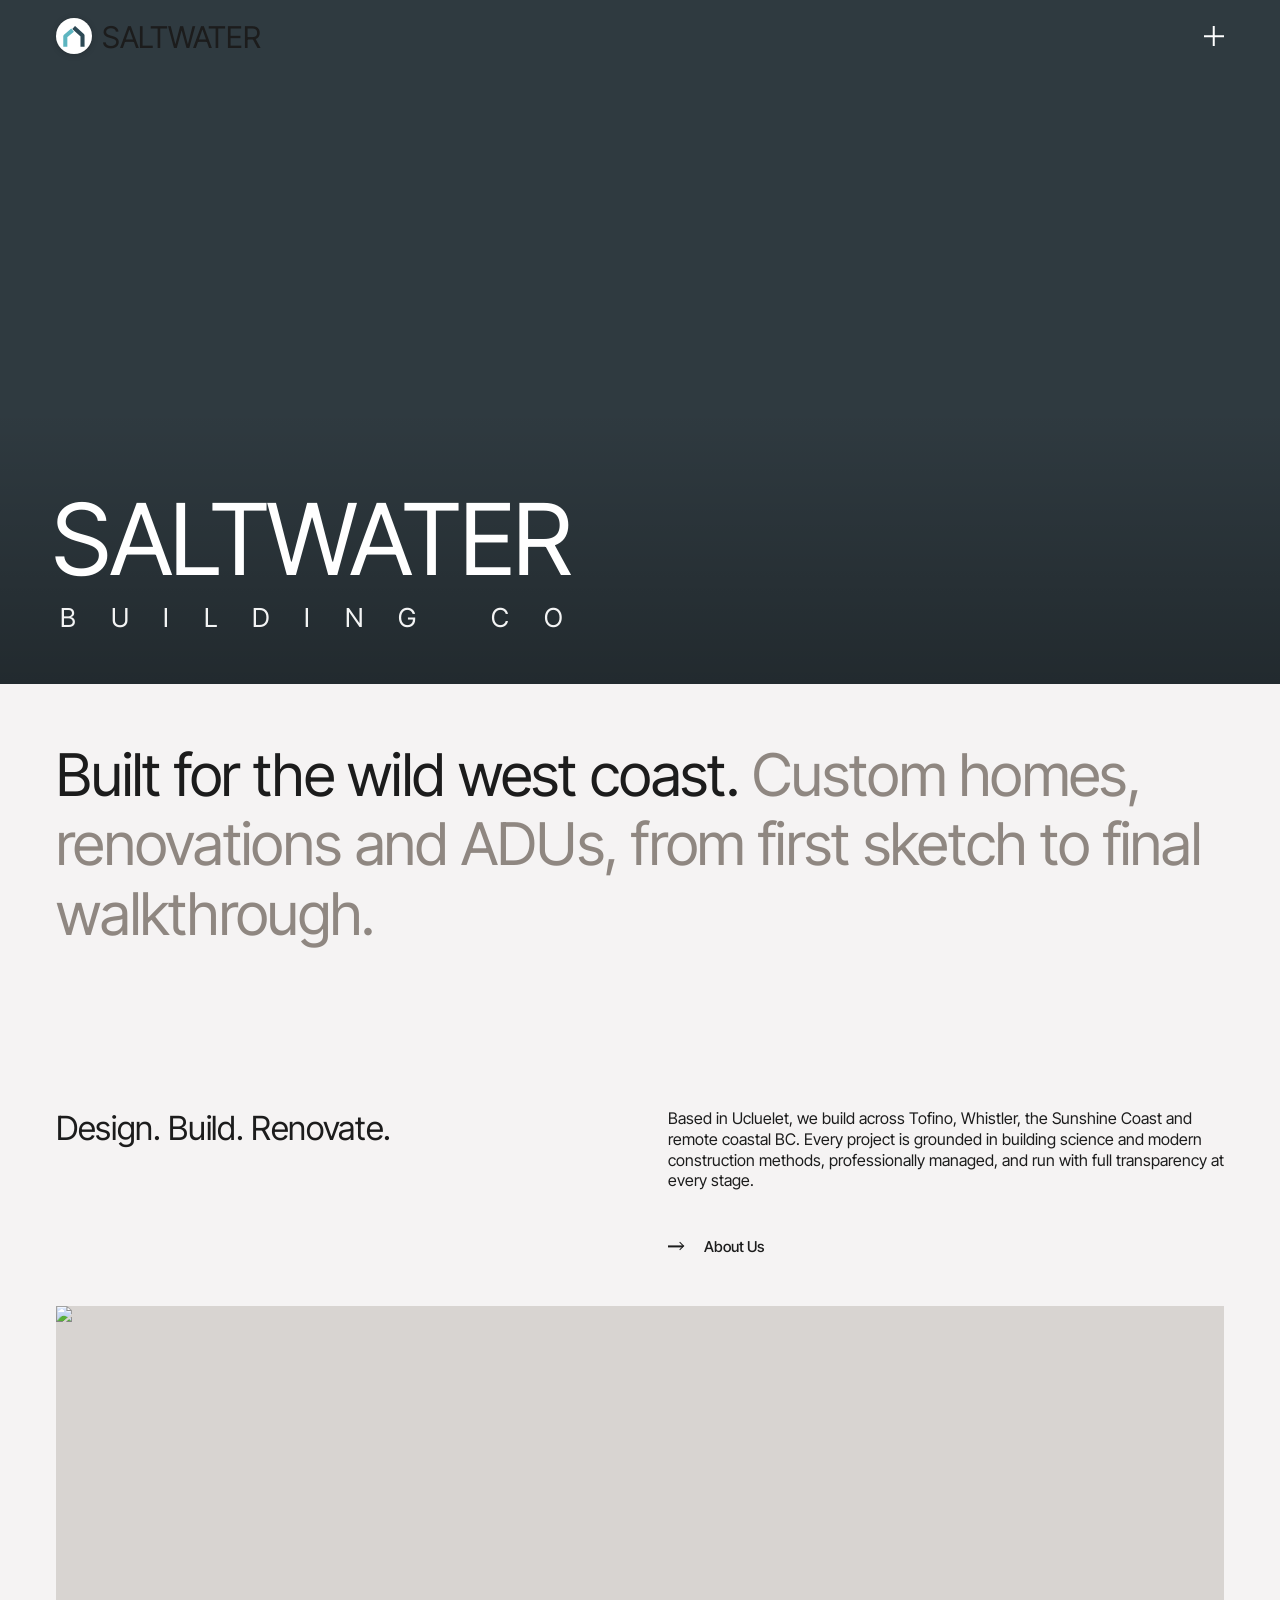
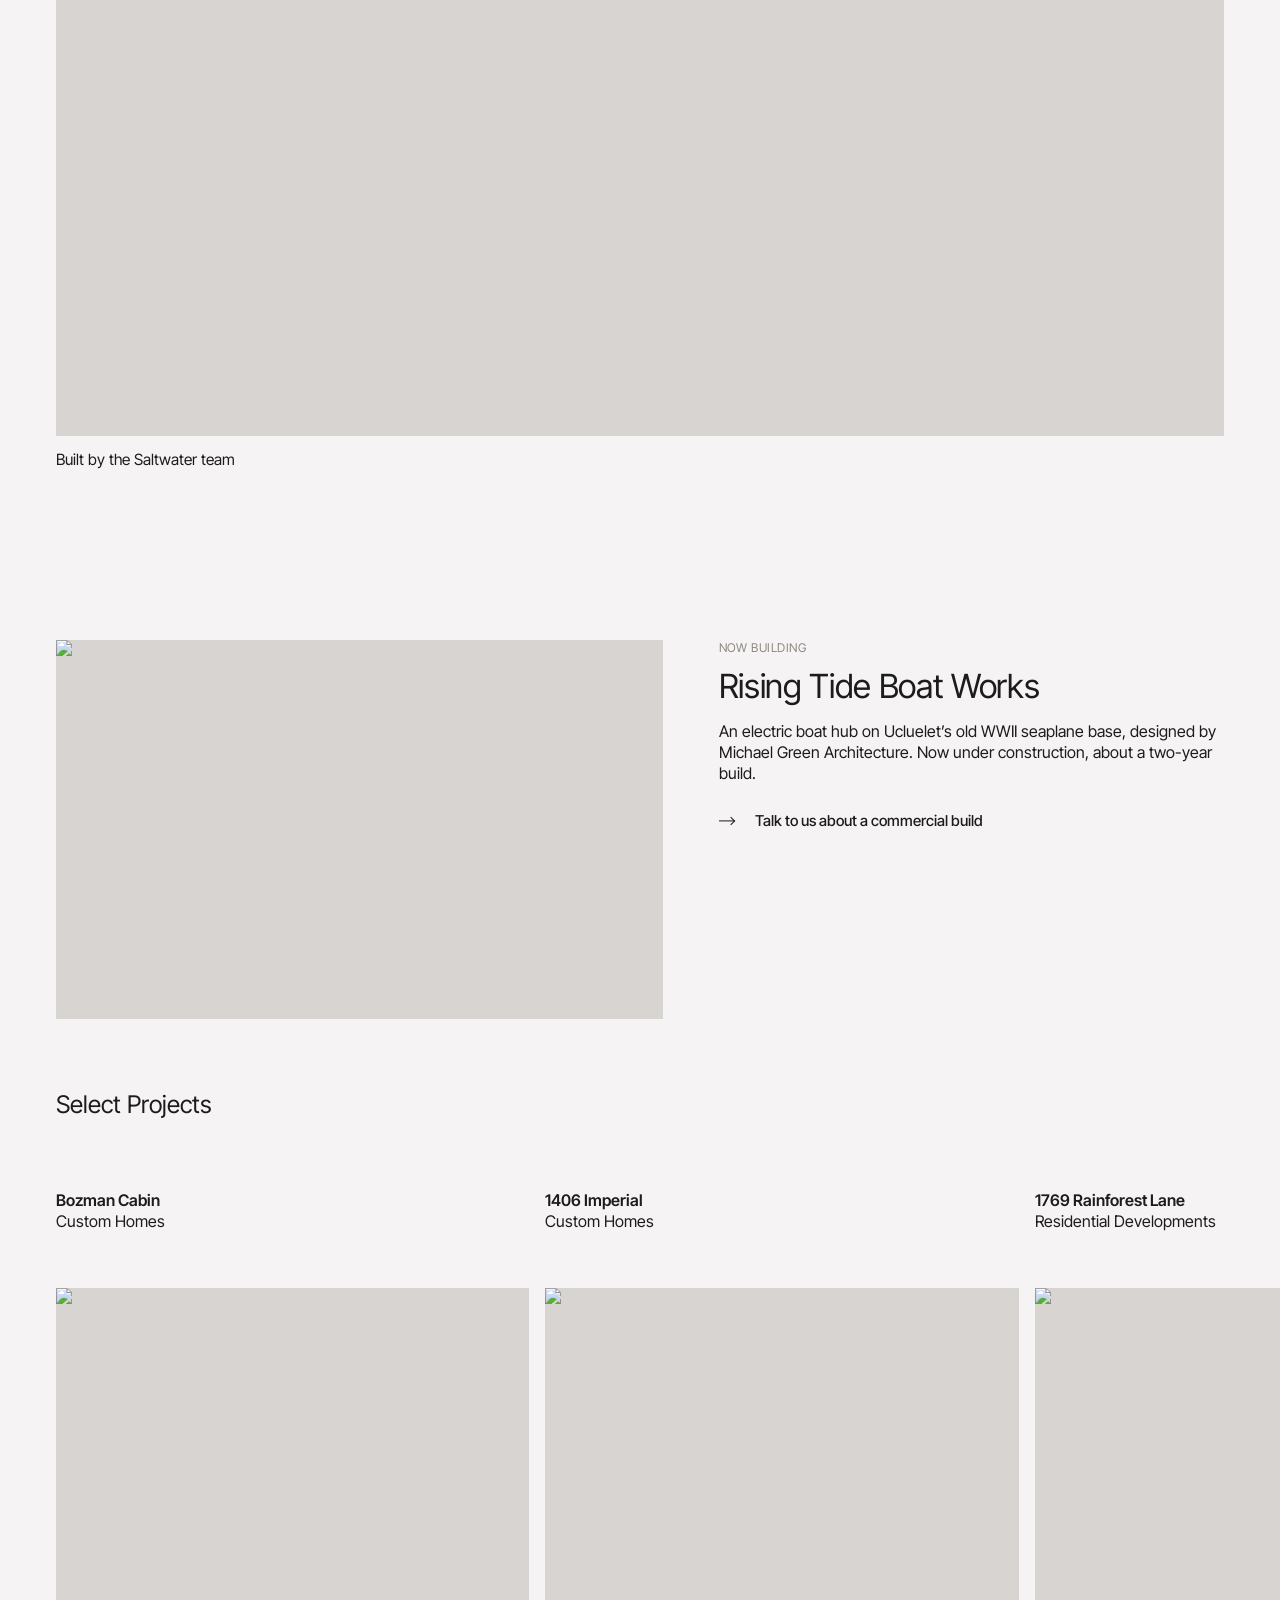
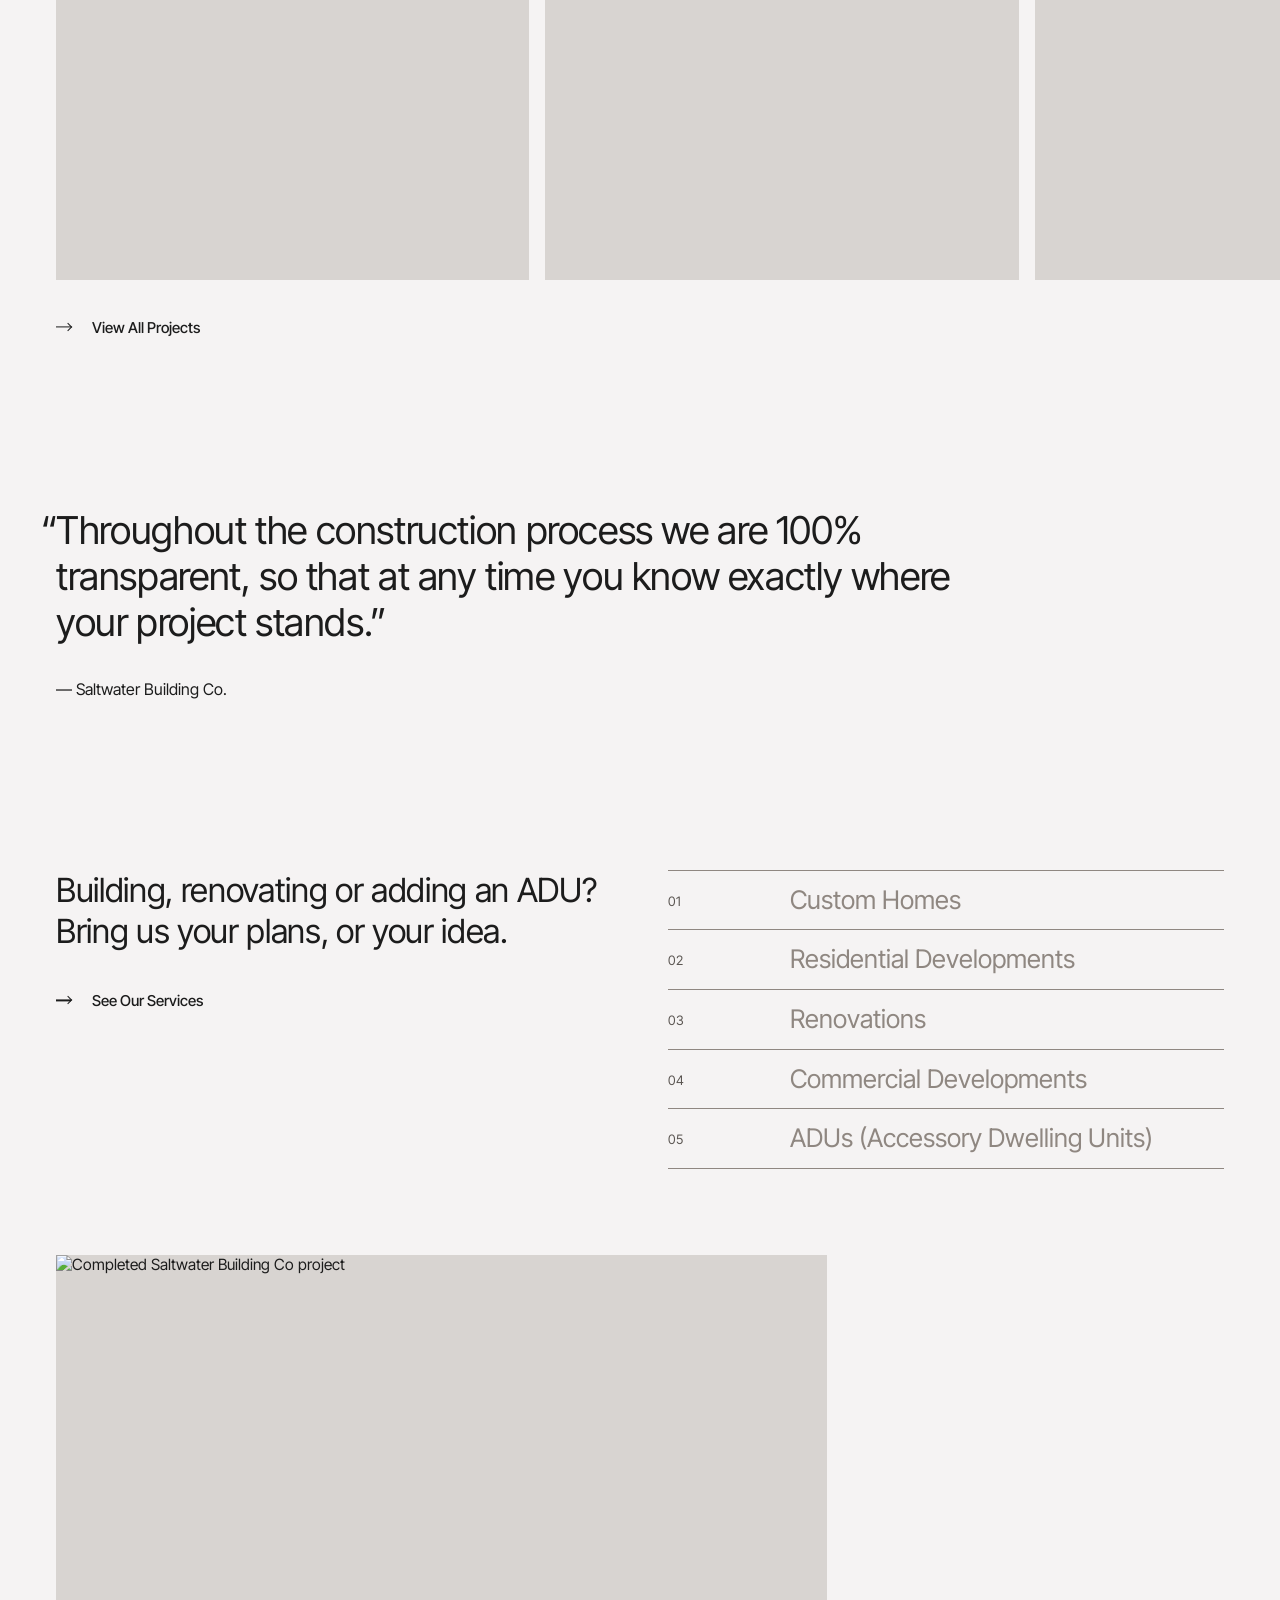
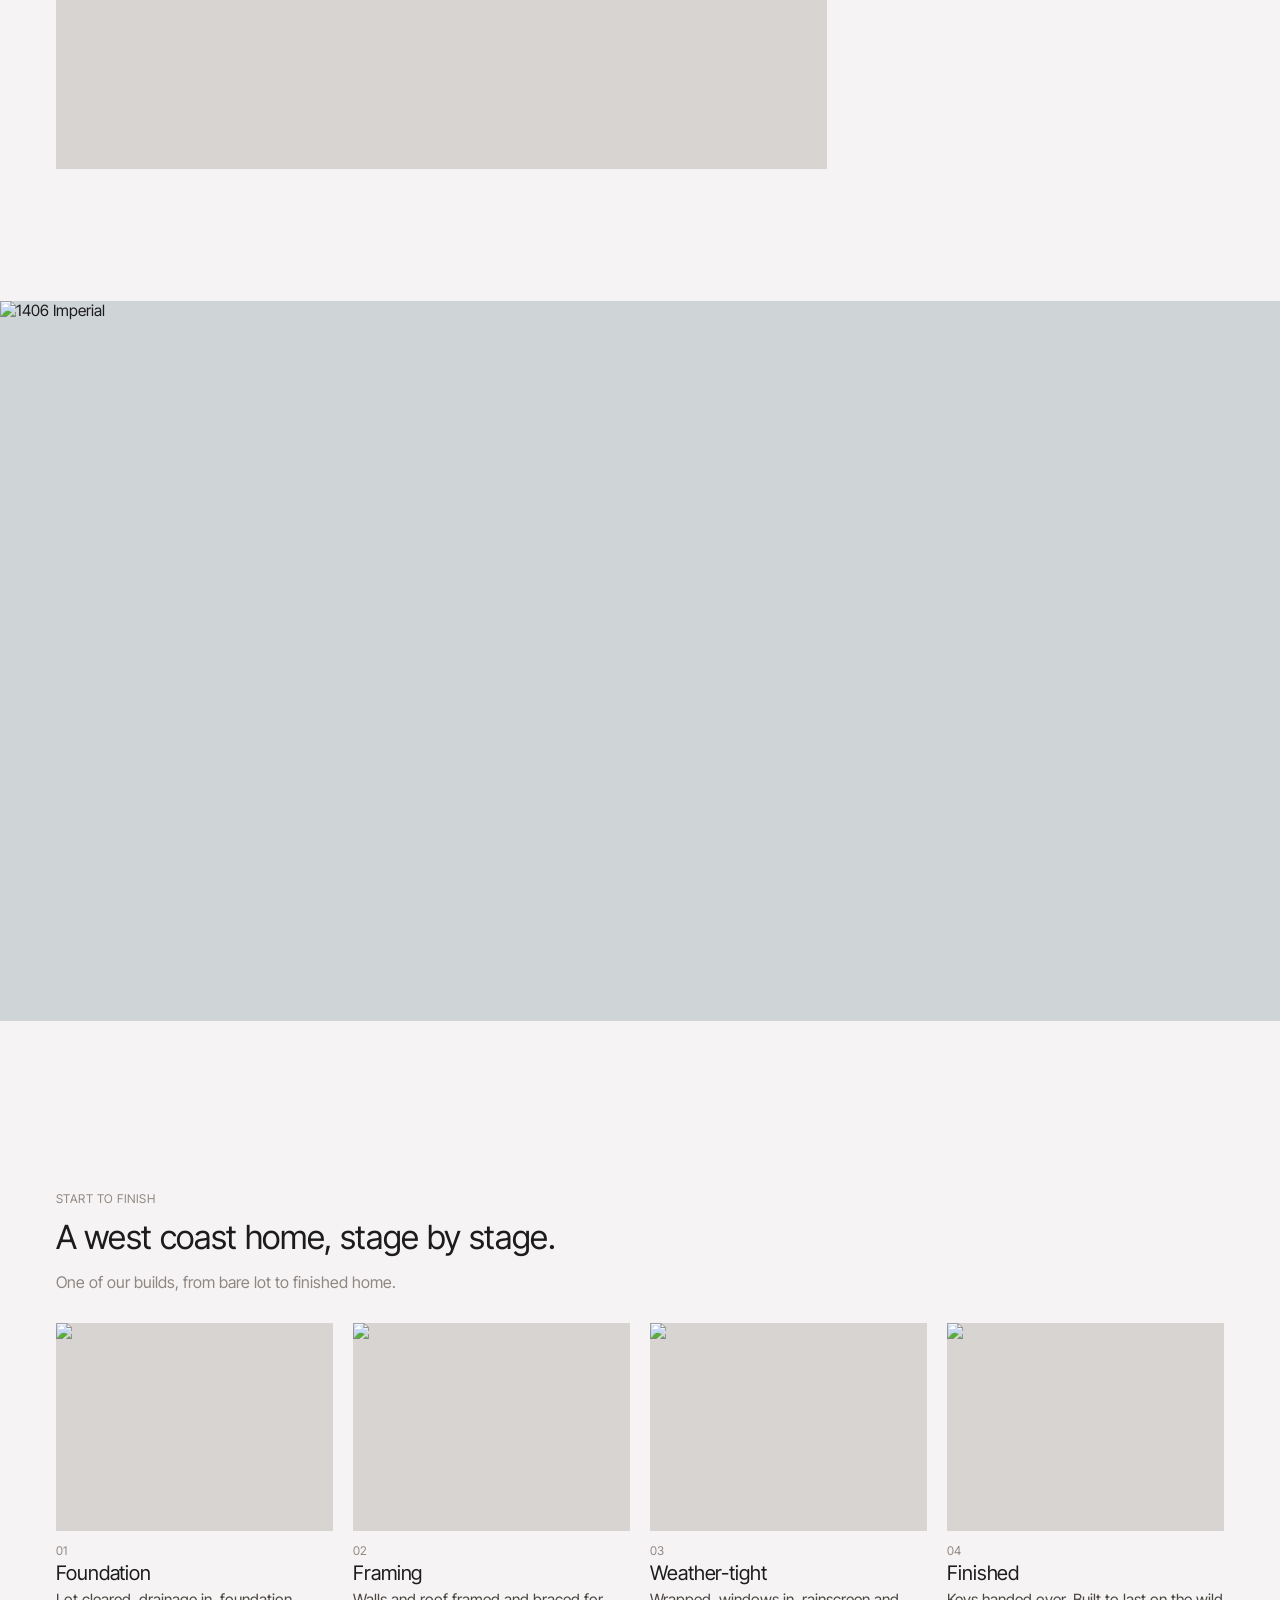
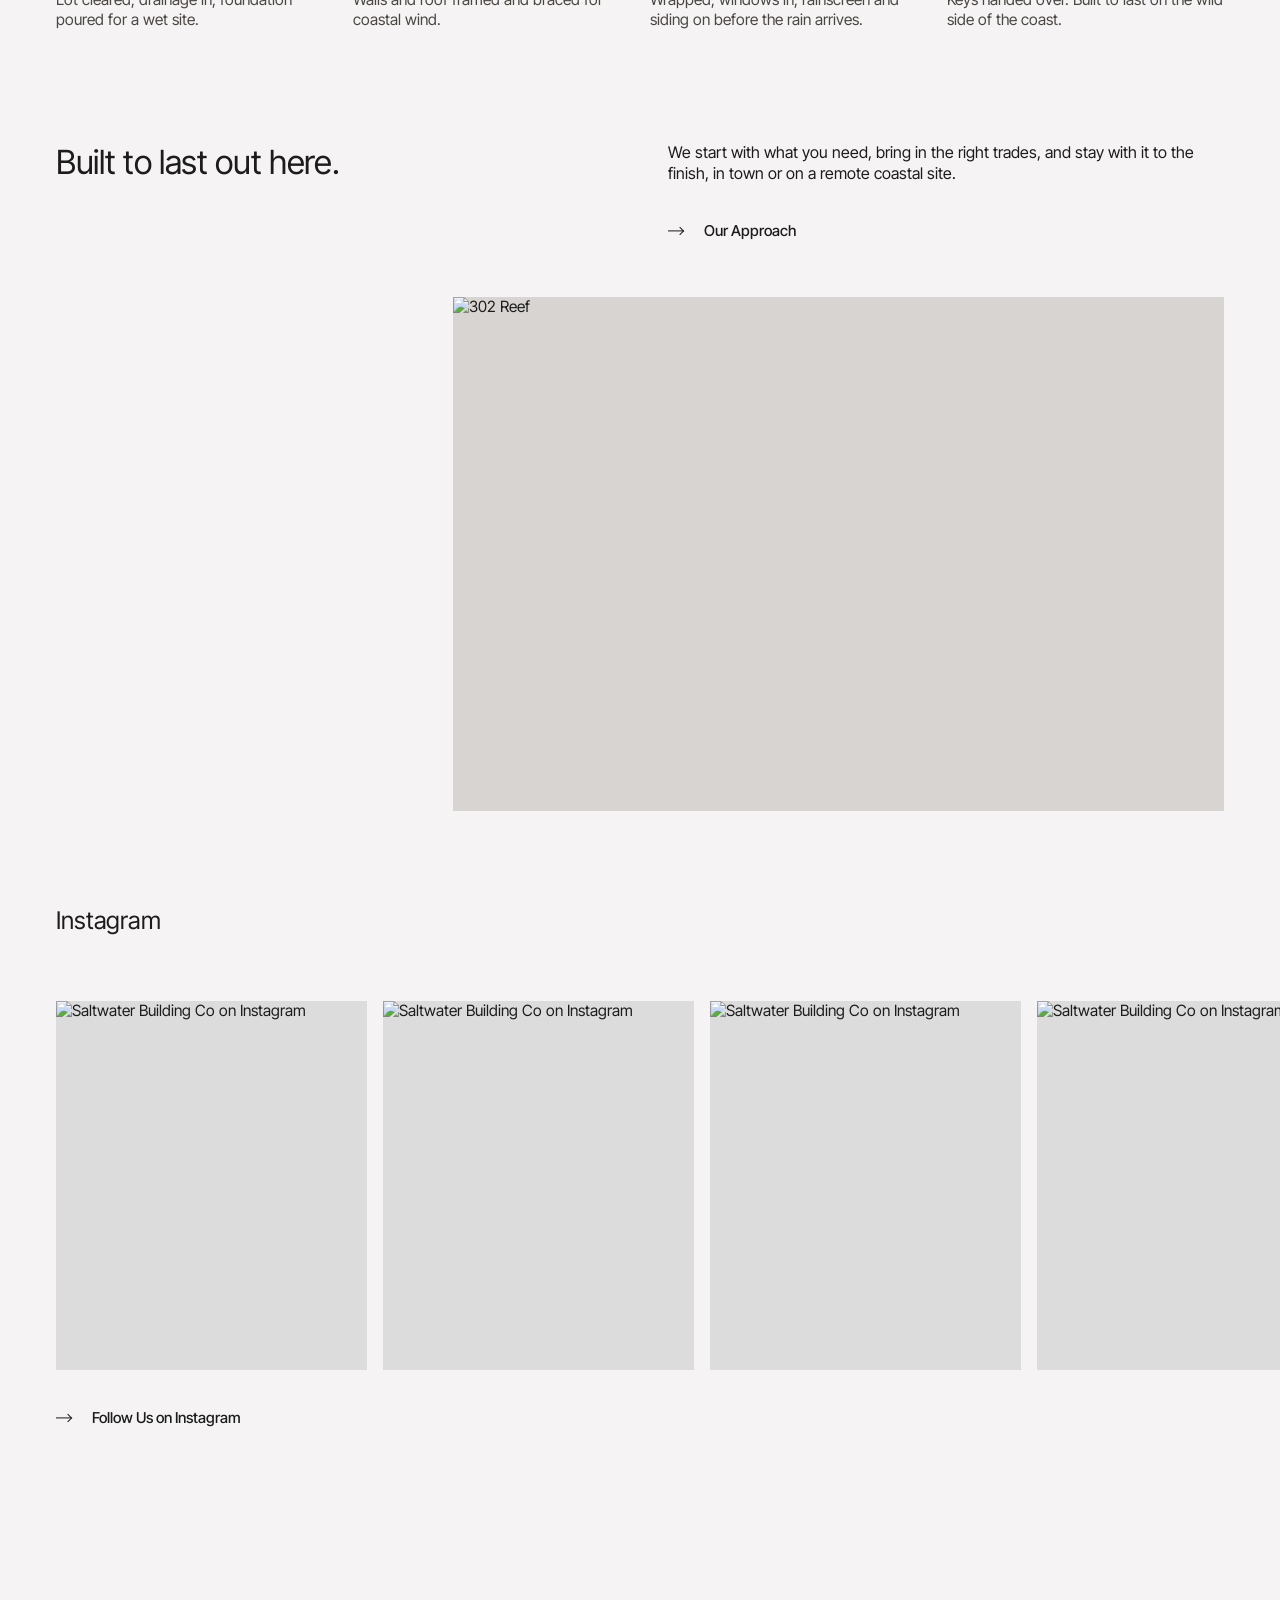
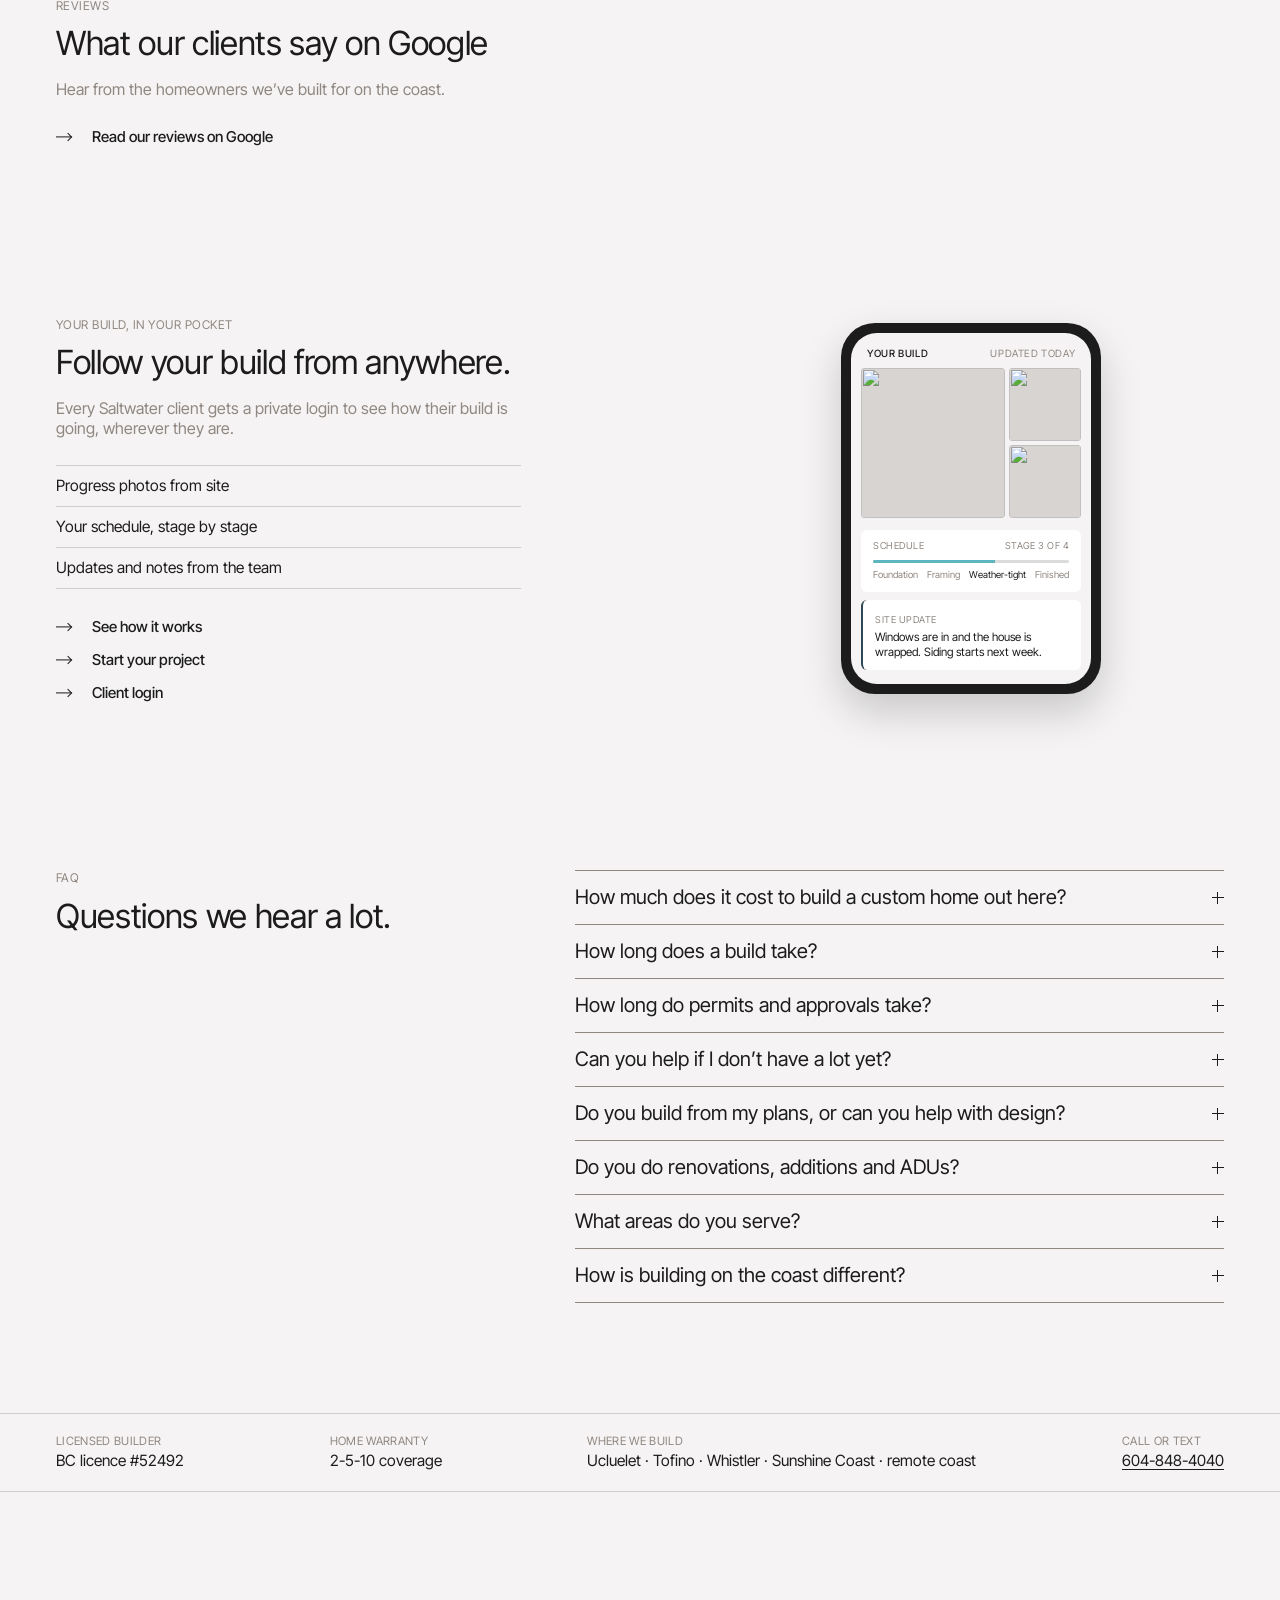
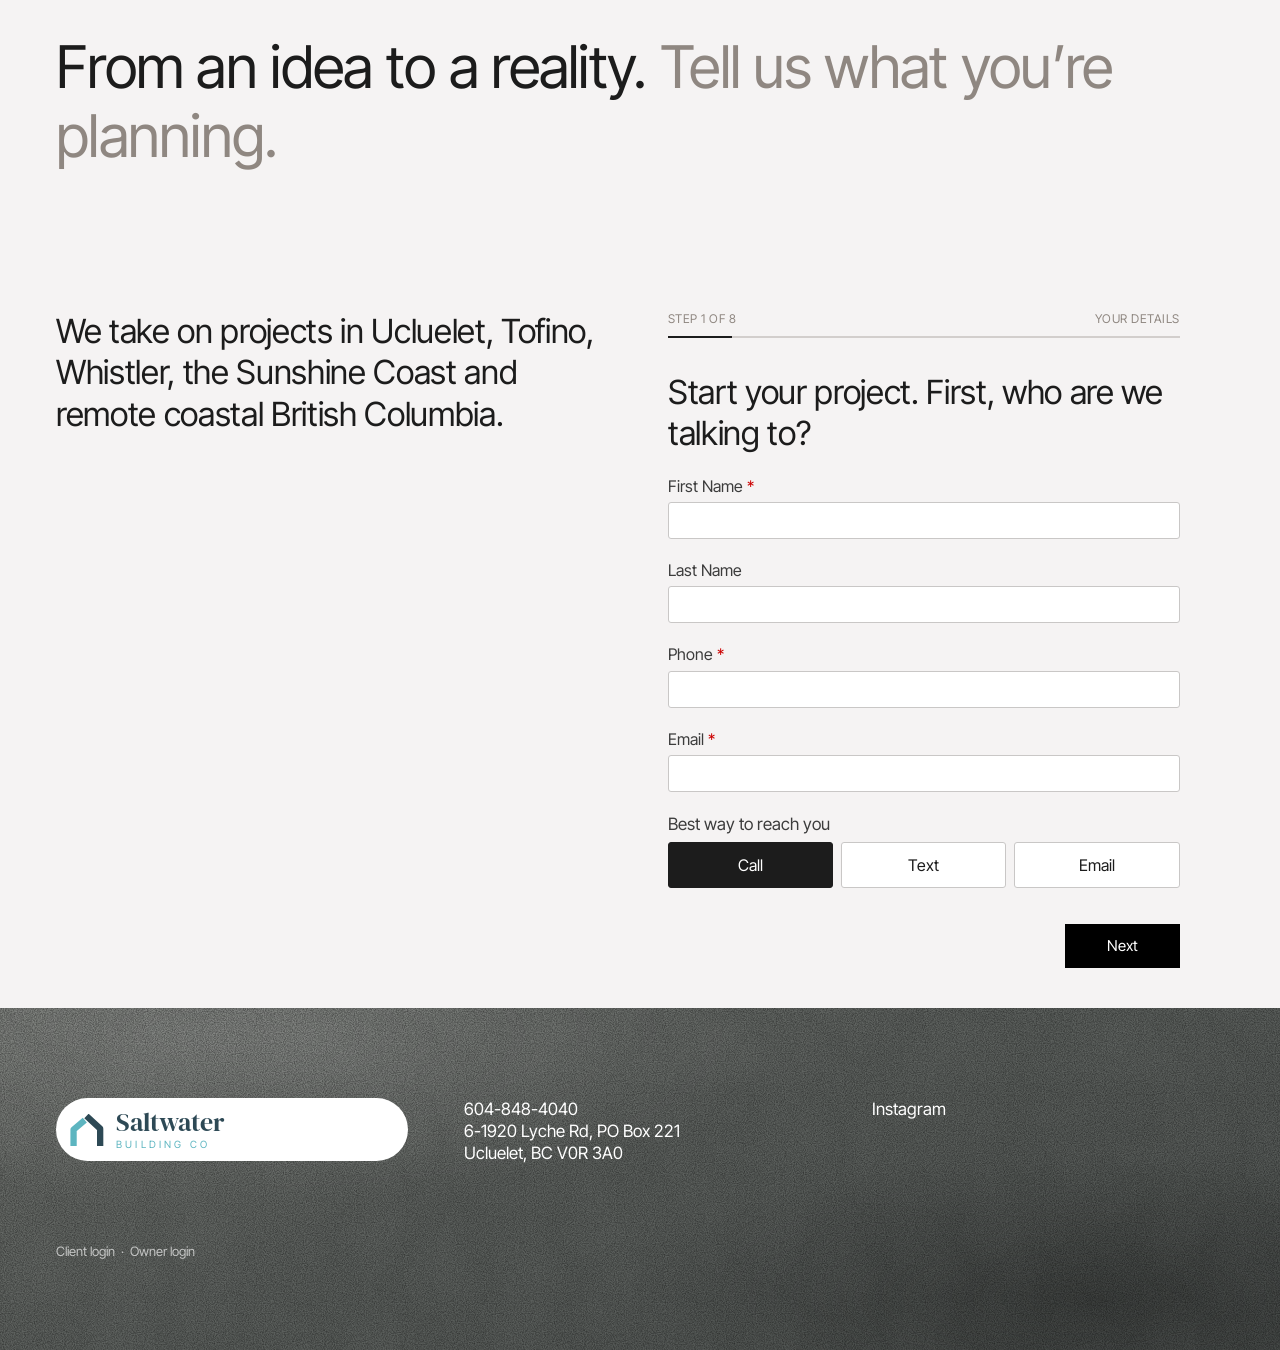
==== index.html @ d4340bcf "Point the About section's About Us link to the Approach section Co-Authored-By: Claude Opus 5.5 <nor" ====
<!DOCTYPE html>
<html lang="en">
<head>
<meta charset="utf-8">
<meta name="viewport" content="width=device-width, initial-scale=1, viewport-fit=cover">
<title>Saltwater Building Co | West Coast General Contractor | Ucluelet, Tofino, Whistler &amp; Sunshine Coast</title>
<meta name="description" content="A West Coast General Contractor. Servicing Ucluelet, Tofino, Whistler and the Sunshine Coast. Custom homes, renovations, residential developments, commercial construction and ADUs.">
<link rel="icon" href="favicon.svg" type="image/svg+xml">
<link rel="apple-touch-icon" href="/apple-touch-icon.png">
<meta name="theme-color" content="#F5F3F3">
<link rel="preconnect" href="https://fonts.googleapis.com">
<link rel="preconnect" href="https://fonts.gstatic.com" crossorigin>
<link rel="preconnect" href="https://static.wixstatic.com">
<link href="https://fonts.googleapis.com/css2?family=DM+Serif+Display&family=Inter+Tight:ital,wght@0,300;0,400;0,500;0,600;1,400;1,500&display=swap" rel="stylesheet">
<style>
  :root{
    --bg:#F5F3F3;
    --ink:#1C1C1C;
    --grey:#8F8781;
    --rule:#8F8781;
    --pad:23px;
    --maxw:1440px;
  }
  *,*::before,*::after{box-sizing:border-box}
  html{-webkit-text-size-adjust:100%;scroll-behavior:smooth}
  body{margin:0;background:var(--bg);color:var(--ink);font-family:"Inter Tight","Helvetica Neue",Arial,sans-serif;font-weight:400;font-size:15.5px;line-height:1.3;-webkit-font-smoothing:antialiased;text-rendering:optimizeLegibility}
  img{display:block;width:100%;height:100%;object-fit:cover}
  a{color:inherit;text-decoration:none}
  h1,h2,h3,p{margin:0;font-weight:400}
  .wrap{max-width:var(--maxw);margin:0 auto;padding:0 var(--pad)}

  .wm-sub{color:#fff;text-transform:uppercase;line-height:1;margin:0;padding:0 0 calc(var(--pad) * .95) .15em;opacity:.95;white-space:nowrap}
  .hero .wordmark h1{padding-bottom:calc(var(--pad) * .45)}
  /* logo (brand colours: teal #5DB5C0, slate #2D4955) */
  .brand{display:flex;align-items:center;gap:10px}
  .badge{width:36px;height:36px;border-radius:50%;background:#fff;display:flex;align-items:center;justify-content:center;flex:none;box-shadow:0 1px 6px rgba(0,0,0,.18)}
  .logo-mark{width:22px;height:21px;display:block}
  .logo-mark .l{stroke:#5DB5C0}.logo-mark .r{stroke:#2D4955}
  .hdr.solid .badge,.menu-open .badge{box-shadow:none}
  .foot-logo{display:inline-flex;align-items:center;gap:12px;margin-bottom:26px;background:#fff;border-radius:999px;padding:12px 22px 12px 14px}
  .foot-logo .badge{width:auto;height:auto;box-shadow:none;background:none}
  .foot-logo .logo-mark{width:34px;height:32px}
  .foot-logo .wm{font-family:"DM Serif Display",Georgia,serif;font-size:26px;line-height:.95;color:#2D4955;margin:0}
  .foot-logo .wm small{display:block;font-family:"Inter Tight",Arial,sans-serif;font-size:10px;letter-spacing:.32em;margin-top:5px;color:#5DB5C0}
  /* ---------- header ---------- */
  .hdr{position:fixed;top:0;left:0;right:0;z-index:50;height:56px;transition:background .25s ease}
  .hdr .wrap{height:100%;display:flex;align-items:center;justify-content:space-between}
  .hdr .mark{font-size:25px;line-height:1;letter-spacing:-.01em;text-transform:uppercase;color:var(--ink);opacity:0;transition:opacity .25s ease;padding-top:2px}
  .hdr.solid{background:var(--bg)}
  .hdr.solid .mark{opacity:1}
  .plus{width:40px;height:40px;margin-right:-10px;border:0;background:none;padding:0;cursor:pointer;position:relative;color:#fff}
  .plus::before,.plus::after{content:"";position:absolute;left:50%;top:50%;width:20px;height:1.5px;background:currentColor;transform:translate(-50%,-50%);transition:transform .3s ease}
  .plus::after{transform:translate(-50%,-50%) rotate(90deg)}
  .hdr.solid .plus,.menu-open .plus{color:var(--ink)}
  .menu-open .plus::before{transform:translate(-50%,-50%) rotate(45deg)}
  .menu-open .plus::after{transform:translate(-50%,-50%) rotate(135deg)}
  .menu-open .hdr{background:var(--bg)}
  .menu-open .hdr .mark{opacity:1}
  .menu{position:fixed;inset:0;z-index:40;background:var(--bg);padding:110px var(--pad) 40px;display:flex;flex-direction:column;justify-content:space-between;opacity:0;visibility:hidden;transition:opacity .3s ease,visibility .3s}
  .menu-open .menu{opacity:1;visibility:visible}
  .menu nav a{display:block;font-size:33px;line-height:1.25;letter-spacing:-.01em}
  .menu .menu-foot{color:var(--grey);font-size:15.5px;line-height:1.25}
  .menu-open{overflow:hidden}

  /* ---------- 1 hero ---------- */
  .hero{position:relative;height:76vh;height:76svh;min-height:420px;overflow:hidden;background:#6b6256}
  .hero img{position:absolute;inset:0;transform-origin:62% 55%;animation:kb 18s ease-in-out infinite alternate;will-change:transform,opacity;opacity:0;transition:opacity 1s ease}
  .hero img.on{opacity:1}
  /* Slow push-in/pan */
  @keyframes kb{0%{transform:scale(1) translate3d(0,0,0)}100%{transform:scale(1.12) translate3d(-2.5%,-1.5%,0)}}
  @media (prefers-reduced-motion:reduce){.hero img{animation:none}}
  .save-data .hero img{animation:none}
  .hero::after{content:"";position:absolute;inset:auto 0 0 0;height:40%;background:linear-gradient(to top,rgba(0,0,0,.28),rgba(0,0,0,0))}
  .hero .wordmark{position:absolute;left:0;right:0;bottom:0;z-index:2}
  .wordmark h1{color:#fff;text-transform:uppercase;font-weight:400;line-height:.8;letter-spacing:-.015em;white-space:nowrap;font-size:22.5vw;padding:0 0 calc(var(--pad) * .95);margin-left:-.04em}

  .hero-vid{position:absolute;inset:0;width:100%;height:100%;object-fit:cover}
  .vid-tag{position:absolute;top:62px;left:var(--pad);z-index:3;background:rgba(255,216,77,.9);color:#1c1c1c;font-size:10px;line-height:1.2;padding:2px 6px;font-weight:500}
  .hero{background:#2f3a40 url(wave-poster.jpg) center/cover no-repeat}
  @media (prefers-reduced-motion:reduce){.hero-vid{display:none}}


  /* ---------- added: trust strip, Rising Tide, stages ---------- */
  .s-trust{margin-top:110px}
  .s-trust .row{border-top:1px solid rgba(143,135,129,.35);border-bottom:1px solid rgba(143,135,129,.35)}
  .s-trust .row{display:flex;flex-direction:column;gap:12px;padding-block:20px}
  .s-trust .row > div{display:flex;flex-wrap:wrap;align-items:baseline;column-gap:12px;row-gap:2px}
  .s-trust .k{font-size:11.5px;color:var(--grey);letter-spacing:.03em;text-transform:uppercase;white-space:nowrap}
  .s-trust .v{font-size:15.5px;line-height:1.25}
  .s-trust a.v{text-decoration:underline;text-underline-offset:3px;white-space:nowrap}
  .s-tide{padding-top:110px}
  .s-tide .eyebrow,.s-stages .eyebrow{font-size:12px;color:var(--grey);letter-spacing:.04em;text-transform:uppercase}
  .s-tide h2{margin-top:10px}
  .s-tide .grid > div:last-child{margin-top:24px}
  @media (min-width:900px){.s-tide .grid > div:last-child{margin-top:0}}
  .s-tide .ph{margin-top:28px;aspect-ratio:16/10;overflow:hidden;background:#d8d4d1}
  .s-tide .facts{margin:26px 0 0;border-top:1px solid rgba(143,135,129,.35)}
  .s-tide .facts > div{padding:10px 0;border-bottom:1px solid rgba(143,135,129,.35)}
  .s-tide .facts dt{font-size:11.5px;color:var(--grey);text-transform:uppercase;letter-spacing:.03em;white-space:nowrap}
  .s-tide .facts dd{margin:2px 0 0;font-size:15.5px}
  .s-tide .link{margin-top:30px}
  .s-stages{padding-top:115px}
  .s-stages h2{margin-top:10px}
  .s-stages .intro{margin-top:14px;color:var(--grey);max-width:34em}
  .stages{margin-top:30px;display:grid;grid-template-columns:1fr;gap:34px}
  .stage .ph{aspect-ratio:4/3;overflow:hidden;background:#d8d4d1}
  .stage .n{margin-top:12px;font-size:12px;color:var(--grey);letter-spacing:.04em}
  .stage .t{margin-top:2px;font-size:20px;letter-spacing:-.005em}
  .stage .d{margin-top:4px;font-size:15.5px;line-height:1.29;color:#4a4642}
  @media (min-width:900px){
    .s-trust .row{flex-direction:row;justify-content:space-between}
    .s-trust .row > div{flex-direction:column;align-items:flex-start}
    .s-tide{padding-top:170px}
    .s-tide .grid{display:grid;grid-template-columns:1.2fr 1fr;gap:56px;align-items:start}
    .s-tide .ph{margin-top:0}
    .s-tide .facts{margin-top:30px}
    .s-stages{padding-top:170px}
    .stages{grid-template-columns:repeat(4,1fr);gap:20px}
  }

  /* ---------- added: reviews, build portal, FAQ, licence badges ---------- */
  .s-reviews,.s-portal,.s-faq{padding-top:110px}
  .s-reviews .eyebrow,.s-portal .eyebrow,.s-faq .eyebrow{font-size:12px;color:var(--grey);letter-spacing:.04em;text-transform:uppercase}
  .s-reviews h2,.s-portal h2,.s-faq h2{margin-top:10px}
  .s-reviews .intro,.s-portal .intro{margin-top:14px;color:var(--grey);max-width:34em}
  .reviews{list-style:none;margin:30px 0 0;padding:0;display:grid;gap:28px}
  .reviews:empty{display:none}
  .review{border-top:1px solid rgba(143,135,129,.35);padding-top:18px}
  .review p{font-size:20px;line-height:1.3;letter-spacing:-.005em}
  .review .who{margin-top:12px;font-size:12px;color:var(--grey);letter-spacing:.04em;text-transform:uppercase}
  .s-reviews .link,.s-portal .link{margin-top:30px}
  .s-portal .links{display:flex;flex-direction:column;align-items:flex-start;gap:18px;margin-top:30px}
  .s-portal .links .link{margin-top:0}
  .s-portal .grid > div:first-child{max-width:30em}
  .s-portal ul{list-style:none;margin:26px 0 0;padding:0;border-top:1px solid rgba(143,135,129,.35)}
  .s-portal li{padding:10px 0;border-bottom:1px solid rgba(143,135,129,.35);font-size:15.5px}
  .phone{margin:44px auto 0;width:260px;border-radius:34px;background:#1C1C1C;padding:10px;box-shadow:0 18px 40px rgba(0,0,0,.18)}
  .phone .scr{border-radius:26px;overflow:hidden;background:var(--bg);font-size:11px;line-height:1.3}
  .phone .bar{display:flex;justify-content:space-between;align-items:center;padding:14px 16px 8px;font-size:10px;letter-spacing:.06em;text-transform:uppercase;color:var(--grey)}
  .phone .bar b{font-weight:500;color:var(--ink)}
  .phone .feed{display:grid;grid-template-columns:2fr 1fr;grid-template-rows:1fr 1fr;gap:4px;height:150px;padding:0 10px}
  .phone .feed div{overflow:hidden;background:#d8d4d1;border-radius:4px}
  .phone .feed div:first-child{grid-row:span 2}
  .phone .sch{margin:12px 10px 0;padding:10px 12px;background:#fff;border-radius:6px}
  .phone .sch .k{display:flex;justify-content:space-between;color:var(--grey);text-transform:uppercase;letter-spacing:.05em;font-size:9.5px}
  .phone .sch .track{margin-top:8px;height:3px;background:rgba(143,135,129,.3);border-radius:2px;overflow:hidden}
  .phone .sch .track span{display:block;width:62%;height:100%;background:#5DB5C0}
  .phone .sch .st{display:flex;justify-content:space-between;margin-top:6px;font-size:9.5px;color:var(--grey)}
  .phone .sch .st .on{color:var(--ink)}
  .phone .note{margin:8px 10px 14px;padding:10px 12px;background:#fff;border-radius:6px;border-left:2px solid #2D4955}
  .phone .note .k{color:var(--grey);text-transform:uppercase;letter-spacing:.05em;font-size:9.5px}
  .phone .note p{margin-top:4px;font-size:11.5px;color:var(--ink)}
  .faq{margin-top:34px;border-bottom:1px solid var(--rule)}
  .faq details{border-top:1px solid var(--rule)}
  .faq summary{list-style:none;cursor:pointer;display:flex;justify-content:space-between;align-items:center;gap:20px;padding:14px 0;font-size:17.5px;line-height:1.25;-webkit-tap-highlight-color:transparent}
  .faq summary::-webkit-details-marker{display:none}
  .faq summary::after{content:"";flex:none;width:12px;height:12px;background:linear-gradient(currentColor,currentColor) center/12px 1.3px no-repeat,linear-gradient(currentColor,currentColor) center/1.3px 12px no-repeat;transition:transform .25s ease}
  .faq details[open] summary::after{transform:rotate(45deg)}
  .faq .a{padding:0 0 18px;color:#4a4642;font-size:15.5px;line-height:1.35;max-width:38em}
  .s-badges{margin-top:-1px}
  .s-badges .row{display:grid;grid-template-columns:1fr 1fr;gap:10px;padding-block:20px;border-bottom:1px solid rgba(143,135,129,.35)}
  .badge-x{display:flex;gap:12px;align-items:center;padding:12px;background:#fff;border-radius:3px}
  .badge-x svg{flex:none;width:30px;height:30px;color:#2D4955}
  .badge-x b{display:block;font-weight:500;font-size:13.5px;line-height:1.2}
  .badge-x small{display:block;margin-top:2px;font-size:12px;color:var(--grey)}
  @media (max-width:420px){.s-badges .row{grid-template-columns:1fr}}
  @media (min-width:900px){
    .s-reviews,.s-portal,.s-faq{padding-top:170px}
    .reviews{grid-template-columns:repeat(3,1fr);gap:20px}
    .s-portal .grid{display:grid;grid-template-columns:1.2fr 1fr;gap:56px;align-items:center}
    .phone{margin-top:0}
    .s-faq .grid{display:grid;grid-template-columns:1fr 1.4fr;gap:56px;align-items:start}
    .faq{margin-top:0}
    .faq summary{font-size:20px}
    .s-badges .row{display:flex;gap:20px}
  }

  /* ---------- type scale ---------- */
  .statement{font-size:33px;line-height:1.24;letter-spacing:-.012em}
  .statement .g,.g{color:var(--grey)}
  .h-md{font-size:24px;line-height:1.25;letter-spacing:-.01em}
  .h-sm{font-size:20px;line-height:1.25;letter-spacing:-.005em}
  .body{font-size:15.5px;line-height:1.29}
  .link{display:inline-flex;align-items:center;gap:20px;font-weight:500;font-size:15px;line-height:1}
  .link .arr{display:inline-block;width:16px;height:9px;position:relative}
  .link .arr::before{content:"";position:absolute;left:0;right:1px;top:50%;height:1.2px;background:currentColor;transform:translateY(-50%)}
  .link .arr::after{content:"";position:absolute;right:1px;top:50%;width:6px;height:6px;border-top:1.2px solid currentColor;border-right:1.2px solid currentColor;transform:translateY(-50%) rotate(45deg);transform-origin:center}
  .link:hover .label{text-decoration:underline;text-underline-offset:3px}

  /* ---------- 2 intro statement ---------- */
  .s-intro{padding-top:36px}
  /* ---------- 3 about ---------- */
  .s-about{padding-top:110px}
  .s-about .body{margin-top:36px}
  .s-about .link{margin-top:48px}
  /* ---------- 4 portrait ---------- */
  .s-portrait{padding-top:50px}
  .ph img{color:transparent;font-size:0}
  .s-portrait .ph{aspect-ratio:4/5;overflow:hidden;background:#d8d4d1}
  .ph-empty{display:flex;align-items:center;justify-content:center;background:#E3E0DE !important}
  .ph-empty span{font-size:13px;color:var(--grey);letter-spacing:.01em}
  .cap{margin-top:14px;font-size:15.5px;line-height:1.3;color:var(--ink)}

  /* ---------- 5 projects ---------- */
  .s-projects{padding-top:70px}
  .s-projects .h-sm{margin-bottom:70px}
  .carousel{display:flex;gap:16px;overflow-x:auto;scroll-snap-type:x mandatory;-webkit-overflow-scrolling:touch;scrollbar-width:none;padding:0 var(--pad);scroll-padding:0 var(--pad);max-width:var(--maxw);margin:0 auto}
  .carousel::-webkit-scrollbar{display:none}
  .card{flex:0 0 83%;scroll-snap-align:start;display:block}
  .card .t{font-weight:600;font-size:16px;line-height:1.35}
  .card .c{font-size:16px;line-height:1.35;color:var(--ink)}
  .card .ph{margin-top:55px;aspect-ratio:4/5;overflow:hidden;background:#d8d4d1}
  .s-projects .link{margin-top:40px}

  /* ---------- 6 quote ---------- */
  .s-quote{padding-top:110px}
  .quote{font-size:23px;line-height:1.2;letter-spacing:-.01em;text-indent:-.4em}
  .attr{margin-top:34px;font-size:15.5px;line-height:1.3}

  /* ---------- 7 services ---------- */
  .s-services{padding-top:115px}
  .s-services .link{margin-top:40px}
  .svc{list-style:none;margin:70px 0 0;padding:0;border-bottom:1px solid var(--rule)}
  .svc li{border-top:1px solid var(--rule)}
  .svc a{display:grid;grid-template-columns:60px 1fr;padding:9px 0 9px;color:inherit;text-decoration:none;-webkit-tap-highlight-color:transparent;transition:opacity .2s}
  .svc a:active{opacity:.5}
  @media (hover:hover){.svc a:hover .s{color:var(--ink)}}
  .card.flash .ph{outline:2px solid var(--ink);outline-offset:4px;transition:outline-color .6s}
  #projects,#contact,#faq{scroll-margin-top:70px}
  .svc .n{font-size:11px;line-height:1;padding-top:7px;color:#5b5652;letter-spacing:.02em}
  .svc .s{font-size:17.5px;line-height:1.2;color:var(--grey)}

  /* ---------- 8 photos ---------- */
  .s-photos{padding-top:86px}
  .s-photos .land{aspect-ratio:5/4;overflow:hidden;background:#d8d4d1}
  .bleed{margin-top:132px;height:135vw;max-height:92vh;overflow:hidden;background:#cfd4d6}

  /* ---------- 9 approach ---------- */
  .s-approach{padding-top:112px}
  .s-approach .body{margin-top:38px}
  .s-approach .link{margin-top:40px}
  .s-approach .land{margin-top:56px;aspect-ratio:5/4;overflow:hidden;background:#d8d4d1}

  /* ---------- 10 instagram ---------- */
  .s-insta{padding-top:94px}
  .s-insta .h-sm{margin-bottom:66px}
  .ig .card{flex-basis:100%}
  .ig .tile{aspect-ratio:628/746;overflow:hidden;background:#dcdcdc;display:block}
  .ig .tile img{transition:transform .5s ease}
  .ig .tile:hover img{transform:scale(1.03)}
  .s-insta .link{margin-top:40px}

  /* ---------- 11 contact ---------- */
  .s-contact{padding-top:140px;padding-bottom:40px}
  .s-contact .lead{margin-top:110px;font-size:24px;line-height:1.25;letter-spacing:-.01em}
  .s-contact .lead + .lead{margin-top:20px}
  form{margin-top:48px;max-width:574px}
  .fld{margin-bottom:22px}
  .fld label{display:block;font-size:17px;line-height:1.2;color:#3c3c3c;margin-bottom:6px}
  .fld label .req{color:#c00;margin-left:4px}
  .fld input,.fld textarea{width:92%;display:block;font:inherit;font-size:16px;color:var(--ink);background:#fff;border:1px solid #c9c7c6;border-radius:3px;padding:8px 10px;height:37px;outline:none;-webkit-appearance:none;appearance:none}
  .fld textarea{height:116px;resize:vertical}
  .fld input:focus,.fld textarea:focus{border-color:var(--ink)}
  .chk{display:flex;align-items:center;gap:10px;font-size:17px;color:#3c3c3c;margin:4px 0 26px;cursor:pointer}
  .chk input{width:14px;height:14px;margin:0;accent-color:var(--ink)}
  .btn{background:#000;color:#fff;border:0;border-radius:0;font:inherit;font-size:15px;width:115px;height:34px;cursor:pointer;-webkit-appearance:none}
  .btn:hover{background:#2a2a2a}
  .hp{position:absolute;left:-9999px}
  /* quote wizard: without JS every step shows as one long form; the script adds .q-on and shows one step at a time */
  .q-step{border:0;margin:0 0 44px;padding:0;min-width:0}
  .q-step legend{padding:0;margin:0 0 22px;font-size:24px;line-height:1.25;letter-spacing:-.01em}
  .q-step .q-sub{margin:-12px 0 22px;color:var(--grey);font-size:15.5px;line-height:1.29}
  .q-opt{color:var(--grey);font-size:13px;margin-left:4px}
  .q-lbl{display:block;font-size:17px;line-height:1.2;color:#3c3c3c;margin-bottom:8px}
  .tiles{display:grid;grid-template-columns:1fr 1fr;gap:8px;width:92%}
  .tiles.sm{grid-template-columns:repeat(3,1fr)}
  .tiles.sm .tile span{min-height:46px;justify-content:center}
  .tile{position:relative;display:block;cursor:pointer;-webkit-tap-highlight-color:transparent}
  .tile input{position:absolute;opacity:0;inset:0;width:100%;height:100%;margin:0;cursor:pointer}
  .tile span{display:flex;align-items:center;min-height:64px;height:100%;padding:12px 14px;background:#fff;border:1px solid #c9c7c6;border-radius:3px;font-size:16px;line-height:1.2;color:var(--ink);transition:border-color .15s,background .15s,color .15s}
  @media (hover:hover){.tile:hover span{border-color:var(--ink)}}
  .tile input:checked+span{background:var(--ink);border-color:var(--ink);color:#fff}
  .tile input:focus-visible+span{outline:2px solid var(--ink);outline-offset:2px}
  .q-progress{width:92%;margin-bottom:34px}
  .q-label{display:flex;justify-content:space-between;font-size:12px;color:var(--grey);letter-spacing:.04em;text-transform:uppercase}
  .q-bar{margin-top:10px;height:1.5px;background:rgba(143,135,129,.35);position:relative}
  .q-bar span{position:absolute;left:0;top:-.5px;bottom:-.5px;width:0;background:var(--ink);transition:width .3s ease}
  .q-error{margin:14px 0 0;color:#c00;font-size:15px}
  .q-nav{display:flex;align-items:center;justify-content:space-between;width:92%;margin-top:30px}
  .q-nav .btn{width:auto;min-width:115px;height:44px;padding:0 22px}
  .q-nav [data-next],.q-nav [type=submit]{margin-left:auto}
  .q-back{background:none;border:0;padding:12px 0;cursor:pointer;color:var(--ink);font-family:inherit}
  .q-back .arr{transform:scaleX(-1)}
  .drop{display:block;width:92%;margin-top:4px;padding:16px 14px;border:1px dashed #c9c7c6;border-radius:3px;background:#fff;cursor:pointer}
  .drop-h{display:block;font-size:16px;color:var(--ink)}
  .drop input{display:block;margin:10px 0 6px;font:inherit;font-size:14px;max-width:100%}
  .drop small{display:block;font-size:13px;color:var(--grey);line-height:1.3}
  .drop-name{display:block;margin-top:6px;font-size:14px;font-weight:500}
  .drop-name:empty{display:none}
  .q-on .q-step{display:none;margin-bottom:0}
  .q-on .q-step.q-cur{display:block;animation:qIn .25s ease}
  @keyframes qIn{from{opacity:0;transform:translateY(6px)}to{opacity:1;transform:none}}
  @media (prefers-reduced-motion:reduce){.q-on .q-step.q-cur{animation:none}.q-bar span{transition:none}}
  .q-done{margin-top:48px;max-width:574px}
  .q-done .lead{margin-top:0}
  .q-done .body{margin-top:18px;color:var(--grey)}
  .q-done .link{margin-top:34px}
  .q-done .call{margin-top:22px;font-size:15.5px}
  .q-done .call a{text-decoration:underline;text-underline-offset:3px}
  /* sticky call / text bar (phones only) */
  .mbar{position:fixed;left:0;right:0;bottom:0;z-index:30;display:flex;background:var(--ink);padding-bottom:env(safe-area-inset-bottom);transform:translateY(110%);transition:transform .3s ease}
  .mbar.on{transform:none}
  .mbar a{flex:1;display:flex;align-items:center;justify-content:center;height:52px;color:#fff;font-size:13px;letter-spacing:.06em;text-transform:uppercase}
  .mbar a + a{border-left:1px solid rgba(255,255,255,.25)}
  .menu-open .mbar{display:none}
  @media (max-width:699px){body.has-mbar footer .wrap{padding-bottom:110px}html:has(body.has-mbar){scroll-padding-bottom:70px}}
  @media (min-width:700px){.mbar{display:none}}

  /* ---------- 12 footer ---------- */
  footer{position:relative;color:#fff;overflow:hidden;
    background:
      radial-gradient(ellipse 60% 70% at 18% 8%,rgba(255,255,255,.16),rgba(255,255,255,0) 70%),
      radial-gradient(ellipse 50% 60% at 85% 85%,rgba(0,0,0,.25),rgba(0,0,0,0) 70%),
      linear-gradient(160deg,#6e716d 0%,#5b5f5c 45%,#4c504e 100%);}
  footer::before{content:"";position:absolute;inset:0;opacity:.55;mix-blend-mode:multiply;pointer-events:none;
    background-image:url("data:image/svg+xml;utf8,<svg xmlns='http://www.w3.org/2000/svg' width='260' height='260'><filter id='n'><feTurbulence type='fractalNoise' baseFrequency='.9' numOctaves='3' stitchTiles='stitch'/><feColorMatrix values='0 0 0 0 0  0 0 0 0 0  0 0 0 0 0  0 0 0 1.25 -.35'/></filter><rect width='100%' height='100%' filter='url(%23n)'/></svg>");}
  footer::after{content:"";position:absolute;inset:0;opacity:.35;pointer-events:none;
    background-image:url("data:image/svg+xml;utf8,<svg xmlns='http://www.w3.org/2000/svg' width='400' height='400'><filter id='p'><feTurbulence type='turbulence' baseFrequency='.012' numOctaves='2' seed='7'/><feColorMatrix values='0 0 0 0 .5  0 0 0 0 .5  0 0 0 0 .5  0 0 0 .6 0'/></filter><rect width='100%' height='100%' filter='url(%23p)'/></svg>");mix-blend-mode:soft-light}
  footer .wrap{position:relative;z-index:1;padding-top:62px;padding-bottom:58px;font-size:16px;line-height:1.3}
  footer p + p{margin-top:28px}
  footer a:hover{text-decoration:underline;text-underline-offset:3px}
  footer .owner{font-size:13px;opacity:.65}

  /* ---------- tablet / desktop ---------- */
  @media (min-width:700px){
    :root{--pad:40px}
    .hdr{height:72px}
    .hdr .mark{font-size:30px}
    .statement{font-size:clamp(40px,4.6vw,66px);line-height:1.18;max-width:21em}
    .h-md{font-size:clamp(28px,2.6vw,38px)}
    .h-sm{font-size:clamp(22px,1.9vw,28px)}
    .body,.attr{font-size:clamp(16px,1.25vw,19px)}
    .link{font-size:clamp(15px,1.1vw,17px)}
    .quote{font-size:clamp(30px,3vw,44px);max-width:24em}
    .s-intro{padding-top:56px}
    .s-about{padding-top:160px}
    .s-portrait .ph{aspect-ratio:16/10}
    .card{flex-basis:calc((100% - 32px)/2.4)}
    .ig .card{flex-basis:calc((100% - 48px)/3.6)}
    .svc .s{font-size:clamp(20px,2vw,30px)}
    .svc a{grid-template-columns:22% 1fr;padding:14px 0}
    .svc .n{font-size:13px;padding-top:10px}
    .s-photos .land{width:66%;aspect-ratio:3/2}
    .bleed{height:auto;aspect-ratio:16/9;max-height:none}
    .s-approach .land{width:66%;margin-left:auto;aspect-ratio:3/2}
    .s-contact .lead{font-size:clamp(28px,2.6vw,38px);max-width:22em}
    .fld label{font-size:16px}
    .q-step legend{font-size:clamp(28px,2.6vw,34px)}
    .tiles{grid-template-columns:repeat(3,1fr)}
    .tiles.sm{grid-template-columns:repeat(3,1fr)}
    footer .wrap{font-size:17px}
  }
  @media (min-width:1000px){
    :root{--pad:56px}
    .s-about .grid{display:grid;grid-template-columns:1fr 1fr;gap:56px;align-items:start}
    .s-about .body{margin-top:0}
    .s-approach .grid{display:grid;grid-template-columns:1fr 1fr;gap:56px;align-items:start}
    .s-approach .body{margin-top:0}
    .s-quote,.s-services{padding-top:170px}
    .s-services .grid{display:grid;grid-template-columns:1fr 1fr;gap:56px;align-items:start}
    .s-services .svc{margin-top:0}
    .s-contact .grid{display:grid;grid-template-columns:1fr 1fr;gap:56px;align-items:start;margin-top:140px}
    .s-contact .grid .lead{margin-top:0}
    .s-contact form{margin-top:0}
    footer .wrap{display:grid;grid-template-columns:1fr 1fr 1fr;gap:56px;padding-top:90px;padding-bottom:90px}
    footer p + p{margin-top:0}
  }
</style>
</head>
<body>

<header class="hdr" id="hdr">
  <div class="wrap">
    <a href="#top" class="brand" aria-label="Saltwater Building Co home"><span class="badge"><svg class="logo-mark" viewBox="0 0 62 58" aria-hidden="true"><path class="l" d="M6.5 58V28.5L27 11" fill="none" stroke-width="11.5" stroke-linejoin="round"/><path class="r" d="M30 3.5l25 23V58" fill="none" stroke-width="11.5" stroke-linejoin="round"/></svg></span><span class="mark">Saltwater</span></a>
    <button class="plus" id="menuBtn" aria-label="Open menu" aria-expanded="false"></button>
  </div>
</header>

<div class="menu" id="menu" aria-hidden="true">
  <nav>
    <a href="#about">About</a>
    <a href="#projects">Projects</a>
    <a href="#services">Services</a>
    <a href="#approach">Approach</a>
    <a href="#faq">FAQ</a>
    <a href="#contact">Contact</a>
  </nav>
  <div class="menu-foot">
    <p>Saltwater Building Co.</p>
    <p><a href="tel:+16048484040">604-848-4040</a></p>
    <p>6-1920 Lyche Rd, PO Box 221<br>Ucluelet, BC V0R 3A0</p>
  </div>
</div>

<main id="top">

  <!-- 1. HERO -->
  <section class="hero" id="hero" data-video-poster="hero-video">
    <video class="hero-vid" id="heroVid" data-video-slot="hero-video" autoplay muted loop playsinline preload="metadata" poster="wave-poster.jpg" aria-hidden="true"></video>
    <div class="wordmark"><div class="wrap"><h1 id="wm">Saltwater</h1><p class="wm-sub">Building Co</p></div></div>
  </section>

  <!-- 2. STATEMENT -->
  <section class="s-intro">
    <div class="wrap">
      <p class="statement">Built for the wild west coast. <span class="g">Custom homes, renovations and ADUs, from first sketch to final walkthrough.</span></p>
    </div>
  </section>

  <!-- 3. ABOUT -->
  <section class="s-about" id="about">
    <div class="wrap grid">
      <h2 class="h-md">Design. Build. Renovate.</h2>
      <div>
        <p class="body">Based in Ucluelet, we build across Tofino, Whistler, the Sunshine Coast and remote coastal BC. Every project is grounded in building science and modern construction methods, professionally managed, and run with full transparency at every stage.</p>
        <a class="link" href="#approach"><span class="arr"></span><span class="label">About Us</span></a>
      </div>
    </div>
  </section>


  <!-- 4. TEAM PHOTO -->
  <section class="s-portrait">
    <div class="wrap">
      <figure style="margin:0">
        <!-- Default is a project photo; swap for a team photo of the Saltwater crew on site in the photo manager (keep the frame) -->
        <div class="ph" data-photo-slot="team" data-photo-replace><img src="https://static.wixstatic.com/media/5a3b42_21a384ea183d4a649cf770378579812b~mv2.jpg/v1/fit/w_900,h_900,q_85,enc_avif,quality_auto/5a3b42_21a384ea183d4a649cf770378579812b.jpg" alt="A Saltwater-built home among the coastal trees" loading="lazy" decoding="async"></div>
        <figcaption class="cap">Built by the Saltwater team</figcaption>
      </figure>
    </div>
  </section>

  <!-- ADDED: RISING TIDE FEATURE -->
  <section class="s-tide" id="rising-tide">
    <div class="wrap grid">
      <div class="ph" data-photo-slot="featured" data-photo-replace><img src="https://static.wixstatic.com/media/d72bf6_f33243cf7be446e5a892b96595932582~mv2.png/v1/fit/w_900,h_900,q_85,enc_avif,quality_auto/d72bf6_f33243cf7be446e5a892b96595932582.jpg" alt="A Saltwater commercial build" loading="lazy" decoding="async"></div>
      <div>
        <p class="eyebrow">Now building</p>
        <h2 class="h-md" data-text="tide-title">Rising Tide Boat Works</h2>
        <p class="body" style="margin-top:14px" data-text="tide-body">An electric boat hub on Ucluelet&rsquo;s old WWII seaplane base, designed by Michael Green Architecture. Now under construction, about a two-year build.</p>
        <a class="link" href="#contact"><span class="arr"></span><span class="label">Talk to us about a commercial build</span></a>
      </div>
    </div>
  </section>

  <!-- 5. SELECT PROJECTS -->
  <section class="s-projects" id="projects">
    <div class="wrap"><h2 class="h-sm">Select Projects</h2></div>
    <div class="carousel" data-photo-projects>
      <a class="card" data-photo-placeholder href="https://www.instagram.com/saltwaterbuildingco/" target="_blank" rel="noopener">
        <p class="t">Bozman Cabin</p><p class="c">Custom Homes</p>
        <div class="ph"><img src="https://static.wixstatic.com/media/d72bf6_a8acef7b592145c8aa0487ef0539e196~mv2.jpg/v1/fit/w_900,h_900,q_85,enc_avif,quality_auto/d72bf6_a8acef7b592145c8aa0487ef0539e196.jpg" alt="Bozman Cabin" loading="lazy"></div>
      </a>
      <a class="card" data-photo-placeholder href="https://www.instagram.com/saltwaterbuildingco/" target="_blank" rel="noopener">
        <p class="t">1406 Imperial</p><p class="c">Custom Homes</p>
        <div class="ph"><img src="https://static.wixstatic.com/media/d72bf6_ccfbbb0b210b470ebc9c2f7da5a5c21c~mv2.jpg/v1/fit/w_900,h_900,q_85,enc_avif,quality_auto/d72bf6_ccfbbb0b210b470ebc9c2f7da5a5c21c.jpg" alt="1406 Imperial" loading="lazy"></div>
      </a>
      <a class="card" data-photo-placeholder href="https://www.instagram.com/saltwaterbuildingco/" target="_blank" rel="noopener">
        <p class="t">1769 Rainforest Lane</p><p class="c">Residential Developments</p>
        <div class="ph"><img src="https://static.wixstatic.com/media/d72bf6_83f8dbfdcded4cae876f1e85cb7a8152~mv2.jpg/v1/fit/w_900,h_900,q_85,enc_avif,quality_auto/d72bf6_83f8dbfdcded4cae876f1e85cb7a8152.jpg" alt="1769 Rainforest Lane" loading="lazy"></div>
      </a>
      <a class="card" data-photo-placeholder href="https://www.instagram.com/saltwaterbuildingco/" target="_blank" rel="noopener">
        <p class="t">302 Reef</p><p class="c">Residential Developments</p>
        <div class="ph"><img src="https://static.wixstatic.com/media/d72bf6_5a41d0930f2d45c598232451b8af68de~mv2.jpg/v1/fit/w_900,h_900,q_85,enc_avif,quality_auto/d72bf6_5a41d0930f2d45c598232451b8af68de.jpg" alt="302 Reef" loading="lazy"></div>
      </a>
      <a class="card" data-photo-placeholder href="https://www.instagram.com/saltwaterbuildingco/" target="_blank" rel="noopener">
        <p class="t">Centerpoint</p><p class="c">Commercial Developments</p>
        <div class="ph"><img src="https://static.wixstatic.com/media/d72bf6_f33243cf7be446e5a892b96595932582~mv2.png/v1/fit/w_900,h_900,q_85,enc_avif,quality_auto/d72bf6_f33243cf7be446e5a892b96595932582.jpg" alt="Centerpoint commercial development" loading="lazy"></div>
      </a>
      <a class="card" data-photo-placeholder href="https://www.instagram.com/saltwaterbuildingco/" target="_blank" rel="noopener">
        <p class="t">ADU</p><p class="c">Accessory Dwelling Units</p>
        <div class="ph"><img src="https://static.wixstatic.com/media/5a3b42_d69d7f16c43440698806ce0b126fd360~mv2.jpg/v1/fit/w_900,h_900,q_85,enc_avif,quality_auto/5a3b42_d69d7f16c43440698806ce0b126fd360.jpg" alt="Accessory dwelling unit" loading="lazy"></div>
      </a>
      <template data-project-template><a class="card" href="https://www.instagram.com/saltwaterbuildingco/" target="_blank" rel="noopener"><p class="t">{title}</p><p class="c" data-if-kind>{kind}</p><div class="ph"><img src="{src}" alt="{title}" loading="lazy"></div></a></template>
    </div>
    <div class="wrap"><a class="link" href="https://www.instagram.com/saltwaterbuildingco/" target="_blank" rel="noopener"><span class="arr"></span><span class="label">View All Projects</span></a></div>
  </section>

  <!-- 6. PULL-QUOTE -->
  <!-- PLACEHOLDER: replace this with a real client testimonial (quote + client name) once Saltwater supplies one. -->
  <section class="s-quote">
    <div class="wrap">
      <blockquote style="margin:0">
        <p class="quote">&ldquo;<span data-text="quote-text">Throughout the construction process we are 100% transparent, so that at any time you know exactly where your project stands.</span>&rdquo;</p>
        <p class="attr">&mdash; <span data-text="quote-name">Saltwater Building Co.</span></p>
      </blockquote>
    </div>
  </section>

  <!-- 7. SERVICES -->
  <section class="s-services" id="services">
    <div class="wrap grid">
      <div>
        <h2 class="h-md">Building, renovating or adding an ADU? Bring us your plans, or your idea.</h2>
        <a class="link" href="#contact"><span class="arr"></span><span class="label">See Our Services</span></a>
      </div>
      <ul class="svc">
        <li><a href="#projects" data-svc="custom home"><span class="n">01</span><span class="s">Custom Homes</span></a></li>
        <li><a href="#projects" data-svc="residential"><span class="n">02</span><span class="s">Residential Developments</span></a></li>
        <li><a href="#projects" data-svc="renovation"><span class="n">03</span><span class="s">Renovations</span></a></li>
        <li><a href="#projects" data-svc="commercial"><span class="n">04</span><span class="s">Commercial Developments</span></a></li>
        <li><a href="#projects" data-svc="accessory dwelling|adu"><span class="n">05</span><span class="s">ADUs (Accessory Dwelling Units)</span></a></li>
      </ul>
    </div>
  </section>

  <!-- 8. PHOTOS -->
  <section class="s-photos">
    <div class="wrap"><div class="land"><img data-photo-slot="photo-wide" src="https://static.wixstatic.com/media/5a3b42_21a384ea183d4a649cf770378579812b~mv2.jpg/v1/fit/w_900,h_900,q_85,enc_avif,quality_auto/5a3b42_21a384ea183d4a649cf770378579812b.jpg" alt="Completed Saltwater Building Co project" loading="lazy"></div></div>
    <div class="bleed"><img data-photo-slot="photo-full" src="https://static.wixstatic.com/media/d72bf6_ccfbbb0b210b470ebc9c2f7da5a5c21c~mv2.jpg/v1/fit/w_1400,h_1400,q_85,enc_avif,quality_auto/d72bf6_ccfbbb0b210b470ebc9c2f7da5a5c21c.jpg" alt="1406 Imperial" loading="lazy"></div>
  </section>

  <!-- ADDED: STAGE BY STAGE -->
  <section class="s-stages">
    <div class="wrap">
      <p class="eyebrow">Start to finish</p>
      <h2 class="h-md">A west coast home, stage by stage.</h2>
      <p class="body intro">One of our builds, from bare lot to finished home.</p>
      <div class="stages">
        <div class="stage"><div class="ph" data-photo-slot="stage-1" data-photo-replace><img src="https://static.wixstatic.com/media/5a3b42_09be3b94bee14498ba898faba337df7e~mv2.jpg/v1/fit/w_900,h_900,q_85,enc_avif,quality_auto/5a3b42_09be3b94bee14498ba898faba337df7e.jpg" alt="Stage 1: foundation" loading="lazy" decoding="async"></div><p class="n">01</p><p class="t">Foundation</p><p class="d">Lot cleared, drainage in, foundation poured for a wet site.</p></div>
        <div class="stage"><div class="ph" data-photo-slot="stage-2" data-photo-replace><img src="https://static.wixstatic.com/media/5a3b42_d69d7f16c43440698806ce0b126fd360~mv2.jpg/v1/fit/w_900,h_900,q_85,enc_avif,quality_auto/5a3b42_d69d7f16c43440698806ce0b126fd360.jpg" alt="Stage 2: framing" loading="lazy" decoding="async"></div><p class="n">02</p><p class="t">Framing</p><p class="d">Walls and roof framed and braced for coastal wind.</p></div>
        <div class="stage"><div class="ph" data-photo-slot="stage-3" data-photo-replace><img src="https://static.wixstatic.com/media/d72bf6_83f8dbfdcded4cae876f1e85cb7a8152~mv2.jpg/v1/fit/w_900,h_900,q_85,enc_avif,quality_auto/d72bf6_83f8dbfdcded4cae876f1e85cb7a8152.jpg" alt="Stage 3: house wrapped with windows in, 1769 Rainforest Lane" loading="lazy" decoding="async"></div><p class="n">03</p><p class="t">Weather-tight</p><p class="d">Wrapped, windows in, rainscreen and siding on before the rain arrives.</p></div>
        <div class="stage"><div class="ph" data-photo-slot="stage-4" data-photo-replace><img src="https://static.wixstatic.com/media/d72bf6_a8acef7b592145c8aa0487ef0539e196~mv2.jpg/v1/fit/w_900,h_900,q_85,enc_avif,quality_auto/d72bf6_a8acef7b592145c8aa0487ef0539e196.jpg" alt="Stage 4: finished home, Bozman Cabin" loading="lazy" decoding="async"></div><p class="n">04</p><p class="t">Finished</p><p class="d">Keys handed over. Built to last on the wild side of the coast.</p></div>
      </div>
    </div>
  </section>

  <!-- 9. APPROACH -->
  <section class="s-approach" id="approach">
    <div class="wrap grid">
      <h2 class="h-md">Built to last out here.</h2>
      <div>
        <p class="body">We start with what you need, bring in the right trades, and stay with it to the finish, in town or on a remote coastal site.</p>
        <a class="link" href="#contact"><span class="arr"></span><span class="label">Our Approach</span></a>
      </div>
    </div>
    <div class="wrap"><div class="land"><img data-photo-slot="approach" src="https://static.wixstatic.com/media/d72bf6_5a41d0930f2d45c598232451b8af68de~mv2.jpg/v1/fit/w_900,h_900,q_85,enc_avif,quality_auto/d72bf6_5a41d0930f2d45c598232451b8af68de.jpg" alt="302 Reef" loading="lazy"></div></div>
  </section>

  <!-- 10. INSTAGRAM -->
  <section class="s-insta">
    <div class="wrap"><h2 class="h-sm">Instagram</h2></div>
    <div class="carousel ig">
      <a class="card tile" href="https://www.instagram.com/saltwaterbuildingco/" target="_blank" rel="noopener"><img src="https://static.wixstatic.com/media/5a3b42_21a384ea183d4a649cf770378579812b~mv2.jpg/v1/fit/w_900,h_900,q_85,enc_avif,quality_auto/5a3b42_21a384ea183d4a649cf770378579812b.jpg" alt="Saltwater Building Co on Instagram" loading="lazy"></a>
      <a class="card tile" href="https://www.instagram.com/saltwaterbuildingco/" target="_blank" rel="noopener"><img src="https://static.wixstatic.com/media/5a3b42_d69d7f16c43440698806ce0b126fd360~mv2.jpg/v1/fit/w_900,h_900,q_85,enc_avif,quality_auto/5a3b42_d69d7f16c43440698806ce0b126fd360.jpg" alt="Saltwater Building Co on Instagram" loading="lazy"></a>
      <a class="card tile" href="https://www.instagram.com/saltwaterbuildingco/" target="_blank" rel="noopener"><img src="https://static.wixstatic.com/media/d72bf6_83f8dbfdcded4cae876f1e85cb7a8152~mv2.jpg/v1/fit/w_900,h_900,q_85,enc_avif,quality_auto/d72bf6_83f8dbfdcded4cae876f1e85cb7a8152.jpg" alt="Saltwater Building Co on Instagram" loading="lazy"></a>
      <a class="card tile" href="https://www.instagram.com/saltwaterbuildingco/" target="_blank" rel="noopener"><img src="https://static.wixstatic.com/media/d72bf6_f33243cf7be446e5a892b96595932582~mv2.png/v1/fit/w_900,h_900,q_85,enc_avif,quality_auto/d72bf6_f33243cf7be446e5a892b96595932582.jpg" alt="Saltwater Building Co on Instagram" loading="lazy"></a>
      <a class="card tile" href="https://www.instagram.com/saltwaterbuildingco/" target="_blank" rel="noopener"><img src="https://static.wixstatic.com/media/d72bf6_a8acef7b592145c8aa0487ef0539e196~mv2.jpg/v1/fit/w_900,h_900,q_85,enc_avif,quality_auto/d72bf6_a8acef7b592145c8aa0487ef0539e196.jpg" alt="Saltwater Building Co on Instagram" loading="lazy"></a>
      <a class="card tile" href="https://www.instagram.com/saltwaterbuildingco/" target="_blank" rel="noopener"><img src="https://static.wixstatic.com/media/5a3b42_09be3b94bee14498ba898faba337df7e~mv2.jpg/v1/fit/w_900,h_900,q_85,enc_avif,quality_auto/5a3b42_09be3b94bee14498ba898faba337df7e.jpg" alt="Saltwater Building Co on Instagram" loading="lazy"></a>
    </div>
    <div class="wrap"><a class="link" href="https://www.instagram.com/saltwaterbuildingco/" target="_blank" rel="noopener"><span class="arr"></span><span class="label">Follow Us on Instagram</span></a></div>
  </section>

  <!-- ADDED: GOOGLE REVIEWS -->
  <section class="s-reviews" id="reviews">
    <div class="wrap">
      <p class="eyebrow">Reviews</p>
      <h2 class="h-md">What our clients say on Google</h2>
      <p class="body intro">Hear from the homeowners we&rsquo;ve built for on the coast.</p>
      <!-- Real Google reviews go here, one <li> each (copy them word for word, with the client's first name):
           <li class="review"><p>&ldquo;Review text&rdquo;</p><p class="who">Client name &middot; Google review</p></li>
           The list hides itself while it's empty. Never add made-up reviews or star ratings. -->
      <ul class="reviews" data-reviews></ul>
      <!-- TODO: replace href="#" with Saltwater's Google Business Profile reviews link -->
      <a class="link" href="#" data-google-reviews><span class="arr"></span><span class="label">Read our reviews on Google</span></a>
    </div>
  </section>

  <!-- ADDED: CLIENT BUILD PORTAL -->
  <section class="s-portal" id="portal">
    <div class="wrap grid">
      <div>
        <p class="eyebrow">Your build, in your pocket</p>
        <h2 class="h-md">Follow your build from anywhere.</h2>
        <p class="body intro">Every Saltwater client gets a private login to see how their build is going, wherever they are.</p>
        <ul>
          <li>Progress photos from site</li>
          <li>Your schedule, stage by stage</li>
          <li>Updates and notes from the team</li>
        </ul>
        <div class="links">
          <a class="link" href="/portal/?demo=1"><span class="arr"></span><span class="label">See how it works</span></a>
          <a class="link" href="#contact"><span class="arr"></span><span class="label">Start your project</span></a>
          <a class="link" href="/portal/"><span class="arr"></span><span class="label">Client login</span></a>
        </div>
      </div>
      <div class="phone" aria-hidden="true">
        <div class="scr">
          <div class="bar"><b>Your build</b><span>Updated today</span></div>
          <div class="feed">
            <div><img src="https://static.wixstatic.com/media/d72bf6_83f8dbfdcded4cae876f1e85cb7a8152~mv2.jpg/v1/fit/w_500,h_500,q_80,enc_avif,quality_auto/d72bf6_83f8dbfdcded4cae876f1e85cb7a8152.jpg" alt="" loading="lazy" decoding="async"></div>
            <div><img src="https://static.wixstatic.com/media/5a3b42_21a384ea183d4a649cf770378579812b~mv2.jpg/v1/fit/w_400,h_400,q_80,enc_avif,quality_auto/5a3b42_21a384ea183d4a649cf770378579812b.jpg" alt="" loading="lazy" decoding="async"></div>
            <div><img src="https://static.wixstatic.com/media/5a3b42_d69d7f16c43440698806ce0b126fd360~mv2.jpg/v1/fit/w_400,h_400,q_80,enc_avif,quality_auto/5a3b42_d69d7f16c43440698806ce0b126fd360.jpg" alt="" loading="lazy" decoding="async"></div>
          </div>
          <div class="sch"><p class="k"><span>Schedule</span><span>Stage 3 of 4</span></p><div class="track"><span></span></div><p class="st"><span>Foundation</span><span>Framing</span><span class="on">Weather-tight</span><span>Finished</span></p></div>
          <div class="note"><p class="k">Site update</p><p>Windows are in and the house is wrapped. Siding starts next week.</p></div>
        </div>
      </div>
    </div>
  </section>

  <!-- ADDED: FAQ -->
  <section class="s-faq" id="faq">
    <div class="wrap grid">
      <div>
        <p class="eyebrow">FAQ</p>
        <h2 class="h-md">Questions we hear a lot.</h2>
      </div>
      <div class="faq">
        <details><summary>How much does it cost to build a custom home out here?</summary><p class="a">It depends on the size of the home, the site and the finishes you choose. Building on the coast also adds remote-location costs, like getting materials and trades to site and preparing rocky or sloped lots. We give you a realistic ballpark after a site visit and a look at your plans or ideas.</p></details>
        <details><summary>How long does a build take?</summary><p class="a">It depends on the size and complexity of the home, the site and the weather. Before we start, we set out a schedule with you, then keep you updated at every stage.</p></details>
        <details><summary>How long do permits and approvals take?</summary><p class="a">It varies with the municipality or regional district, the type of project and how complete the drawings are. We help you understand what is needed and work with your designer to keep things moving.</p></details>
        <details><summary>Can you help if I don&rsquo;t have a lot yet?</summary><p class="a">Yes. We can walk a lot with you before you buy and point out what affects the build, such as access, slope, rock, drainage and services.</p></details>
        <details><summary>Do you build from my plans, or can you help with design?</summary><p class="a">Both. Bring drawings from your architect or designer and we will build them, or start with an idea and we will bring in the right designer and work alongside them from the start.</p></details>
        <details><summary>Do you do renovations, additions and ADUs?</summary><p class="a">Yes. Along with new custom homes and commercial builds, we take on major renovations, additions, suites and carriage houses.</p></details>
        <details><summary>What areas do you serve?</summary><p class="a">We are based in Ucluelet and build across Tofino, the West Coast, Whistler, the Sunshine Coast and remote coastal British Columbia.</p></details>
        <details><summary>How is building on the coast different?</summary><p class="a">Heavy rain, wind and salt air call for careful detailing, rainscreen walls and materials and fasteners that stand up to the weather. Remote sites also need planning for access, deliveries and working around the seasons.</p></details>
      </div>
    </div>
    <script type="application/ld+json">{"@context": "https://schema.org", "@type": "FAQPage", "mainEntity": [{"@type": "Question", "name": "How much does it cost to build a custom home out here?", "acceptedAnswer": {"@type": "Answer", "text": "It depends on the size of the home, the site and the finishes you choose. Building on the coast also adds remote-location costs, like getting materials and trades to site and preparing rocky or sloped lots. We give you a realistic ballpark after a site visit and a look at your plans or ideas."}}, {"@type": "Question", "name": "How long does a build take?", "acceptedAnswer": {"@type": "Answer", "text": "It depends on the size and complexity of the home, the site and the weather. Before we start, we set out a schedule with you, then keep you updated at every stage."}}, {"@type": "Question", "name": "How long do permits and approvals take?", "acceptedAnswer": {"@type": "Answer", "text": "It varies with the municipality or regional district, the type of project and how complete the drawings are. We help you understand what is needed and work with your designer to keep things moving."}}, {"@type": "Question", "name": "Can you help if I don't have a lot yet?", "acceptedAnswer": {"@type": "Answer", "text": "Yes. We can walk a lot with you before you buy and point out what affects the build, such as access, slope, rock, drainage and services."}}, {"@type": "Question", "name": "Do you build from my plans, or can you help with design?", "acceptedAnswer": {"@type": "Answer", "text": "Both. Bring drawings from your architect or designer and we will build them, or start with an idea and we will bring in the right designer and work alongside them from the start."}}, {"@type": "Question", "name": "Do you do renovations, additions and ADUs?", "acceptedAnswer": {"@type": "Answer", "text": "Yes. Along with new custom homes and commercial builds, we take on major renovations, additions, suites and carriage houses."}}, {"@type": "Question", "name": "What areas do you serve?", "acceptedAnswer": {"@type": "Answer", "text": "We are based in Ucluelet and build across Tofino, the West Coast, Whistler, the Sunshine Coast and remote coastal British Columbia."}}, {"@type": "Question", "name": "How is building on the coast different?", "acceptedAnswer": {"@type": "Answer", "text": "Heavy rain, wind and salt air call for careful detailing, rainscreen walls and materials and fasteners that stand up to the weather. Remote sites also need planning for access, deliveries and working around the seasons."}}]}</script>
  </section>

  <!-- ADDED: TRUST STRIP -->
  <section class="s-trust">
    <div class="wrap row">
      <div><p class="k">Licensed builder</p><p class="v">BC licence <span style="white-space:nowrap">#52492</span></p></div>
      <div><p class="k">Home warranty</p><p class="v">2-5-10 coverage</p></div>
      <div><p class="k">Where we build</p><p class="v">Ucluelet · Tofino · Whistler · Sunshine Coast · remote coast</p></div>
      <div><p class="k">Call or text</p><a class="v" href="tel:+16048484040">604-848-4040</a></div>
    </div>
  </section>

  <!-- 11. CONTACT -->
  <section class="s-contact" id="contact">
    <div class="wrap">
      <p class="statement">From an idea to a reality. <span class="g">Tell us what you&rsquo;re planning.</span></p>
      <div class="grid">
        <div>
          <p class="lead">We take on projects in Ucluelet, Tofino, Whistler, the Sunshine Coast and remote coastal British Columbia.</p>
          
        </div>
        <form name="contact" method="POST" data-netlify="true" netlify-honeypot="bot-field" action="/?sent=1#contact" enctype="multipart/form-data" class="q-form">
          <input type="hidden" name="form-name" value="contact">
          <p class="hp"><label>Leave this empty <input name="bot-field" tabindex="-1" autocomplete="off"></label></p>
          <div class="q-progress" hidden><p class="q-label"><span class="q-count"></span><span class="q-name"></span></p><div class="q-bar" role="progressbar" aria-label="Quote progress" aria-valuemin="0" aria-valuemax="8" aria-valuenow="0"><span></span></div></div>

          <fieldset class="q-step" data-step="1" data-title="Your details">
            <legend>Start your project. First, who are we talking to?</legend>
            <div class="fld"><label for="fn">First Name<span class="req">*</span></label><input id="fn" name="first-name" type="text" autocomplete="given-name" maxlength="60" required></div>
            <div class="fld"><label for="ln">Last Name</label><input id="ln" name="last-name" type="text" autocomplete="family-name" maxlength="60"></div>
            <div class="fld"><label for="ph">Phone<span class="req">*</span></label><input id="ph" name="phone" type="tel" autocomplete="tel" inputmode="tel" maxlength="30" required></div>
            <div class="fld"><label for="em">Email<span class="req">*</span></label><input id="em" name="email" type="email" autocomplete="email" maxlength="160" required></div>
            <div class="fld"><span class="q-lbl" id="q-pc">Best way to reach you</span>
              <div class="tiles sm" role="radiogroup" aria-labelledby="q-pc">
                <label class="tile"><input type="radio" name="preferred-contact" value="Call" checked><span>Call</span></label>
                <label class="tile"><input type="radio" name="preferred-contact" value="Text"><span>Text</span></label>
                <label class="tile"><input type="radio" name="preferred-contact" value="Email"><span>Email</span></label>
              </div>
            </div>
            <p class="q-error" role="alert" hidden></p>
            <div class="q-nav" hidden><button type="button" class="btn" data-next>Next</button></div>
          </fieldset>

          <fieldset class="q-step" data-step="2" data-title="Project">
            <legend>What are you planning?</legend>
            <div class="tiles" data-auto>
              <label class="tile"><input type="radio" name="project-type" value="New custom home" data-slug="custom-home" data-svc="custom home" required><span>New custom home</span></label>
              <label class="tile"><input type="radio" name="project-type" value="Addition" data-slug="addition"><span>Addition</span></label>
              <label class="tile"><input type="radio" name="project-type" value="Major renovation" data-slug="renovation" data-svc="renovation"><span>Major renovation</span></label>
              <label class="tile"><input type="radio" name="project-type" value="Suite or carriage house (ADU)" data-slug="adu" data-svc="accessory dwelling|adu"><span>Suite or carriage house (ADU)</span></label>
              <label class="tile"><input type="radio" name="project-type" value="Commercial build" data-slug="commercial" data-svc="commercial"><span>Commercial build</span></label>
              <label class="tile"><input type="radio" name="project-type" value="Not sure yet" data-slug="not-sure"><span>Not sure yet</span></label>
            </div>
            <p class="q-error" role="alert" hidden></p>
            <div class="q-nav" hidden><button type="button" class="q-back link" data-back><span class="arr"></span><span class="label">Back</span></button><button type="button" class="btn" data-next>Next</button></div>
          </fieldset>

          <fieldset class="q-step" data-step="3" data-title="Location">
            <legend>Where&rsquo;s the project?</legend>
            <div class="tiles" data-auto>
              <label class="tile"><input type="radio" name="location" value="Ucluelet" required><span>Ucluelet</span></label>
              <label class="tile"><input type="radio" name="location" value="Tofino"><span>Tofino</span></label>
              <label class="tile"><input type="radio" name="location" value="Elsewhere on the West Coast"><span>Elsewhere on the West Coast</span></label>
              <label class="tile"><input type="radio" name="location" value="Sunshine Coast"><span>Sunshine Coast</span></label>
              <label class="tile"><input type="radio" name="location" value="Other"><span>Other</span></label>
            </div>
            <p class="q-error" role="alert" hidden></p>
            <div class="q-nav" hidden><button type="button" class="q-back link" data-back><span class="arr"></span><span class="label">Back</span></button><button type="button" class="btn" data-next>Next</button></div>
          </fieldset>

          <fieldset class="q-step" data-step="4" data-title="Land" data-optional>
            <legend>What about the land?</legend>
            <div class="tiles" data-auto>
              <label class="tile"><input type="radio" name="land" value="I own the lot"><span>I own the lot</span></label>
              <label class="tile"><input type="radio" name="land" value="Buying a lot"><span>Buying a lot</span></label>
              <label class="tile"><input type="radio" name="land" value="Don't have one yet"><span>Don&rsquo;t have one yet</span></label>
              <label class="tile"><input type="radio" name="land" value="Existing home"><span>Existing home</span></label>
            </div>
            <p class="q-error" role="alert" hidden></p>
            <div class="q-nav" hidden><button type="button" class="q-back link" data-back><span class="arr"></span><span class="label">Back</span></button><button type="button" class="btn" data-next>Skip</button></div>
          </fieldset>

          <fieldset class="q-step" data-step="5" data-title="Plans" data-optional>
            <legend>Do you have plans yet?</legend>
            <div class="tiles" data-auto>
              <label class="tile"><input type="radio" name="plans" value="I have drawings"><span>I have drawings</span></label>
              <label class="tile"><input type="radio" name="plans" value="Working with a designer or architect"><span>Working with a designer or architect</span></label>
              <label class="tile"><input type="radio" name="plans" value="Starting from scratch"><span>Starting from scratch</span></label>
            </div>
            <p class="q-error" role="alert" hidden></p>
            <div class="q-nav" hidden><button type="button" class="q-back link" data-back><span class="arr"></span><span class="label">Back</span></button><button type="button" class="btn" data-next>Skip</button></div>
          </fieldset>

          <fieldset class="q-step" data-step="6" data-title="Budget" data-optional>
            <legend>Roughly what budget are you working with?</legend>
            <div class="tiles" data-auto>
              <label class="tile"><input type="radio" name="budget" value="Under $500K"><span>Under $500K</span></label>
              <label class="tile"><input type="radio" name="budget" value="$500K–$1M"><span>$500K&ndash;$1M</span></label>
              <label class="tile"><input type="radio" name="budget" value="$1M–$2M"><span>$1M&ndash;$2M</span></label>
              <label class="tile"><input type="radio" name="budget" value="$2M+"><span>$2M+</span></label>
              <label class="tile"><input type="radio" name="budget" value="Not sure yet"><span>Not sure yet</span></label>
            </div>
            <p class="q-error" role="alert" hidden></p>
            <div class="q-nav" hidden><button type="button" class="q-back link" data-back><span class="arr"></span><span class="label">Back</span></button><button type="button" class="btn" data-next>Skip</button></div>
          </fieldset>

          <fieldset class="q-step" data-step="7" data-title="Timeline" data-optional>
            <legend>When are you hoping to start?</legend>
            <div class="tiles" data-auto>
              <label class="tile"><input type="radio" name="timeline" value="Within 6 months"><span>Within 6 months</span></label>
              <label class="tile"><input type="radio" name="timeline" value="6–12 months"><span>6&ndash;12 months</span></label>
              <label class="tile"><input type="radio" name="timeline" value="1–2 years"><span>1&ndash;2 years</span></label>
              <label class="tile"><input type="radio" name="timeline" value="Just exploring"><span>Just exploring</span></label>
            </div>
            <p class="q-error" role="alert" hidden></p>
            <div class="q-nav" hidden><button type="button" class="q-back link" data-back><span class="arr"></span><span class="label">Back</span></button><button type="button" class="btn" data-next>Skip</button></div>
          </fieldset>

          <fieldset class="q-step" data-step="8" data-title="Details">
            <legend>Tell us about it.</legend>
            <p class="q-sub">A few lines is plenty. Drawings or a photo of the site help us get back to you with something useful.</p>
            <div class="fld"><label for="msg">Your project<span class="req">*</span></label><textarea id="msg" name="description" maxlength="5000" required placeholder="What you&rsquo;re planning, rough size, and anything we should know about the site." data-hint-custom-home="Rough size, bedrooms, the feel you&rsquo;re after, and anything about the lot (slope, access, views, services)." data-hint-addition="What you want to add, roughly how big, and the age and style of the house now." data-hint-renovation="Which parts of the home, what you want changed, and roughly when the house was built." data-hint-adu="Suite or carriage house? Rough size, who it&rsquo;s for, and where it would sit on the lot." data-hint-commercial="What the building is for, rough size, and where you are with the design and permits." data-hint-not-sure="Tell us what you have in mind and we&rsquo;ll help you work out the next step."></textarea></div>
            <label class="drop" for="q-photo"><span class="drop-h">Add drawings or a photo<span class="q-opt">(optional)</span></span><input id="q-photo" name="attachment" type="file" accept="image/*,application/pdf" data-max-mb="8"><small>Plans, a sketch, or a photo of the lot or house. One file, up to 8 MB.</small><span class="drop-name" aria-live="polite"></span></label>
            <label class="chk" style="margin-top:22px"><input type="checkbox" name="mailing-list" value="yes"> Join our mailing list.</label>
            <p class="q-error" role="alert" hidden></p>
            <div class="q-nav"><button type="button" class="q-back link" data-back hidden><span class="arr"></span><span class="label">Back</span></button><button class="btn" type="submit">Send</button></div>
          </fieldset>
        </form>
        <div class="q-done" id="q-done" hidden>
          <p class="lead">Thanks<span data-done-name></span>, we&rsquo;ve got your project.</p>
          <p class="body">We&rsquo;ll be in touch soon. If you&rsquo;d like to talk it through sooner, book a call.</p>
          <a class="link" href="https://calendly.com/danstewart5/saltwater-building-co-project-call" target="_blank" rel="noopener" data-book-call><span class="arr"></span><span class="label">Book a call</span></a>
          <p class="call">Or call or text <a href="tel:+16048484040">604-848-4040</a>.</p>
        </div>
      </div>
    </div>
  </section>

</main>

<!-- 12. FOOTER -->
<footer>
  <div class="wrap">
    <div class="foot-logo"><svg class="logo-mark" viewBox="0 0 62 58" aria-hidden="true"><path class="l" d="M6.5 58V28.5L27 11" fill="none" stroke-width="11.5" stroke-linejoin="round"/><path class="r" d="M30 3.5l25 23V58" fill="none" stroke-width="11.5" stroke-linejoin="round"/></svg><p class="wm">Saltwater<small>BUILDING CO</small></p></div>
    <p><a href="tel:+16048484040">604-848-4040</a><br>6-1920 Lyche Rd, PO Box 221<br>Ucluelet, BC V0R 3A0</p>
    <p><a href="https://www.instagram.com/saltwaterbuildingco/" target="_blank" rel="noopener">Instagram</a></p>
    <p class="owner"><a href="/portal/">Client login</a> &nbsp;·&nbsp; <a href="/admin/leads/" rel="nofollow">Owner login</a></p>
  </div>
</footer>

<div class="mbar" id="mbar" role="region" aria-label="Quick contact"><a href="tel:+16048484040">Call</a><a href="sms:+16048484040">Text</a></div>

<script>
(function(){
  if(navigator.connection&&navigator.connection.saveData) document.documentElement.classList.add('save-data');
  // Image fallback: if a Wix original fails, use the resized Wix variant of the same file
  document.querySelectorAll('img').forEach(function(img){
    img.addEventListener('error',function(){
      if(img.dataset.fb) return; img.dataset.fb=1;
      img.src=img.src.split('/v1/')[0]+'/v1/fill/w_1600,h_1200,al_c,q_85/file.jpg';
    });
  });

  // Fit the giant wordmark to the content width
  var wm=document.getElementById('wm');
  function fit(){
    var avail=wm.parentElement.clientWidth-parseFloat(getComputedStyle(wm.parentElement).paddingLeft)-parseFloat(getComputedStyle(wm.parentElement).paddingRight);
    wm.style.fontSize='100px';
    var w=wm.scrollWidth;
    if(w) wm.style.fontSize=(100*avail/w*0.995)+'px';
    // Spread the small 'Building Co' line to the same width, like the logo
    var sub=wm.nextElementSibling;
    if(sub&&sub.classList.contains('wm-sub')){
      var rw=document.createRange();rw.selectNodeContents(wm);var target=rw.getBoundingClientRect().width*0.97;
      sub.style.fontSize=Math.max(12,target*0.052)+'px';sub.style.letterSpacing='0px';
      var r=document.createRange();r.selectNodeContents(sub);var tw=r.getBoundingClientRect().width,n=sub.textContent.length;
      if(n>1) sub.style.letterSpacing=Math.max(0,(target-tw)/(n-1))+'px';
    }
  }
  fit(); window.addEventListener('resize',fit);
  if(document.fonts&&document.fonts.ready) document.fonts.ready.then(fit);

  // Header: transparent over hero, solid with dark wordmark after
  var hdr=document.getElementById('hdr'),hero=document.getElementById('hero');
  function onScroll(){hdr.classList.toggle('solid',window.scrollY>hero.offsetHeight-hdr.offsetHeight)}
  onScroll(); window.addEventListener('scroll',onScroll,{passive:true});

  // Hero video: still image shows instantly; small loop picked by screen size; skipped on Save-Data or reduced motion
  (function(){var v=document.getElementById('heroVid');if(!v)return;
    var c=navigator.connection||{},slow=c.saveData||/(^|-)2g$/.test(c.effectiveType||''),rm=window.matchMedia('(prefers-reduced-motion: reduce)').matches;
    if(slow||rm){v.remove();return}
    v.src=(c.effectiveType==='3g')?'wave-640.mp4':'wave-960.mp4';
    var p=v.play();if(p&&p.catch)p.catch(function(){});
  })();

  // Menu
  var btn=document.getElementById('menuBtn'),menu=document.getElementById('menu');
  function setMenu(open){document.body.classList.toggle('menu-open',open);btn.setAttribute('aria-expanded',open);btn.setAttribute('aria-label',open?'Close menu':'Open menu');menu.setAttribute('aria-hidden',!open)}
  btn.addEventListener('click',function(){setMenu(!document.body.classList.contains('menu-open'))});
  menu.querySelectorAll('a').forEach(function(a){a.addEventListener('click',function(){setMenu(false)})});

  // Quote wizard ("Start your project"). Without this script every step shows as one normal form.
  // One step at a time: tapping a tile answers it and moves on; optional steps can be skipped; Back goes back.
  // Nothing is sent until Send on the last step (a normal Netlify Forms post, so all fields stay in the HTML).
  var qf=document.querySelector('form[name=contact]');
  (function(){var f=qf;if(!f)return;
    var steps=[].slice.call(f.querySelectorAll('.q-step')),cur=0,reduce=matchMedia('(prefers-reduced-motion: reduce)').matches;
    var bar=f.querySelector('.q-bar'),cnt=f.querySelector('.q-count'),nm=f.querySelector('.q-name');
    var desc=f.elements['description'],basePh=desc?desc.placeholder:'',email=f.elements['email'],emNote=f.querySelector('[data-em-note]');
    // Email becomes required when they ask us to reply by email
    function needEmail(){var pc=f.querySelector('input[name="preferred-contact"]:checked'),on=!!(pc&&pc.value==='Email');
      email.required=true}
    f.addEventListener('change',function(e){if(e.target.name==='preferred-contact')needEmail()}); needEmail();
    // File: show the name, keep it under 8 MB
    var file=f.querySelector('input[type=file][data-max-mb]'),dn=f.querySelector('.drop-name');
    if(file)file.addEventListener('change',function(){var mb=+file.getAttribute('data-max-mb'),x=file.files&&file.files[0],big=x&&x.size>mb*1048576;
      file.setCustomValidity(big?'That file is over '+mb+' MB. Please choose a smaller one, or send it by email after.':'');
      if(big)file.reportValidity(); if(dn)dn.textContent=x&&!big?'Added: '+x.name:'';});
    f.classList.add('q-on');
    f.querySelector('.q-progress').hidden=false;
    f.querySelectorAll('.q-nav,[data-back]').forEach(function(n){n.hidden=false});
    function picked(s){return s.querySelector('.tiles input:checked')}
    function err(s,m){var e=s.querySelector('.q-error');e.textContent=m||'';e.hidden=!m}
    function valid(s){
      var bad=[].slice.call(s.querySelectorAll('input,textarea')).filter(function(el){return !el.checkValidity()})[0];
      if(!bad){err(s);return true}
      if(bad.type==='radio')err(s,'Please pick one to continue.'); else{err(s);bad.reportValidity()}
      return false;
    }
    function show(i,focus){
      cur=i;var s=steps[i];
      steps.forEach(function(x){x.classList.toggle('q-cur',x===s)});
      cnt.textContent='Step '+(i+1)+' of '+steps.length; nm.textContent=s.getAttribute('data-title')||'';
      bar.querySelector('span').style.width=((i+1)/steps.length*100)+'%'; bar.setAttribute('aria-valuenow',String(i+1));
      var nb=s.querySelector('[data-next]'); if(nb&&s.hasAttribute('data-optional'))nb.textContent=picked(s)?'Next':'Skip';
      if(desc&&s.contains(desc)){var pt=f.querySelector('input[name="project-type"]:checked'),sl=pt&&pt.getAttribute('data-slug');
        desc.placeholder=(sl&&desc.getAttribute('data-hint-'+sl))||basePh}
      if(focus){
        var top=f.getBoundingClientRect().top; if(top<70||top>innerHeight*.5)window.scrollTo({top:top+window.scrollY-80,behavior:reduce?'auto':'smooth'});
        var t=s.querySelector('input:not([type=hidden]):not([type=radio]):not([type=file]),textarea');
        if(t&&!('ontouchstart' in window))t.focus({preventScroll:true});
      }
    }
    function next(){var s=steps[cur];if(!valid(s))return;if(cur<steps.length-1)show(cur+1,true)}
    function back(){if(cur>0){err(steps[cur]);show(cur-1,true)}}
    f.addEventListener('click',function(e){
      if(e.target.closest('[data-back]')){back();return}
      if(e.target.closest('[data-next]')){next();return}
      var t=e.target.closest('.tiles[data-auto] input');
      if(t&&steps[cur].contains(t)){err(steps[cur]);setTimeout(next,200)}
    });
    // Enter in a text box moves on instead of sending early
    f.addEventListener('keydown',function(e){
      if(e.key==='Enter'&&e.target.tagName==='INPUT'&&e.target.type!=='radio'&&e.target.type!=='file'&&cur<steps.length-1){e.preventDefault();next()}
    });
    // On Send, make sure every step is OK (jump back to the first one that isn't), then stop double sends
    f.addEventListener('submit',function(e){
      for(var i=0;i<steps.length;i++){
        var bad=[].slice.call(steps[i].querySelectorAll('input,textarea')).some(function(el){return !el.checkValidity()});
        if(bad){e.preventDefault();e.stopImmediatePropagation();show(i,true);valid(steps[i]);return}
      }
      try{var gv=function(n){var el=f.elements[n];if(!el)return'';if(el.length!==undefined&&!el.tagName){var c=f.querySelector('input[name="'+n+'"]:checked');return c?c.value:''}return String(el.value||'').trim()};
        sessionStorage.setItem('sw-first',gv('first-name').slice(0,40));
        sessionStorage.setItem('sw-book',JSON.stringify({name:(gv('first-name')+' '+gv('last-name')).trim().slice(0,80),email:gv('email').slice(0,120),
          note:[gv('project-type'),gv('location')].filter(Boolean).join(', ').slice(0,200)}))}catch(x){}
      var b=f.querySelector('button[type=submit]');setTimeout(function(){b.disabled=true;b.textContent='Sending…'},0);
    });
    f._show=show; f._steps=steps;
    show(0,false);
  })();

  // Quote form: also save the enquiry in Saltwater's lead tracker (back door: /admin/leads/). Netlify Forms still
  // gets and emails everything as before; this copy never blocks or changes the form. The key is public by design:
  // it can only add a lead to Saltwater's tracker, only from this website, and the tracker limits how many.
  (function(){var f=qf;if(!f||!window.fetch)return;
    f.addEventListener('submit',function(e){
      if(e.defaultPrevented||(f.checkValidity&&!f.checkValidity()))return;
      var v=function(n){var el=f.elements[n];if(!el)return'';if(el.length!==undefined&&!el.tagName){var c=f.querySelector('input[name="'+n+'"]:checked');return c?c.value:''}return el.value?String(el.value).trim():''};
      var d={project_type:v('project-type'),location:v('location'),land:v('land'),plans:v('plans'),budget:v('budget'),timeline:v('timeline'),
        preferred_contact:v('preferred-contact'),attachment:(f.elements['attachment']&&f.elements['attachment'].files&&f.elements['attachment'].files[0])?f.elements['attachment'].files[0].name+' (in the Netlify form email)':'',
        mailing_list:f.elements['mailing-list']&&f.elements['mailing-list'].checked?'yes':'no'};
      var lines=[['Project',d.project_type],['Location',d.location],['Land',d.land],['Plans',d.plans],['Budget',d.budget],['Timeline',d.timeline],['Prefers',d.preferred_contact]]
        .filter(function(x){return x[1]}).map(function(x){return x[0]+': '+x[1]}).join('\n');
      var body={key:'lk_salt_65209ed33064f0e84b1aff7a',form_name:'contact',source:'Saltwater website (quote form)',
        next_action:'Reply to enquiry'+(d.preferred_contact?' ('+d.preferred_contact.toLowerCase()+')':''),name:(v('first-name')+' '+v('last-name')).trim(),email:v('email'),phone:v('phone'),
        message:(v('description')+(lines?'\n\n'+lines:'')).slice(0,1000),'bot-field':v('bot-field'),details:d};
      try{fetch('https://cgrqejsigmzvlhlmvjbx.supabase.co/functions/v1/lead-capture',{method:'POST',keepalive:true,
        headers:{'content-type':'text/plain;charset=UTF-8'},body:JSON.stringify(body)}).catch(function(){})}catch(x){}
    });
  })();

  // Services list: tap a service -> jump to a matching project in Select Projects (slides the carousel to it).
  // Matches on each card's category text at tap time, so cards added later in the photo manager work too.
  // No matching project (e.g. Renovations) -> go to the quote form with the message started for them
  // (and the matching project type picked).
  document.querySelectorAll('.svc a[data-svc]').forEach(function(a){
    a.addEventListener('click',function(e){
      e.preventDefault();
      var keys=a.dataset.svc.split('|'),name=a.querySelector('.s').textContent.trim(),car=document.querySelector('.carousel'),hit=null;
      if(car) car.querySelectorAll('.card').forEach(function(c){
        if(hit)return; var k=((c.querySelector('.c')||{}).textContent||'').toLowerCase();
        if(keys.some(function(x){return k.indexOf(x)>-1}))hit=c;
      });
      if(hit){
        document.getElementById('projects').scrollIntoView({behavior:'smooth',block:'start'});
        car.scrollTo({left:car.scrollLeft+hit.getBoundingClientRect().left-car.getBoundingClientRect().left-parseFloat(getComputedStyle(car).paddingLeft||0),behavior:'smooth'});
        hit.classList.add('flash'); setTimeout(function(){hit.classList.remove('flash')},1800);
      }else{
        var m=document.getElementById('msg'); if(m&&!m.value) m.value="Hi, I'm interested in "+name.toLowerCase()+". ";
        var pt=qf&&qf.querySelector('input[name="project-type"][data-svc="'+a.dataset.svc+'"]'); if(pt) pt.checked=true;
        document.getElementById('contact').scrollIntoView({behavior:'smooth',block:'start'});
      }
    });
  });

  // Thank-you state after the Netlify form post, with a "Book a call" option
  if(location.search.indexOf('sent=1')>-1&&qf){
    var done=document.getElementById('q-done'),fn='';
    try{fn=sessionStorage.getItem('sw-first')||''}catch(x){}
    if(fn)done.querySelector('[data-done-name]').textContent=', '+fn;
    qf.replaceWith(done); done.hidden=false;
  }
  // "Book a call": Saltwater's 20-minute project call on Calendly, opened in a new tab with the visitor's name,
  // email and project (what they just sent in the quote form) already filled in.
  (function(){var d={};try{d=JSON.parse(sessionStorage.getItem('sw-book')||'{}')||{}}catch(x){}
    document.querySelectorAll('[data-book-call]').forEach(function(b){
      try{var u=new URL(b.href);if(d.name)u.searchParams.set('name',d.name);if(d.email)u.searchParams.set('email',d.email);if(d.note)u.searchParams.set('a1',d.note);b.href=u.toString()}catch(x){}
    });
  })();

  // TODO: no Google reviews link yet; until there is one the button does nothing instead of jumping to the top
  document.querySelectorAll('[data-google-reviews]').forEach(function(b){
    if(b.getAttribute('href')!=='#'){b.target='_blank';b.rel='noopener';return}
    b.addEventListener('click',function(e){e.preventDefault()});
  });

  // Phones: sticky Call / Text bar, shown once past the hero
  (function(){var mb=document.getElementById('mbar');if(!mb)return;document.body.classList.add('has-mbar');
    function t(){mb.classList.toggle('on',window.scrollY>hero.offsetHeight*.6)}
    t(); window.addEventListener('scroll',t,{passive:true});
  })();
})();
</script>
<script src="/js/site-photos.js?v=2" data-site="saltwater-builder" data-projects data-texts defer></script>
</body>
</html>
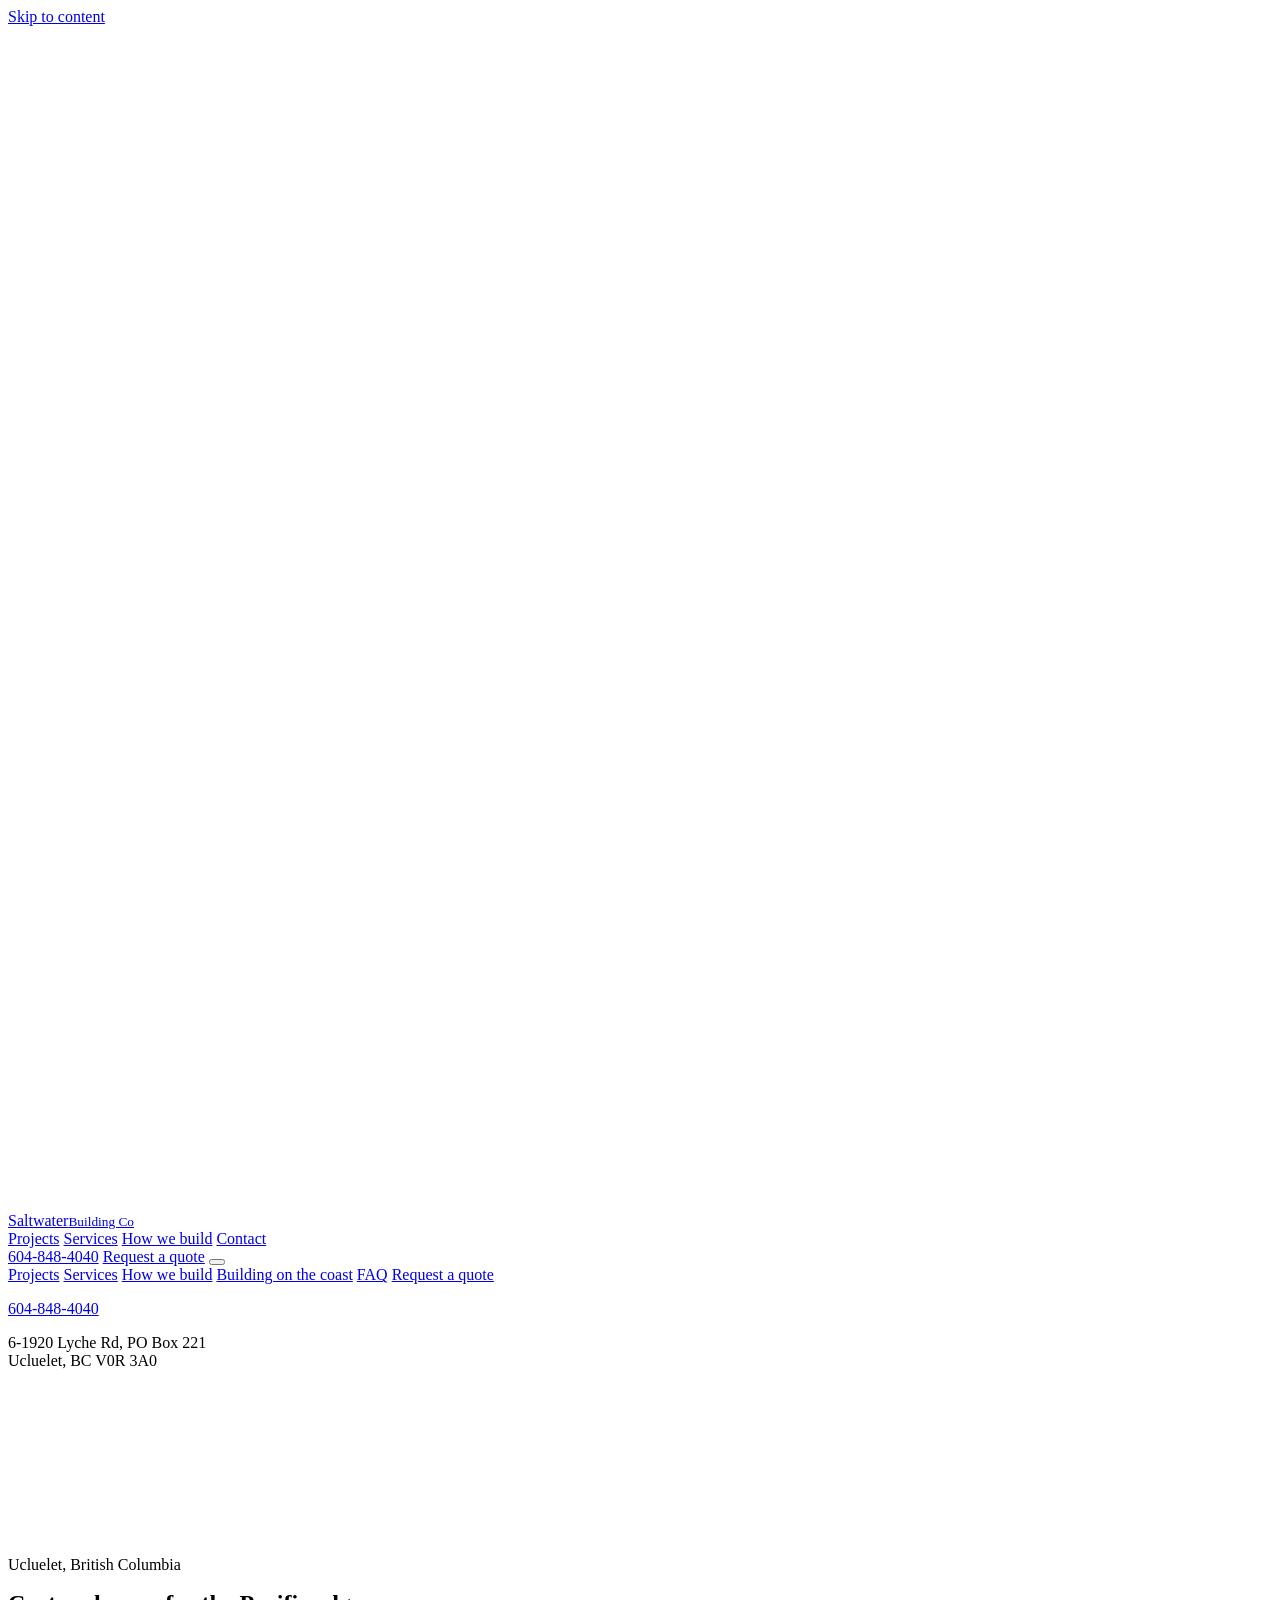
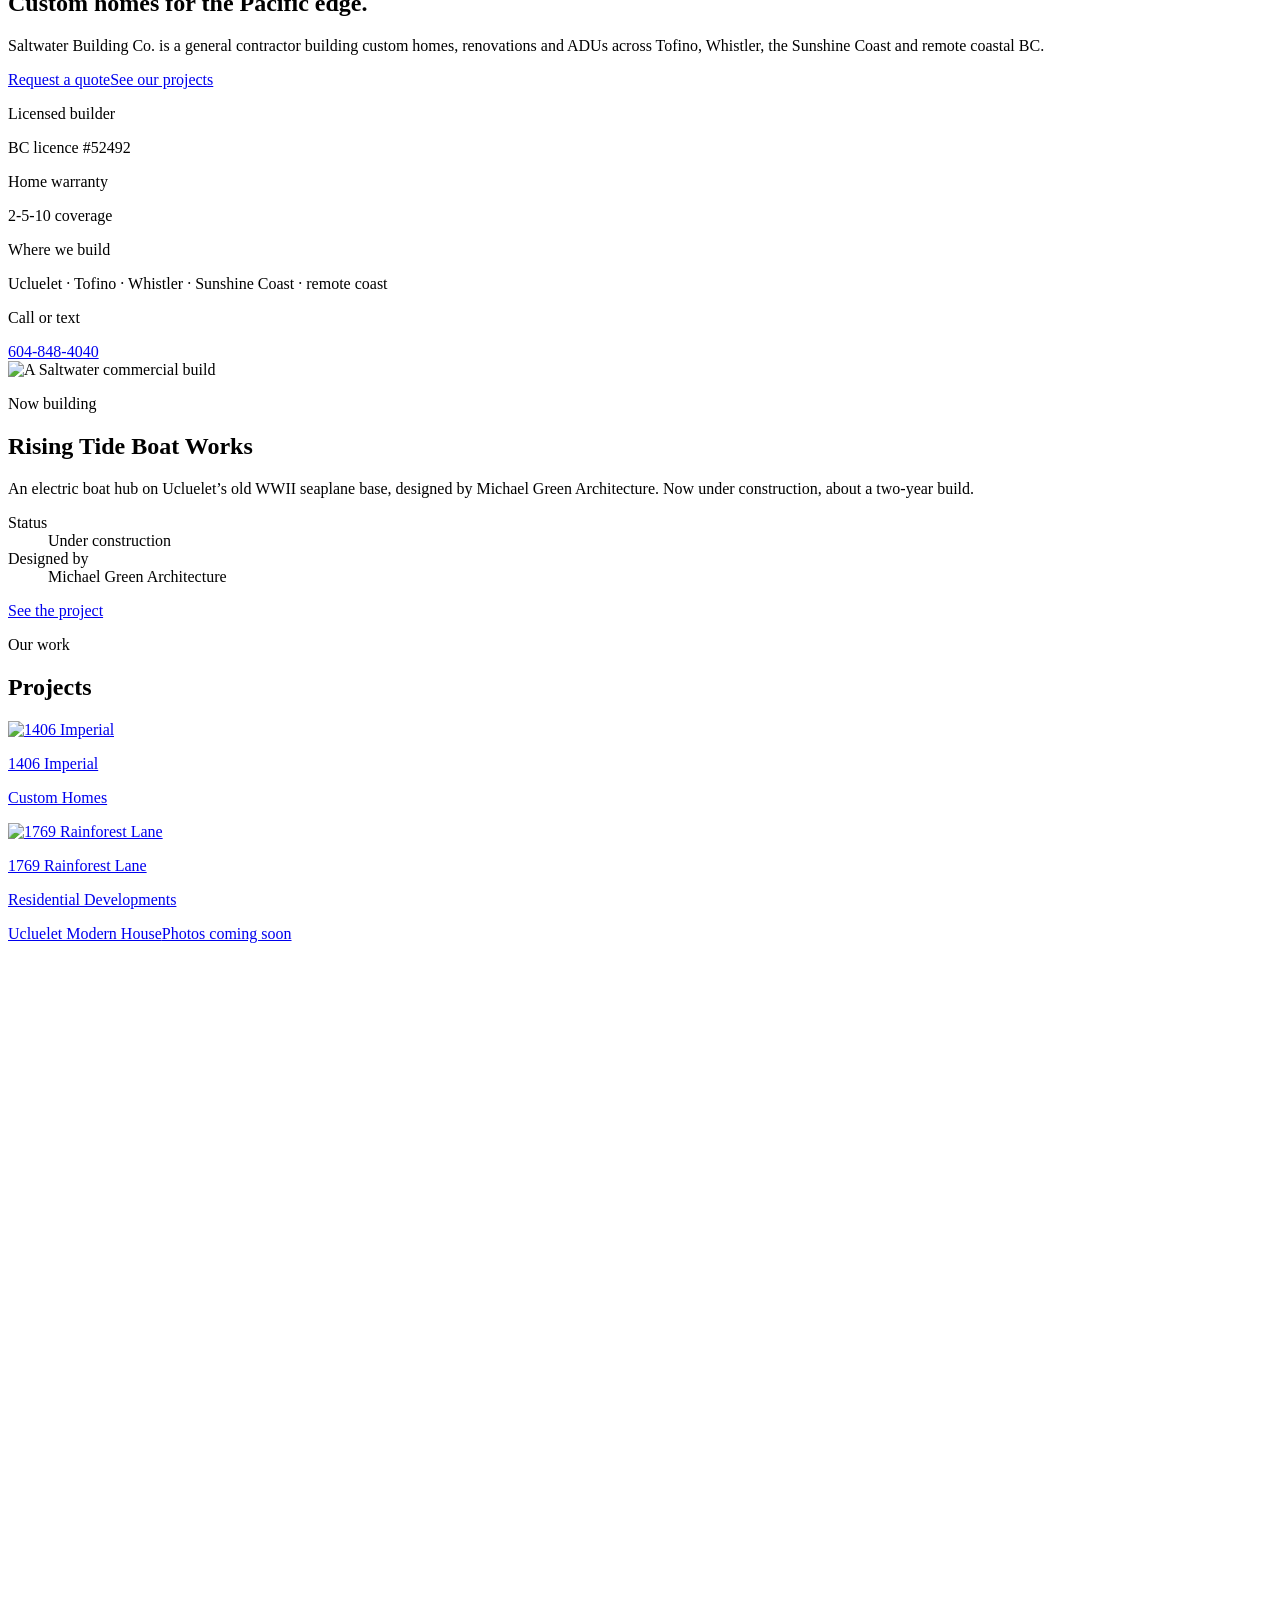
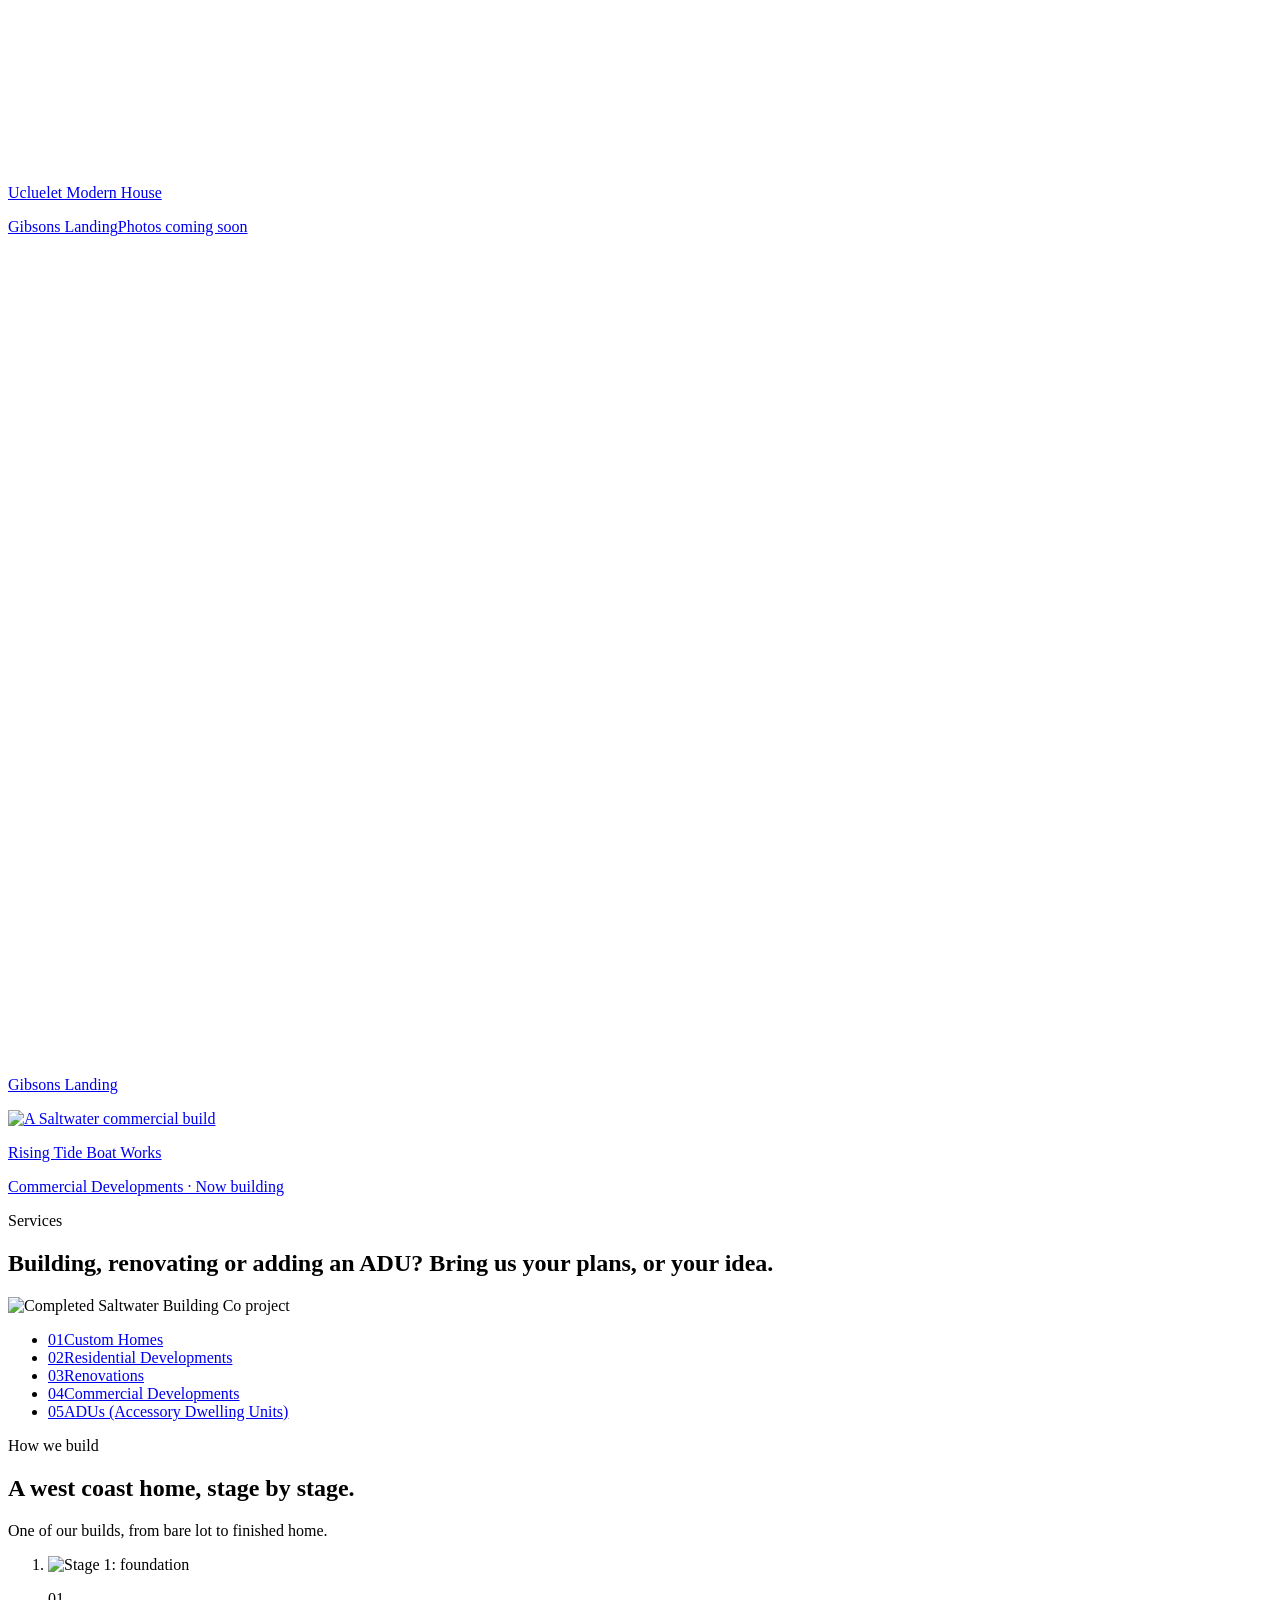
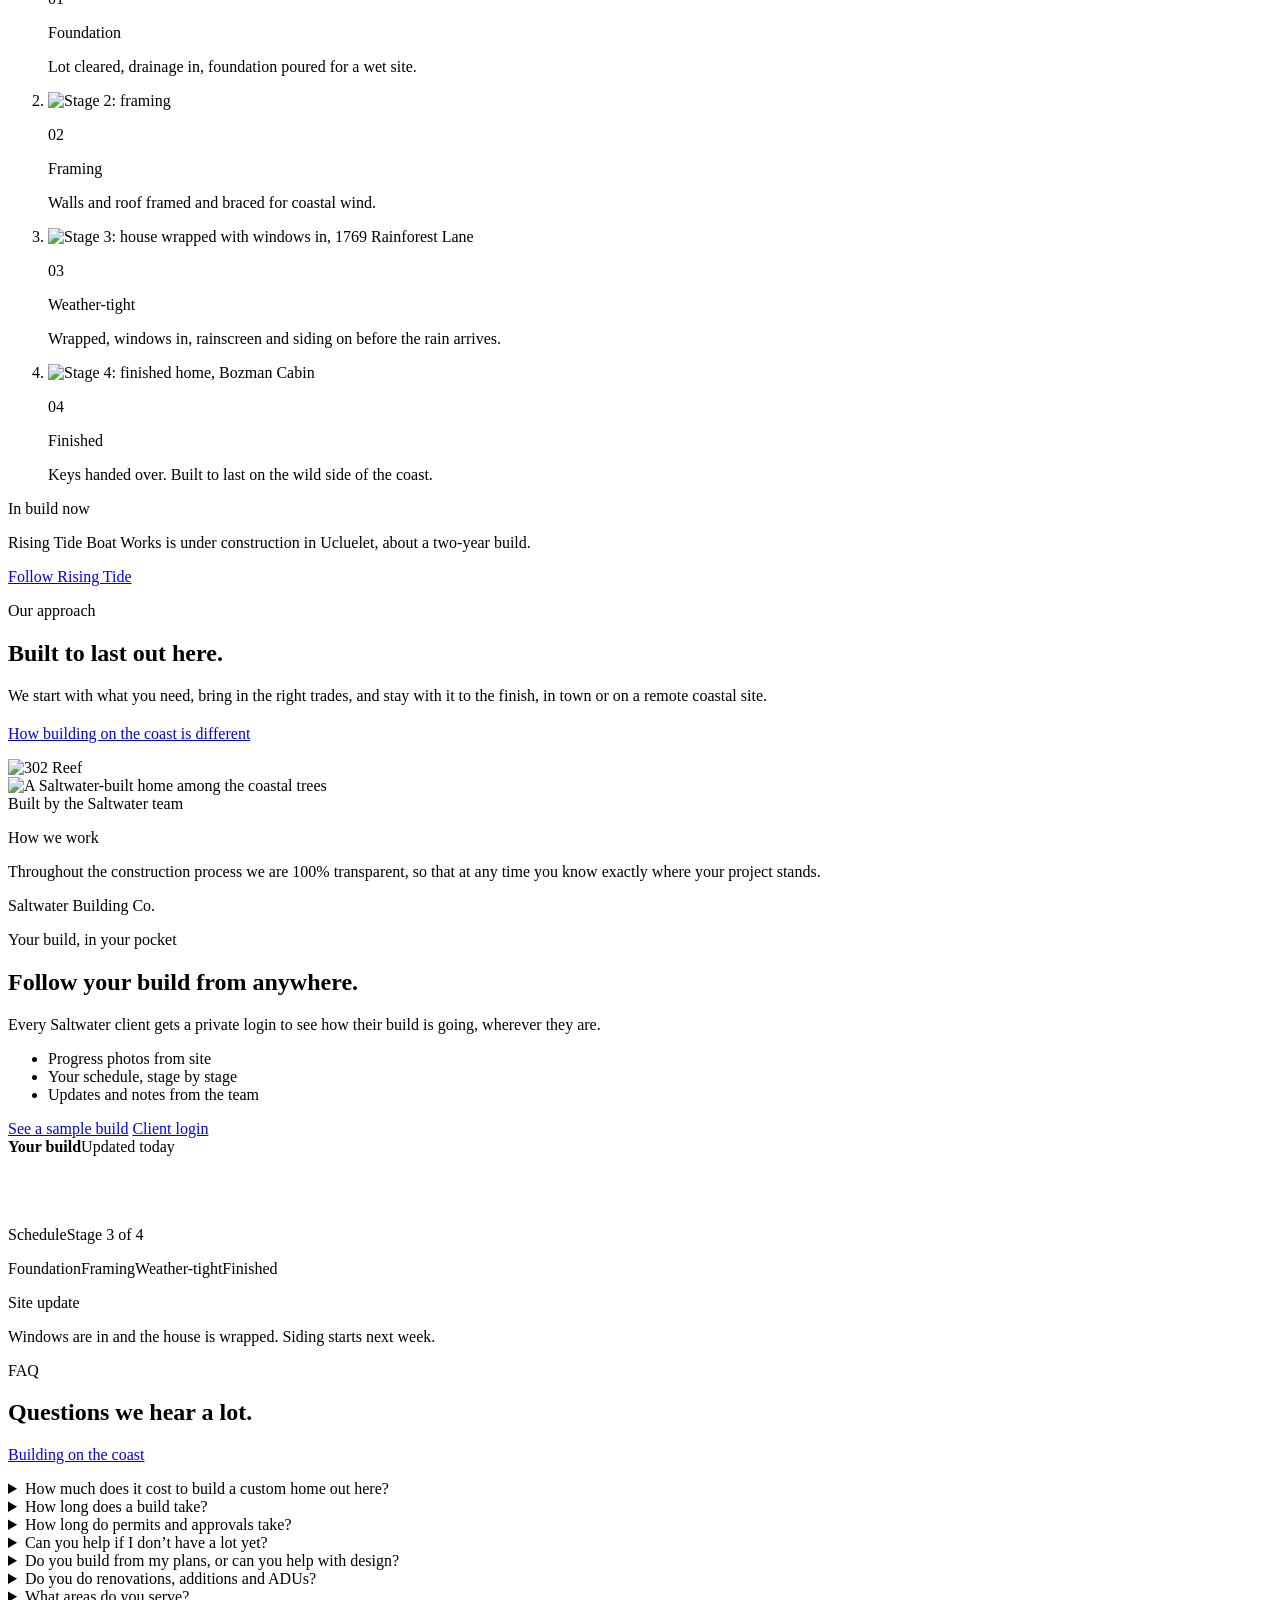
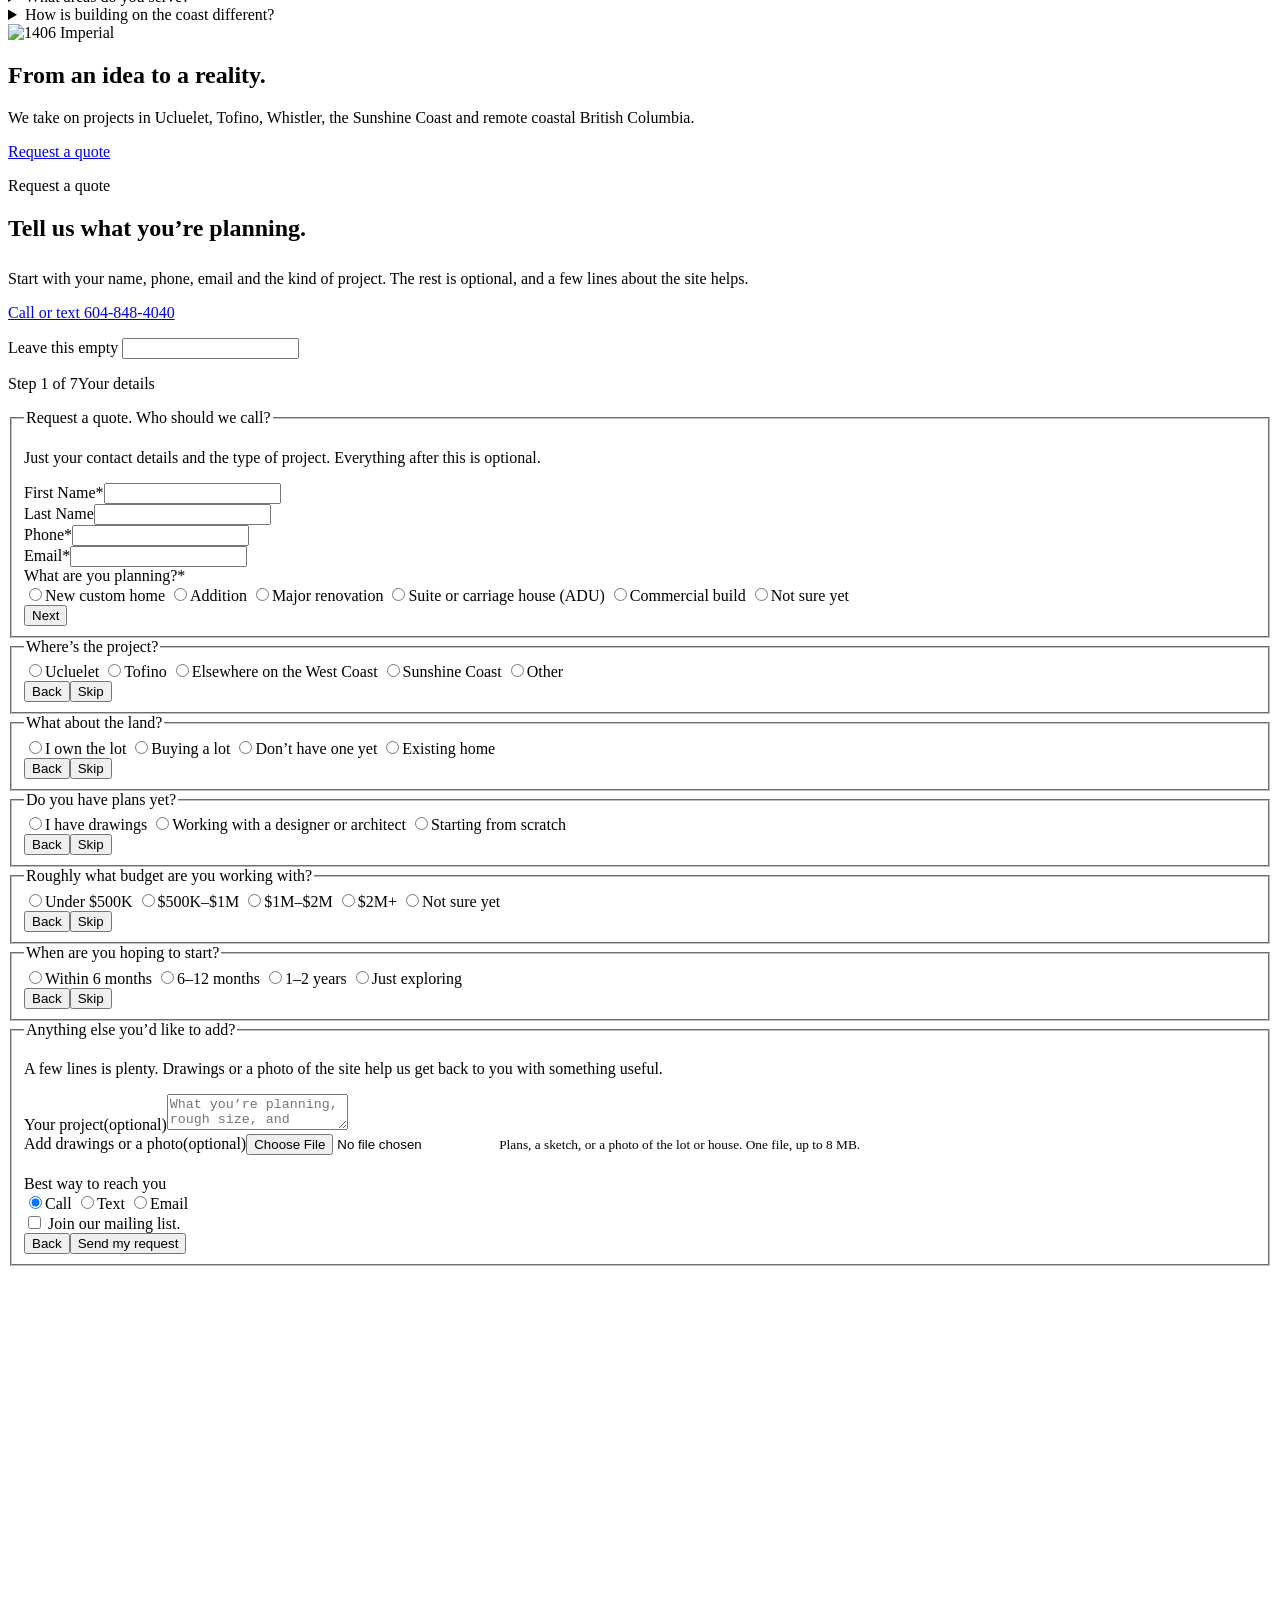
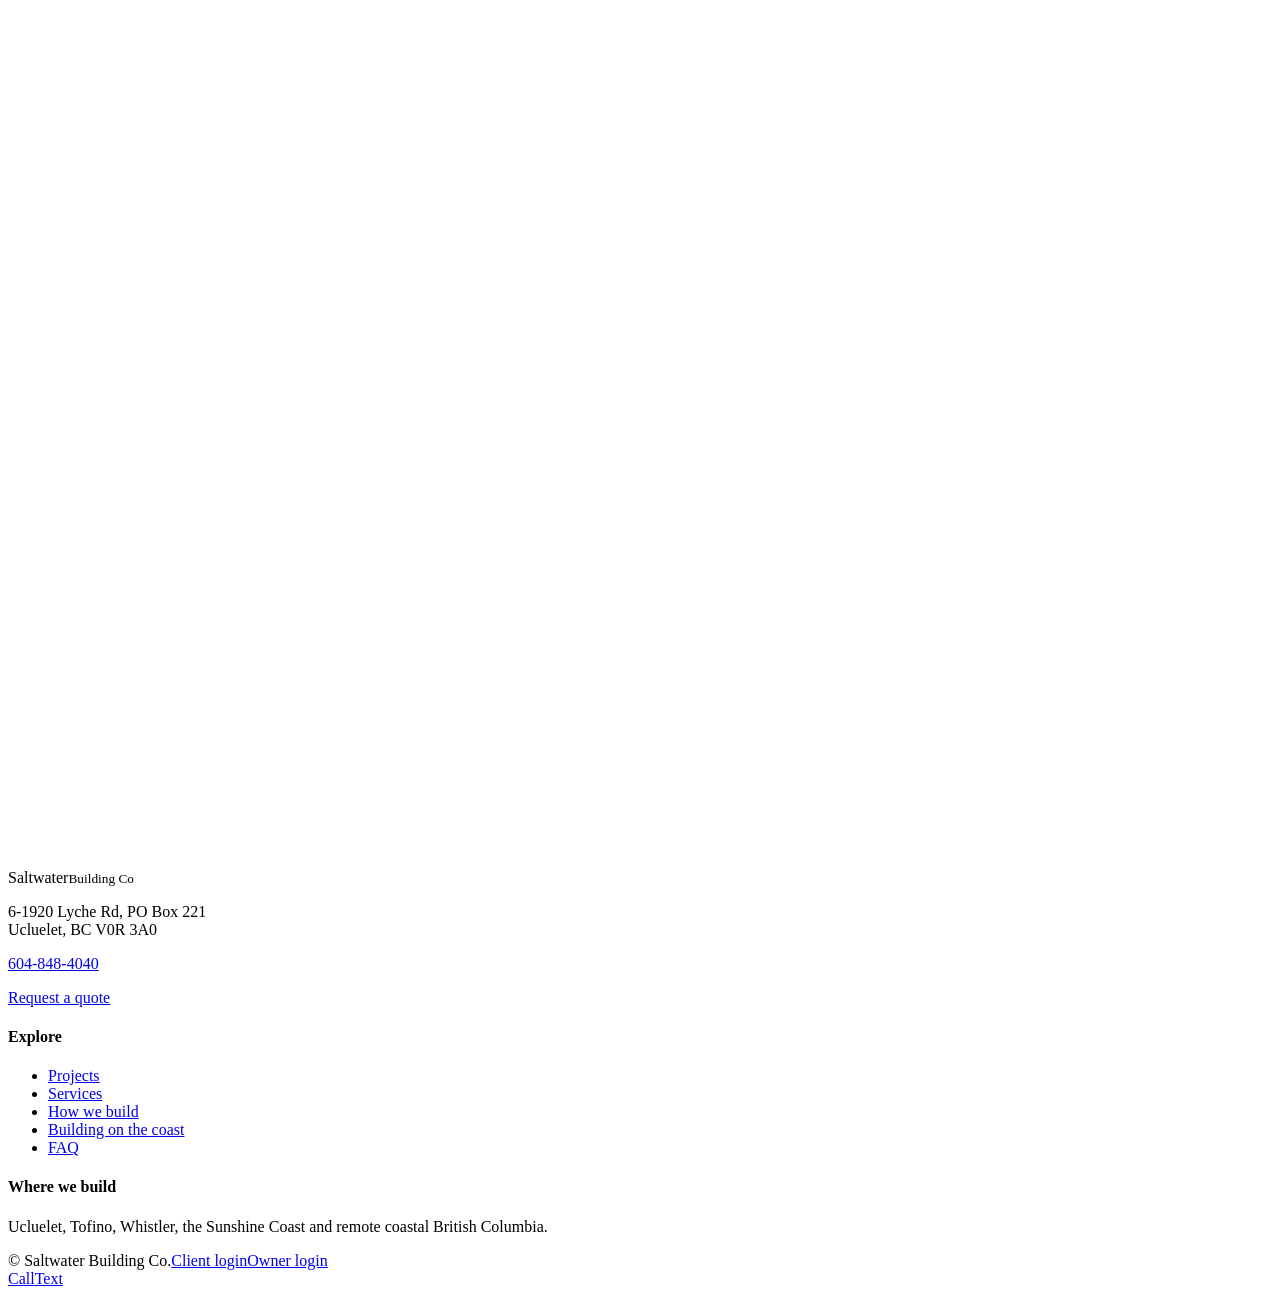
==== commit 588d84fd: "Redesign home page: new nav, hero, section order, quote flow, hidden placeholder links Co-Authored-B" ====
--- a/index.html
+++ b/index.html
@@ -5,504 +5,122 @@
 <meta name="viewport" content="width=device-width, initial-scale=1, viewport-fit=cover">
 <title>Saltwater Building Co | West Coast General Contractor | Ucluelet, Tofino, Whistler &amp; Sunshine Coast</title>
 <meta name="description" content="A West Coast General Contractor. Servicing Ucluelet, Tofino, Whistler and the Sunshine Coast. Custom homes, renovations, residential developments, commercial construction and ADUs.">
-<link rel="icon" href="favicon.svg" type="image/svg+xml">
-<link rel="apple-touch-icon" href="/apple-touch-icon.png">
-<meta name="theme-color" content="#F5F3F3">
+<meta name="theme-color" content="#1F3B38">
 <link rel="preconnect" href="https://fonts.googleapis.com">
 <link rel="preconnect" href="https://fonts.gstatic.com" crossorigin>
 <link rel="preconnect" href="https://static.wixstatic.com">
-<link href="https://fonts.googleapis.com/css2?family=DM+Serif+Display&family=Inter+Tight:ital,wght@0,300;0,400;0,500;0,600;1,400;1,500&display=swap" rel="stylesheet">
-<style>
-  :root{
-    --bg:#F5F3F3;
-    --ink:#1C1C1C;
-    --grey:#8F8781;
-    --rule:#8F8781;
-    --pad:23px;
-    --maxw:1440px;
-  }
-  *,*::before,*::after{box-sizing:border-box}
-  html{-webkit-text-size-adjust:100%;scroll-behavior:smooth}
-  body{margin:0;background:var(--bg);color:var(--ink);font-family:"Inter Tight","Helvetica Neue",Arial,sans-serif;font-weight:400;font-size:15.5px;line-height:1.3;-webkit-font-smoothing:antialiased;text-rendering:optimizeLegibility}
-  img{display:block;width:100%;height:100%;object-fit:cover}
-  a{color:inherit;text-decoration:none}
-  h1,h2,h3,p{margin:0;font-weight:400}
-  .wrap{max-width:var(--maxw);margin:0 auto;padding:0 var(--pad)}
-
-  .wm-sub{color:#fff;text-transform:uppercase;line-height:1;margin:0;padding:0 0 calc(var(--pad) * .95) .15em;opacity:.95;white-space:nowrap}
-  .hero .wordmark h1{padding-bottom:calc(var(--pad) * .45)}
-  /* logo (brand colours: teal #5DB5C0, slate #2D4955) */
-  .brand{display:flex;align-items:center;gap:10px}
-  .badge{width:36px;height:36px;border-radius:50%;background:#fff;display:flex;align-items:center;justify-content:center;flex:none;box-shadow:0 1px 6px rgba(0,0,0,.18)}
-  .logo-mark{width:22px;height:21px;display:block}
-  .logo-mark .l{stroke:#5DB5C0}.logo-mark .r{stroke:#2D4955}
-  .hdr.solid .badge,.menu-open .badge{box-shadow:none}
-  .foot-logo{display:inline-flex;align-items:center;gap:12px;margin-bottom:26px;background:#fff;border-radius:999px;padding:12px 22px 12px 14px}
-  .foot-logo .badge{width:auto;height:auto;box-shadow:none;background:none}
-  .foot-logo .logo-mark{width:34px;height:32px}
-  .foot-logo .wm{font-family:"DM Serif Display",Georgia,serif;font-size:26px;line-height:.95;color:#2D4955;margin:0}
-  .foot-logo .wm small{display:block;font-family:"Inter Tight",Arial,sans-serif;font-size:10px;letter-spacing:.32em;margin-top:5px;color:#5DB5C0}
-  /* ---------- header ---------- */
-  .hdr{position:fixed;top:0;left:0;right:0;z-index:50;height:56px;transition:background .25s ease}
-  .hdr .wrap{height:100%;display:flex;align-items:center;justify-content:space-between}
-  .hdr .mark{font-size:25px;line-height:1;letter-spacing:-.01em;text-transform:uppercase;color:var(--ink);opacity:0;transition:opacity .25s ease;padding-top:2px}
-  .hdr.solid{background:var(--bg)}
-  .hdr.solid .mark{opacity:1}
-  .plus{width:40px;height:40px;margin-right:-10px;border:0;background:none;padding:0;cursor:pointer;position:relative;color:#fff}
-  .plus::before,.plus::after{content:"";position:absolute;left:50%;top:50%;width:20px;height:1.5px;background:currentColor;transform:translate(-50%,-50%);transition:transform .3s ease}
-  .plus::after{transform:translate(-50%,-50%) rotate(90deg)}
-  .hdr.solid .plus,.menu-open .plus{color:var(--ink)}
-  .menu-open .plus::before{transform:translate(-50%,-50%) rotate(45deg)}
-  .menu-open .plus::after{transform:translate(-50%,-50%) rotate(135deg)}
-  .menu-open .hdr{background:var(--bg)}
-  .menu-open .hdr .mark{opacity:1}
-  .menu{position:fixed;inset:0;z-index:40;background:var(--bg);padding:110px var(--pad) 40px;display:flex;flex-direction:column;justify-content:space-between;opacity:0;visibility:hidden;transition:opacity .3s ease,visibility .3s}
-  .menu-open .menu{opacity:1;visibility:visible}
-  .menu nav a{display:block;font-size:33px;line-height:1.25;letter-spacing:-.01em}
-  .menu .menu-foot{color:var(--grey);font-size:15.5px;line-height:1.25}
-  .menu-open{overflow:hidden}
-
-  /* ---------- 1 hero ---------- */
-  .hero{position:relative;height:76vh;height:76svh;min-height:420px;overflow:hidden;background:#6b6256}
-  .hero img{position:absolute;inset:0;transform-origin:62% 55%;animation:kb 18s ease-in-out infinite alternate;will-change:transform,opacity;opacity:0;transition:opacity 1s ease}
-  .hero img.on{opacity:1}
-  /* Slow push-in/pan */
-  @keyframes kb{0%{transform:scale(1) translate3d(0,0,0)}100%{transform:scale(1.12) translate3d(-2.5%,-1.5%,0)}}
-  @media (prefers-reduced-motion:reduce){.hero img{animation:none}}
-  .save-data .hero img{animation:none}
-  .hero::after{content:"";position:absolute;inset:auto 0 0 0;height:40%;background:linear-gradient(to top,rgba(0,0,0,.28),rgba(0,0,0,0))}
-  .hero .wordmark{position:absolute;left:0;right:0;bottom:0;z-index:2}
-  .wordmark h1{color:#fff;text-transform:uppercase;font-weight:400;line-height:.8;letter-spacing:-.015em;white-space:nowrap;font-size:22.5vw;padding:0 0 calc(var(--pad) * .95);margin-left:-.04em}
-
-  .hero-vid{position:absolute;inset:0;width:100%;height:100%;object-fit:cover}
-  .vid-tag{position:absolute;top:62px;left:var(--pad);z-index:3;background:rgba(255,216,77,.9);color:#1c1c1c;font-size:10px;line-height:1.2;padding:2px 6px;font-weight:500}
-  .hero{background:#2f3a40 url(wave-poster.jpg) center/cover no-repeat}
-  @media (prefers-reduced-motion:reduce){.hero-vid{display:none}}
-
-
-  /* ---------- added: trust strip, Rising Tide, stages ---------- */
-  .s-trust{margin-top:110px}
-  .s-trust .row{border-top:1px solid rgba(143,135,129,.35);border-bottom:1px solid rgba(143,135,129,.35)}
-  .s-trust .row{display:flex;flex-direction:column;gap:12px;padding-block:20px}
-  .s-trust .row > div{display:flex;flex-wrap:wrap;align-items:baseline;column-gap:12px;row-gap:2px}
-  .s-trust .k{font-size:11.5px;color:var(--grey);letter-spacing:.03em;text-transform:uppercase;white-space:nowrap}
-  .s-trust .v{font-size:15.5px;line-height:1.25}
-  .s-trust a.v{text-decoration:underline;text-underline-offset:3px;white-space:nowrap}
-  .s-tide{padding-top:110px}
-  .s-tide .eyebrow,.s-stages .eyebrow{font-size:12px;color:var(--grey);letter-spacing:.04em;text-transform:uppercase}
-  .s-tide h2{margin-top:10px}
-  .s-tide .grid > div:last-child{margin-top:24px}
-  @media (min-width:900px){.s-tide .grid > div:last-child{margin-top:0}}
-  .s-tide .ph{margin-top:28px;aspect-ratio:16/10;overflow:hidden;background:#d8d4d1}
-  .s-tide .facts{margin:26px 0 0;border-top:1px solid rgba(143,135,129,.35)}
-  .s-tide .facts > div{padding:10px 0;border-bottom:1px solid rgba(143,135,129,.35)}
-  .s-tide .facts dt{font-size:11.5px;color:var(--grey);text-transform:uppercase;letter-spacing:.03em;white-space:nowrap}
-  .s-tide .facts dd{margin:2px 0 0;font-size:15.5px}
-  .s-tide .link{margin-top:30px}
-  .s-stages{padding-top:115px}
-  .s-stages h2{margin-top:10px}
-  .s-stages .intro{margin-top:14px;color:var(--grey);max-width:34em}
-  .stages{margin-top:30px;display:grid;grid-template-columns:1fr;gap:34px}
-  .stage .ph{aspect-ratio:4/3;overflow:hidden;background:#d8d4d1}
-  .stage .n{margin-top:12px;font-size:12px;color:var(--grey);letter-spacing:.04em}
-  .stage .t{margin-top:2px;font-size:20px;letter-spacing:-.005em}
-  .stage .d{margin-top:4px;font-size:15.5px;line-height:1.29;color:#4a4642}
-  @media (min-width:900px){
-    .s-trust .row{flex-direction:row;justify-content:space-between}
-    .s-trust .row > div{flex-direction:column;align-items:flex-start}
-    .s-tide{padding-top:170px}
-    .s-tide .grid{display:grid;grid-template-columns:1.2fr 1fr;gap:56px;align-items:start}
-    .s-tide .ph{margin-top:0}
-    .s-tide .facts{margin-top:30px}
-    .s-stages{padding-top:170px}
-    .stages{grid-template-columns:repeat(4,1fr);gap:20px}
-  }
-
-  /* ---------- added: reviews, build portal, FAQ, licence badges ---------- */
-  .s-reviews,.s-portal,.s-faq{padding-top:110px}
-  .s-reviews .eyebrow,.s-portal .eyebrow,.s-faq .eyebrow{font-size:12px;color:var(--grey);letter-spacing:.04em;text-transform:uppercase}
-  .s-reviews h2,.s-portal h2,.s-faq h2{margin-top:10px}
-  .s-reviews .intro,.s-portal .intro{margin-top:14px;color:var(--grey);max-width:34em}
-  .reviews{list-style:none;margin:30px 0 0;padding:0;display:grid;gap:28px}
-  .reviews:empty{display:none}
-  .review{border-top:1px solid rgba(143,135,129,.35);padding-top:18px}
-  .review p{font-size:20px;line-height:1.3;letter-spacing:-.005em}
-  .review .who{margin-top:12px;font-size:12px;color:var(--grey);letter-spacing:.04em;text-transform:uppercase}
-  .s-reviews .link,.s-portal .link{margin-top:30px}
-  .s-portal .links{display:flex;flex-direction:column;align-items:flex-start;gap:18px;margin-top:30px}
-  .s-portal .links .link{margin-top:0}
-  .s-portal .grid > div:first-child{max-width:30em}
-  .s-portal ul{list-style:none;margin:26px 0 0;padding:0;border-top:1px solid rgba(143,135,129,.35)}
-  .s-portal li{padding:10px 0;border-bottom:1px solid rgba(143,135,129,.35);font-size:15.5px}
-  .phone{margin:44px auto 0;width:260px;border-radius:34px;background:#1C1C1C;padding:10px;box-shadow:0 18px 40px rgba(0,0,0,.18)}
-  .phone .scr{border-radius:26px;overflow:hidden;background:var(--bg);font-size:11px;line-height:1.3}
-  .phone .bar{display:flex;justify-content:space-between;align-items:center;padding:14px 16px 8px;font-size:10px;letter-spacing:.06em;text-transform:uppercase;color:var(--grey)}
-  .phone .bar b{font-weight:500;color:var(--ink)}
-  .phone .feed{display:grid;grid-template-columns:2fr 1fr;grid-template-rows:1fr 1fr;gap:4px;height:150px;padding:0 10px}
-  .phone .feed div{overflow:hidden;background:#d8d4d1;border-radius:4px}
-  .phone .feed div:first-child{grid-row:span 2}
-  .phone .sch{margin:12px 10px 0;padding:10px 12px;background:#fff;border-radius:6px}
-  .phone .sch .k{display:flex;justify-content:space-between;color:var(--grey);text-transform:uppercase;letter-spacing:.05em;font-size:9.5px}
-  .phone .sch .track{margin-top:8px;height:3px;background:rgba(143,135,129,.3);border-radius:2px;overflow:hidden}
-  .phone .sch .track span{display:block;width:62%;height:100%;background:#5DB5C0}
-  .phone .sch .st{display:flex;justify-content:space-between;margin-top:6px;font-size:9.5px;color:var(--grey)}
-  .phone .sch .st .on{color:var(--ink)}
-  .phone .note{margin:8px 10px 14px;padding:10px 12px;background:#fff;border-radius:6px;border-left:2px solid #2D4955}
-  .phone .note .k{color:var(--grey);text-transform:uppercase;letter-spacing:.05em;font-size:9.5px}
-  .phone .note p{margin-top:4px;font-size:11.5px;color:var(--ink)}
-  .faq{margin-top:34px;border-bottom:1px solid var(--rule)}
-  .faq details{border-top:1px solid var(--rule)}
-  .faq summary{list-style:none;cursor:pointer;display:flex;justify-content:space-between;align-items:center;gap:20px;padding:14px 0;font-size:17.5px;line-height:1.25;-webkit-tap-highlight-color:transparent}
-  .faq summary::-webkit-details-marker{display:none}
-  .faq summary::after{content:"";flex:none;width:12px;height:12px;background:linear-gradient(currentColor,currentColor) center/12px 1.3px no-repeat,linear-gradient(currentColor,currentColor) center/1.3px 12px no-repeat;transition:transform .25s ease}
-  .faq details[open] summary::after{transform:rotate(45deg)}
-  .faq .a{padding:0 0 18px;color:#4a4642;font-size:15.5px;line-height:1.35;max-width:38em}
-  .s-badges{margin-top:-1px}
-  .s-badges .row{display:grid;grid-template-columns:1fr 1fr;gap:10px;padding-block:20px;border-bottom:1px solid rgba(143,135,129,.35)}
-  .badge-x{display:flex;gap:12px;align-items:center;padding:12px;background:#fff;border-radius:3px}
-  .badge-x svg{flex:none;width:30px;height:30px;color:#2D4955}
-  .badge-x b{display:block;font-weight:500;font-size:13.5px;line-height:1.2}
-  .badge-x small{display:block;margin-top:2px;font-size:12px;color:var(--grey)}
-  @media (max-width:420px){.s-badges .row{grid-template-columns:1fr}}
-  @media (min-width:900px){
-    .s-reviews,.s-portal,.s-faq{padding-top:170px}
-    .reviews{grid-template-columns:repeat(3,1fr);gap:20px}
-    .s-portal .grid{display:grid;grid-template-columns:1.2fr 1fr;gap:56px;align-items:center}
-    .phone{margin-top:0}
-    .s-faq .grid{display:grid;grid-template-columns:1fr 1.4fr;gap:56px;align-items:start}
-    .faq{margin-top:0}
-    .faq summary{font-size:20px}
-    .s-badges .row{display:flex;gap:20px}
-  }
-
-  /* ---------- type scale ---------- */
-  .statement{font-size:33px;line-height:1.24;letter-spacing:-.012em}
-  .statement .g,.g{color:var(--grey)}
-  .h-md{font-size:24px;line-height:1.25;letter-spacing:-.01em}
-  .h-sm{font-size:20px;line-height:1.25;letter-spacing:-.005em}
-  .body{font-size:15.5px;line-height:1.29}
-  .link{display:inline-flex;align-items:center;gap:20px;font-weight:500;font-size:15px;line-height:1}
-  .link .arr{display:inline-block;width:16px;height:9px;position:relative}
-  .link .arr::before{content:"";position:absolute;left:0;right:1px;top:50%;height:1.2px;background:currentColor;transform:translateY(-50%)}
-  .link .arr::after{content:"";position:absolute;right:1px;top:50%;width:6px;height:6px;border-top:1.2px solid currentColor;border-right:1.2px solid currentColor;transform:translateY(-50%) rotate(45deg);transform-origin:center}
-  .link:hover .label{text-decoration:underline;text-underline-offset:3px}
-
-  /* ---------- 2 intro statement ---------- */
-  .s-intro{padding-top:36px}
-  /* ---------- 3 about ---------- */
-  .s-about{padding-top:110px}
-  .s-about .body{margin-top:36px}
-  .s-about .link{margin-top:48px}
-  /* ---------- 4 portrait ---------- */
-  .s-portrait{padding-top:50px}
-  .ph img{color:transparent;font-size:0}
-  .s-portrait .ph{aspect-ratio:4/5;overflow:hidden;background:#d8d4d1}
-  .ph-empty{display:flex;align-items:center;justify-content:center;background:#E3E0DE !important}
-  .ph-empty span{font-size:13px;color:var(--grey);letter-spacing:.01em}
-  .cap{margin-top:14px;font-size:15.5px;line-height:1.3;color:var(--ink)}
-
-  /* ---------- 5 projects ---------- */
-  .s-projects{padding-top:70px}
-  .s-projects .h-sm{margin-bottom:70px}
-  .carousel{display:flex;gap:16px;overflow-x:auto;scroll-snap-type:x mandatory;-webkit-overflow-scrolling:touch;scrollbar-width:none;padding:0 var(--pad);scroll-padding:0 var(--pad);max-width:var(--maxw);margin:0 auto}
-  .carousel::-webkit-scrollbar{display:none}
-  .card{flex:0 0 83%;scroll-snap-align:start;display:block}
-  .card .t{font-weight:600;font-size:16px;line-height:1.35}
-  .card .c{font-size:16px;line-height:1.35;color:var(--ink)}
-  .card .ph{margin-top:55px;aspect-ratio:4/5;overflow:hidden;background:#d8d4d1}
-  .s-projects .link{margin-top:40px}
-
-  /* ---------- 6 quote ---------- */
-  .s-quote{padding-top:110px}
-  .quote{font-size:23px;line-height:1.2;letter-spacing:-.01em;text-indent:-.4em}
-  .attr{margin-top:34px;font-size:15.5px;line-height:1.3}
-
-  /* ---------- 7 services ---------- */
-  .s-services{padding-top:115px}
-  .s-services .link{margin-top:40px}
-  .svc{list-style:none;margin:70px 0 0;padding:0;border-bottom:1px solid var(--rule)}
-  .svc li{border-top:1px solid var(--rule)}
-  .svc a{display:grid;grid-template-columns:60px 1fr;padding:9px 0 9px;color:inherit;text-decoration:none;-webkit-tap-highlight-color:transparent;transition:opacity .2s}
-  .svc a:active{opacity:.5}
-  @media (hover:hover){.svc a:hover .s{color:var(--ink)}}
-  .card.flash .ph{outline:2px solid var(--ink);outline-offset:4px;transition:outline-color .6s}
-  #projects,#contact,#faq{scroll-margin-top:70px}
-  .svc .n{font-size:11px;line-height:1;padding-top:7px;color:#5b5652;letter-spacing:.02em}
-  .svc .s{font-size:17.5px;line-height:1.2;color:var(--grey)}
-
-  /* ---------- 8 photos ---------- */
-  .s-photos{padding-top:86px}
-  .s-photos .land{aspect-ratio:5/4;overflow:hidden;background:#d8d4d1}
-  .bleed{margin-top:132px;height:135vw;max-height:92vh;overflow:hidden;background:#cfd4d6}
-
-  /* ---------- 9 approach ---------- */
-  .s-approach{padding-top:112px}
-  .s-approach .body{margin-top:38px}
-  .s-approach .link{margin-top:40px}
-  .s-approach .land{margin-top:56px;aspect-ratio:5/4;overflow:hidden;background:#d8d4d1}
-
-  /* ---------- 10 instagram ---------- */
-  .s-insta{padding-top:94px}
-  .s-insta .h-sm{margin-bottom:66px}
-  .ig .card{flex-basis:100%}
-  .ig .tile{aspect-ratio:628/746;overflow:hidden;background:#dcdcdc;display:block}
-  .ig .tile img{transition:transform .5s ease}
-  .ig .tile:hover img{transform:scale(1.03)}
-  .s-insta .link{margin-top:40px}
-
-  /* ---------- 11 contact ---------- */
-  .s-contact{padding-top:140px;padding-bottom:40px}
-  .s-contact .lead{margin-top:110px;font-size:24px;line-height:1.25;letter-spacing:-.01em}
-  .s-contact .lead + .lead{margin-top:20px}
-  form{margin-top:48px;max-width:574px}
-  .fld{margin-bottom:22px}
-  .fld label{display:block;font-size:17px;line-height:1.2;color:#3c3c3c;margin-bottom:6px}
-  .fld label .req{color:#c00;margin-left:4px}
-  .fld input,.fld textarea{width:92%;display:block;font:inherit;font-size:16px;color:var(--ink);background:#fff;border:1px solid #c9c7c6;border-radius:3px;padding:8px 10px;height:37px;outline:none;-webkit-appearance:none;appearance:none}
-  .fld textarea{height:116px;resize:vertical}
-  .fld input:focus,.fld textarea:focus{border-color:var(--ink)}
-  .chk{display:flex;align-items:center;gap:10px;font-size:17px;color:#3c3c3c;margin:4px 0 26px;cursor:pointer}
-  .chk input{width:14px;height:14px;margin:0;accent-color:var(--ink)}
-  .btn{background:#000;color:#fff;border:0;border-radius:0;font:inherit;font-size:15px;width:115px;height:34px;cursor:pointer;-webkit-appearance:none}
-  .btn:hover{background:#2a2a2a}
-  .hp{position:absolute;left:-9999px}
-  /* quote wizard: without JS every step shows as one long form; the script adds .q-on and shows one step at a time */
-  .q-step{border:0;margin:0 0 44px;padding:0;min-width:0}
-  .q-step legend{padding:0;margin:0 0 22px;font-size:24px;line-height:1.25;letter-spacing:-.01em}
-  .q-step .q-sub{margin:-12px 0 22px;color:var(--grey);font-size:15.5px;line-height:1.29}
-  .q-opt{color:var(--grey);font-size:13px;margin-left:4px}
-  .q-lbl{display:block;font-size:17px;line-height:1.2;color:#3c3c3c;margin-bottom:8px}
-  .tiles{display:grid;grid-template-columns:1fr 1fr;gap:8px;width:92%}
-  .tiles.sm{grid-template-columns:repeat(3,1fr)}
-  .tiles.sm .tile span{min-height:46px;justify-content:center}
-  .tile{position:relative;display:block;cursor:pointer;-webkit-tap-highlight-color:transparent}
-  .tile input{position:absolute;opacity:0;inset:0;width:100%;height:100%;margin:0;cursor:pointer}
-  .tile span{display:flex;align-items:center;min-height:64px;height:100%;padding:12px 14px;background:#fff;border:1px solid #c9c7c6;border-radius:3px;font-size:16px;line-height:1.2;color:var(--ink);transition:border-color .15s,background .15s,color .15s}
-  @media (hover:hover){.tile:hover span{border-color:var(--ink)}}
-  .tile input:checked+span{background:var(--ink);border-color:var(--ink);color:#fff}
-  .tile input:focus-visible+span{outline:2px solid var(--ink);outline-offset:2px}
-  .q-progress{width:92%;margin-bottom:34px}
-  .q-label{display:flex;justify-content:space-between;font-size:12px;color:var(--grey);letter-spacing:.04em;text-transform:uppercase}
-  .q-bar{margin-top:10px;height:1.5px;background:rgba(143,135,129,.35);position:relative}
-  .q-bar span{position:absolute;left:0;top:-.5px;bottom:-.5px;width:0;background:var(--ink);transition:width .3s ease}
-  .q-error{margin:14px 0 0;color:#c00;font-size:15px}
-  .q-nav{display:flex;align-items:center;justify-content:space-between;width:92%;margin-top:30px}
-  .q-nav .btn{width:auto;min-width:115px;height:44px;padding:0 22px}
-  .q-nav [data-next],.q-nav [type=submit]{margin-left:auto}
-  .q-back{background:none;border:0;padding:12px 0;cursor:pointer;color:var(--ink);font-family:inherit}
-  .q-back .arr{transform:scaleX(-1)}
-  .drop{display:block;width:92%;margin-top:4px;padding:16px 14px;border:1px dashed #c9c7c6;border-radius:3px;background:#fff;cursor:pointer}
-  .drop-h{display:block;font-size:16px;color:var(--ink)}
-  .drop input{display:block;margin:10px 0 6px;font:inherit;font-size:14px;max-width:100%}
-  .drop small{display:block;font-size:13px;color:var(--grey);line-height:1.3}
-  .drop-name{display:block;margin-top:6px;font-size:14px;font-weight:500}
-  .drop-name:empty{display:none}
-  .q-on .q-step{display:none;margin-bottom:0}
-  .q-on .q-step.q-cur{display:block;animation:qIn .25s ease}
-  @keyframes qIn{from{opacity:0;transform:translateY(6px)}to{opacity:1;transform:none}}
-  @media (prefers-reduced-motion:reduce){.q-on .q-step.q-cur{animation:none}.q-bar span{transition:none}}
-  .q-done{margin-top:48px;max-width:574px}
-  .q-done .lead{margin-top:0}
-  .q-done .body{margin-top:18px;color:var(--grey)}
-  .q-done .link{margin-top:34px}
-  .q-done .call{margin-top:22px;font-size:15.5px}
-  .q-done .call a{text-decoration:underline;text-underline-offset:3px}
-  /* sticky call / text bar (phones only) */
-  .mbar{position:fixed;left:0;right:0;bottom:0;z-index:30;display:flex;background:var(--ink);padding-bottom:env(safe-area-inset-bottom);transform:translateY(110%);transition:transform .3s ease}
-  .mbar.on{transform:none}
-  .mbar a{flex:1;display:flex;align-items:center;justify-content:center;height:52px;color:#fff;font-size:13px;letter-spacing:.06em;text-transform:uppercase}
-  .mbar a + a{border-left:1px solid rgba(255,255,255,.25)}
-  .menu-open .mbar{display:none}
-  @media (max-width:699px){body.has-mbar footer .wrap{padding-bottom:110px}html:has(body.has-mbar){scroll-padding-bottom:70px}}
-  @media (min-width:700px){.mbar{display:none}}
-
-  /* ---------- 12 footer ---------- */
-  footer{position:relative;color:#fff;overflow:hidden;
-    background:
-      radial-gradient(ellipse 60% 70% at 18% 8%,rgba(255,255,255,.16),rgba(255,255,255,0) 70%),
-      radial-gradient(ellipse 50% 60% at 85% 85%,rgba(0,0,0,.25),rgba(0,0,0,0) 70%),
-      linear-gradient(160deg,#6e716d 0%,#5b5f5c 45%,#4c504e 100%);}
-  footer::before{content:"";position:absolute;inset:0;opacity:.55;mix-blend-mode:multiply;pointer-events:none;
-    background-image:url("data:image/svg+xml;utf8,<svg xmlns='http://www.w3.org/2000/svg' width='260' height='260'><filter id='n'><feTurbulence type='fractalNoise' baseFrequency='.9' numOctaves='3' stitchTiles='stitch'/><feColorMatrix values='0 0 0 0 0  0 0 0 0 0  0 0 0 0 0  0 0 0 1.25 -.35'/></filter><rect width='100%' height='100%' filter='url(%23n)'/></svg>");}
-  footer::after{content:"";position:absolute;inset:0;opacity:.35;pointer-events:none;
-    background-image:url("data:image/svg+xml;utf8,<svg xmlns='http://www.w3.org/2000/svg' width='400' height='400'><filter id='p'><feTurbulence type='turbulence' baseFrequency='.012' numOctaves='2' seed='7'/><feColorMatrix values='0 0 0 0 .5  0 0 0 0 .5  0 0 0 0 .5  0 0 0 .6 0'/></filter><rect width='100%' height='100%' filter='url(%23p)'/></svg>");mix-blend-mode:soft-light}
-  footer .wrap{position:relative;z-index:1;padding-top:62px;padding-bottom:58px;font-size:16px;line-height:1.3}
-  footer p + p{margin-top:28px}
-  footer a:hover{text-decoration:underline;text-underline-offset:3px}
-  footer .owner{font-size:13px;opacity:.65}
-
-  /* ---------- tablet / desktop ---------- */
-  @media (min-width:700px){
-    :root{--pad:40px}
-    .hdr{height:72px}
-    .hdr .mark{font-size:30px}
-    .statement{font-size:clamp(40px,4.6vw,66px);line-height:1.18;max-width:21em}
-    .h-md{font-size:clamp(28px,2.6vw,38px)}
-    .h-sm{font-size:clamp(22px,1.9vw,28px)}
-    .body,.attr{font-size:clamp(16px,1.25vw,19px)}
-    .link{font-size:clamp(15px,1.1vw,17px)}
-    .quote{font-size:clamp(30px,3vw,44px);max-width:24em}
-    .s-intro{padding-top:56px}
-    .s-about{padding-top:160px}
-    .s-portrait .ph{aspect-ratio:16/10}
-    .card{flex-basis:calc((100% - 32px)/2.4)}
-    .ig .card{flex-basis:calc((100% - 48px)/3.6)}
-    .svc .s{font-size:clamp(20px,2vw,30px)}
-    .svc a{grid-template-columns:22% 1fr;padding:14px 0}
-    .svc .n{font-size:13px;padding-top:10px}
-    .s-photos .land{width:66%;aspect-ratio:3/2}
-    .bleed{height:auto;aspect-ratio:16/9;max-height:none}
-    .s-approach .land{width:66%;margin-left:auto;aspect-ratio:3/2}
-    .s-contact .lead{font-size:clamp(28px,2.6vw,38px);max-width:22em}
-    .fld label{font-size:16px}
-    .q-step legend{font-size:clamp(28px,2.6vw,34px)}
-    .tiles{grid-template-columns:repeat(3,1fr)}
-    .tiles.sm{grid-template-columns:repeat(3,1fr)}
-    footer .wrap{font-size:17px}
-  }
-  @media (min-width:1000px){
-    :root{--pad:56px}
-    .s-about .grid{display:grid;grid-template-columns:1fr 1fr;gap:56px;align-items:start}
-    .s-about .body{margin-top:0}
-    .s-approach .grid{display:grid;grid-template-columns:1fr 1fr;gap:56px;align-items:start}
-    .s-approach .body{margin-top:0}
-    .s-quote,.s-services{padding-top:170px}
-    .s-services .grid{display:grid;grid-template-columns:1fr 1fr;gap:56px;align-items:start}
-    .s-services .svc{margin-top:0}
-    .s-contact .grid{display:grid;grid-template-columns:1fr 1fr;gap:56px;align-items:start;margin-top:140px}
-    .s-contact .grid .lead{margin-top:0}
-    .s-contact form{margin-top:0}
-    footer .wrap{display:grid;grid-template-columns:1fr 1fr 1fr;gap:56px;padding-top:90px;padding-bottom:90px}
-    footer p + p{margin-top:0}
-  }
-</style>
+<link href="https://fonts.googleapis.com/css2?family=Fraunces:opsz,wght@9..144,400;9..144,500&family=Inter+Tight:wght@400;500;600&display=swap" rel="stylesheet">
+<link rel="icon" href="/favicon.svg" type="image/svg+xml">
+<link rel="apple-touch-icon" href="/apple-touch-icon.png">
+<link rel="stylesheet" href="/css/site.css?v=1">
 </head>
 <body>
-
+<a class="skip" href="#main">Skip to content</a>
 <header class="hdr" id="hdr">
   <div class="wrap">
-    <a href="#top" class="brand" aria-label="Saltwater Building Co home"><span class="badge"><svg class="logo-mark" viewBox="0 0 62 58" aria-hidden="true"><path class="l" d="M6.5 58V28.5L27 11" fill="none" stroke-width="11.5" stroke-linejoin="round"/><path class="r" d="M30 3.5l25 23V58" fill="none" stroke-width="11.5" stroke-linejoin="round"/></svg></span><span class="mark">Saltwater</span></a>
-    <button class="plus" id="menuBtn" aria-label="Open menu" aria-expanded="false"></button>
+    <a href="/" class="brand" aria-label="Saltwater Building Co home"><span class="badge"><svg class="logo-mark" viewBox="0 0 62 58" aria-hidden="true"><path class="l" d="M6.5 58V28.5L27 11" fill="none" stroke-width="11.5" stroke-linejoin="round"/><path class="r" d="M30 3.5l25 23V58" fill="none" stroke-width="11.5" stroke-linejoin="round"/></svg></span><span class="mark">Saltwater<small>Building Co</small></span></a>
+    <nav aria-label="Main">
+      <a href="/#projects">Projects</a>
+      <a href="/#services">Services</a>
+      <a href="/#how-we-build">How we build</a>
+      <a href="/#contact">Contact</a>
+    </nav>
+    <span class="spacer"></span>
+    <a class="tel" href="tel:+16048484040">604-848-4040</a>
+    <a class="hbtn" href="/#contact">Request a quote</a>
+    <button class="burger" id="menuBtn" aria-label="Open menu" aria-expanded="false"></button>
   </div>
 </header>
-
 <div class="menu" id="menu" aria-hidden="true">
-  <nav>
-    <a href="#about">About</a>
-    <a href="#projects">Projects</a>
-    <a href="#services">Services</a>
-    <a href="#approach">Approach</a>
-    <a href="#faq">FAQ</a>
-    <a href="#contact">Contact</a>
+  <nav aria-label="Menu">
+    <a href="/#projects">Projects</a>
+    <a href="/#services">Services</a>
+    <a href="/#how-we-build">How we build</a>
+    <a href="/building-on-the-coast/">Building on the coast</a>
+    <a href="/#faq">FAQ</a>
+    <a href="/#contact">Request a quote</a>
   </nav>
   <div class="menu-foot">
-    <p>Saltwater Building Co.</p>
     <p><a href="tel:+16048484040">604-848-4040</a></p>
     <p>6-1920 Lyche Rd, PO Box 221<br>Ucluelet, BC V0R 3A0</p>
   </div>
 </div>
 
-<main id="top">
+<main id="main">
 
   <!-- 1. HERO -->
   <section class="hero" id="hero" data-video-poster="hero-video">
-    <video class="hero-vid" id="heroVid" data-video-slot="hero-video" autoplay muted loop playsinline preload="metadata" poster="wave-poster.jpg" aria-hidden="true"></video>
-    <div class="wordmark"><div class="wrap"><h1 id="wm">Saltwater</h1><p class="wm-sub">Building Co</p></div></div>
-  </section>
-
-  <!-- 2. STATEMENT -->
-  <section class="s-intro">
+    <video class="hero-vid" id="heroVid" data-video-slot="hero-video" autoplay muted loop playsinline preload="metadata" poster="/wave-poster.jpg" aria-hidden="true"></video>
     <div class="wrap">
-      <p class="statement">Built for the wild west coast. <span class="g">Custom homes, renovations and ADUs, from first sketch to final walkthrough.</span></p>
-    </div>
-  </section>
-
-  <!-- 3. ABOUT -->
-  <section class="s-about" id="about">
-    <div class="wrap grid">
-      <h2 class="h-md">Design. Build. Renovate.</h2>
-      <div>
-        <p class="body">Based in Ucluelet, we build across Tofino, Whistler, the Sunshine Coast and remote coastal BC. Every project is grounded in building science and modern construction methods, professionally managed, and run with full transparency at every stage.</p>
-        <a class="link" href="#approach"><span class="arr"></span><span class="label">About Us</span></a>
-      </div>
-    </div>
-  </section>
-
-
-  <!-- 4. TEAM PHOTO -->
-  <section class="s-portrait">
-    <div class="wrap">
-      <figure style="margin:0">
-        <!-- Default is a project photo; swap for a team photo of the Saltwater crew on site in the photo manager (keep the frame) -->
-        <div class="ph" data-photo-slot="team" data-photo-replace><img src="https://static.wixstatic.com/media/5a3b42_21a384ea183d4a649cf770378579812b~mv2.jpg/v1/fit/w_900,h_900,q_85,enc_avif,quality_auto/5a3b42_21a384ea183d4a649cf770378579812b.jpg" alt="A Saltwater-built home among the coastal trees" loading="lazy" decoding="async"></div>
-        <figcaption class="cap">Built by the Saltwater team</figcaption>
-      </figure>
-    </div>
-  </section>
-
-  <!-- ADDED: RISING TIDE FEATURE -->
-  <section class="s-tide" id="rising-tide">
+      <p class="eyebrow" style="color:var(--cedar-lt)">Ucluelet, British Columbia</p>
+      <h1 class="h-xl" id="wm" style="margin-top:12px">Custom homes for the Pacific edge.</h1>
+      <p class="sub">Saltwater Building Co. is a general contractor building custom homes, renovations and ADUs across Tofino, Whistler, the Sunshine Coast and remote coastal BC.</p>
+      <div class="cta"><a class="btn" href="#contact">Request a quote</a><a class="btn-ghost" href="#projects">See our projects</a></div>
+    </div>
+  </section>
+
+  <!-- 2. PROOF BAND -->
+  <section class="proof" aria-label="At a glance">
+    <div class="wrap row">
+      <div><p class="k">Licensed builder</p><p class="v">BC licence <span style="white-space:nowrap">#52492</span></p></div>
+      <div><p class="k">Home warranty</p><p class="v">2-5-10 coverage</p></div>
+      <div><p class="k">Where we build</p><p class="v">Ucluelet &middot; Tofino &middot; Whistler &middot; Sunshine Coast &middot; remote coast</p></div>
+      <div><p class="k">Call or text</p><a class="v" href="tel:+16048484040">604-848-4040</a></div>
+    </div>
+  </section>
+
+  <!-- 3. NOW BUILDING: RISING TIDE -->
+  <section class="sec tide" id="rising-tide">
     <div class="wrap grid">
       <div class="ph" data-photo-slot="featured" data-photo-replace><img src="https://static.wixstatic.com/media/d72bf6_f33243cf7be446e5a892b96595932582~mv2.png/v1/fit/w_900,h_900,q_85,enc_avif,quality_auto/d72bf6_f33243cf7be446e5a892b96595932582.jpg" alt="A Saltwater commercial build" loading="lazy" decoding="async"></div>
       <div>
         <p class="eyebrow">Now building</p>
-        <h2 class="h-md" data-text="tide-title">Rising Tide Boat Works</h2>
+        <h2 class="h-lg" data-text="tide-title">Rising Tide Boat Works</h2>
         <p class="body" style="margin-top:14px" data-text="tide-body">An electric boat hub on Ucluelet&rsquo;s old WWII seaplane base, designed by Michael Green Architecture. Now under construction, about a two-year build.</p>
-        <a class="link" href="#contact"><span class="arr"></span><span class="label">Talk to us about a commercial build</span></a>
-      </div>
-    </div>
-  </section>
-
-  <!-- 5. SELECT PROJECTS -->
-  <section class="s-projects" id="projects">
-    <div class="wrap"><h2 class="h-sm">Select Projects</h2></div>
-    <div class="carousel" data-photo-projects>
-      <a class="card" data-photo-placeholder href="https://www.instagram.com/saltwaterbuildingco/" target="_blank" rel="noopener">
-        <p class="t">Bozman Cabin</p><p class="c">Custom Homes</p>
-        <div class="ph"><img src="https://static.wixstatic.com/media/d72bf6_a8acef7b592145c8aa0487ef0539e196~mv2.jpg/v1/fit/w_900,h_900,q_85,enc_avif,quality_auto/d72bf6_a8acef7b592145c8aa0487ef0539e196.jpg" alt="Bozman Cabin" loading="lazy"></div>
-      </a>
-      <a class="card" data-photo-placeholder href="https://www.instagram.com/saltwaterbuildingco/" target="_blank" rel="noopener">
-        <p class="t">1406 Imperial</p><p class="c">Custom Homes</p>
-        <div class="ph"><img src="https://static.wixstatic.com/media/d72bf6_ccfbbb0b210b470ebc9c2f7da5a5c21c~mv2.jpg/v1/fit/w_900,h_900,q_85,enc_avif,quality_auto/d72bf6_ccfbbb0b210b470ebc9c2f7da5a5c21c.jpg" alt="1406 Imperial" loading="lazy"></div>
-      </a>
-      <a class="card" data-photo-placeholder href="https://www.instagram.com/saltwaterbuildingco/" target="_blank" rel="noopener">
-        <p class="t">1769 Rainforest Lane</p><p class="c">Residential Developments</p>
-        <div class="ph"><img src="https://static.wixstatic.com/media/d72bf6_83f8dbfdcded4cae876f1e85cb7a8152~mv2.jpg/v1/fit/w_900,h_900,q_85,enc_avif,quality_auto/d72bf6_83f8dbfdcded4cae876f1e85cb7a8152.jpg" alt="1769 Rainforest Lane" loading="lazy"></div>
-      </a>
-      <a class="card" data-photo-placeholder href="https://www.instagram.com/saltwaterbuildingco/" target="_blank" rel="noopener">
-        <p class="t">302 Reef</p><p class="c">Residential Developments</p>
-        <div class="ph"><img src="https://static.wixstatic.com/media/d72bf6_5a41d0930f2d45c598232451b8af68de~mv2.jpg/v1/fit/w_900,h_900,q_85,enc_avif,quality_auto/d72bf6_5a41d0930f2d45c598232451b8af68de.jpg" alt="302 Reef" loading="lazy"></div>
-      </a>
-      <a class="card" data-photo-placeholder href="https://www.instagram.com/saltwaterbuildingco/" target="_blank" rel="noopener">
-        <p class="t">Centerpoint</p><p class="c">Commercial Developments</p>
-        <div class="ph"><img src="https://static.wixstatic.com/media/d72bf6_f33243cf7be446e5a892b96595932582~mv2.png/v1/fit/w_900,h_900,q_85,enc_avif,quality_auto/d72bf6_f33243cf7be446e5a892b96595932582.jpg" alt="Centerpoint commercial development" loading="lazy"></div>
-      </a>
-      <a class="card" data-photo-placeholder href="https://www.instagram.com/saltwaterbuildingco/" target="_blank" rel="noopener">
-        <p class="t">ADU</p><p class="c">Accessory Dwelling Units</p>
-        <div class="ph"><img src="https://static.wixstatic.com/media/5a3b42_d69d7f16c43440698806ce0b126fd360~mv2.jpg/v1/fit/w_900,h_900,q_85,enc_avif,quality_auto/5a3b42_d69d7f16c43440698806ce0b126fd360.jpg" alt="Accessory dwelling unit" loading="lazy"></div>
-      </a>
-      <template data-project-template><a class="card" href="https://www.instagram.com/saltwaterbuildingco/" target="_blank" rel="noopener"><p class="t">{title}</p><p class="c" data-if-kind>{kind}</p><div class="ph"><img src="{src}" alt="{title}" loading="lazy"></div></a></template>
-    </div>
-    <div class="wrap"><a class="link" href="https://www.instagram.com/saltwaterbuildingco/" target="_blank" rel="noopener"><span class="arr"></span><span class="label">View All Projects</span></a></div>
-  </section>
-
-  <!-- 6. PULL-QUOTE -->
-  <!-- PLACEHOLDER: replace this with a real client testimonial (quote + client name) once Saltwater supplies one. -->
-  <section class="s-quote">
+        <dl class="facts"><div><dt>Status</dt><dd>Under construction</dd></div><div><dt>Designed by</dt><dd>Michael Green Architecture</dd></div></dl>
+        <a class="link" href="/projects/rising-tide-boat-works/"><span class="arr"></span><span class="label">See the project</span></a>
+      </div>
+    </div>
+  </section>
+
+  <!-- 4. PROJECTS -->
+  <section class="sec" id="projects">
     <div class="wrap">
-      <blockquote style="margin:0">
-        <p class="quote">&ldquo;<span data-text="quote-text">Throughout the construction process we are 100% transparent, so that at any time you know exactly where your project stands.</span>&rdquo;</p>
-        <p class="attr">&mdash; <span data-text="quote-name">Saltwater Building Co.</span></p>
-      </blockquote>
-    </div>
-  </section>
-
-  <!-- 7. SERVICES -->
-  <section class="s-services" id="services">
-    <div class="wrap grid">
+      <p class="eyebrow">Our work</p>
+      <h2 class="h-lg">Projects</h2>
+      <div class="pgrid" data-photo-projects>
+        <a class="card" data-photo-placeholder href="/projects/1406-imperial/">
+          <div class="ph"><img src="https://static.wixstatic.com/media/d72bf6_ccfbbb0b210b470ebc9c2f7da5a5c21c~mv2.jpg/v1/fit/w_900,h_900,q_85,enc_avif,quality_auto/d72bf6_ccfbbb0b210b470ebc9c2f7da5a5c21c.jpg" alt="1406 Imperial" loading="lazy"></div>
+          <p class="t">1406 Imperial</p><p class="c">Custom Homes</p>
+        </a>
+        <a class="card" data-photo-placeholder href="/projects/1769-rainforest-lane/">
+          <div class="ph"><img src="https://static.wixstatic.com/media/d72bf6_83f8dbfdcded4cae876f1e85cb7a8152~mv2.jpg/v1/fit/w_900,h_900,q_85,enc_avif,quality_auto/d72bf6_83f8dbfdcded4cae876f1e85cb7a8152.jpg" alt="1769 Rainforest Lane" loading="lazy"></div>
+          <p class="t">1769 Rainforest Lane</p><p class="c">Residential Developments</p>
+        </a>
+        <a class="card" data-photo-placeholder href="/projects/ucluelet-modern-house/">
+          <div class="ph ph-empty" style="aspect-ratio:3/2"><div>Ucluelet Modern House<span>Photos coming soon</span></div></div>
+          <p class="t">Ucluelet Modern House</p>
+        </a>
+        <a class="card" data-photo-placeholder href="/projects/gibsons-landing/">
+          <div class="ph ph-empty" style="aspect-ratio:3/2"><div>Gibsons Landing<span>Photos coming soon</span></div></div>
+          <p class="t">Gibsons Landing</p>
+        </a>
+        <a class="card" data-photo-placeholder href="/projects/rising-tide-boat-works/">
+          <div class="ph"><img src="https://static.wixstatic.com/media/d72bf6_f33243cf7be446e5a892b96595932582~mv2.png/v1/fit/w_900,h_900,q_85,enc_avif,quality_auto/d72bf6_f33243cf7be446e5a892b96595932582.jpg" alt="A Saltwater commercial build" loading="lazy"></div>
+          <p class="t">Rising Tide Boat Works</p><p class="c">Commercial Developments &middot; Now building</p>
+        </a>
+        <template data-project-template><a class="card" href="#contact"><div class="ph"><img src="{src}" alt="{title}" loading="lazy"></div><p class="t">{title}</p><p class="c" data-if-kind>{kind}</p></a></template>
+      </div>
+    </div>
+  </section>
+
+  <!-- 5. SERVICES -->
+  <section class="sec services" id="services">
+    <div class="wrap svc-grid">
       <div>
-        <h2 class="h-md">Building, renovating or adding an ADU? Bring us your plans, or your idea.</h2>
-        <a class="link" href="#contact"><span class="arr"></span><span class="label">See Our Services</span></a>
+        <p class="eyebrow">Services</p>
+        <h2 class="h-lg">Building, renovating or adding an ADU? Bring us your plans, or your idea.</h2>
+        <div class="ph land" data-photo-slot="photo-wide" data-photo-replace><img src="https://static.wixstatic.com/media/5a3b42_21a384ea183d4a649cf770378579812b~mv2.jpg/v1/fit/w_900,h_900,q_85,enc_avif,quality_auto/5a3b42_21a384ea183d4a649cf770378579812b.jpg" alt="Completed Saltwater Building Co project" loading="lazy"></div>
       </div>
       <ul class="svc">
         <li><a href="#projects" data-svc="custom home"><span class="n">01</span><span class="s">Custom Homes</span></a></li>
@@ -514,83 +132,66 @@
     </div>
   </section>
 
-  <!-- 8. PHOTOS -->
-  <section class="s-photos">
-    <div class="wrap"><div class="land"><img data-photo-slot="photo-wide" src="https://static.wixstatic.com/media/5a3b42_21a384ea183d4a649cf770378579812b~mv2.jpg/v1/fit/w_900,h_900,q_85,enc_avif,quality_auto/5a3b42_21a384ea183d4a649cf770378579812b.jpg" alt="Completed Saltwater Building Co project" loading="lazy"></div></div>
-    <div class="bleed"><img data-photo-slot="photo-full" src="https://static.wixstatic.com/media/d72bf6_ccfbbb0b210b470ebc9c2f7da5a5c21c~mv2.jpg/v1/fit/w_1400,h_1400,q_85,enc_avif,quality_auto/d72bf6_ccfbbb0b210b470ebc9c2f7da5a5c21c.jpg" alt="1406 Imperial" loading="lazy"></div>
-  </section>
-
-  <!-- ADDED: STAGE BY STAGE -->
-  <section class="s-stages">
+  <!-- 6. HOW WE BUILD: STAGE BY STAGE -->
+  <section class="sec" id="how-we-build">
     <div class="wrap">
-      <p class="eyebrow">Start to finish</p>
-      <h2 class="h-md">A west coast home, stage by stage.</h2>
-      <p class="body intro">One of our builds, from bare lot to finished home.</p>
-      <div class="stages">
-        <div class="stage"><div class="ph" data-photo-slot="stage-1" data-photo-replace><img src="https://static.wixstatic.com/media/5a3b42_09be3b94bee14498ba898faba337df7e~mv2.jpg/v1/fit/w_900,h_900,q_85,enc_avif,quality_auto/5a3b42_09be3b94bee14498ba898faba337df7e.jpg" alt="Stage 1: foundation" loading="lazy" decoding="async"></div><p class="n">01</p><p class="t">Foundation</p><p class="d">Lot cleared, drainage in, foundation poured for a wet site.</p></div>
-        <div class="stage"><div class="ph" data-photo-slot="stage-2" data-photo-replace><img src="https://static.wixstatic.com/media/5a3b42_d69d7f16c43440698806ce0b126fd360~mv2.jpg/v1/fit/w_900,h_900,q_85,enc_avif,quality_auto/5a3b42_d69d7f16c43440698806ce0b126fd360.jpg" alt="Stage 2: framing" loading="lazy" decoding="async"></div><p class="n">02</p><p class="t">Framing</p><p class="d">Walls and roof framed and braced for coastal wind.</p></div>
-        <div class="stage"><div class="ph" data-photo-slot="stage-3" data-photo-replace><img src="https://static.wixstatic.com/media/d72bf6_83f8dbfdcded4cae876f1e85cb7a8152~mv2.jpg/v1/fit/w_900,h_900,q_85,enc_avif,quality_auto/d72bf6_83f8dbfdcded4cae876f1e85cb7a8152.jpg" alt="Stage 3: house wrapped with windows in, 1769 Rainforest Lane" loading="lazy" decoding="async"></div><p class="n">03</p><p class="t">Weather-tight</p><p class="d">Wrapped, windows in, rainscreen and siding on before the rain arrives.</p></div>
-        <div class="stage"><div class="ph" data-photo-slot="stage-4" data-photo-replace><img src="https://static.wixstatic.com/media/d72bf6_a8acef7b592145c8aa0487ef0539e196~mv2.jpg/v1/fit/w_900,h_900,q_85,enc_avif,quality_auto/d72bf6_a8acef7b592145c8aa0487ef0539e196.jpg" alt="Stage 4: finished home, Bozman Cabin" loading="lazy" decoding="async"></div><p class="n">04</p><p class="t">Finished</p><p class="d">Keys handed over. Built to last on the wild side of the coast.</p></div>
-      </div>
-    </div>
-  </section>
-
-  <!-- 9. APPROACH -->
-  <section class="s-approach" id="approach">
+      <p class="eyebrow">How we build</p>
+      <h2 class="h-lg">A west coast home, stage by stage.</h2>
+      <p class="intro">One of our builds, from bare lot to finished home.</p>
+      <ol class="tl">
+        <li><div class="ph" data-photo-slot="stage-1" data-photo-replace><img src="https://static.wixstatic.com/media/5a3b42_09be3b94bee14498ba898faba337df7e~mv2.jpg/v1/fit/w_900,h_900,q_85,enc_avif,quality_auto/5a3b42_09be3b94bee14498ba898faba337df7e.jpg" alt="Stage 1: foundation" loading="lazy" decoding="async"></div><p class="n">01</p><p class="t">Foundation</p><p class="d">Lot cleared, drainage in, foundation poured for a wet site.</p></li>
+        <li><div class="ph" data-photo-slot="stage-2" data-photo-replace><img src="https://static.wixstatic.com/media/5a3b42_d69d7f16c43440698806ce0b126fd360~mv2.jpg/v1/fit/w_900,h_900,q_85,enc_avif,quality_auto/5a3b42_d69d7f16c43440698806ce0b126fd360.jpg" alt="Stage 2: framing" loading="lazy" decoding="async"></div><p class="n">02</p><p class="t">Framing</p><p class="d">Walls and roof framed and braced for coastal wind.</p></li>
+        <li><div class="ph" data-photo-slot="stage-3" data-photo-replace><img src="https://static.wixstatic.com/media/d72bf6_83f8dbfdcded4cae876f1e85cb7a8152~mv2.jpg/v1/fit/w_900,h_900,q_85,enc_avif,quality_auto/d72bf6_83f8dbfdcded4cae876f1e85cb7a8152.jpg" alt="Stage 3: house wrapped with windows in, 1769 Rainforest Lane" loading="lazy" decoding="async"></div><p class="n">03</p><p class="t">Weather-tight</p><p class="d">Wrapped, windows in, rainscreen and siding on before the rain arrives.</p></li>
+        <li><div class="ph" data-photo-slot="stage-4" data-photo-replace><img src="https://static.wixstatic.com/media/d72bf6_a8acef7b592145c8aa0487ef0539e196~mv2.jpg/v1/fit/w_900,h_900,q_85,enc_avif,quality_auto/d72bf6_a8acef7b592145c8aa0487ef0539e196.jpg" alt="Stage 4: finished home, Bozman Cabin" loading="lazy" decoding="async"></div><p class="n">04</p><p class="t">Finished</p><p class="d">Keys handed over. Built to last on the wild side of the coast.</p></li>
+      </ol>
+      <div class="now">
+        <div><p class="eyebrow">In build now</p><p style="margin-top:6px">Rising Tide Boat Works is under construction in Ucluelet, about a two-year build.</p></div>
+        <a class="link" href="/projects/rising-tide-boat-works/"><span class="arr"></span><span class="label">Follow Rising Tide</span></a>
+      </div>
+    </div>
+  </section>
+
+  <!-- 7. APPROACH -->
+  <section class="sec approach" id="approach">
     <div class="wrap grid">
-      <h2 class="h-md">Built to last out here.</h2>
+      <div><p class="eyebrow">Our approach</p><h2 class="h-lg">Built to last out here.</h2></div>
       <div>
         <p class="body">We start with what you need, bring in the right trades, and stay with it to the finish, in town or on a remote coastal site.</p>
-        <a class="link" href="#contact"><span class="arr"></span><span class="label">Our Approach</span></a>
-      </div>
-    </div>
-    <div class="wrap"><div class="land"><img data-photo-slot="approach" src="https://static.wixstatic.com/media/d72bf6_5a41d0930f2d45c598232451b8af68de~mv2.jpg/v1/fit/w_900,h_900,q_85,enc_avif,quality_auto/d72bf6_5a41d0930f2d45c598232451b8af68de.jpg" alt="302 Reef" loading="lazy"></div></div>
-  </section>
-
-  <!-- 10. INSTAGRAM -->
-  <section class="s-insta">
-    <div class="wrap"><h2 class="h-sm">Instagram</h2></div>
-    <div class="carousel ig">
-      <a class="card tile" href="https://www.instagram.com/saltwaterbuildingco/" target="_blank" rel="noopener"><img src="https://static.wixstatic.com/media/5a3b42_21a384ea183d4a649cf770378579812b~mv2.jpg/v1/fit/w_900,h_900,q_85,enc_avif,quality_auto/5a3b42_21a384ea183d4a649cf770378579812b.jpg" alt="Saltwater Building Co on Instagram" loading="lazy"></a>
-      <a class="card tile" href="https://www.instagram.com/saltwaterbuildingco/" target="_blank" rel="noopener"><img src="https://static.wixstatic.com/media/5a3b42_d69d7f16c43440698806ce0b126fd360~mv2.jpg/v1/fit/w_900,h_900,q_85,enc_avif,quality_auto/5a3b42_d69d7f16c43440698806ce0b126fd360.jpg" alt="Saltwater Building Co on Instagram" loading="lazy"></a>
-      <a class="card tile" href="https://www.instagram.com/saltwaterbuildingco/" target="_blank" rel="noopener"><img src="https://static.wixstatic.com/media/d72bf6_83f8dbfdcded4cae876f1e85cb7a8152~mv2.jpg/v1/fit/w_900,h_900,q_85,enc_avif,quality_auto/d72bf6_83f8dbfdcded4cae876f1e85cb7a8152.jpg" alt="Saltwater Building Co on Instagram" loading="lazy"></a>
-      <a class="card tile" href="https://www.instagram.com/saltwaterbuildingco/" target="_blank" rel="noopener"><img src="https://static.wixstatic.com/media/d72bf6_f33243cf7be446e5a892b96595932582~mv2.png/v1/fit/w_900,h_900,q_85,enc_avif,quality_auto/d72bf6_f33243cf7be446e5a892b96595932582.jpg" alt="Saltwater Building Co on Instagram" loading="lazy"></a>
-      <a class="card tile" href="https://www.instagram.com/saltwaterbuildingco/" target="_blank" rel="noopener"><img src="https://static.wixstatic.com/media/d72bf6_a8acef7b592145c8aa0487ef0539e196~mv2.jpg/v1/fit/w_900,h_900,q_85,enc_avif,quality_auto/d72bf6_a8acef7b592145c8aa0487ef0539e196.jpg" alt="Saltwater Building Co on Instagram" loading="lazy"></a>
-      <a class="card tile" href="https://www.instagram.com/saltwaterbuildingco/" target="_blank" rel="noopener"><img src="https://static.wixstatic.com/media/5a3b42_09be3b94bee14498ba898faba337df7e~mv2.jpg/v1/fit/w_900,h_900,q_85,enc_avif,quality_auto/5a3b42_09be3b94bee14498ba898faba337df7e.jpg" alt="Saltwater Building Co on Instagram" loading="lazy"></a>
-    </div>
-    <div class="wrap"><a class="link" href="https://www.instagram.com/saltwaterbuildingco/" target="_blank" rel="noopener"><span class="arr"></span><span class="label">Follow Us on Instagram</span></a></div>
-  </section>
-
-  <!-- ADDED: GOOGLE REVIEWS -->
-  <section class="s-reviews" id="reviews">
-    <div class="wrap">
-      <p class="eyebrow">Reviews</p>
-      <h2 class="h-md">What our clients say on Google</h2>
-      <p class="body intro">Hear from the homeowners we&rsquo;ve built for on the coast.</p>
-      <!-- Real Google reviews go here, one <li> each (copy them word for word, with the client's first name):
-           <li class="review"><p>&ldquo;Review text&rdquo;</p><p class="who">Client name &middot; Google review</p></li>
-           The list hides itself while it's empty. Never add made-up reviews or star ratings. -->
-      <ul class="reviews" data-reviews></ul>
-      <!-- TODO: replace href="#" with Saltwater's Google Business Profile reviews link -->
-      <a class="link" href="#" data-google-reviews><span class="arr"></span><span class="label">Read our reviews on Google</span></a>
-    </div>
-  </section>
-
-  <!-- ADDED: CLIENT BUILD PORTAL -->
-  <section class="s-portal" id="portal">
+        <p style="margin-top:20px"><a class="link" href="/building-on-the-coast/"><span class="arr"></span><span class="label">How building on the coast is different</span></a></p>
+      </div>
+    </div>
+    <div class="wrap"><div class="ph land"><img data-photo-slot="approach" src="https://static.wixstatic.com/media/d72bf6_5a41d0930f2d45c598232451b8af68de~mv2.jpg/v1/fit/w_900,h_900,q_85,enc_avif,quality_auto/d72bf6_5a41d0930f2d45c598232451b8af68de.jpg" alt="302 Reef" loading="lazy"></div></div>
+  </section>
+
+  <!-- 8. HOW WE WORK (plain statement) -->
+  <section class="sec work">
+    <div class="wrap grid">
+      <figure style="margin:0">
+        <div class="ph" data-photo-slot="team" data-photo-replace><img src="https://static.wixstatic.com/media/5a3b42_21a384ea183d4a649cf770378579812b~mv2.jpg/v1/fit/w_900,h_900,q_85,enc_avif,quality_auto/5a3b42_21a384ea183d4a649cf770378579812b.jpg" alt="A Saltwater-built home among the coastal trees" loading="lazy" decoding="async"></div>
+        <figcaption class="cap">Built by the Saltwater team</figcaption>
+      </figure>
+      <div>
+        <p class="eyebrow">How we work</p>
+        <p class="statement"><span data-text="quote-text">Throughout the construction process we are 100% transparent, so that at any time you know exactly where your project stands.</span></p>
+        <p class="by" data-text="quote-name">Saltwater Building Co.</p>
+      </div>
+    </div>
+  </section>
+
+  <!-- 9. PORTAL SAMPLE -->
+  <section class="sec portal" id="portal">
     <div class="wrap grid">
       <div>
         <p class="eyebrow">Your build, in your pocket</p>
-        <h2 class="h-md">Follow your build from anywhere.</h2>
-        <p class="body intro">Every Saltwater client gets a private login to see how their build is going, wherever they are.</p>
-        <ul>
+        <h2 class="h-lg">Follow your build from anywhere.</h2>
+        <p class="body" style="margin-top:14px">Every Saltwater client gets a private login to see how their build is going, wherever they are.</p>
+        <ul class="pts">
           <li>Progress photos from site</li>
           <li>Your schedule, stage by stage</li>
           <li>Updates and notes from the team</li>
         </ul>
         <div class="links">
-          <a class="link" href="/portal/?demo=1"><span class="arr"></span><span class="label">See how it works</span></a>
-          <a class="link" href="#contact"><span class="arr"></span><span class="label">Start your project</span></a>
+          <a class="btn" href="/portal/?demo=1">See a sample build</a>
           <a class="link" href="/portal/"><span class="arr"></span><span class="label">Client login</span></a>
         </div>
       </div>
@@ -598,9 +199,9 @@
         <div class="scr">
           <div class="bar"><b>Your build</b><span>Updated today</span></div>
           <div class="feed">
-            <div><img src="https://static.wixstatic.com/media/d72bf6_83f8dbfdcded4cae876f1e85cb7a8152~mv2.jpg/v1/fit/w_500,h_500,q_80,enc_avif,quality_auto/d72bf6_83f8dbfdcded4cae876f1e85cb7a8152.jpg" alt="" loading="lazy" decoding="async"></div>
-            <div><img src="https://static.wixstatic.com/media/5a3b42_21a384ea183d4a649cf770378579812b~mv2.jpg/v1/fit/w_400,h_400,q_80,enc_avif,quality_auto/5a3b42_21a384ea183d4a649cf770378579812b.jpg" alt="" loading="lazy" decoding="async"></div>
-            <div><img src="https://static.wixstatic.com/media/5a3b42_d69d7f16c43440698806ce0b126fd360~mv2.jpg/v1/fit/w_400,h_400,q_80,enc_avif,quality_auto/5a3b42_d69d7f16c43440698806ce0b126fd360.jpg" alt="" loading="lazy" decoding="async"></div>
+            <div><img src="https://static.wixstatic.com/media/d72bf6_83f8dbfdcded4cae876f1e85cb7a8152~mv2.jpg/v1/fit/w_900,h_900,q_85,enc_avif,quality_auto/d72bf6_83f8dbfdcded4cae876f1e85cb7a8152.jpg" alt="" loading="lazy" decoding="async"></div>
+            <div><img src="https://static.wixstatic.com/media/5a3b42_21a384ea183d4a649cf770378579812b~mv2.jpg/v1/fit/w_900,h_900,q_85,enc_avif,quality_auto/5a3b42_21a384ea183d4a649cf770378579812b.jpg" alt="" loading="lazy" decoding="async"></div>
+            <div><img src="https://static.wixstatic.com/media/5a3b42_d69d7f16c43440698806ce0b126fd360~mv2.jpg/v1/fit/w_900,h_900,q_85,enc_avif,quality_auto/5a3b42_d69d7f16c43440698806ce0b126fd360.jpg" alt="" loading="lazy" decoding="async"></div>
           </div>
           <div class="sch"><p class="k"><span>Schedule</span><span>Stage 3 of 4</span></p><div class="track"><span></span></div><p class="st"><span>Foundation</span><span>Framing</span><span class="on">Weather-tight</span><span>Finished</span></p></div>
           <div class="note"><p class="k">Site update</p><p>Windows are in and the house is wrapped. Siding starts next week.</p></div>
@@ -609,12 +210,26 @@
     </div>
   </section>
 
-  <!-- ADDED: FAQ -->
-  <section class="s-faq" id="faq">
-    <div class="wrap grid">
+  <!-- 10. REVIEWS: hidden until Saltwater has real Google reviews and the real Google reviews link -->
+  <section class="sec" id="reviews" hidden>
+    <div class="wrap">
+      <p class="eyebrow">Reviews</p>
+      <h2 class="h-lg">What our clients say on Google</h2>
+      <!-- Real Google reviews go here, one <li> each (copy them word for word, with the client's first name):
+           <li class="review"><p>&ldquo;Review text&rdquo;</p><p class="who">Client name &middot; Google review</p></li>
+           Never add made-up reviews or star ratings. Remove the hidden attribute on this section once there are real ones,
+           and add a "Read our reviews on Google" link only when Saltwater has the real Google Business Profile link. -->
+      <ul class="reviews" data-reviews></ul>
+    </div>
+  </section>
+
+  <!-- 11. FAQ -->
+  <section class="sec" id="faq">
+    <div class="wrap faq-wrap">
       <div>
         <p class="eyebrow">FAQ</p>
-        <h2 class="h-md">Questions we hear a lot.</h2>
+        <h2 class="h-lg">Questions we hear a lot.</h2>
+        <p style="margin-top:18px"><a class="link" href="/building-on-the-coast/"><span class="arr"></span><span class="label">Building on the coast</span></a></p>
       </div>
       <div class="faq">
         <details><summary>How much does it cost to build a custom home out here?</summary><p class="a">It depends on the size of the home, the site and the finishes you choose. Building on the coast also adds remote-location costs, like getting materials and trades to site and preparing rocky or sloped lots. We give you a realistic ballpark after a site visit and a look at your plans or ideas.</p></details>
@@ -630,50 +245,41 @@
     <script type="application/ld+json">{"@context": "https://schema.org", "@type": "FAQPage", "mainEntity": [{"@type": "Question", "name": "How much does it cost to build a custom home out here?", "acceptedAnswer": {"@type": "Answer", "text": "It depends on the size of the home, the site and the finishes you choose. Building on the coast also adds remote-location costs, like getting materials and trades to site and preparing rocky or sloped lots. We give you a realistic ballpark after a site visit and a look at your plans or ideas."}}, {"@type": "Question", "name": "How long does a build take?", "acceptedAnswer": {"@type": "Answer", "text": "It depends on the size and complexity of the home, the site and the weather. Before we start, we set out a schedule with you, then keep you updated at every stage."}}, {"@type": "Question", "name": "How long do permits and approvals take?", "acceptedAnswer": {"@type": "Answer", "text": "It varies with the municipality or regional district, the type of project and how complete the drawings are. We help you understand what is needed and work with your designer to keep things moving."}}, {"@type": "Question", "name": "Can you help if I don't have a lot yet?", "acceptedAnswer": {"@type": "Answer", "text": "Yes. We can walk a lot with you before you buy and point out what affects the build, such as access, slope, rock, drainage and services."}}, {"@type": "Question", "name": "Do you build from my plans, or can you help with design?", "acceptedAnswer": {"@type": "Answer", "text": "Both. Bring drawings from your architect or designer and we will build them, or start with an idea and we will bring in the right designer and work alongside them from the start."}}, {"@type": "Question", "name": "Do you do renovations, additions and ADUs?", "acceptedAnswer": {"@type": "Answer", "text": "Yes. Along with new custom homes and commercial builds, we take on major renovations, additions, suites and carriage houses."}}, {"@type": "Question", "name": "What areas do you serve?", "acceptedAnswer": {"@type": "Answer", "text": "We are based in Ucluelet and build across Tofino, the West Coast, Whistler, the Sunshine Coast and remote coastal British Columbia."}}, {"@type": "Question", "name": "How is building on the coast different?", "acceptedAnswer": {"@type": "Answer", "text": "Heavy rain, wind and salt air call for careful detailing, rainscreen walls and materials and fasteners that stand up to the weather. Remote sites also need planning for access, deliveries and working around the seasons."}}]}</script>
   </section>
 
-  <!-- ADDED: TRUST STRIP -->
-  <section class="s-trust">
-    <div class="wrap row">
-      <div><p class="k">Licensed builder</p><p class="v">BC licence <span style="white-space:nowrap">#52492</span></p></div>
-      <div><p class="k">Home warranty</p><p class="v">2-5-10 coverage</p></div>
-      <div><p class="k">Where we build</p><p class="v">Ucluelet · Tofino · Whistler · Sunshine Coast · remote coast</p></div>
-      <div><p class="k">Call or text</p><a class="v" href="tel:+16048484040">604-848-4040</a></div>
-    </div>
-  </section>
-
-  <!-- 11. CONTACT -->
-  <section class="s-contact" id="contact">
+  <!-- 12. PHOTO BAND + QUOTE -->
+  <section class="band">
+    <img data-photo-slot="photo-full" src="https://static.wixstatic.com/media/d72bf6_ccfbbb0b210b470ebc9c2f7da5a5c21c~mv2.jpg/v1/fit/w_1400,h_1400,q_85,enc_avif,quality_auto/d72bf6_ccfbbb0b210b470ebc9c2f7da5a5c21c.jpg" alt="1406 Imperial" loading="lazy">
     <div class="wrap">
-      <p class="statement">From an idea to a reality. <span class="g">Tell us what you&rsquo;re planning.</span></p>
-      <div class="grid">
-        <div>
-          <p class="lead">We take on projects in Ucluelet, Tofino, Whistler, the Sunshine Coast and remote coastal British Columbia.</p>
-          
+      <h2>From an idea to a reality.</h2>
+      <p>We take on projects in Ucluelet, Tofino, Whistler, the Sunshine Coast and remote coastal British Columbia.</p>
+      <a class="btn" href="#contact">Request a quote</a>
+    </div>
+  </section>
+
+  <!-- 13. QUOTE FORM -->
+  <section class="sec contact" id="contact">
+    <div class="wrap">
+      <p class="eyebrow">Request a quote</p>
+      <h2 class="h-lg">Tell us what you&rsquo;re planning.</h2>
+      <div class="grid" style="margin-top:28px">
+        <div class="qside">
+          <p class="lead">Start with your name, phone, email and the kind of project. The rest is optional, and a few lines about the site helps.</p>
+          <div class="links"><a href="tel:+16048484040">Call or text 604-848-4040</a></div>
         </div>
+        <div class="qcard">
         <form name="contact" method="POST" data-netlify="true" netlify-honeypot="bot-field" action="/?sent=1#contact" enctype="multipart/form-data" class="q-form">
           <input type="hidden" name="form-name" value="contact">
           <p class="hp"><label>Leave this empty <input name="bot-field" tabindex="-1" autocomplete="off"></label></p>
-          <div class="q-progress" hidden><p class="q-label"><span class="q-count"></span><span class="q-name"></span></p><div class="q-bar" role="progressbar" aria-label="Quote progress" aria-valuemin="0" aria-valuemax="8" aria-valuenow="0"><span></span></div></div>
+          <div class="q-progress" hidden><p class="q-label"><span class="q-count"></span><span class="q-name"></span></p><div class="q-bar" role="progressbar" aria-label="Quote progress" aria-valuemin="0" aria-valuemax="7" aria-valuenow="0"><span></span></div></div>
 
           <fieldset class="q-step" data-step="1" data-title="Your details">
-            <legend>Start your project. First, who are we talking to?</legend>
+            <legend>Request a quote. Who should we call?</legend>
+            <p class="q-sub">Just your contact details and the type of project. Everything after this is optional.</p>
             <div class="fld"><label for="fn">First Name<span class="req">*</span></label><input id="fn" name="first-name" type="text" autocomplete="given-name" maxlength="60" required></div>
             <div class="fld"><label for="ln">Last Name</label><input id="ln" name="last-name" type="text" autocomplete="family-name" maxlength="60"></div>
             <div class="fld"><label for="ph">Phone<span class="req">*</span></label><input id="ph" name="phone" type="tel" autocomplete="tel" inputmode="tel" maxlength="30" required></div>
             <div class="fld"><label for="em">Email<span class="req">*</span></label><input id="em" name="email" type="email" autocomplete="email" maxlength="160" required></div>
-            <div class="fld"><span class="q-lbl" id="q-pc">Best way to reach you</span>
-              <div class="tiles sm" role="radiogroup" aria-labelledby="q-pc">
-                <label class="tile"><input type="radio" name="preferred-contact" value="Call" checked><span>Call</span></label>
-                <label class="tile"><input type="radio" name="preferred-contact" value="Text"><span>Text</span></label>
-                <label class="tile"><input type="radio" name="preferred-contact" value="Email"><span>Email</span></label>
-              </div>
-            </div>
-            <p class="q-error" role="alert" hidden></p>
-            <div class="q-nav" hidden><button type="button" class="btn" data-next>Next</button></div>
-          </fieldset>
-
-          <fieldset class="q-step" data-step="2" data-title="Project">
-            <legend>What are you planning?</legend>
-            <div class="tiles" data-auto>
+            <div class="fld"><span class="q-lbl" id="q-pt">What are you planning?<span class="req">*</span></span>
+<div class="tiles" role="radiogroup" aria-labelledby="q-pt">
               <label class="tile"><input type="radio" name="project-type" value="New custom home" data-slug="custom-home" data-svc="custom home" required><span>New custom home</span></label>
               <label class="tile"><input type="radio" name="project-type" value="Addition" data-slug="addition"><span>Addition</span></label>
               <label class="tile"><input type="radio" name="project-type" value="Major renovation" data-slug="renovation" data-svc="renovation"><span>Major renovation</span></label>
@@ -681,24 +287,26 @@
               <label class="tile"><input type="radio" name="project-type" value="Commercial build" data-slug="commercial" data-svc="commercial"><span>Commercial build</span></label>
               <label class="tile"><input type="radio" name="project-type" value="Not sure yet" data-slug="not-sure"><span>Not sure yet</span></label>
             </div>
-            <p class="q-error" role="alert" hidden></p>
-            <div class="q-nav" hidden><button type="button" class="q-back link" data-back><span class="arr"></span><span class="label">Back</span></button><button type="button" class="btn" data-next>Next</button></div>
-          </fieldset>
-
-          <fieldset class="q-step" data-step="3" data-title="Location">
+            </div>
+            <p class="q-error" role="alert" hidden></p>
+            <div class="q-nav" hidden><button type="button" class="btn" data-next>Next</button></div>
+          </fieldset>
+
+
+          <fieldset class="q-step" data-step="2" data-title="Location" data-optional>
             <legend>Where&rsquo;s the project?</legend>
             <div class="tiles" data-auto>
-              <label class="tile"><input type="radio" name="location" value="Ucluelet" required><span>Ucluelet</span></label>
+              <label class="tile"><input type="radio" name="location" value="Ucluelet"><span>Ucluelet</span></label>
               <label class="tile"><input type="radio" name="location" value="Tofino"><span>Tofino</span></label>
               <label class="tile"><input type="radio" name="location" value="Elsewhere on the West Coast"><span>Elsewhere on the West Coast</span></label>
               <label class="tile"><input type="radio" name="location" value="Sunshine Coast"><span>Sunshine Coast</span></label>
               <label class="tile"><input type="radio" name="location" value="Other"><span>Other</span></label>
             </div>
             <p class="q-error" role="alert" hidden></p>
-            <div class="q-nav" hidden><button type="button" class="q-back link" data-back><span class="arr"></span><span class="label">Back</span></button><button type="button" class="btn" data-next>Next</button></div>
-          </fieldset>
-
-          <fieldset class="q-step" data-step="4" data-title="Land" data-optional>
+            <div class="q-nav" hidden><button type="button" class="q-back link" data-back><span class="arr"></span><span class="label">Back</span></button><button type="button" class="btn" data-next>Skip</button></div>
+          </fieldset>
+
+          <fieldset class="q-step" data-step="3" data-title="Land" data-optional>
             <legend>What about the land?</legend>
             <div class="tiles" data-auto>
               <label class="tile"><input type="radio" name="land" value="I own the lot"><span>I own the lot</span></label>
@@ -710,7 +318,7 @@
             <div class="q-nav" hidden><button type="button" class="q-back link" data-back><span class="arr"></span><span class="label">Back</span></button><button type="button" class="btn" data-next>Skip</button></div>
           </fieldset>
 
-          <fieldset class="q-step" data-step="5" data-title="Plans" data-optional>
+          <fieldset class="q-step" data-step="4" data-title="Plans" data-optional>
             <legend>Do you have plans yet?</legend>
             <div class="tiles" data-auto>
               <label class="tile"><input type="radio" name="plans" value="I have drawings"><span>I have drawings</span></label>
@@ -721,7 +329,7 @@
             <div class="q-nav" hidden><button type="button" class="q-back link" data-back><span class="arr"></span><span class="label">Back</span></button><button type="button" class="btn" data-next>Skip</button></div>
           </fieldset>
 
-          <fieldset class="q-step" data-step="6" data-title="Budget" data-optional>
+          <fieldset class="q-step" data-step="5" data-title="Budget" data-optional>
             <legend>Roughly what budget are you working with?</legend>
             <div class="tiles" data-auto>
               <label class="tile"><input type="radio" name="budget" value="Under $500K"><span>Under $500K</span></label>
@@ -734,7 +342,7 @@
             <div class="q-nav" hidden><button type="button" class="q-back link" data-back><span class="arr"></span><span class="label">Back</span></button><button type="button" class="btn" data-next>Skip</button></div>
           </fieldset>
 
-          <fieldset class="q-step" data-step="7" data-title="Timeline" data-optional>
+          <fieldset class="q-step" data-step="6" data-title="Timeline" data-optional>
             <legend>When are you hoping to start?</legend>
             <div class="tiles" data-auto>
               <label class="tile"><input type="radio" name="timeline" value="Within 6 months"><span>Within 6 months</span></label>
@@ -746,14 +354,21 @@
             <div class="q-nav" hidden><button type="button" class="q-back link" data-back><span class="arr"></span><span class="label">Back</span></button><button type="button" class="btn" data-next>Skip</button></div>
           </fieldset>
 
-          <fieldset class="q-step" data-step="8" data-title="Details">
-            <legend>Tell us about it.</legend>
+          <fieldset class="q-step" data-step="7" data-title="Details">
+            <legend>Anything else you&rsquo;d like to add?</legend>
             <p class="q-sub">A few lines is plenty. Drawings or a photo of the site help us get back to you with something useful.</p>
-            <div class="fld"><label for="msg">Your project<span class="req">*</span></label><textarea id="msg" name="description" maxlength="5000" required placeholder="What you&rsquo;re planning, rough size, and anything we should know about the site." data-hint-custom-home="Rough size, bedrooms, the feel you&rsquo;re after, and anything about the lot (slope, access, views, services)." data-hint-addition="What you want to add, roughly how big, and the age and style of the house now." data-hint-renovation="Which parts of the home, what you want changed, and roughly when the house was built." data-hint-adu="Suite or carriage house? Rough size, who it&rsquo;s for, and where it would sit on the lot." data-hint-commercial="What the building is for, rough size, and where you are with the design and permits." data-hint-not-sure="Tell us what you have in mind and we&rsquo;ll help you work out the next step."></textarea></div>
+            <div class="fld"><label for="msg">Your project<span class="q-opt">(optional)</span></label><textarea id="msg" name="description" maxlength="5000" placeholder="What you&rsquo;re planning, rough size, and anything we should know about the site." data-hint-custom-home="Rough size, bedrooms, the feel you&rsquo;re after, and anything about the lot (slope, access, views, services)." data-hint-addition="What you want to add, roughly how big, and the age and style of the house now." data-hint-renovation="Which parts of the home, what you want changed, and roughly when the house was built." data-hint-adu="Suite or carriage house? Rough size, who it&rsquo;s for, and where it would sit on the lot." data-hint-commercial="What the building is for, rough size, and where you are with the design and permits." data-hint-not-sure="Tell us what you have in mind and we&rsquo;ll help you work out the next step."></textarea></div>
             <label class="drop" for="q-photo"><span class="drop-h">Add drawings or a photo<span class="q-opt">(optional)</span></span><input id="q-photo" name="attachment" type="file" accept="image/*,application/pdf" data-max-mb="8"><small>Plans, a sketch, or a photo of the lot or house. One file, up to 8 MB.</small><span class="drop-name" aria-live="polite"></span></label>
-            <label class="chk" style="margin-top:22px"><input type="checkbox" name="mailing-list" value="yes"> Join our mailing list.</label>
-            <p class="q-error" role="alert" hidden></p>
-            <div class="q-nav"><button type="button" class="q-back link" data-back hidden><span class="arr"></span><span class="label">Back</span></button><button class="btn" type="submit">Send</button></div>
+                        <div class="fld" style="margin-top:20px"><span class="q-lbl" id="q-pc">Best way to reach you</span>
+              <div class="tiles sm" role="radiogroup" aria-labelledby="q-pc">
+                <label class="tile"><input type="radio" name="preferred-contact" value="Call" checked><span>Call</span></label>
+                <label class="tile"><input type="radio" name="preferred-contact" value="Text"><span>Text</span></label>
+                <label class="tile"><input type="radio" name="preferred-contact" value="Email"><span>Email</span></label>
+              </div>
+            </div>
+            <label class="chk" style="margin-top:6px"><input type="checkbox" name="mailing-list" value="yes"> Join our mailing list.</label>
+            <p class="q-error" role="alert" hidden></p>
+            <div class="q-nav"><button type="button" class="q-back link" data-back hidden><span class="arr"></span><span class="label">Back</span></button><button class="btn" type="submit">Send my request</button></div>
           </fieldset>
         </form>
         <div class="q-done" id="q-done" hidden>
@@ -762,27 +377,44 @@
           <a class="link" href="https://calendly.com/danstewart5/saltwater-building-co-project-call" target="_blank" rel="noopener" data-book-call><span class="arr"></span><span class="label">Book a call</span></a>
           <p class="call">Or call or text <a href="tel:+16048484040">604-848-4040</a>.</p>
         </div>
+        </div>
       </div>
     </div>
   </section>
 
 </main>
 
-<!-- 12. FOOTER -->
 <footer>
   <div class="wrap">
-    <div class="foot-logo"><svg class="logo-mark" viewBox="0 0 62 58" aria-hidden="true"><path class="l" d="M6.5 58V28.5L27 11" fill="none" stroke-width="11.5" stroke-linejoin="round"/><path class="r" d="M30 3.5l25 23V58" fill="none" stroke-width="11.5" stroke-linejoin="round"/></svg><p class="wm">Saltwater<small>BUILDING CO</small></p></div>
-    <p><a href="tel:+16048484040">604-848-4040</a><br>6-1920 Lyche Rd, PO Box 221<br>Ucluelet, BC V0R 3A0</p>
-    <p><a href="https://www.instagram.com/saltwaterbuildingco/" target="_blank" rel="noopener">Instagram</a></p>
-    <p class="owner"><a href="/portal/">Client login</a> &nbsp;·&nbsp; <a href="/admin/leads/" rel="nofollow">Owner login</a></p>
+    <div>
+      <div class="foot-logo"><svg class="logo-mark" viewBox="0 0 62 58" aria-hidden="true"><path class="l" d="M6.5 58V28.5L27 11" fill="none" stroke-width="11.5" stroke-linejoin="round"/><path class="r" d="M30 3.5l25 23V58" fill="none" stroke-width="11.5" stroke-linejoin="round"/></svg><p class="wm">Saltwater<small>Building Co</small></p></div>
+      <p>6-1920 Lyche Rd, PO Box 221<br>Ucluelet, BC V0R 3A0</p>
+      <p><a href="tel:+16048484040">604-848-4040</a></p>
+      <a class="btn" href="/#contact">Request a quote</a>
+    </div>
+    <div>
+      <h4>Explore</h4>
+      <ul>
+        <li><a href="/#projects">Projects</a></li>
+        <li><a href="/#services">Services</a></li>
+        <li><a href="/#how-we-build">How we build</a></li>
+        <li><a href="/building-on-the-coast/">Building on the coast</a></li>
+        <li><a href="/#faq">FAQ</a></li>
+      </ul>
+    </div>
+    <div>
+      <h4>Where we build</h4>
+      <p>Ucluelet, Tofino, Whistler, the Sunshine Coast and remote coastal British Columbia.</p>
+    </div>
+    <div class="sub"><span>&copy; Saltwater Building Co.</span><a href="/portal/">Client login</a><a href="/admin/leads/" rel="nofollow">Owner login</a></div>
   </div>
 </footer>
-
 <div class="mbar" id="mbar" role="region" aria-label="Quick contact"><a href="tel:+16048484040">Call</a><a href="sms:+16048484040">Text</a></div>
 
 <script>
 (function(){
   if(navigator.connection&&navigator.connection.saveData) document.documentElement.classList.add('save-data');
+  var hero=document.getElementById('hero');
   // Image fallback: if a Wix original fails, use the resized Wix variant of the same file
   document.querySelectorAll('img').forEach(function(img){
     img.addEventListener('error',function(){
@@ -790,39 +422,17 @@
       img.src=img.src.split('/v1/')[0]+'/v1/fill/w_1600,h_1200,al_c,q_85/file.jpg';
     });
   });
-
-  // Fit the giant wordmark to the content width
-  var wm=document.getElementById('wm');
-  function fit(){
-    var avail=wm.parentElement.clientWidth-parseFloat(getComputedStyle(wm.parentElement).paddingLeft)-parseFloat(getComputedStyle(wm.parentElement).paddingRight);
-    wm.style.fontSize='100px';
-    var w=wm.scrollWidth;
-    if(w) wm.style.fontSize=(100*avail/w*0.995)+'px';
-    // Spread the small 'Building Co' line to the same width, like the logo
-    var sub=wm.nextElementSibling;
-    if(sub&&sub.classList.contains('wm-sub')){
-      var rw=document.createRange();rw.selectNodeContents(wm);var target=rw.getBoundingClientRect().width*0.97;
-      sub.style.fontSize=Math.max(12,target*0.052)+'px';sub.style.letterSpacing='0px';
-      var r=document.createRange();r.selectNodeContents(sub);var tw=r.getBoundingClientRect().width,n=sub.textContent.length;
-      if(n>1) sub.style.letterSpacing=Math.max(0,(target-tw)/(n-1))+'px';
-    }
-  }
-  fit(); window.addEventListener('resize',fit);
-  if(document.fonts&&document.fonts.ready) document.fonts.ready.then(fit);
-
-  // Header: transparent over hero, solid with dark wordmark after
-  var hdr=document.getElementById('hdr'),hero=document.getElementById('hero');
+  // Header: transparent over the hero, solid sea-green after
+  var hdr=document.getElementById('hdr');
   function onScroll(){hdr.classList.toggle('solid',window.scrollY>hero.offsetHeight-hdr.offsetHeight)}
   onScroll(); window.addEventListener('scroll',onScroll,{passive:true});
-
   // Hero video: still image shows instantly; small loop picked by screen size; skipped on Save-Data or reduced motion
   (function(){var v=document.getElementById('heroVid');if(!v)return;
     var c=navigator.connection||{},slow=c.saveData||/(^|-)2g$/.test(c.effectiveType||''),rm=window.matchMedia('(prefers-reduced-motion: reduce)').matches;
     if(slow||rm){v.remove();return}
-    v.src=(c.effectiveType==='3g')?'wave-640.mp4':'wave-960.mp4';
+    v.src=(c.effectiveType==='3g')?'/wave-640.mp4':'/wave-960.mp4';
     var p=v.play();if(p&&p.catch)p.catch(function(){});
   })();
-
   // Menu
   var btn=document.getElementById('menuBtn'),menu=document.getElementById('menu');
   function setMenu(open){document.body.classList.toggle('menu-open',open);btn.setAttribute('aria-expanded',open);btn.setAttribute('aria-label',open?'Close menu':'Open menu');menu.setAttribute('aria-hidden',!open)}
@@ -919,21 +529,20 @@
     });
   })();
 
-  // Services list: tap a service -> jump to a matching project in Select Projects (slides the carousel to it).
-  // Matches on each card's category text at tap time, so cards added later in the photo manager work too.
-  // No matching project (e.g. Renovations) -> go to the quote form with the message started for them
-  // (and the matching project type picked).
+
+  // Services list: tap a service -> highlight a matching project (matched on each card's category text at tap time,
+  // so projects added later in the photo manager work too). No match (e.g. Renovations) -> go to the quote form with
+  // the message started and the matching project type picked.
   document.querySelectorAll('.svc a[data-svc]').forEach(function(a){
     a.addEventListener('click',function(e){
       e.preventDefault();
-      var keys=a.dataset.svc.split('|'),name=a.querySelector('.s').textContent.trim(),car=document.querySelector('.carousel'),hit=null;
-      if(car) car.querySelectorAll('.card').forEach(function(c){
+      var keys=a.dataset.svc.split('|'),name=a.querySelector('.s').textContent.trim(),grid=document.querySelector('[data-photo-projects]'),hit=null;
+      if(grid) grid.querySelectorAll('.card').forEach(function(c){
         if(hit)return; var k=((c.querySelector('.c')||{}).textContent||'').toLowerCase();
         if(keys.some(function(x){return k.indexOf(x)>-1}))hit=c;
       });
       if(hit){
-        document.getElementById('projects').scrollIntoView({behavior:'smooth',block:'start'});
-        car.scrollTo({left:car.scrollLeft+hit.getBoundingClientRect().left-car.getBoundingClientRect().left-parseFloat(getComputedStyle(car).paddingLeft||0),behavior:'smooth'});
+        hit.scrollIntoView({behavior:'smooth',block:'center'});
         hit.classList.add('flash'); setTimeout(function(){hit.classList.remove('flash')},1800);
       }else{
         var m=document.getElementById('msg'); if(m&&!m.value) m.value="Hi, I'm interested in "+name.toLowerCase()+". ";
@@ -958,11 +567,6 @@
     });
   })();
 
-  // TODO: no Google reviews link yet; until there is one the button does nothing instead of jumping to the top
-  document.querySelectorAll('[data-google-reviews]').forEach(function(b){
-    if(b.getAttribute('href')!=='#'){b.target='_blank';b.rel='noopener';return}
-    b.addEventListener('click',function(e){e.preventDefault()});
-  });
 
   // Phones: sticky Call / Text bar, shown once past the hero
   (function(){var mb=document.getElementById('mbar');if(!mb)return;document.body.classList.add('has-mbar');
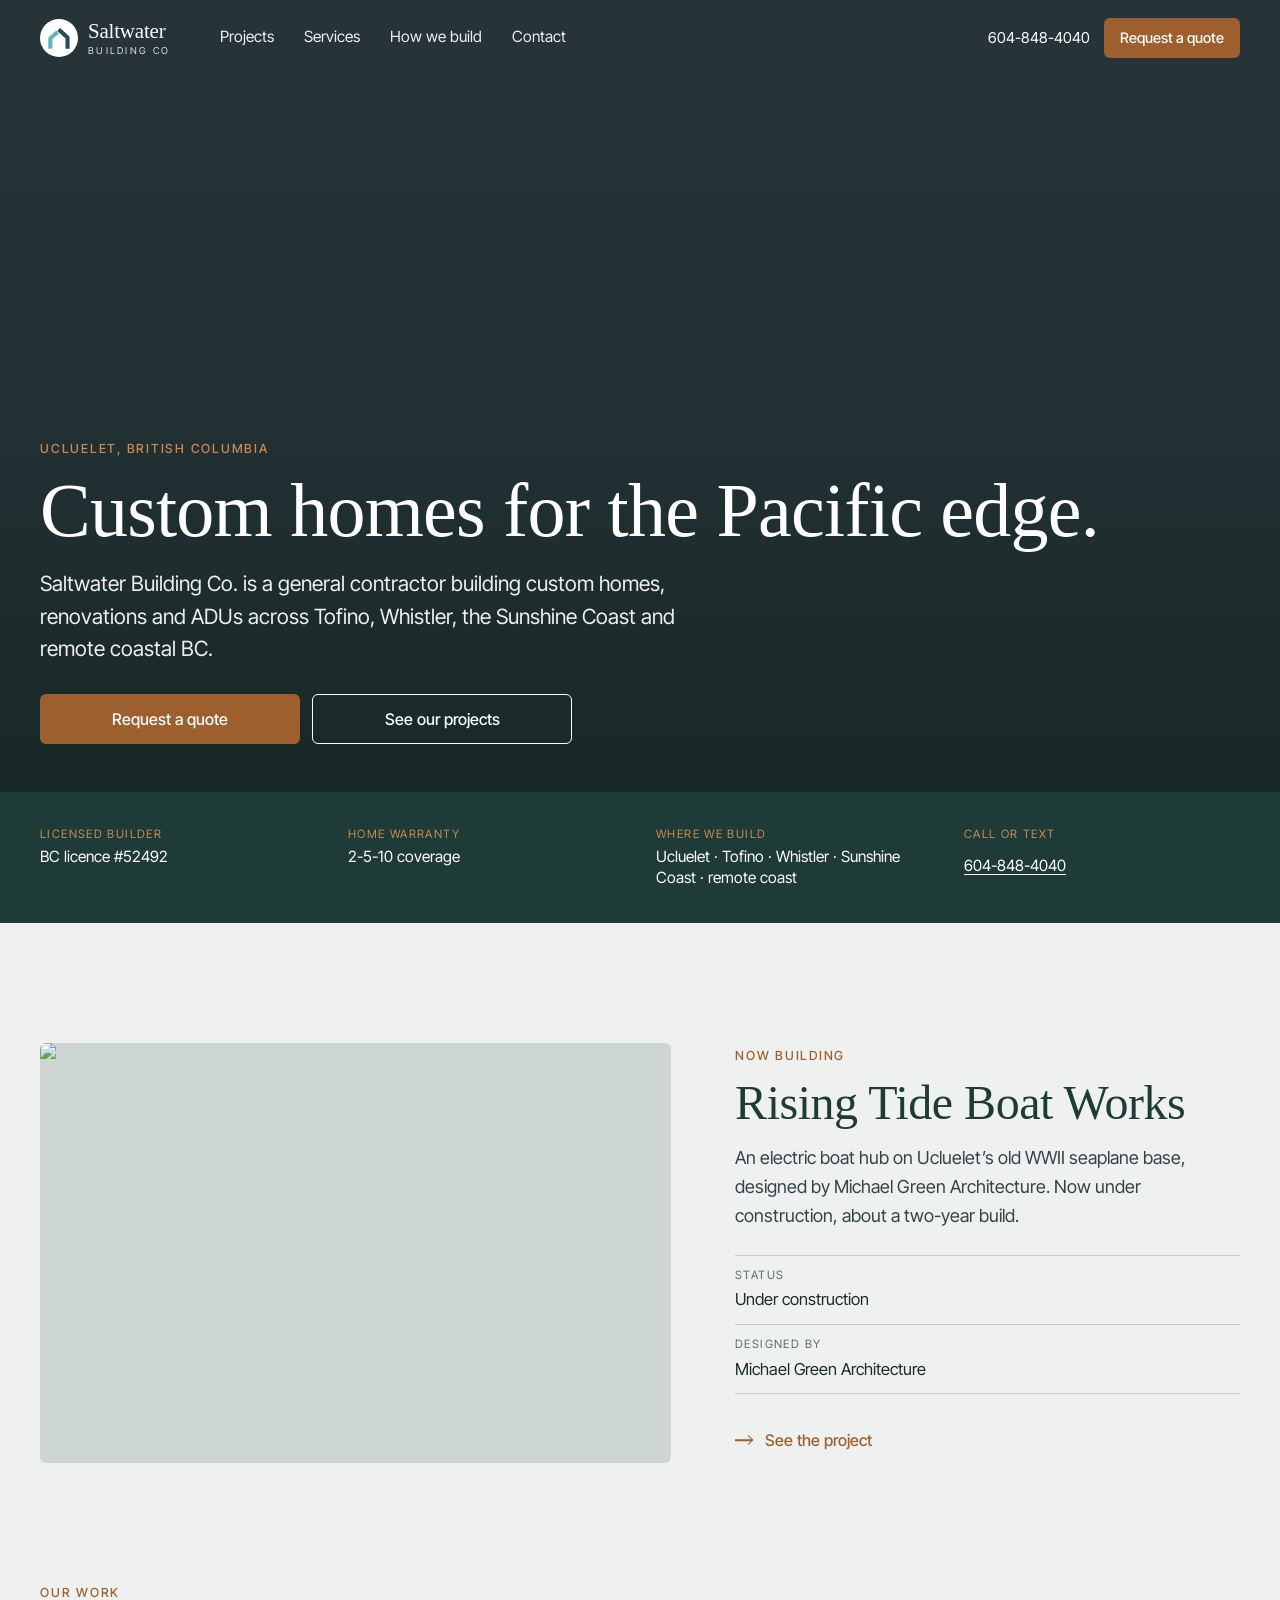
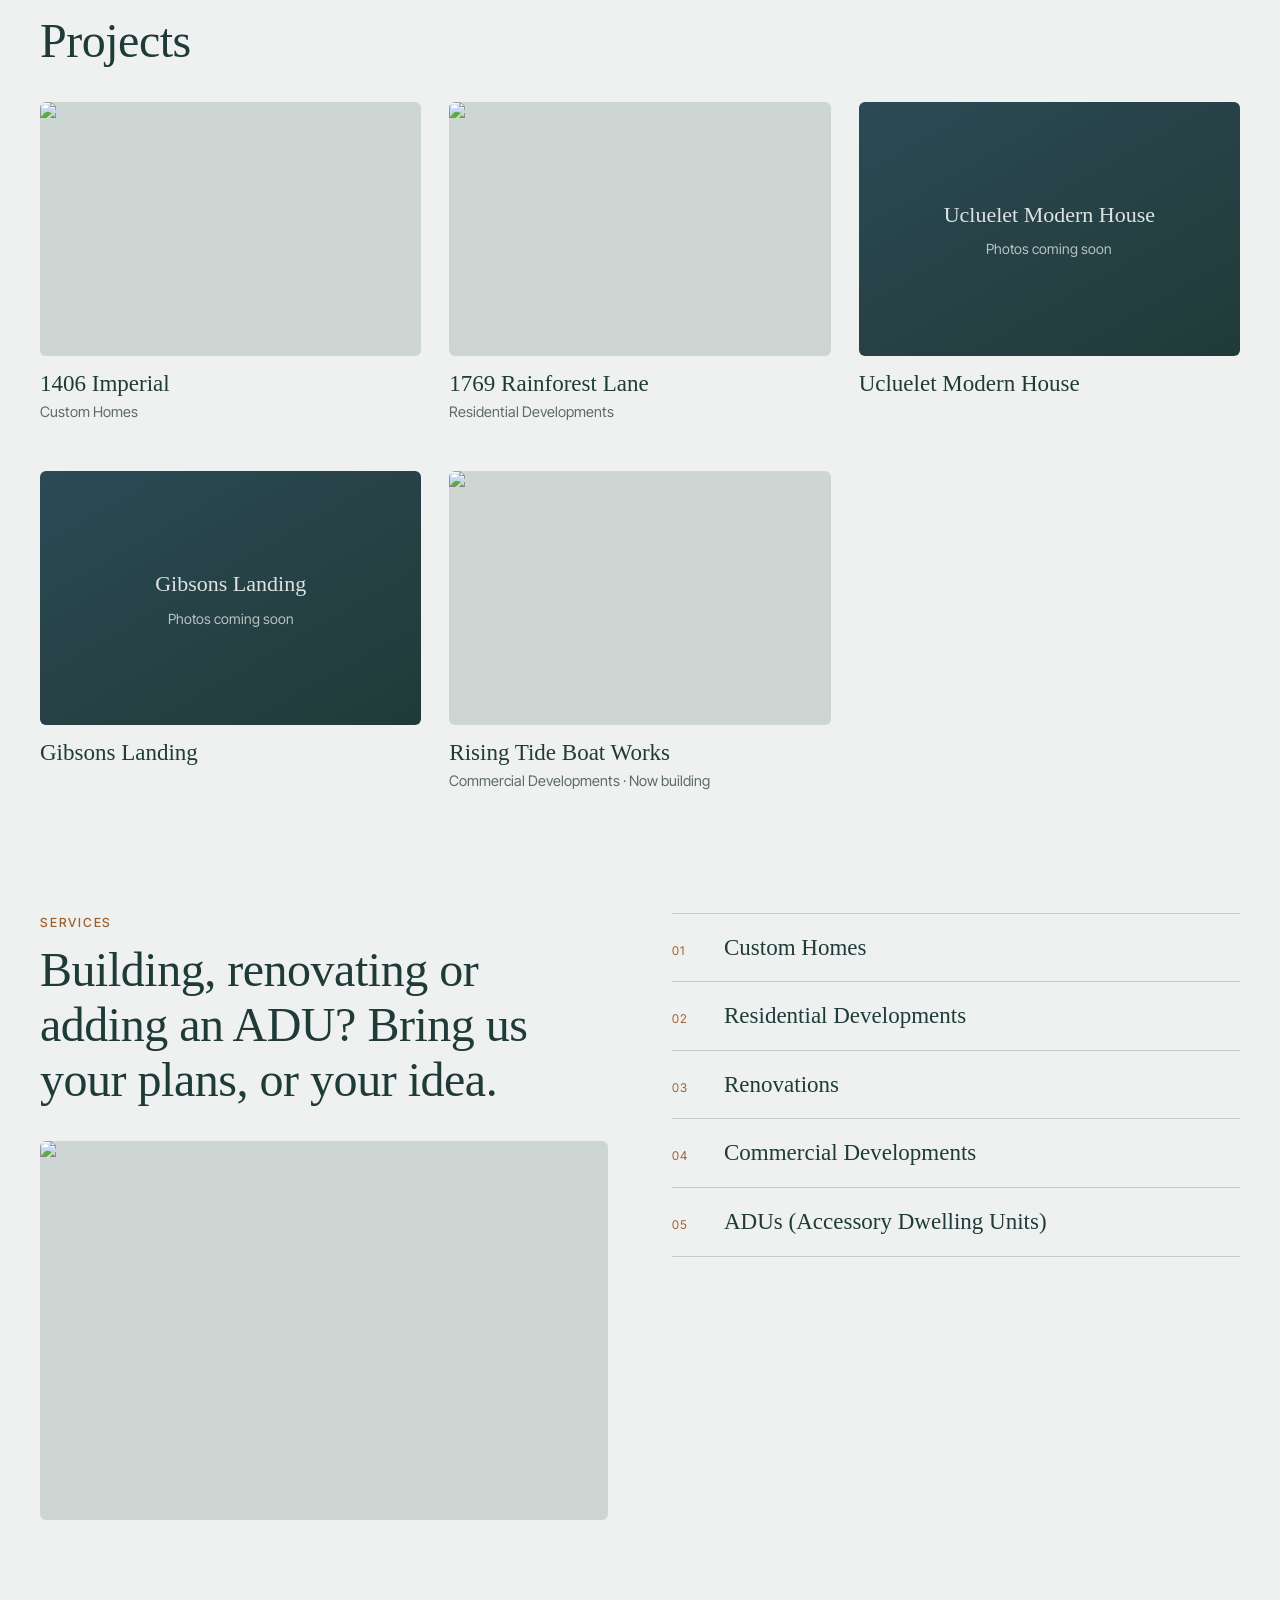
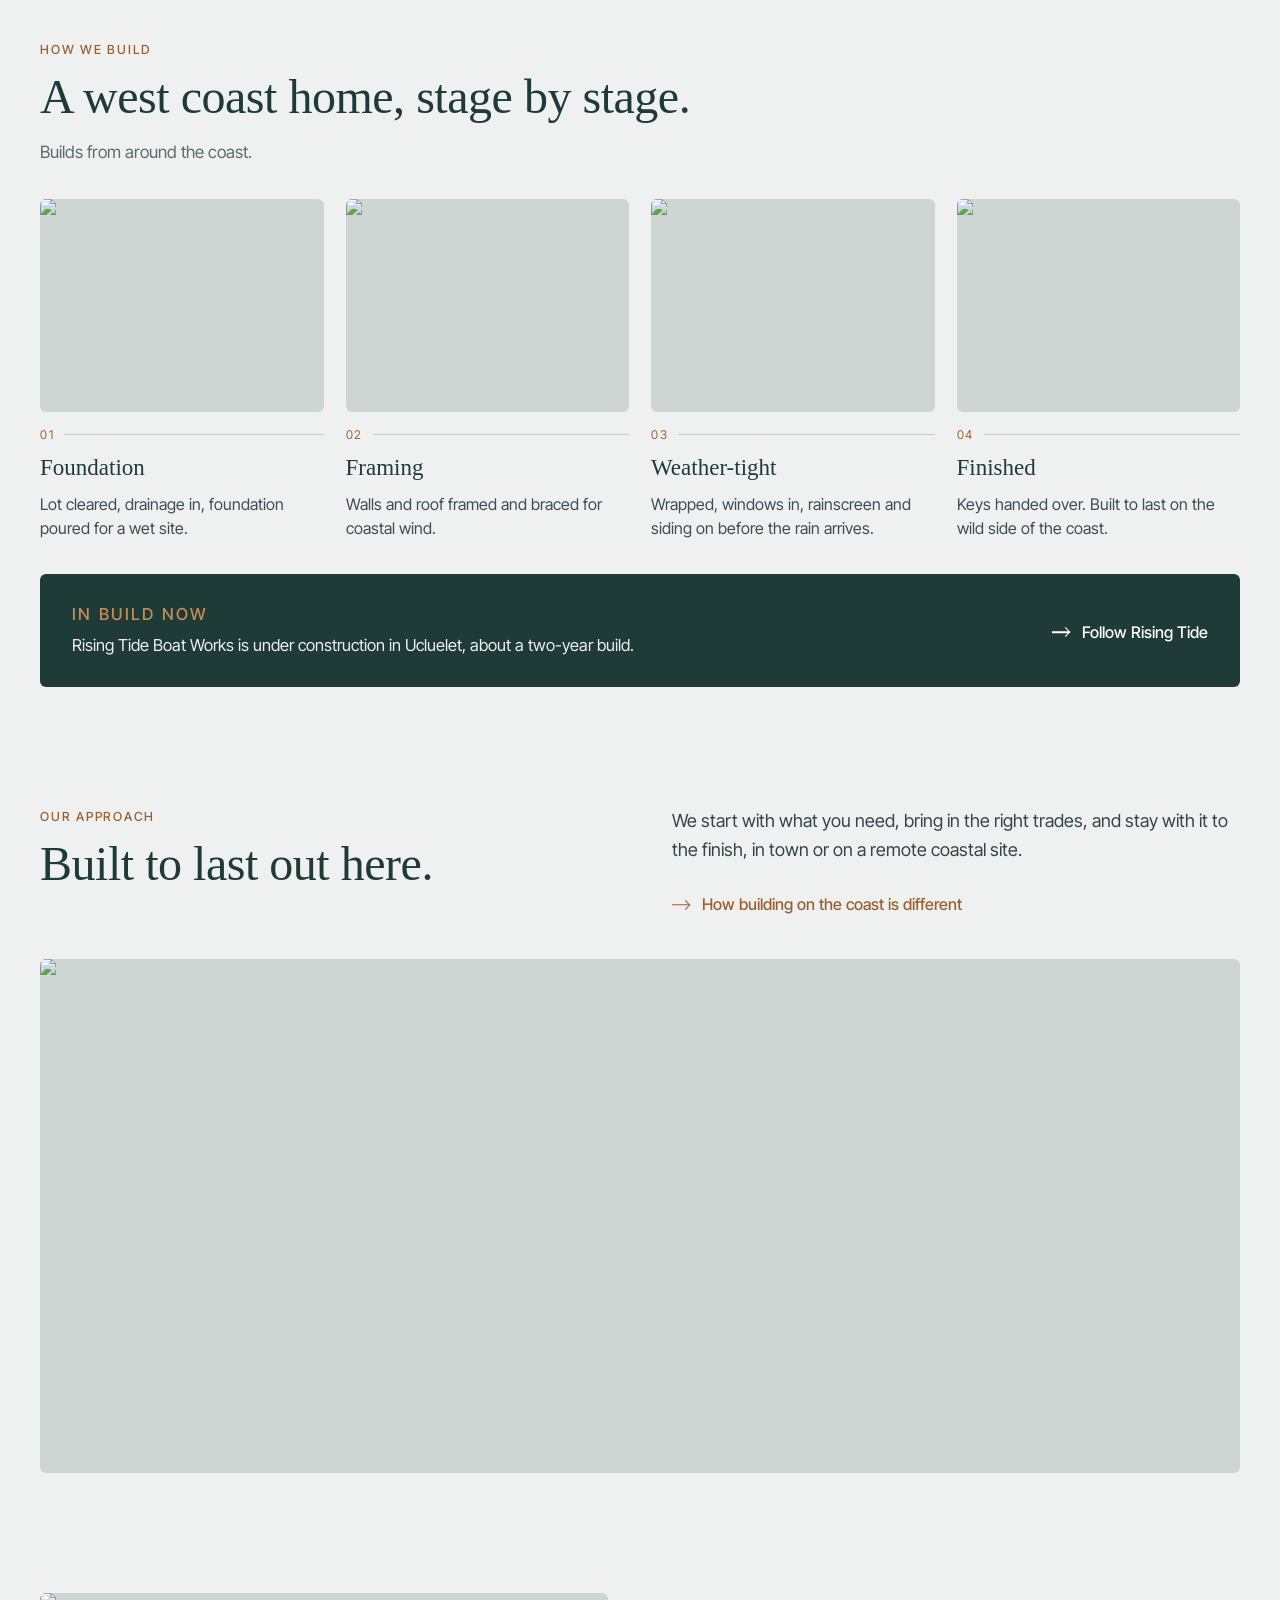
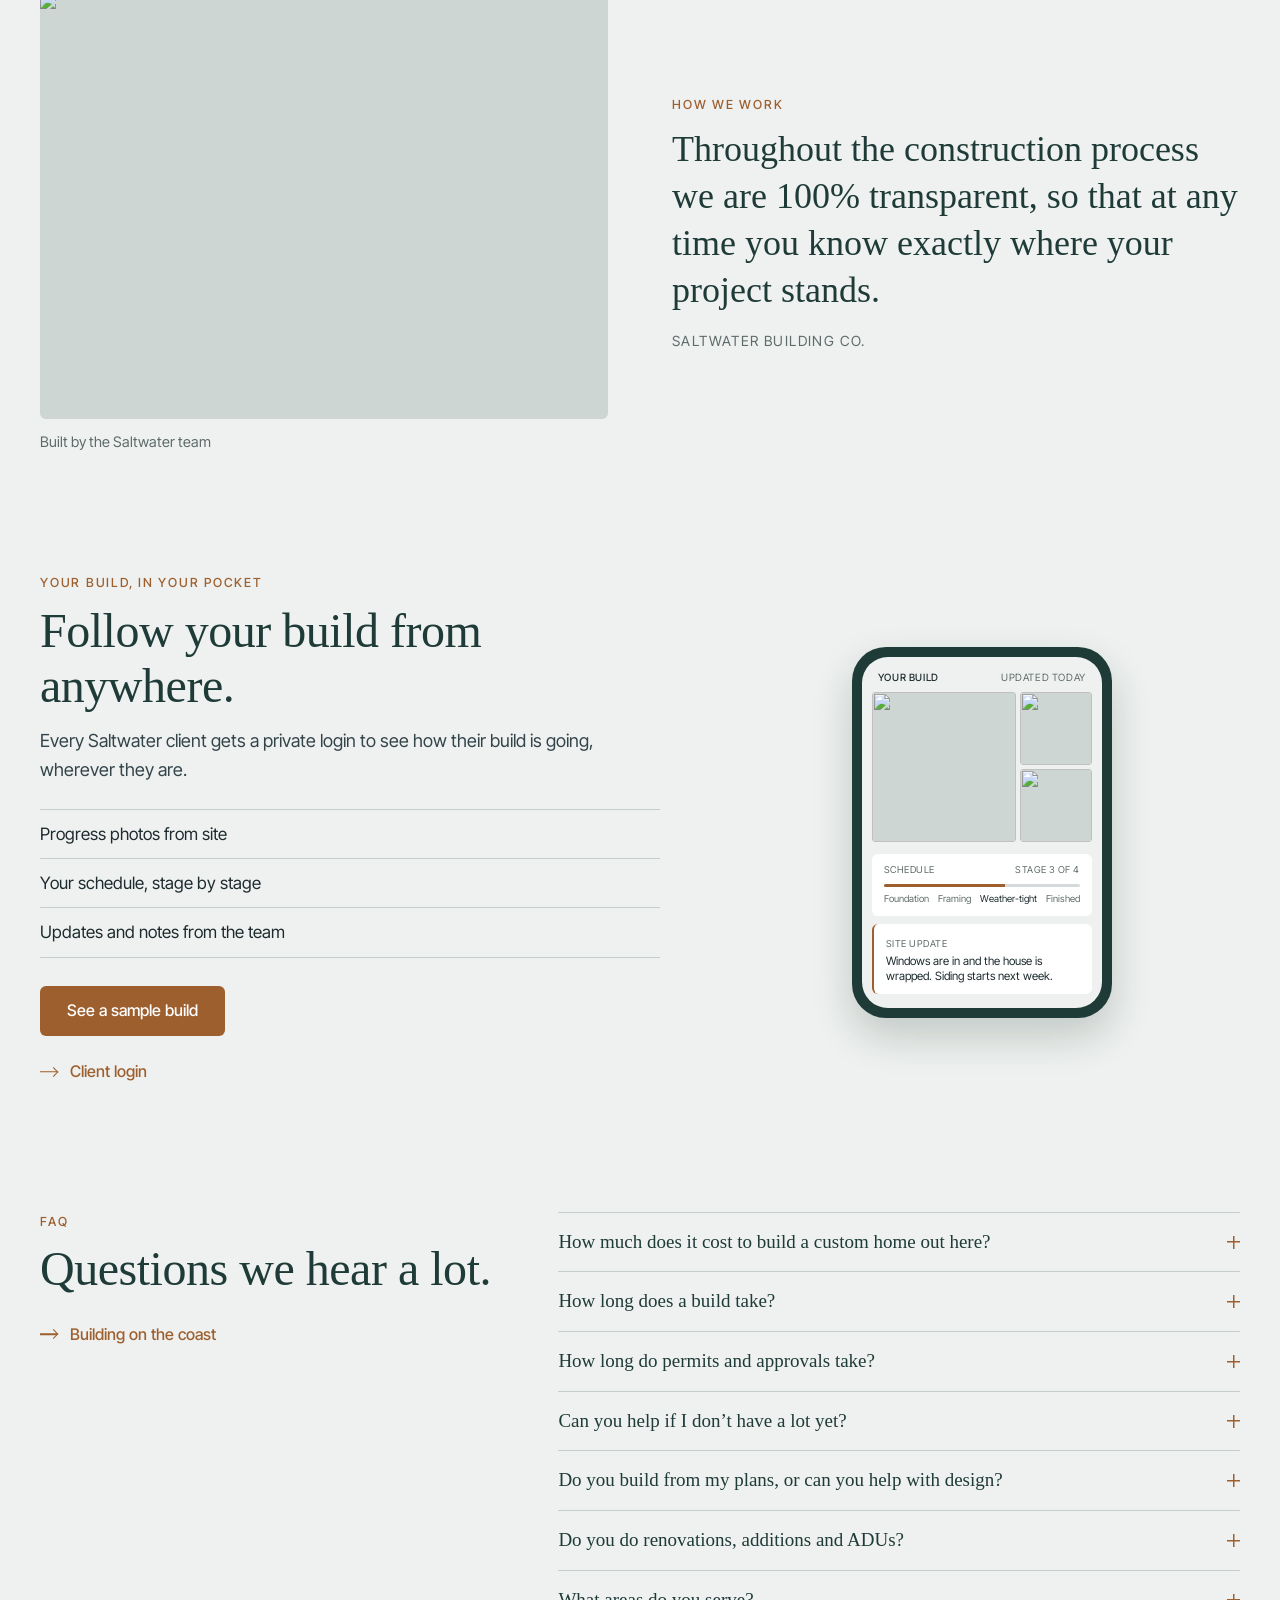
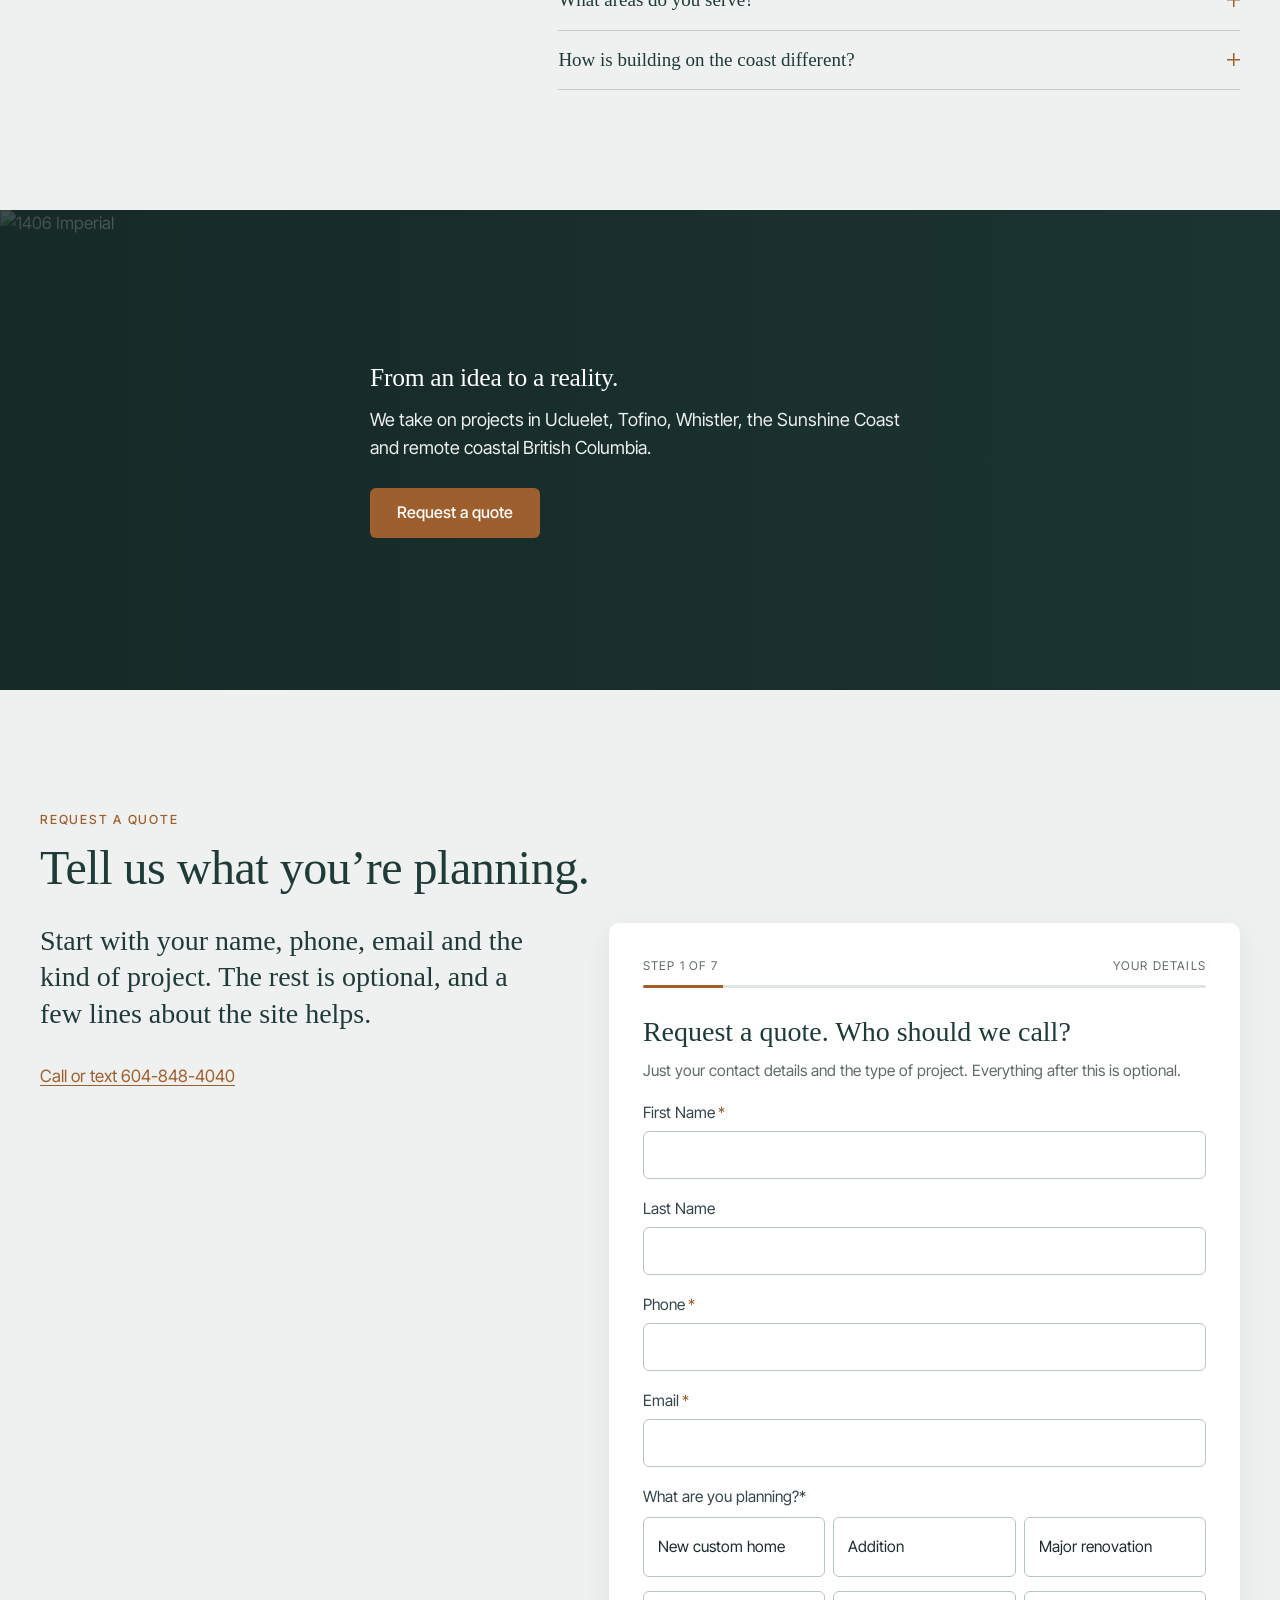
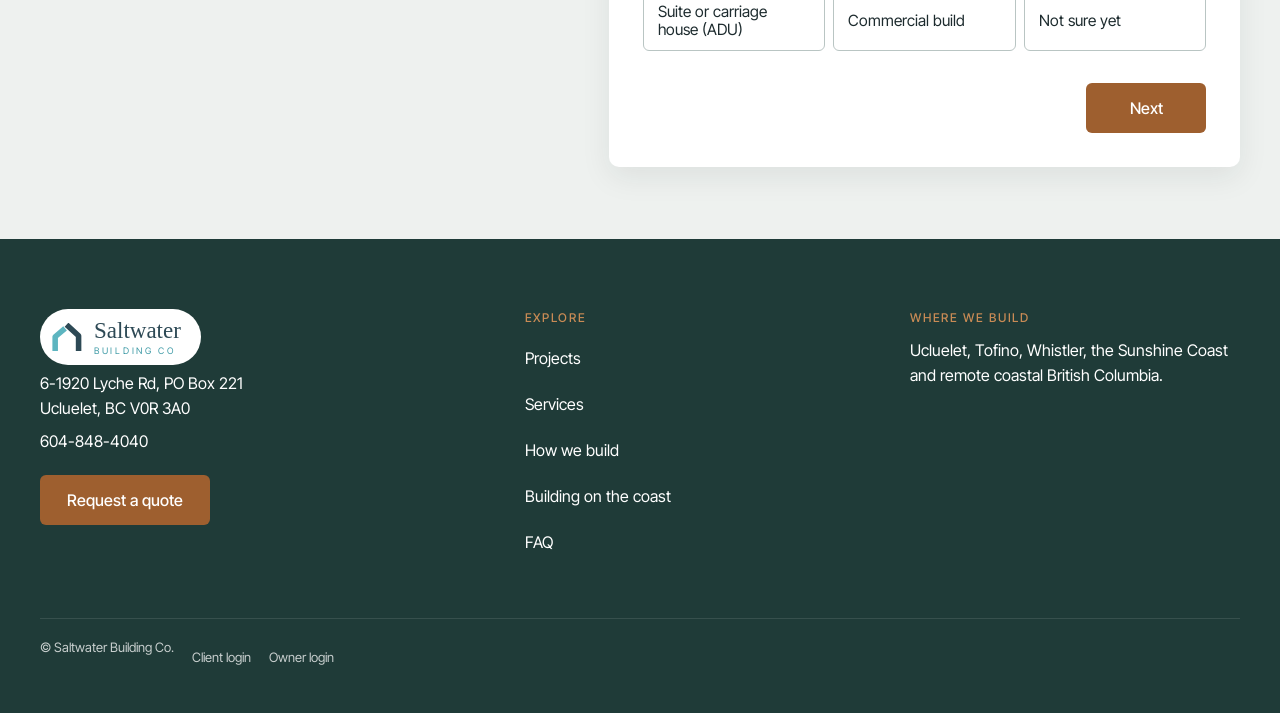
==== commit 14f93c46: "QA fixes: static project grid, neutral alt text, honest stage intro, header wrap, 40px tap areas Co-" ====
--- a/index.html
+++ b/index.html
@@ -12,7 +12,7 @@
 <link href="https://fonts.googleapis.com/css2?family=Fraunces:opsz,wght@9..144,400;9..144,500&family=Inter+Tight:wght@400;500;600&display=swap" rel="stylesheet">
 <link rel="icon" href="/favicon.svg" type="image/svg+xml">
 <link rel="apple-touch-icon" href="/apple-touch-icon.png">
-<link rel="stylesheet" href="/css/site.css?v=1">
+<link rel="stylesheet" href="/css/site.css?v=2">
 </head>
 <body>
 <a class="skip" href="#main">Skip to content</a>
@@ -137,12 +137,12 @@
     <div class="wrap">
       <p class="eyebrow">How we build</p>
       <h2 class="h-lg">A west coast home, stage by stage.</h2>
-      <p class="intro">One of our builds, from bare lot to finished home.</p>
+      <p class="intro">Builds from around the coast.</p>
       <ol class="tl">
         <li><div class="ph" data-photo-slot="stage-1" data-photo-replace><img src="https://static.wixstatic.com/media/5a3b42_09be3b94bee14498ba898faba337df7e~mv2.jpg/v1/fit/w_900,h_900,q_85,enc_avif,quality_auto/5a3b42_09be3b94bee14498ba898faba337df7e.jpg" alt="Stage 1: foundation" loading="lazy" decoding="async"></div><p class="n">01</p><p class="t">Foundation</p><p class="d">Lot cleared, drainage in, foundation poured for a wet site.</p></li>
         <li><div class="ph" data-photo-slot="stage-2" data-photo-replace><img src="https://static.wixstatic.com/media/5a3b42_d69d7f16c43440698806ce0b126fd360~mv2.jpg/v1/fit/w_900,h_900,q_85,enc_avif,quality_auto/5a3b42_d69d7f16c43440698806ce0b126fd360.jpg" alt="Stage 2: framing" loading="lazy" decoding="async"></div><p class="n">02</p><p class="t">Framing</p><p class="d">Walls and roof framed and braced for coastal wind.</p></li>
-        <li><div class="ph" data-photo-slot="stage-3" data-photo-replace><img src="https://static.wixstatic.com/media/d72bf6_83f8dbfdcded4cae876f1e85cb7a8152~mv2.jpg/v1/fit/w_900,h_900,q_85,enc_avif,quality_auto/d72bf6_83f8dbfdcded4cae876f1e85cb7a8152.jpg" alt="Stage 3: house wrapped with windows in, 1769 Rainforest Lane" loading="lazy" decoding="async"></div><p class="n">03</p><p class="t">Weather-tight</p><p class="d">Wrapped, windows in, rainscreen and siding on before the rain arrives.</p></li>
-        <li><div class="ph" data-photo-slot="stage-4" data-photo-replace><img src="https://static.wixstatic.com/media/d72bf6_a8acef7b592145c8aa0487ef0539e196~mv2.jpg/v1/fit/w_900,h_900,q_85,enc_avif,quality_auto/d72bf6_a8acef7b592145c8aa0487ef0539e196.jpg" alt="Stage 4: finished home, Bozman Cabin" loading="lazy" decoding="async"></div><p class="n">04</p><p class="t">Finished</p><p class="d">Keys handed over. Built to last on the wild side of the coast.</p></li>
+        <li><div class="ph" data-photo-slot="stage-3" data-photo-replace><img src="https://static.wixstatic.com/media/d72bf6_83f8dbfdcded4cae876f1e85cb7a8152~mv2.jpg/v1/fit/w_900,h_900,q_85,enc_avif,quality_auto/d72bf6_83f8dbfdcded4cae876f1e85cb7a8152.jpg" alt="Stage 3: house wrapped with windows in" loading="lazy" decoding="async"></div><p class="n">03</p><p class="t">Weather-tight</p><p class="d">Wrapped, windows in, rainscreen and siding on before the rain arrives.</p></li>
+        <li><div class="ph" data-photo-slot="stage-4" data-photo-replace><img src="https://static.wixstatic.com/media/d72bf6_a8acef7b592145c8aa0487ef0539e196~mv2.jpg/v1/fit/w_900,h_900,q_85,enc_avif,quality_auto/d72bf6_a8acef7b592145c8aa0487ef0539e196.jpg" alt="Stage 4: finished home" loading="lazy" decoding="async"></div><p class="n">04</p><p class="t">Finished</p><p class="d">Keys handed over. Built to last on the wild side of the coast.</p></li>
       </ol>
       <div class="now">
         <div><p class="eyebrow">In build now</p><p style="margin-top:6px">Rising Tide Boat Works is under construction in Ucluelet, about a two-year build.</p></div>
@@ -160,7 +160,7 @@
         <p style="margin-top:20px"><a class="link" href="/building-on-the-coast/"><span class="arr"></span><span class="label">How building on the coast is different</span></a></p>
       </div>
     </div>
-    <div class="wrap"><div class="ph land"><img data-photo-slot="approach" src="https://static.wixstatic.com/media/d72bf6_5a41d0930f2d45c598232451b8af68de~mv2.jpg/v1/fit/w_900,h_900,q_85,enc_avif,quality_auto/d72bf6_5a41d0930f2d45c598232451b8af68de.jpg" alt="302 Reef" loading="lazy"></div></div>
+    <div class="wrap"><div class="ph land"><img data-photo-slot="approach" src="https://static.wixstatic.com/media/d72bf6_5a41d0930f2d45c598232451b8af68de~mv2.jpg/v1/fit/w_900,h_900,q_85,enc_avif,quality_auto/d72bf6_5a41d0930f2d45c598232451b8af68de.jpg" alt="A finished Saltwater home on the coast" loading="lazy"></div></div>
   </section>
 
   <!-- 8. HOW WE WORK (plain statement) -->
@@ -575,6 +575,6 @@
   })();
 })();
 </script>
-<script src="/js/site-photos.js?v=2" data-site="saltwater-builder" data-projects data-texts defer></script>
+<script src="/js/site-photos.js?v=2" data-site="saltwater-builder" data-texts defer></script>
 </body>
 </html>
--- a/css/site.css
+++ b/css/site.css
@@ -0,0 +1,344 @@
+/* Saltwater Building Co: shared styles for every page */
+:root{
+  --sea:#1F3B38;      /* deep sea-green: header, footer, buttons */
+  --sea-2:#2A4A46;
+  --slate:#2D4955;    /* slate: text accents and panels */
+  --ink:#1D2B2E;
+  --mist:#EEF1EF;     /* background */
+  --paper:#FFFFFF;
+  --cedar:#9E5F2F;    /* warm cedar accent */
+  --cedar-lt:#C98B55;
+  --grey:#5E6B6A;
+  --rule:rgba(45,73,85,.22);
+  --pad:20px;
+  --maxw:1240px;
+  --r:6px;
+  --serif:"Fraunces",Georgia,"Times New Roman",serif;
+  --sans:"Inter Tight","Helvetica Neue",Arial,sans-serif;
+}
+*,*::before,*::after{box-sizing:border-box}
+html{-webkit-text-size-adjust:100%;scroll-behavior:smooth}
+body{margin:0;background:var(--mist);color:var(--ink);font-family:var(--sans);font-size:17px;line-height:1.55;-webkit-font-smoothing:antialiased;overflow-x:hidden}
+img{display:block;width:100%;height:100%;object-fit:cover}
+a{color:inherit;text-decoration:none}
+h1,h2,h3,h4,p{margin:0;font-weight:400}
+h1,h2,h3{font-family:var(--serif);font-weight:400;letter-spacing:-.01em;line-height:1.15;color:var(--sea)}
+.wrap{max-width:var(--maxw);margin:0 auto;padding:0 var(--pad)}
+.sr{position:absolute;left:-9999px}
+.skip{position:absolute;left:-9999px;top:0;background:#fff;padding:10px 14px;z-index:99}
+.skip:focus{left:8px;top:8px}
+
+/* ---- logo ---- */
+.brand{display:flex;align-items:center;gap:10px;color:#fff}
+.badge{width:38px;height:38px;border-radius:50%;background:#fff;display:flex;align-items:center;justify-content:center;flex:none}
+.logo-mark{width:22px;height:21px;display:block}
+.logo-mark .l{stroke:#5DB5C0}.logo-mark .r{stroke:#2D4955}
+.brand .mark{font-family:var(--serif);font-size:21px;letter-spacing:-.01em;line-height:1}
+.brand .mark small{display:block;white-space:nowrap;font-family:var(--sans);font-size:9.5px;letter-spacing:.24em;text-transform:uppercase;margin-top:4px;opacity:.85}
+
+/* ---- header ---- */
+.hdr{position:fixed;top:0;left:0;right:0;z-index:50;height:64px;transition:background .25s ease,box-shadow .25s ease;color:#fff}
+.hdr .wrap{height:100%;display:flex;align-items:center;gap:14px}
+.hdr.solid,.page-inner .hdr,.menu-open .hdr{background:var(--sea);box-shadow:0 1px 0 rgba(255,255,255,.08)}
+.hdr nav{display:none}
+.hdr .spacer{flex:1}
+.hdr .tel{display:none;font-size:15px;white-space:nowrap}
+.hbtn{display:inline-flex;align-items:center;justify-content:center;background:var(--cedar);color:#fff;border-radius:var(--r);height:40px;padding:0 16px;font-size:14.5px;font-weight:500;white-space:nowrap}
+.hbtn:hover{background:#8A5026}
+.burger{width:42px;height:42px;margin-right:-8px;border:0;background:none;padding:0;cursor:pointer;position:relative;color:#fff}
+.burger::before,.burger::after{content:"";position:absolute;left:11px;right:11px;height:2px;background:currentColor;transition:transform .25s ease,top .25s ease}
+.burger::before{top:16px;box-shadow:0 6px 0 currentColor}
+.burger::after{top:28px}
+.menu-open .burger::before{top:21px;box-shadow:none;transform:rotate(45deg)}
+.menu-open .burger::after{top:21px;transform:rotate(-45deg)}
+.menu{position:fixed;top:64px;left:0;right:0;z-index:49;background:var(--sea);color:#fff;padding:8px var(--pad) 26px;opacity:0;visibility:hidden;transform:translateY(-8px);transition:opacity .2s ease,transform .2s ease,visibility .2s}
+.menu-open .menu{opacity:1;visibility:visible;transform:none}
+.menu nav a{display:block;padding:14px 0;font-family:var(--serif);font-size:24px;border-bottom:1px solid rgba(255,255,255,.14)}
+.menu .menu-foot{margin-top:18px;font-size:15px;line-height:1.5;opacity:.85}
+.menu-open{overflow:hidden}
+@media (min-width:900px){
+  .hdr{height:76px}
+  .hdr nav{display:flex;gap:30px;margin-left:36px;font-size:15.5px}
+  .hdr nav a{opacity:.92;padding:6px 0;border-bottom:1.5px solid transparent}
+  .hdr nav a:hover{border-color:var(--cedar-lt)}
+  .hdr .tel{display:block}
+  .burger,.menu{display:none}
+}
+
+/* ---- buttons and links ---- */
+.btn,.btn-ghost{display:inline-flex;align-items:center;justify-content:center;min-height:50px;padding:0 26px;border-radius:var(--r);font:inherit;font-size:16px;font-weight:500;cursor:pointer;border:1.5px solid transparent;-webkit-appearance:none;appearance:none;text-align:center}
+.btn{background:var(--cedar);color:#fff}
+.btn:hover{background:#8A5026}
+.btn-ghost{background:transparent;color:inherit;border-color:currentColor}
+.btn-ghost:hover{background:rgba(255,255,255,.12)}
+.on-light .btn-ghost,.btn-ghost.dk{color:var(--sea)}
+.btn-ghost.dk:hover{background:rgba(31,59,56,.07)}
+.link{display:inline-flex;align-items:center;gap:12px;font-weight:500;font-size:16px;color:var(--cedar);line-height:1.2}
+.link .arr{display:inline-block;width:18px;height:10px;position:relative}
+.link .arr::before{content:"";position:absolute;left:0;right:1px;top:50%;height:1.5px;background:currentColor;transform:translateY(-50%)}
+.link .arr::after{content:"";position:absolute;right:1px;top:50%;width:7px;height:7px;border-top:1.5px solid currentColor;border-right:1.5px solid currentColor;transform:translateY(-50%) rotate(45deg)}
+.link:hover .label{text-decoration:underline;text-underline-offset:4px}
+
+/* ---- type ---- */
+.eyebrow{font-size:12.5px;letter-spacing:.14em;text-transform:uppercase;color:var(--cedar);font-weight:500}
+.h-xl{font-size:clamp(38px,9.5vw,76px);line-height:1.05}
+.h-lg{font-size:clamp(30px,6.4vw,48px)}
+.h-md{font-size:clamp(25px,4.6vw,34px)}
+.body{font-size:17px;line-height:1.6;color:#33444a}
+.sec{padding-top:72px}
+.sec h2{margin-top:10px}
+.sec .intro{margin-top:14px;color:var(--grey);max-width:36em}
+@media (min-width:900px){.sec{padding-top:120px}.body{font-size:18px}}
+
+/* ---- hero ---- */
+.hero{position:relative;min-height:88svh;min-height:88vh;display:flex;align-items:flex-end;overflow:hidden;color:#fff;background:#2f3a40 url(/wave-poster.jpg) center/cover no-repeat}
+.hero-vid{position:absolute;inset:0;width:100%;height:100%;object-fit:cover}
+.hero::after{content:"";position:absolute;inset:0;background:linear-gradient(to top,rgba(20,38,36,.88) 0%,rgba(20,38,36,.5) 45%,rgba(20,38,36,.3) 100%)}
+.hero .wrap{position:relative;z-index:2;padding-top:120px;padding-bottom:48px;width:100%}
+.hero h1{color:#fff;max-width:14em}
+.hero .sub{margin-top:18px;font-size:clamp(17px,2.4vw,21px);max-width:32em;color:rgba(255,255,255,.92)}
+.hero .cta{margin-top:28px;display:flex;flex-wrap:wrap;gap:12px}
+.hero .cta a{flex:1 1 200px;max-width:260px}
+@media (prefers-reduced-motion:reduce){.hero-vid{display:none}}
+
+/* ---- proof band ---- */
+.proof{background:var(--sea);color:#fff}
+.proof .row{display:grid;grid-template-columns:1fr 1fr;gap:20px 16px;padding-block:26px}
+.proof .k{font-size:11.5px;letter-spacing:.12em;text-transform:uppercase;color:var(--cedar-lt)}
+.proof .v{font-size:15.5px;line-height:1.35;margin-top:3px}
+.proof a.v{text-decoration:underline;text-underline-offset:3px}
+@media (min-width:900px){.proof .row{grid-template-columns:repeat(4,1fr);gap:32px;padding-block:34px}}
+
+/* ---- photos ---- */
+.ph{overflow:hidden;background:#cdd6d3;border-radius:var(--r)}
+.ph img{color:transparent;font-size:0}
+.ph-empty{display:flex;align-items:center;justify-content:center;background:linear-gradient(150deg,var(--slate),var(--sea)) !important;color:rgba(255,255,255,.85);text-align:center;padding:20px;font-family:var(--serif);font-size:22px}
+.ph-empty span{font-size:14px;font-family:var(--sans);opacity:.8;display:block;margin-top:6px}
+.cap{margin-top:12px;font-size:14.5px;color:var(--grey)}
+
+/* ---- now building ---- */
+.tide .grid{display:grid;gap:28px}
+.tide .ph{aspect-ratio:3/2}
+.facts{margin:24px 0 0;border-top:1px solid var(--rule)}
+.facts>div{padding:11px 0;border-bottom:1px solid var(--rule)}
+.facts dt{font-size:11.5px;letter-spacing:.12em;text-transform:uppercase;color:var(--grey)}
+.facts dd{margin:3px 0 0;font-size:16.5px}
+.tide .link{margin-top:26px}
+@media (min-width:900px){.tide .grid{grid-template-columns:1.25fr 1fr;gap:64px;align-items:center}}
+
+/* ---- projects grid ---- */
+.pgrid{display:grid;grid-template-columns:1fr;gap:34px 22px;margin-top:34px}
+.card{display:block;color:inherit}
+.card .ph{aspect-ratio:3/2;transition:transform .4s ease}
+.card .ph img{transition:transform .5s ease}
+@media (hover:hover){.card:hover .ph img{transform:scale(1.03)}}
+.card .t{font-family:var(--serif);font-size:23px;line-height:1.2;margin-top:14px;color:var(--sea)}
+.card .c{font-size:14.5px;color:var(--grey);margin-top:3px}
+.card.flash .ph{outline:3px solid var(--cedar);outline-offset:4px}
+@media (min-width:640px){.pgrid{grid-template-columns:1fr 1fr}}
+@media (min-width:1000px){.pgrid{grid-template-columns:repeat(3,1fr);gap:48px 28px}}
+
+/* ---- services ---- */
+.svc-grid{display:grid;gap:34px}
+.svc{list-style:none;margin:0;padding:0;border-bottom:1px solid var(--rule)}
+.svc li{border-top:1px solid var(--rule)}
+.svc a{display:grid;grid-template-columns:52px 1fr;align-items:baseline;padding:16px 0;-webkit-tap-highlight-color:transparent}
+.svc .n{font-size:12px;color:var(--cedar);letter-spacing:.06em}
+.svc .s{font-family:var(--serif);font-size:23px;color:var(--sea)}
+@media (hover:hover){.svc a:hover .s{color:var(--cedar)}}
+.services .land{aspect-ratio:3/2;margin-top:28px}
+@media (min-width:900px){.svc-grid{grid-template-columns:1fr 1fr;gap:64px;align-items:start}.services .land{margin-top:34px}}
+
+/* ---- how we build / timeline ---- */
+.tl{list-style:none;margin:34px 0 0;padding:0;display:grid;gap:34px;counter-reset:s}
+.tl li .ph{aspect-ratio:4/3}
+.tl .n{margin-top:14px;font-size:12px;letter-spacing:.14em;color:var(--cedar);display:flex;align-items:center;gap:10px}
+.tl .n::after{content:"";height:1px;flex:1;background:var(--rule)}
+.tl .t{font-family:var(--serif);font-size:23px;margin-top:6px;color:var(--sea)}
+.tl .d{margin-top:6px;font-size:16px;color:#3d4d52;line-height:1.5}
+.now{margin-top:34px;background:var(--sea);color:#fff;border-radius:var(--r);padding:22px;display:grid;gap:12px}
+.now .eyebrow{color:var(--cedar-lt)}
+.now p{font-size:16.5px;color:rgba(255,255,255,.92);max-width:42em}
+.now .link{color:#fff;margin-top:4px}
+@media (min-width:700px){.tl{grid-template-columns:repeat(2,1fr)}}
+@media (min-width:1000px){.tl{grid-template-columns:repeat(4,1fr);gap:22px}.now{grid-template-columns:1fr auto;align-items:center;padding:28px 32px}}
+.approach .grid{display:grid;gap:24px}
+.approach .land{margin-top:34px;aspect-ratio:3/2}
+@media (min-width:900px){.approach .grid{grid-template-columns:1fr 1fr;gap:64px;align-items:start}.approach .land{aspect-ratio:21/9}}
+
+/* ---- how we work (plain statement) ---- */
+.work .grid{display:grid;gap:28px}
+.work .ph{aspect-ratio:4/3}
+.work .statement{font-family:var(--serif);font-size:clamp(25px,4.4vw,36px);line-height:1.3;color:var(--sea);margin-top:12px}
+.work .by{margin-top:16px;font-size:14px;letter-spacing:.1em;text-transform:uppercase;color:var(--grey)}
+@media (min-width:900px){.work .grid{grid-template-columns:1fr 1fr;gap:64px;align-items:center}}
+
+/* ---- photo band with quote button ---- */
+.band{position:relative;margin-top:72px;min-height:420px;display:flex;align-items:center;color:#fff;overflow:hidden;background:var(--sea)}
+.band>img{position:absolute;inset:0}
+.band::after{content:"";position:absolute;inset:0;background:linear-gradient(90deg,rgba(20,38,36,.82),rgba(20,38,36,.35))}
+.band .wrap{position:relative;z-index:2;padding-block:64px}
+.band h2{color:#fff;max-width:14em}
+.band p{margin-top:14px;max-width:30em;font-size:18px;color:rgba(255,255,255,.92)}
+.band .btn{margin-top:26px}
+@media (min-width:900px){.band{margin-top:120px;min-height:480px}}
+
+/* ---- portal sample ---- */
+.portal .grid{display:grid;gap:30px}
+.portal ul.pts{list-style:none;margin:24px 0 0;padding:0;border-top:1px solid var(--rule)}
+.portal ul.pts li{padding:11px 0;border-bottom:1px solid var(--rule)}
+.portal .links{display:flex;flex-direction:column;align-items:flex-start;gap:16px;margin-top:28px}
+.phone{margin:10px auto 0;width:260px;border-radius:34px;background:var(--sea);padding:10px;box-shadow:0 18px 40px rgba(20,38,36,.2)}
+.phone .scr{border-radius:26px;overflow:hidden;background:var(--mist);font-size:11px;line-height:1.3}
+.phone .bar{display:flex;justify-content:space-between;align-items:center;padding:14px 16px 8px;font-size:10px;letter-spacing:.06em;text-transform:uppercase;color:var(--grey)}
+.phone .bar b{font-weight:500;color:var(--ink)}
+.phone .feed{display:grid;grid-template-columns:2fr 1fr;grid-template-rows:1fr 1fr;gap:4px;height:150px;padding:0 10px}
+.phone .feed div{overflow:hidden;background:#cdd6d3;border-radius:4px}
+.phone .feed div:first-child{grid-row:span 2}
+.phone .sch{margin:12px 10px 0;padding:10px 12px;background:#fff;border-radius:6px}
+.phone .sch .k{display:flex;justify-content:space-between;color:var(--grey);text-transform:uppercase;letter-spacing:.05em;font-size:9.5px}
+.phone .sch .track{margin-top:8px;height:3px;background:rgba(45,73,85,.2);border-radius:2px;overflow:hidden}
+.phone .sch .track span{display:block;width:62%;height:100%;background:var(--cedar)}
+.phone .sch .st{display:flex;justify-content:space-between;margin-top:6px;font-size:9.5px;color:var(--grey)}
+.phone .sch .st .on{color:var(--ink)}
+.phone .note{margin:8px 10px 14px;padding:10px 12px;background:#fff;border-radius:6px;border-left:2px solid var(--cedar)}
+.phone .note .k{color:var(--grey);text-transform:uppercase;letter-spacing:.05em;font-size:9.5px}
+.phone .note p{margin-top:4px;font-size:11.5px;color:var(--ink)}
+@media (min-width:900px){.portal .grid{grid-template-columns:1.2fr 1fr;gap:64px;align-items:center}.phone{margin:0 auto}}
+
+/* ---- reviews (hidden until real ones exist) ---- */
+.reviews{list-style:none;margin:30px 0 0;padding:0;display:grid;gap:24px}
+.reviews:empty{display:none}
+.review{border-top:1px solid var(--rule);padding-top:18px}
+.review p{font-family:var(--serif);font-size:20px;line-height:1.35}
+.review .who{margin-top:12px;font-family:var(--sans);font-size:12px;color:var(--grey);letter-spacing:.1em;text-transform:uppercase}
+@media (min-width:900px){.reviews{grid-template-columns:repeat(3,1fr)}}
+
+/* ---- FAQ ---- */
+.faq-wrap{display:grid;gap:26px}
+.faq{border-bottom:1px solid var(--rule)}
+.faq details{border-top:1px solid var(--rule)}
+.faq summary{list-style:none;cursor:pointer;display:flex;justify-content:space-between;align-items:center;gap:20px;padding:17px 0;font-family:var(--serif);font-size:19px;line-height:1.3;color:var(--sea);-webkit-tap-highlight-color:transparent}
+.faq summary::-webkit-details-marker{display:none}
+.faq summary::after{content:"";flex:none;width:13px;height:13px;background:linear-gradient(currentColor,currentColor) center/13px 1.5px no-repeat,linear-gradient(currentColor,currentColor) center/1.5px 13px no-repeat;color:var(--cedar);transition:transform .25s ease}
+.faq details[open] summary::after{transform:rotate(45deg)}
+.faq .a{padding:0 0 20px;color:#3d4d52;font-size:16.5px;max-width:40em}
+@media (min-width:900px){.faq-wrap{grid-template-columns:1fr 1.5fr;gap:64px;align-items:start}}
+
+/* ---- contact / quote form ---- */
+.contact{padding-bottom:72px}
+.contact .grid{display:grid;gap:30px;margin-top:8px}
+.contact .lead{font-family:var(--serif);font-size:clamp(22px,3.6vw,28px);line-height:1.3;color:var(--sea)}
+.contact .lead+.lead{margin-top:16px}
+.contact .qside .links{margin-top:24px;display:grid;gap:10px;font-size:17px}
+.contact .qside .links a{color:var(--cedar);text-decoration:underline;text-underline-offset:3px}
+.qcard{background:var(--paper);border-radius:10px;padding:22px 18px;box-shadow:0 10px 30px rgba(20,38,36,.08)}
+form{margin:0;max-width:640px}
+.fld{margin-bottom:18px}
+.fld label{display:block;font-size:15.5px;color:#33444a;margin-bottom:6px}
+.fld label .req{color:var(--cedar);margin-left:3px}
+.fld input,.fld textarea{width:100%;display:block;font:inherit;font-size:16px;color:var(--ink);background:#fff;border:1px solid #b9c5c3;border-radius:var(--r);padding:10px 12px;height:48px;outline:none;-webkit-appearance:none;appearance:none}
+.fld textarea{height:130px;resize:vertical}
+.fld input:focus,.fld textarea:focus{border-color:var(--sea);box-shadow:0 0 0 3px rgba(31,59,56,.12)}
+.chk{display:flex;align-items:center;gap:10px;font-size:16px;color:#33444a;margin:4px 0 24px;cursor:pointer}
+.chk input{width:18px;height:18px;margin:0;accent-color:var(--sea)}
+.hp{position:absolute;left:-9999px}
+.q-step{border:0;margin:0 0 40px;padding:0;min-width:0}
+.q-step legend{padding:0;margin:0 0 18px;font-family:var(--serif);font-size:clamp(23px,4vw,28px);line-height:1.25;color:var(--sea)}
+.q-step .q-sub{margin:-8px 0 18px;color:var(--grey);font-size:15.5px}
+.q-opt{color:var(--grey);font-size:13px;margin-left:4px}
+.q-lbl{display:block;font-size:15.5px;color:#33444a;margin-bottom:8px}
+.tiles{display:grid;grid-template-columns:1fr 1fr;gap:8px}
+.tiles.sm{grid-template-columns:repeat(3,1fr)}
+.tile{position:relative;display:block;cursor:pointer;-webkit-tap-highlight-color:transparent}
+.tile input{position:absolute;opacity:0;inset:0;width:100%;height:100%;margin:0;cursor:pointer}
+.tile span{display:flex;align-items:center;min-height:60px;height:100%;padding:10px 14px;background:#fff;border:1px solid #b9c5c3;border-radius:var(--r);font-size:15.5px;line-height:1.2;color:var(--ink);transition:border-color .15s,background .15s,color .15s}
+.tiles.sm .tile span{min-height:48px;justify-content:center}
+@media (hover:hover){.tile:hover span{border-color:var(--sea)}}
+.tile input:checked+span{background:var(--sea);border-color:var(--sea);color:#fff}
+.tile input:focus-visible+span{outline:2px solid var(--cedar);outline-offset:2px}
+.q-progress{margin-bottom:26px}
+.q-label{display:flex;justify-content:space-between;font-size:12px;color:var(--grey);letter-spacing:.1em;text-transform:uppercase}
+.q-bar{margin-top:10px;height:3px;border-radius:2px;background:rgba(45,73,85,.15);position:relative;overflow:hidden}
+.q-bar span{position:absolute;left:0;top:0;bottom:0;width:0;background:var(--cedar);transition:width .3s ease}
+.q-error{margin:14px 0 0;color:#b00020;font-size:15px}
+.q-nav{display:flex;align-items:center;justify-content:space-between;gap:12px;margin-top:26px}
+.q-nav .btn{min-width:120px}
+.q-nav [data-next],.q-nav [type=submit]{margin-left:auto}
+.q-nav .btn.alt{background:transparent;color:var(--sea);border-color:var(--sea)}
+.q-back{background:none;border:0;padding:12px 0;cursor:pointer;color:var(--sea);font-family:inherit}
+.q-back .arr{transform:scaleX(-1)}
+.drop{display:block;margin-top:4px;padding:16px 14px;border:1.5px dashed #9fb0ad;border-radius:var(--r);background:#fff;cursor:pointer}
+.drop-h{display:block;font-size:16px}
+.drop input{display:block;margin:10px 0 6px;font:inherit;font-size:14px;max-width:100%}
+.drop small{display:block;font-size:13px;color:var(--grey);line-height:1.3}
+.drop-name{display:block;margin-top:6px;font-size:14px;font-weight:500}
+.drop-name:empty{display:none}
+.q-on .q-step{display:none;margin-bottom:0}
+.q-on .q-step.q-cur{display:block;animation:qIn .25s ease}
+@keyframes qIn{from{opacity:0;transform:translateY(6px)}to{opacity:1;transform:none}}
+@media (prefers-reduced-motion:reduce){.q-on .q-step.q-cur{animation:none}.q-bar span{transition:none}}
+.q-done{max-width:600px}
+.q-done .body{margin-top:14px}
+.q-done .link{margin-top:24px}
+.q-done .call{margin-top:18px}
+.q-done .call a{text-decoration:underline;text-underline-offset:3px}
+@media (min-width:700px){.qcard{padding:34px}.tiles{grid-template-columns:repeat(3,1fr)}}
+@media (min-width:1000px){.contact .grid{grid-template-columns:1fr 1.25fr;gap:64px;align-items:start}}
+
+/* ---- quote band on inner pages ---- */
+.qband{margin-top:72px;background:var(--sea);color:#fff}
+.qband .wrap{padding-block:52px;display:grid;gap:20px}
+.qband h2{color:#fff;font-size:clamp(26px,5vw,38px)}
+.qband p{color:rgba(255,255,255,.9);max-width:34em}
+.qband .cta{display:flex;flex-wrap:wrap;gap:12px;margin-top:6px}
+@media (min-width:900px){.qband{margin-top:110px}.qband .wrap{grid-template-columns:1.4fr 1fr;align-items:center;padding-block:68px}.qband .cta{justify-content:flex-end}}
+
+/* ---- inner pages ---- */
+.page-inner main{padding-top:64px}
+.phead{padding-top:44px}
+.phead h1{font-size:clamp(34px,8vw,60px);margin-top:10px}
+.phead .lede{margin-top:16px;max-width:36em;font-size:19px;color:#33444a}
+.crumb{font-size:14px;color:var(--grey)}
+.crumb a{color:var(--cedar);text-decoration:underline;text-underline-offset:3px}
+.pimg{margin-top:30px;aspect-ratio:3/2}
+.pbody{margin-top:30px;display:grid;gap:26px}
+.pnext{margin-top:56px;display:grid;gap:12px}
+.pnext a{display:flex;justify-content:space-between;align-items:center;gap:16px;padding:16px 0;border-top:1px solid var(--rule);font-family:var(--serif);font-size:21px;color:var(--sea)}
+.pnext a:last-child{border-bottom:1px solid var(--rule)}
+.prose h2{font-size:clamp(24px,4.4vw,32px);margin-top:44px}
+.prose h2:first-child{margin-top:0}
+.prose p{margin-top:12px;max-width:40em;color:#33444a;font-size:17.5px}
+@media (min-width:900px){.page-inner main{padding-top:76px}.phead{padding-top:70px}.pbody{grid-template-columns:1fr 1fr;gap:64px}.pimg{aspect-ratio:16/9}}
+
+/* ---- footer ---- */
+footer{background:var(--sea);color:#fff;margin-top:0}
+footer .wrap{padding-top:54px;padding-bottom:36px;display:grid;gap:30px;font-size:16px;line-height:1.55}
+footer .foot-logo{display:inline-flex;align-items:center;gap:12px;background:#fff;border-radius:999px;padding:10px 20px 10px 12px;margin-bottom:6px}
+footer .foot-logo .logo-mark{width:30px;height:28px}
+footer .foot-logo .wm{font-family:var(--serif);font-size:23px;line-height:1;color:var(--slate)}
+footer .foot-logo .wm small{display:block;font-family:var(--sans);font-size:9px;letter-spacing:.3em;margin-top:4px;color:#3e9aa6;text-transform:uppercase}
+footer h4{font-size:12px;letter-spacing:.14em;text-transform:uppercase;color:var(--cedar-lt);margin-bottom:10px;font-weight:500}
+footer a:hover{text-decoration:underline;text-underline-offset:3px}
+footer ul{list-style:none;margin:0;padding:0;display:grid;gap:6px}
+footer .btn{margin-top:14px}
+footer .sub{border-top:1px solid rgba(255,255,255,.14);padding-top:18px;font-size:13px;opacity:.75;display:flex;flex-wrap:wrap;gap:6px 18px}
+@media (min-width:900px){footer .wrap{grid-template-columns:1.3fr 1fr 1fr;gap:56px;padding-top:70px}footer .sub{grid-column:1/-1}}
+
+/* ---- sticky call / text bar (phones) ---- */
+.mbar{position:fixed;left:0;right:0;bottom:0;z-index:30;display:flex;background:var(--sea);padding-bottom:env(safe-area-inset-bottom);transform:translateY(110%);transition:transform .3s ease}
+.mbar.on{transform:none}
+.mbar a{flex:1;display:flex;align-items:center;justify-content:center;height:54px;color:#fff;font-size:13px;letter-spacing:.08em;text-transform:uppercase}
+.mbar a+a{border-left:1px solid rgba(255,255,255,.25)}
+.menu-open .mbar{display:none}
+@media (max-width:699px){body.has-mbar footer .wrap{padding-bottom:96px}}
+@media (min-width:700px){.mbar{display:none}}
+[id]{scroll-margin-top:84px}
+
+/* ---- tap areas: at least 40px on text links ---- */
+.link{min-height:40px}
+.menu .menu-foot a{display:inline-flex;align-items:center;min-height:40px}
+@media (min-width:900px){.hdr .tel{display:inline-flex;align-items:center;min-height:40px}}
+.crumb a,.pnext a,footer ul a,footer .sub a,footer .wrap p a{display:inline-flex;align-items:center;min-height:40px}
+.contact .qside .links a,.q-done .call a{display:inline-flex;align-items:center;min-height:40px}
+.proof a.v{display:inline-flex;align-items:center;min-height:40px}
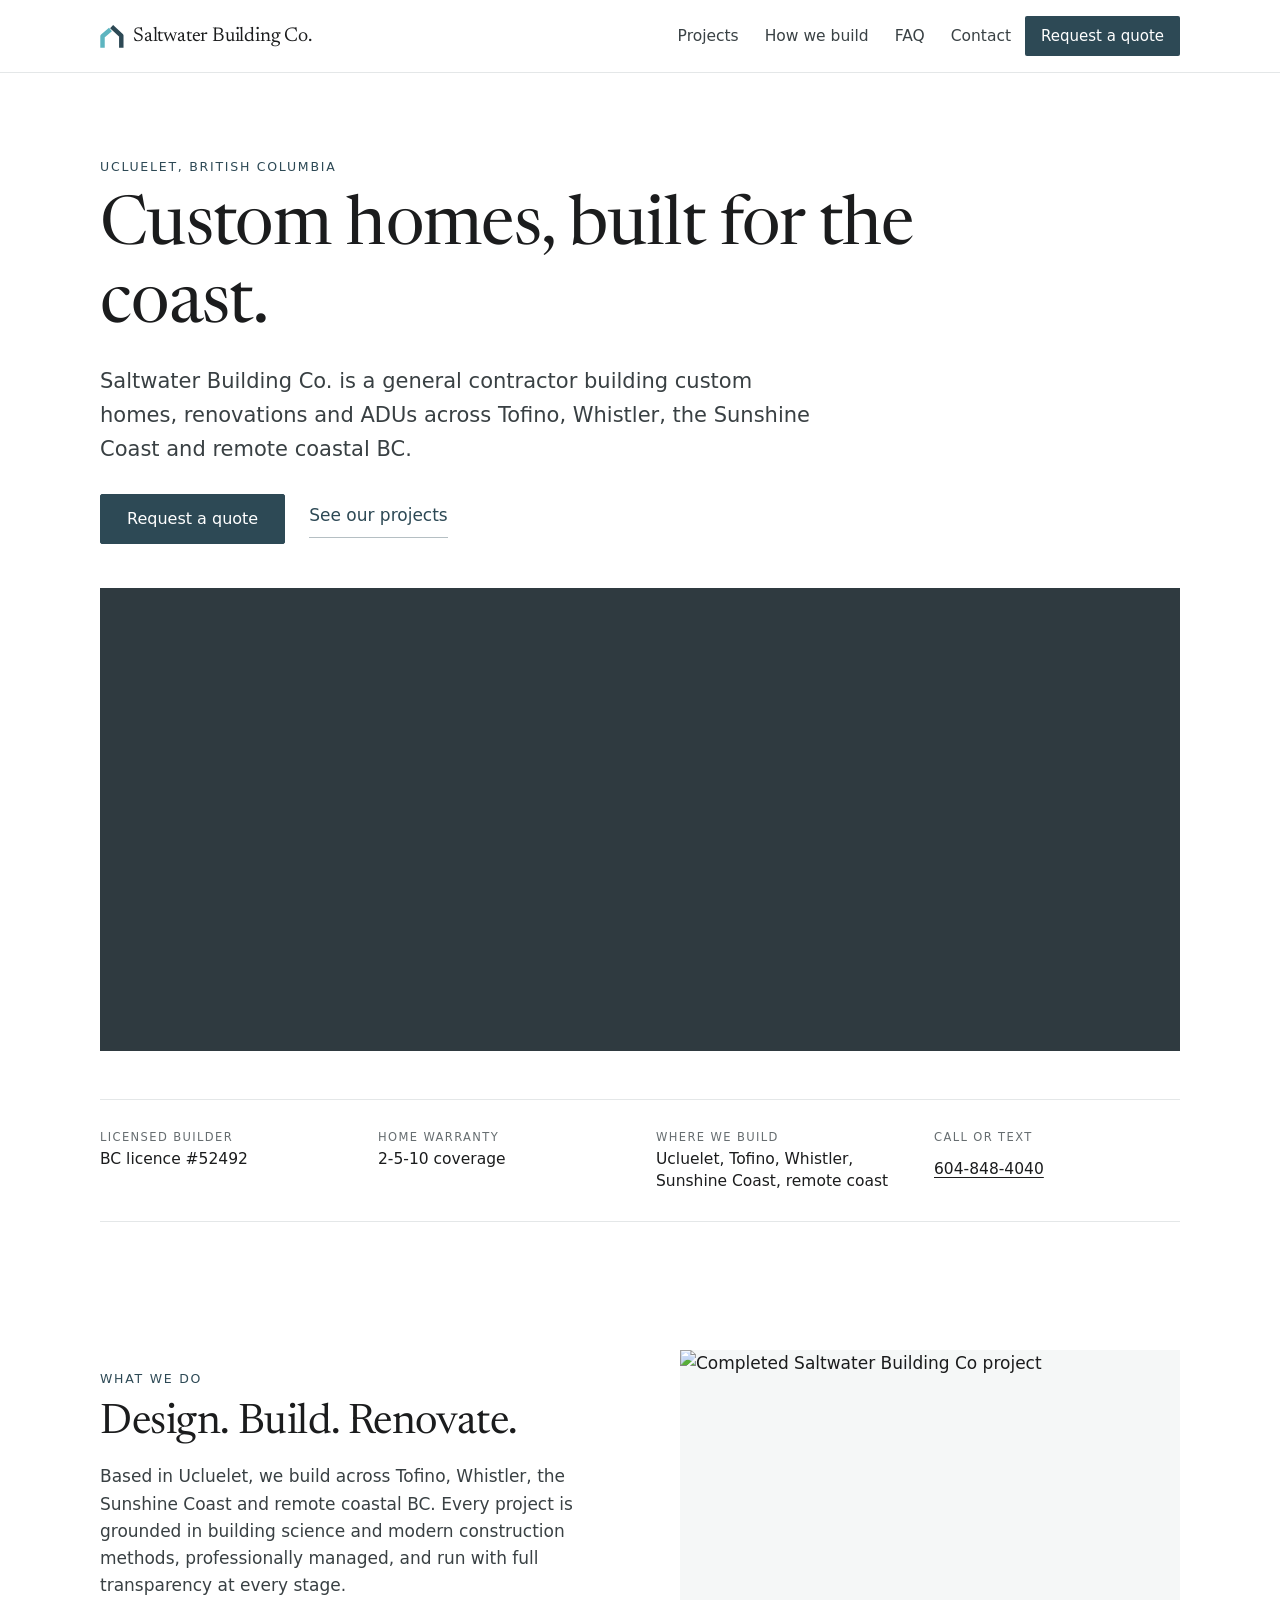
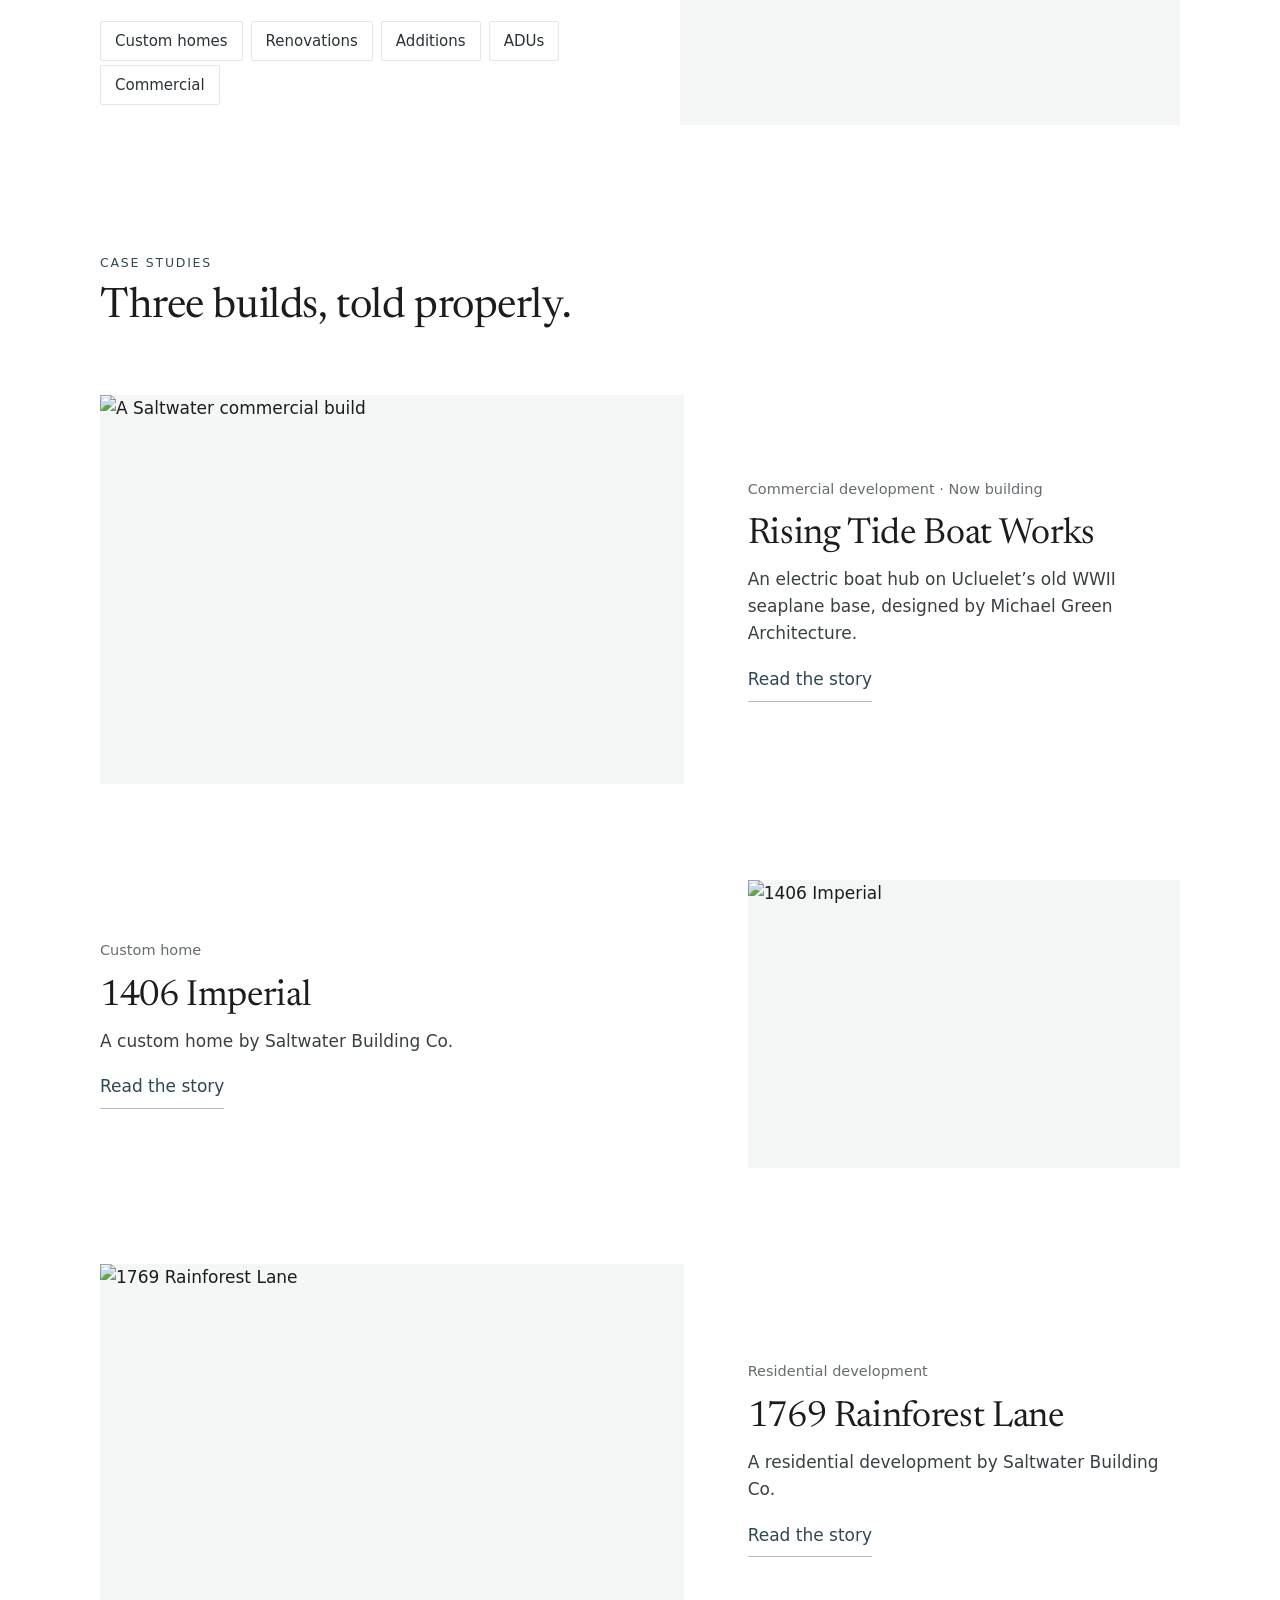
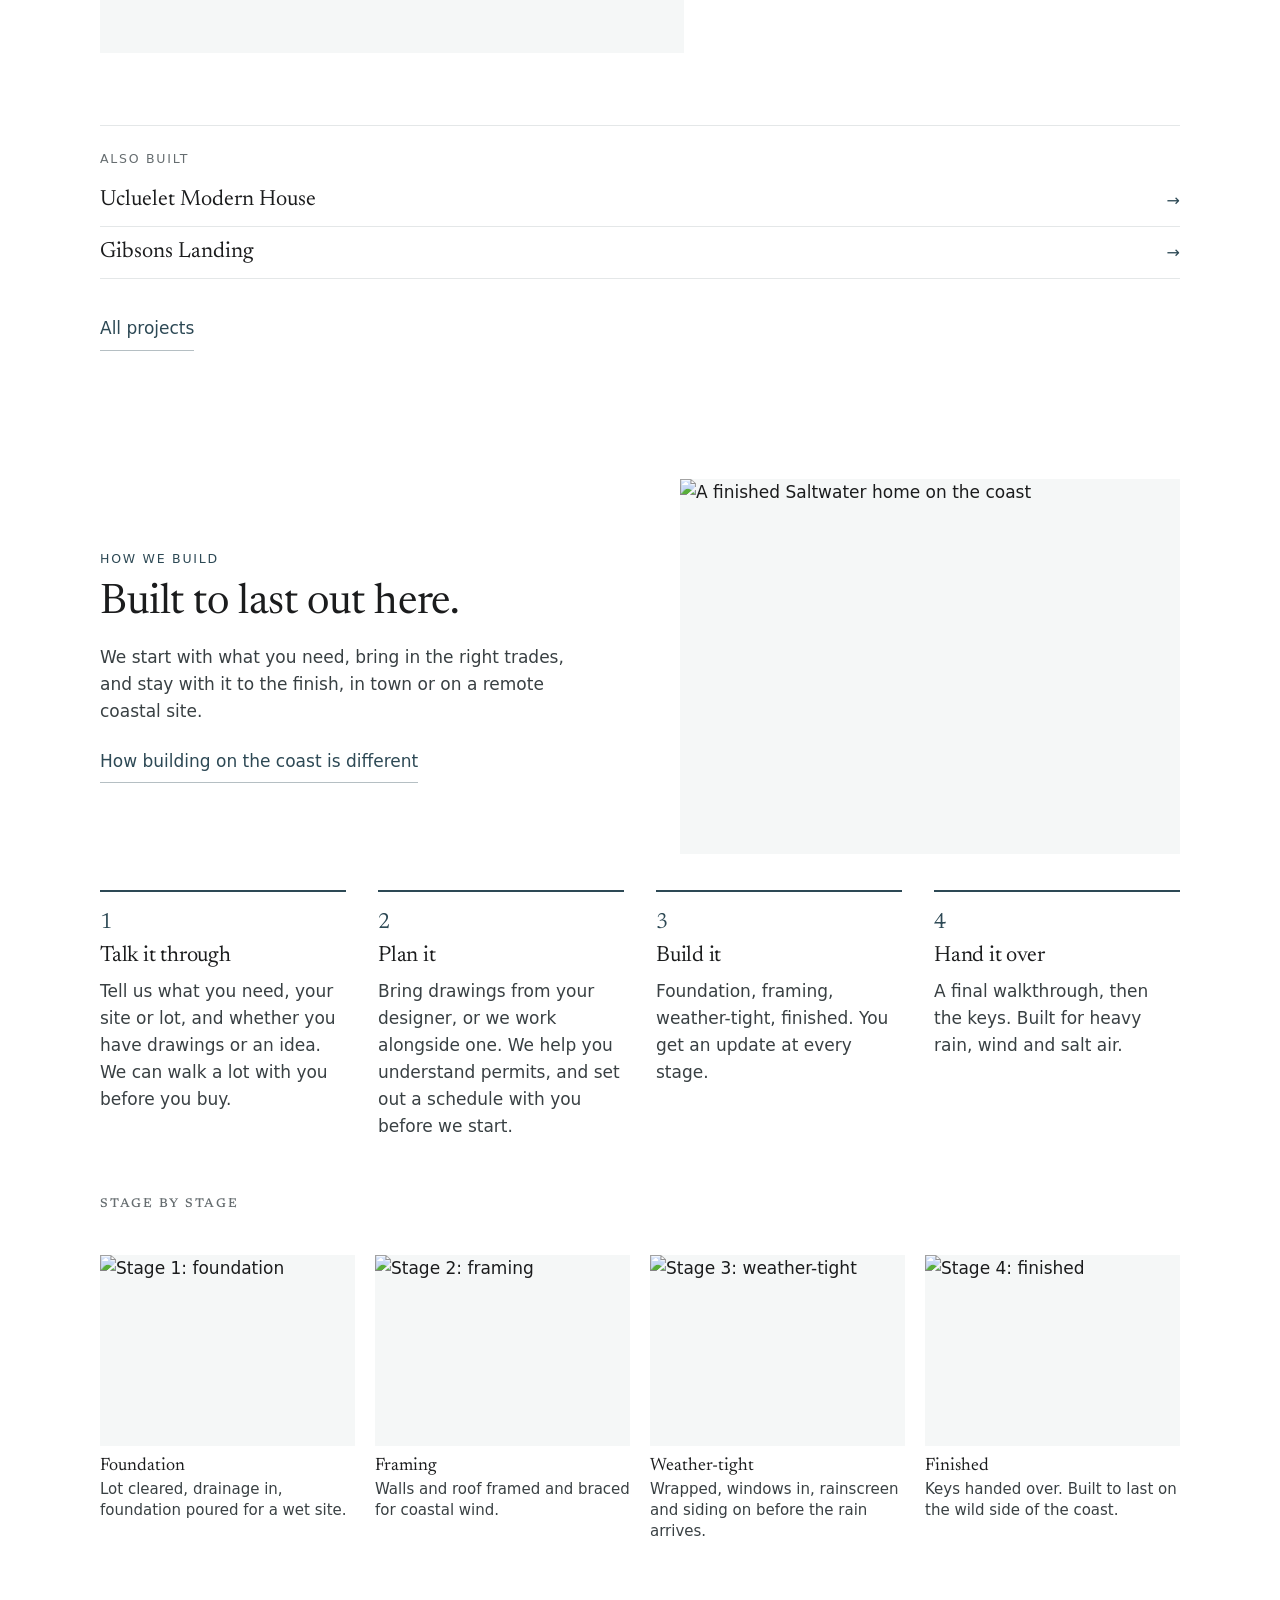
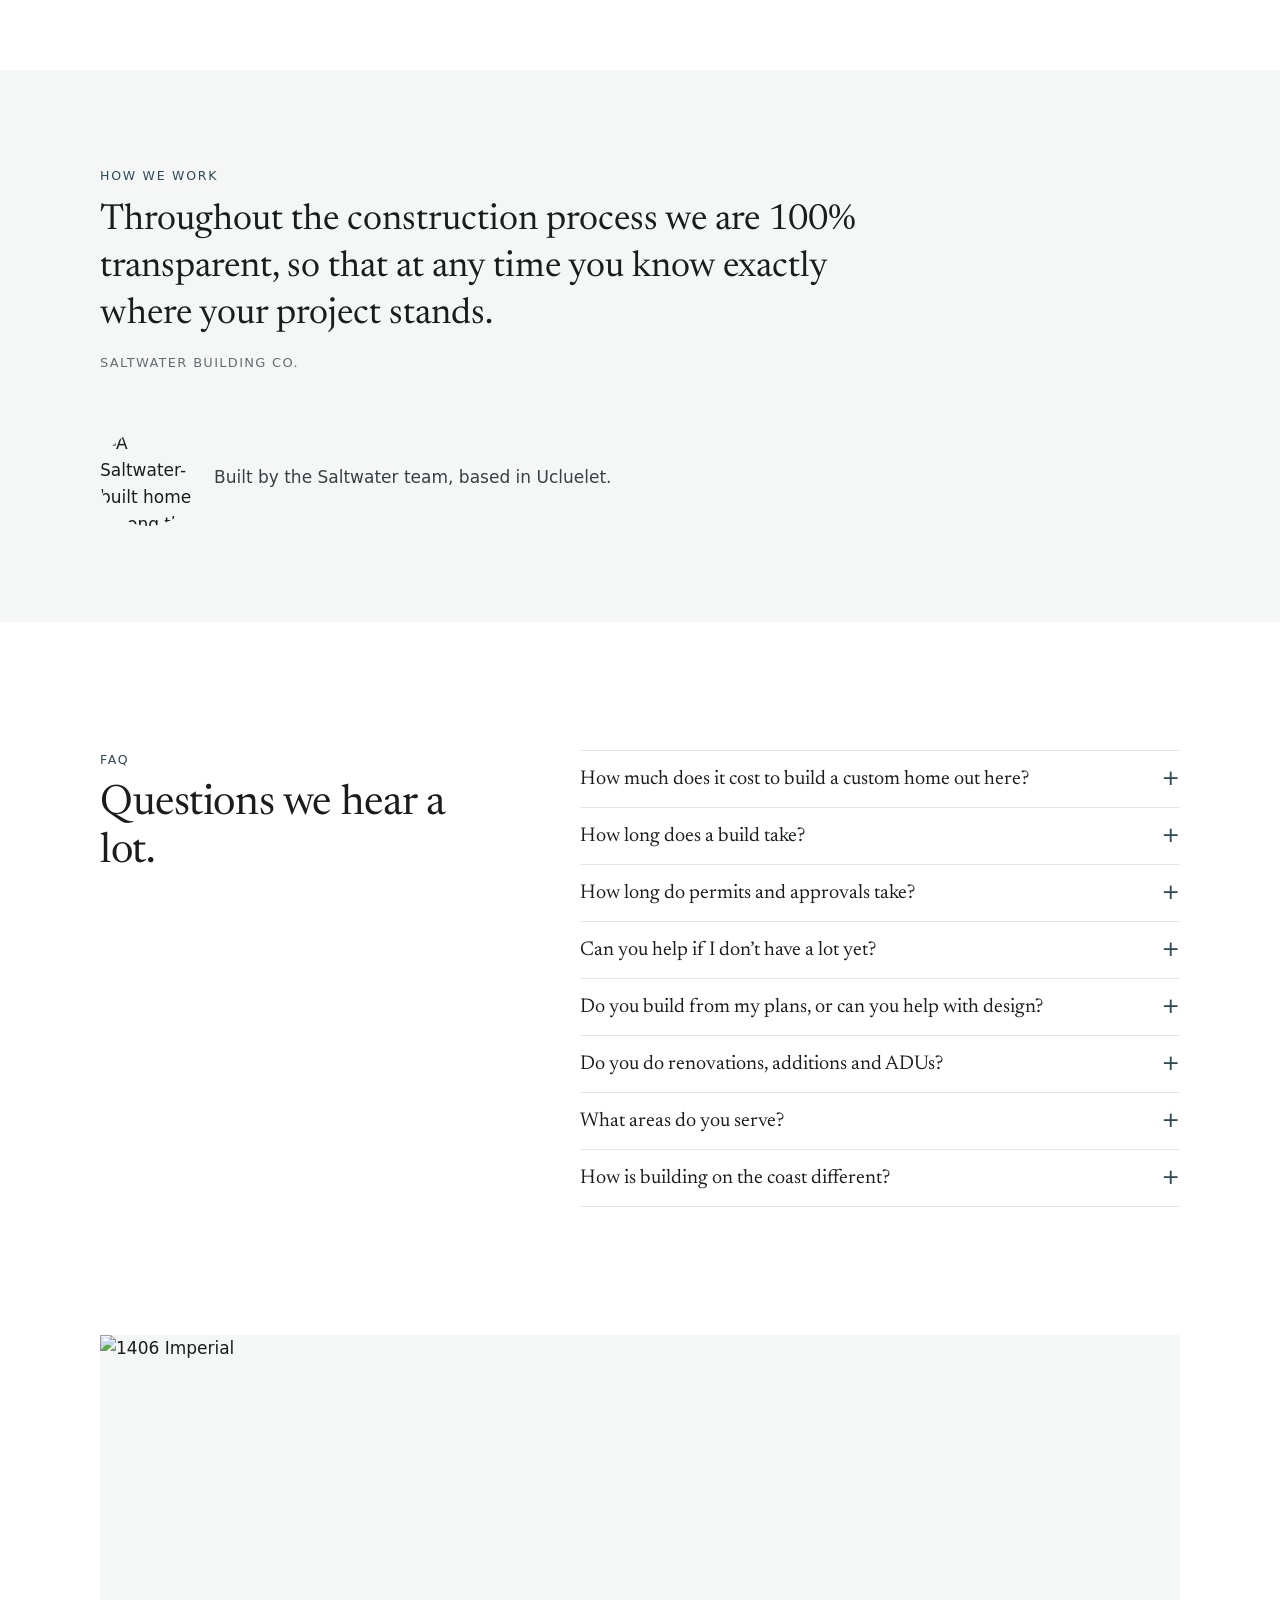
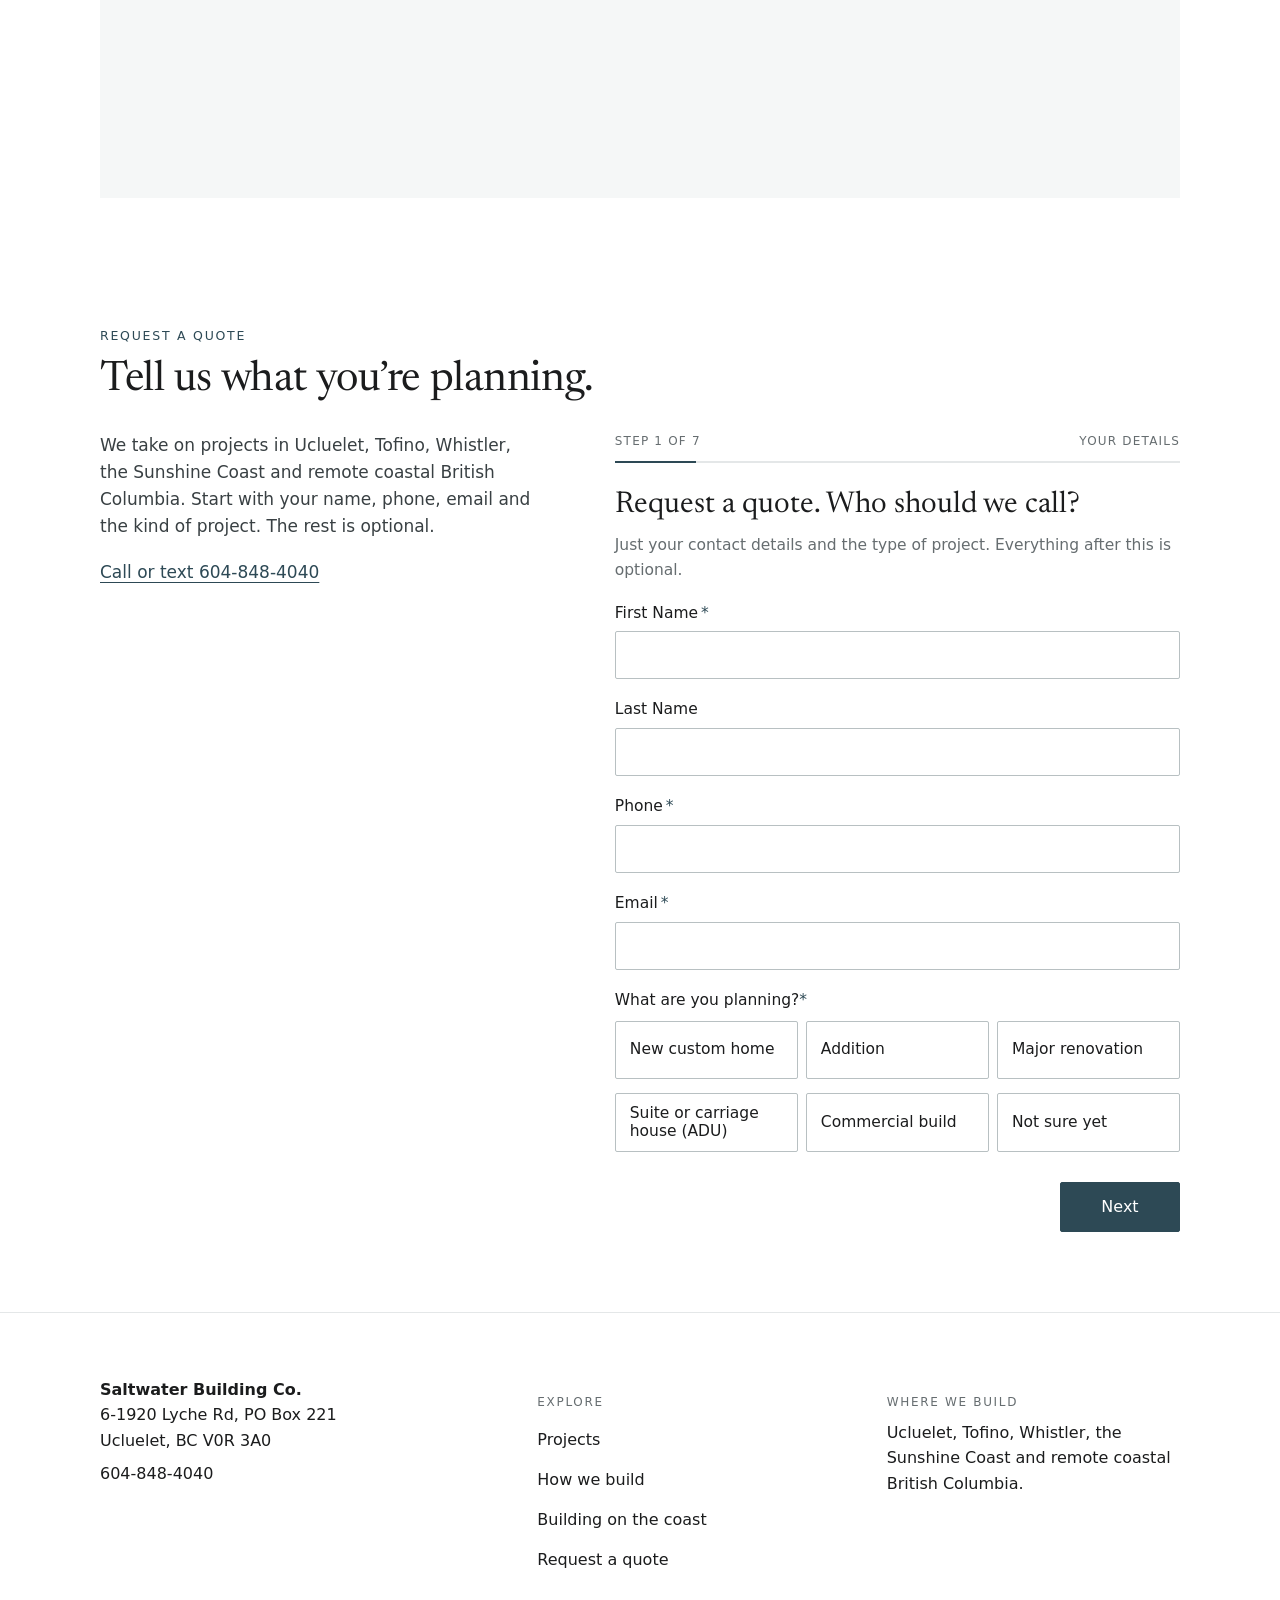
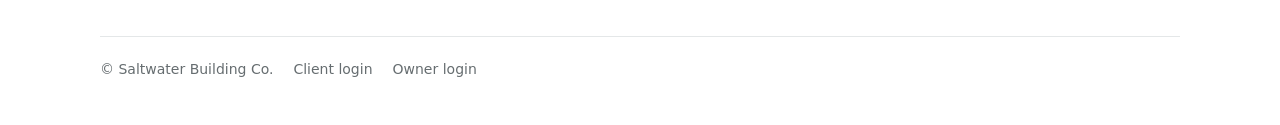
==== commit ba97f7ee: "Light minimal option: white, quiet slate accent, case studies first, no autoplay video on phones Co-" ====
--- a/index.html
+++ b/index.html
@@ -5,233 +5,105 @@
 <meta name="viewport" content="width=device-width, initial-scale=1, viewport-fit=cover">
 <title>Saltwater Building Co | West Coast General Contractor | Ucluelet, Tofino, Whistler &amp; Sunshine Coast</title>
 <meta name="description" content="A West Coast General Contractor. Servicing Ucluelet, Tofino, Whistler and the Sunshine Coast. Custom homes, renovations, residential developments, commercial construction and ADUs.">
-<meta name="theme-color" content="#1F3B38">
+<meta name="theme-color" content="#ffffff">
 <link rel="preconnect" href="https://fonts.googleapis.com">
 <link rel="preconnect" href="https://fonts.gstatic.com" crossorigin>
-<link rel="preconnect" href="https://static.wixstatic.com">
-<link href="https://fonts.googleapis.com/css2?family=Fraunces:opsz,wght@9..144,400;9..144,500&family=Inter+Tight:wght@400;500;600&display=swap" rel="stylesheet">
+<link href="https://fonts.googleapis.com/css2?family=Newsreader:wght@400&display=swap" rel="stylesheet">
 <link rel="icon" href="/favicon.svg" type="image/svg+xml">
 <link rel="apple-touch-icon" href="/apple-touch-icon.png">
-<link rel="stylesheet" href="/css/site.css?v=2">
+<link rel="stylesheet" href="/css/site.css?v=1">
 </head>
 <body>
 <a class="skip" href="#main">Skip to content</a>
-<header class="hdr" id="hdr">
-  <div class="wrap">
-    <a href="/" class="brand" aria-label="Saltwater Building Co home"><span class="badge"><svg class="logo-mark" viewBox="0 0 62 58" aria-hidden="true"><path class="l" d="M6.5 58V28.5L27 11" fill="none" stroke-width="11.5" stroke-linejoin="round"/><path class="r" d="M30 3.5l25 23V58" fill="none" stroke-width="11.5" stroke-linejoin="round"/></svg></span><span class="mark">Saltwater<small>Building Co</small></span></a>
-    <nav aria-label="Main">
-      <a href="/#projects">Projects</a>
-      <a href="/#services">Services</a>
-      <a href="/#how-we-build">How we build</a>
-      <a href="/#contact">Contact</a>
-    </nav>
-    <span class="spacer"></span>
-    <a class="tel" href="tel:+16048484040">604-848-4040</a>
-    <a class="hbtn" href="/#contact">Request a quote</a>
-    <button class="burger" id="menuBtn" aria-label="Open menu" aria-expanded="false"></button>
-  </div>
-</header>
-<div class="menu" id="menu" aria-hidden="true">
-  <nav aria-label="Menu">
-    <a href="/#projects">Projects</a>
-    <a href="/#services">Services</a>
-    <a href="/#how-we-build">How we build</a>
-    <a href="/building-on-the-coast/">Building on the coast</a>
-    <a href="/#faq">FAQ</a>
-    <a href="/#contact">Request a quote</a>
-  </nav>
-  <div class="menu-foot">
-    <p><a href="tel:+16048484040">604-848-4040</a></p>
-    <p>6-1920 Lyche Rd, PO Box 221<br>Ucluelet, BC V0R 3A0</p>
-  </div>
-</div>
-
+<header class="hdr"><div class="wrap">
+  <a class="brand" href="/" aria-label="Saltwater Building Co home"><svg class="logo-mark" viewBox="0 0 62 58" aria-hidden="true"><path class="l" d="M6.5 58V28.5L27 11" fill="none" stroke-width="11.5" stroke-linejoin="round"/><path class="r" d="M30 3.5l25 23V58" fill="none" stroke-width="11.5" stroke-linejoin="round"/></svg><span>Saltwater<i> Building Co.</i></span></a>
+  <nav class="hnav" aria-label="Main"><a href="/projects/">Projects</a><a href="/#how-we-build">How we build</a><a href="/#faq">FAQ</a><a href="/#contact">Contact</a></nav>
+  <a class="hbtn" href="/#contact">Request a quote</a>
+  <details class="mnav"><summary>Menu</summary><nav aria-label="Menu"><a href="/projects/">Projects</a><a href="/#how-we-build">How we build</a><a href="/#faq">FAQ</a><a href="/#contact">Contact</a><a href="tel:+16048484040">604-848-4040</a></nav></details>
+</div></header>
 <main id="main">
 
-  <!-- 1. HERO -->
-  <section class="hero" id="hero" data-video-poster="hero-video">
-    <video class="hero-vid" id="heroVid" data-video-slot="hero-video" autoplay muted loop playsinline preload="metadata" poster="/wave-poster.jpg" aria-hidden="true"></video>
-    <div class="wrap">
-      <p class="eyebrow" style="color:var(--cedar-lt)">Ucluelet, British Columbia</p>
-      <h1 class="h-xl" id="wm" style="margin-top:12px">Custom homes for the Pacific edge.</h1>
-      <p class="sub">Saltwater Building Co. is a general contractor building custom homes, renovations and ADUs across Tofino, Whistler, the Sunshine Coast and remote coastal BC.</p>
-      <div class="cta"><a class="btn" href="#contact">Request a quote</a><a class="btn-ghost" href="#projects">See our projects</a></div>
-    </div>
-  </section>
-
-  <!-- 2. PROOF BAND -->
-  <section class="proof" aria-label="At a glance">
-    <div class="wrap row">
-      <div><p class="k">Licensed builder</p><p class="v">BC licence <span style="white-space:nowrap">#52492</span></p></div>
-      <div><p class="k">Home warranty</p><p class="v">2-5-10 coverage</p></div>
-      <div><p class="k">Where we build</p><p class="v">Ucluelet &middot; Tofino &middot; Whistler &middot; Sunshine Coast &middot; remote coast</p></div>
-      <div><p class="k">Call or text</p><a class="v" href="tel:+16048484040">604-848-4040</a></div>
-    </div>
-  </section>
-
-  <!-- 3. NOW BUILDING: RISING TIDE -->
-  <section class="sec tide" id="rising-tide">
-    <div class="wrap grid">
-      <div class="ph" data-photo-slot="featured" data-photo-replace><img src="https://static.wixstatic.com/media/d72bf6_f33243cf7be446e5a892b96595932582~mv2.png/v1/fit/w_900,h_900,q_85,enc_avif,quality_auto/d72bf6_f33243cf7be446e5a892b96595932582.jpg" alt="A Saltwater commercial build" loading="lazy" decoding="async"></div>
+  <section class="hero" id="top" data-video-poster="hero-video"><div class="wrap">
+    <p class="eyebrow">Ucluelet, British Columbia</p>
+    <h1 class="h1" style="margin-top:12px">Custom homes, built for the coast.</h1>
+    <p class="lede">Saltwater Building Co. is a general contractor building custom homes, renovations and ADUs across Tofino, Whistler, the Sunshine Coast and remote coastal BC.</p>
+    <div class="cta"><a class="btn" href="#contact">Request a quote</a><a class="tl" href="/projects/">See our projects</a></div>
+    <div class="vid" id="vid"><video id="heroVid" data-video-slot="hero-video" muted loop playsinline preload="none" poster="/wave-poster.jpg" aria-hidden="true"></video><button class="play" id="playBtn" type="button">Play video</button></div>
+    <dl class="facts">
+      <div><dt>Licensed builder</dt><dd>BC licence <span style="white-space:nowrap">#52492</span></dd></div>
+      <div><dt>Home warranty</dt><dd>2-5-10 coverage</dd></div>
+      <div><dt>Where we build</dt><dd>Ucluelet, Tofino, Whistler, Sunshine Coast, remote coast</dd></div>
+      <div><dt>Call or text</dt><dd><a href="tel:+16048484040">604-848-4040</a></dd></div>
+    </dl>
+  </div></section>
+
+  <section class="sec" id="about"><div class="wrap two">
+    <div>
+      <p class="eyebrow">What we do</p>
+      <h2 class="h2">Design. Build. Renovate.</h2>
+      <p class="body" style="margin-top:16px">Based in Ucluelet, we build across Tofino, Whistler, the Sunshine Coast and remote coastal BC. Every project is grounded in building science and modern construction methods, professionally managed, and run with full transparency at every stage.</p>
+      <div class="svcs" aria-label="What we build">
+        <a href="#contact" data-slug="custom-home">Custom homes</a><a href="#contact" data-slug="renovation">Renovations</a><a href="#contact" data-slug="addition">Additions</a><a href="#contact" data-slug="adu">ADUs</a><a href="#contact" data-slug="commercial">Commercial</a>
+      </div>
+    </div>
+    <div class="ph" data-photo-slot="photo-wide" data-photo-replace><img src="https://static.wixstatic.com/media/5a3b42_21a384ea183d4a649cf770378579812b~mv2.jpg/v1/fit/w_760,h_760,q_72,enc_avif,quality_auto/5a3b42_21a384ea183d4a649cf770378579812b.jpg" alt="Completed Saltwater Building Co project" loading="lazy" decoding="async" width="760" height="570"></div>
+  </div></section>
+
+  <section class="sec" id="projects"><div class="wrap">
+    <p class="eyebrow">Case studies</p>
+    <h2 class="h2">Three builds, told properly.</h2>
+    <div class="cases" data-photo-projects>
+<article class="case"><a class="ph" href="/projects/rising-tide-boat-works/" tabindex="-1" aria-hidden="true"><img src="https://static.wixstatic.com/media/d72bf6_f33243cf7be446e5a892b96595932582~mv2.png/v1/fit/w_760,h_760,q_72,enc_avif,quality_auto/d72bf6_f33243cf7be446e5a892b96595932582.jpg" alt="A Saltwater commercial build" loading="lazy" decoding="async" width="760" height="507"></a>
+  <div class="txt"><p class="k">Commercial development &middot; Now building</p><h3><a href="/projects/rising-tide-boat-works/">Rising Tide Boat Works</a></h3><p class="s">An electric boat hub on Ucluelet&rsquo;s old WWII seaplane base, designed by Michael Green Architecture.</p><a class="tl" href="/projects/rising-tide-boat-works/">Read the story</a></div></article>
+<article class="case"><a class="ph" href="/projects/1406-imperial/" tabindex="-1" aria-hidden="true"><img src="https://static.wixstatic.com/media/d72bf6_ccfbbb0b210b470ebc9c2f7da5a5c21c~mv2.jpg/v1/fit/w_760,h_760,q_72,enc_avif,quality_auto/d72bf6_ccfbbb0b210b470ebc9c2f7da5a5c21c.jpg" alt="1406 Imperial" loading="lazy" decoding="async" width="760" height="507"></a>
+  <div class="txt"><p class="k">Custom home</p><h3><a href="/projects/1406-imperial/">1406 Imperial</a></h3><p class="s">A custom home by Saltwater Building Co.</p><a class="tl" href="/projects/1406-imperial/">Read the story</a></div></article>
+<article class="case"><a class="ph" href="/projects/1769-rainforest-lane/" tabindex="-1" aria-hidden="true"><img src="https://static.wixstatic.com/media/d72bf6_83f8dbfdcded4cae876f1e85cb7a8152~mv2.jpg/v1/fit/w_760,h_760,q_72,enc_avif,quality_auto/d72bf6_83f8dbfdcded4cae876f1e85cb7a8152.jpg" alt="1769 Rainforest Lane" loading="lazy" decoding="async" width="760" height="507"></a>
+  <div class="txt"><p class="k">Residential development</p><h3><a href="/projects/1769-rainforest-lane/">1769 Rainforest Lane</a></h3><p class="s">A residential development by Saltwater Building Co.</p><a class="tl" href="/projects/1769-rainforest-lane/">Read the story</a></div></article>
+    </div>
+    <div class="also"><h3>Also built</h3><ul><li><a href="/projects/ucluelet-modern-house/">Ucluelet Modern House</a></li><li><a href="/projects/gibsons-landing/">Gibsons Landing</a></li></ul></div>
+    <p style="margin-top:28px"><a class="tl" href="/projects/">All projects</a></p>
+  </div></section>
+
+  <section class="sec" id="how-we-build"><div class="wrap">
+    <div class="two">
       <div>
-        <p class="eyebrow">Now building</p>
-        <h2 class="h-lg" data-text="tide-title">Rising Tide Boat Works</h2>
-        <p class="body" style="margin-top:14px" data-text="tide-body">An electric boat hub on Ucluelet&rsquo;s old WWII seaplane base, designed by Michael Green Architecture. Now under construction, about a two-year build.</p>
-        <dl class="facts"><div><dt>Status</dt><dd>Under construction</dd></div><div><dt>Designed by</dt><dd>Michael Green Architecture</dd></div></dl>
-        <a class="link" href="/projects/rising-tide-boat-works/"><span class="arr"></span><span class="label">See the project</span></a>
+        <p class="eyebrow">How we build</p>
+        <h2 class="h2">Built to last out here.</h2>
+        <p class="body" style="margin-top:16px">We start with what you need, bring in the right trades, and stay with it to the finish, in town or on a remote coastal site.</p>
+        <p style="margin-top:14px"><a class="tl" href="/building-on-the-coast/">How building on the coast is different</a></p>
       </div>
-    </div>
-  </section>
-
-  <!-- 4. PROJECTS -->
-  <section class="sec" id="projects">
-    <div class="wrap">
-      <p class="eyebrow">Our work</p>
-      <h2 class="h-lg">Projects</h2>
-      <div class="pgrid" data-photo-projects>
-        <a class="card" data-photo-placeholder href="/projects/1406-imperial/">
-          <div class="ph"><img src="https://static.wixstatic.com/media/d72bf6_ccfbbb0b210b470ebc9c2f7da5a5c21c~mv2.jpg/v1/fit/w_900,h_900,q_85,enc_avif,quality_auto/d72bf6_ccfbbb0b210b470ebc9c2f7da5a5c21c.jpg" alt="1406 Imperial" loading="lazy"></div>
-          <p class="t">1406 Imperial</p><p class="c">Custom Homes</p>
-        </a>
-        <a class="card" data-photo-placeholder href="/projects/1769-rainforest-lane/">
-          <div class="ph"><img src="https://static.wixstatic.com/media/d72bf6_83f8dbfdcded4cae876f1e85cb7a8152~mv2.jpg/v1/fit/w_900,h_900,q_85,enc_avif,quality_auto/d72bf6_83f8dbfdcded4cae876f1e85cb7a8152.jpg" alt="1769 Rainforest Lane" loading="lazy"></div>
-          <p class="t">1769 Rainforest Lane</p><p class="c">Residential Developments</p>
-        </a>
-        <a class="card" data-photo-placeholder href="/projects/ucluelet-modern-house/">
-          <div class="ph ph-empty" style="aspect-ratio:3/2"><div>Ucluelet Modern House<span>Photos coming soon</span></div></div>
-          <p class="t">Ucluelet Modern House</p>
-        </a>
-        <a class="card" data-photo-placeholder href="/projects/gibsons-landing/">
-          <div class="ph ph-empty" style="aspect-ratio:3/2"><div>Gibsons Landing<span>Photos coming soon</span></div></div>
-          <p class="t">Gibsons Landing</p>
-        </a>
-        <a class="card" data-photo-placeholder href="/projects/rising-tide-boat-works/">
-          <div class="ph"><img src="https://static.wixstatic.com/media/d72bf6_f33243cf7be446e5a892b96595932582~mv2.png/v1/fit/w_900,h_900,q_85,enc_avif,quality_auto/d72bf6_f33243cf7be446e5a892b96595932582.jpg" alt="A Saltwater commercial build" loading="lazy"></div>
-          <p class="t">Rising Tide Boat Works</p><p class="c">Commercial Developments &middot; Now building</p>
-        </a>
-        <template data-project-template><a class="card" href="#contact"><div class="ph"><img src="{src}" alt="{title}" loading="lazy"></div><p class="t">{title}</p><p class="c" data-if-kind>{kind}</p></a></template>
-      </div>
-    </div>
-  </section>
-
-  <!-- 5. SERVICES -->
-  <section class="sec services" id="services">
-    <div class="wrap svc-grid">
-      <div>
-        <p class="eyebrow">Services</p>
-        <h2 class="h-lg">Building, renovating or adding an ADU? Bring us your plans, or your idea.</h2>
-        <div class="ph land" data-photo-slot="photo-wide" data-photo-replace><img src="https://static.wixstatic.com/media/5a3b42_21a384ea183d4a649cf770378579812b~mv2.jpg/v1/fit/w_900,h_900,q_85,enc_avif,quality_auto/5a3b42_21a384ea183d4a649cf770378579812b.jpg" alt="Completed Saltwater Building Co project" loading="lazy"></div>
-      </div>
-      <ul class="svc">
-        <li><a href="#projects" data-svc="custom home"><span class="n">01</span><span class="s">Custom Homes</span></a></li>
-        <li><a href="#projects" data-svc="residential"><span class="n">02</span><span class="s">Residential Developments</span></a></li>
-        <li><a href="#projects" data-svc="renovation"><span class="n">03</span><span class="s">Renovations</span></a></li>
-        <li><a href="#projects" data-svc="commercial"><span class="n">04</span><span class="s">Commercial Developments</span></a></li>
-        <li><a href="#projects" data-svc="accessory dwelling|adu"><span class="n">05</span><span class="s">ADUs (Accessory Dwelling Units)</span></a></li>
-      </ul>
-    </div>
-  </section>
-
-  <!-- 6. HOW WE BUILD: STAGE BY STAGE -->
-  <section class="sec" id="how-we-build">
-    <div class="wrap">
-      <p class="eyebrow">How we build</p>
-      <h2 class="h-lg">A west coast home, stage by stage.</h2>
-      <p class="intro">Builds from around the coast.</p>
-      <ol class="tl">
-        <li><div class="ph" data-photo-slot="stage-1" data-photo-replace><img src="https://static.wixstatic.com/media/5a3b42_09be3b94bee14498ba898faba337df7e~mv2.jpg/v1/fit/w_900,h_900,q_85,enc_avif,quality_auto/5a3b42_09be3b94bee14498ba898faba337df7e.jpg" alt="Stage 1: foundation" loading="lazy" decoding="async"></div><p class="n">01</p><p class="t">Foundation</p><p class="d">Lot cleared, drainage in, foundation poured for a wet site.</p></li>
-        <li><div class="ph" data-photo-slot="stage-2" data-photo-replace><img src="https://static.wixstatic.com/media/5a3b42_d69d7f16c43440698806ce0b126fd360~mv2.jpg/v1/fit/w_900,h_900,q_85,enc_avif,quality_auto/5a3b42_d69d7f16c43440698806ce0b126fd360.jpg" alt="Stage 2: framing" loading="lazy" decoding="async"></div><p class="n">02</p><p class="t">Framing</p><p class="d">Walls and roof framed and braced for coastal wind.</p></li>
-        <li><div class="ph" data-photo-slot="stage-3" data-photo-replace><img src="https://static.wixstatic.com/media/d72bf6_83f8dbfdcded4cae876f1e85cb7a8152~mv2.jpg/v1/fit/w_900,h_900,q_85,enc_avif,quality_auto/d72bf6_83f8dbfdcded4cae876f1e85cb7a8152.jpg" alt="Stage 3: house wrapped with windows in" loading="lazy" decoding="async"></div><p class="n">03</p><p class="t">Weather-tight</p><p class="d">Wrapped, windows in, rainscreen and siding on before the rain arrives.</p></li>
-        <li><div class="ph" data-photo-slot="stage-4" data-photo-replace><img src="https://static.wixstatic.com/media/d72bf6_a8acef7b592145c8aa0487ef0539e196~mv2.jpg/v1/fit/w_900,h_900,q_85,enc_avif,quality_auto/d72bf6_a8acef7b592145c8aa0487ef0539e196.jpg" alt="Stage 4: finished home" loading="lazy" decoding="async"></div><p class="n">04</p><p class="t">Finished</p><p class="d">Keys handed over. Built to last on the wild side of the coast.</p></li>
-      </ol>
-      <div class="now">
-        <div><p class="eyebrow">In build now</p><p style="margin-top:6px">Rising Tide Boat Works is under construction in Ucluelet, about a two-year build.</p></div>
-        <a class="link" href="/projects/rising-tide-boat-works/"><span class="arr"></span><span class="label">Follow Rising Tide</span></a>
-      </div>
-    </div>
-  </section>
-
-  <!-- 7. APPROACH -->
-  <section class="sec approach" id="approach">
-    <div class="wrap grid">
-      <div><p class="eyebrow">Our approach</p><h2 class="h-lg">Built to last out here.</h2></div>
-      <div>
-        <p class="body">We start with what you need, bring in the right trades, and stay with it to the finish, in town or on a remote coastal site.</p>
-        <p style="margin-top:20px"><a class="link" href="/building-on-the-coast/"><span class="arr"></span><span class="label">How building on the coast is different</span></a></p>
-      </div>
-    </div>
-    <div class="wrap"><div class="ph land"><img data-photo-slot="approach" src="https://static.wixstatic.com/media/d72bf6_5a41d0930f2d45c598232451b8af68de~mv2.jpg/v1/fit/w_900,h_900,q_85,enc_avif,quality_auto/d72bf6_5a41d0930f2d45c598232451b8af68de.jpg" alt="A finished Saltwater home on the coast" loading="lazy"></div></div>
-  </section>
-
-  <!-- 8. HOW WE WORK (plain statement) -->
-  <section class="sec work">
-    <div class="wrap grid">
-      <figure style="margin:0">
-        <div class="ph" data-photo-slot="team" data-photo-replace><img src="https://static.wixstatic.com/media/5a3b42_21a384ea183d4a649cf770378579812b~mv2.jpg/v1/fit/w_900,h_900,q_85,enc_avif,quality_auto/5a3b42_21a384ea183d4a649cf770378579812b.jpg" alt="A Saltwater-built home among the coastal trees" loading="lazy" decoding="async"></div>
-        <figcaption class="cap">Built by the Saltwater team</figcaption>
-      </figure>
-      <div>
-        <p class="eyebrow">How we work</p>
-        <p class="statement"><span data-text="quote-text">Throughout the construction process we are 100% transparent, so that at any time you know exactly where your project stands.</span></p>
-        <p class="by" data-text="quote-name">Saltwater Building Co.</p>
-      </div>
-    </div>
-  </section>
-
-  <!-- 9. PORTAL SAMPLE -->
-  <section class="sec portal" id="portal">
-    <div class="wrap grid">
-      <div>
-        <p class="eyebrow">Your build, in your pocket</p>
-        <h2 class="h-lg">Follow your build from anywhere.</h2>
-        <p class="body" style="margin-top:14px">Every Saltwater client gets a private login to see how their build is going, wherever they are.</p>
-        <ul class="pts">
-          <li>Progress photos from site</li>
-          <li>Your schedule, stage by stage</li>
-          <li>Updates and notes from the team</li>
-        </ul>
-        <div class="links">
-          <a class="btn" href="/portal/?demo=1">See a sample build</a>
-          <a class="link" href="/portal/"><span class="arr"></span><span class="label">Client login</span></a>
-        </div>
-      </div>
-      <div class="phone" aria-hidden="true">
-        <div class="scr">
-          <div class="bar"><b>Your build</b><span>Updated today</span></div>
-          <div class="feed">
-            <div><img src="https://static.wixstatic.com/media/d72bf6_83f8dbfdcded4cae876f1e85cb7a8152~mv2.jpg/v1/fit/w_900,h_900,q_85,enc_avif,quality_auto/d72bf6_83f8dbfdcded4cae876f1e85cb7a8152.jpg" alt="" loading="lazy" decoding="async"></div>
-            <div><img src="https://static.wixstatic.com/media/5a3b42_21a384ea183d4a649cf770378579812b~mv2.jpg/v1/fit/w_900,h_900,q_85,enc_avif,quality_auto/5a3b42_21a384ea183d4a649cf770378579812b.jpg" alt="" loading="lazy" decoding="async"></div>
-            <div><img src="https://static.wixstatic.com/media/5a3b42_d69d7f16c43440698806ce0b126fd360~mv2.jpg/v1/fit/w_900,h_900,q_85,enc_avif,quality_auto/5a3b42_d69d7f16c43440698806ce0b126fd360.jpg" alt="" loading="lazy" decoding="async"></div>
-          </div>
-          <div class="sch"><p class="k"><span>Schedule</span><span>Stage 3 of 4</span></p><div class="track"><span></span></div><p class="st"><span>Foundation</span><span>Framing</span><span class="on">Weather-tight</span><span>Finished</span></p></div>
-          <div class="note"><p class="k">Site update</p><p>Windows are in and the house is wrapped. Siding starts next week.</p></div>
-        </div>
-      </div>
-    </div>
-  </section>
-
-  <!-- 10. REVIEWS: hidden until Saltwater has real Google reviews and the real Google reviews link -->
-  <section class="sec" id="reviews" hidden>
-    <div class="wrap">
-      <p class="eyebrow">Reviews</p>
-      <h2 class="h-lg">What our clients say on Google</h2>
-      <!-- Real Google reviews go here, one <li> each (copy them word for word, with the client's first name):
-           <li class="review"><p>&ldquo;Review text&rdquo;</p><p class="who">Client name &middot; Google review</p></li>
-           Never add made-up reviews or star ratings. Remove the hidden attribute on this section once there are real ones,
-           and add a "Read our reviews on Google" link only when Saltwater has the real Google Business Profile link. -->
-      <ul class="reviews" data-reviews></ul>
-    </div>
-  </section>
-
-  <!-- 11. FAQ -->
-  <section class="sec" id="faq">
-    <div class="wrap faq-wrap">
-      <div>
-        <p class="eyebrow">FAQ</p>
-        <h2 class="h-lg">Questions we hear a lot.</h2>
-        <p style="margin-top:18px"><a class="link" href="/building-on-the-coast/"><span class="arr"></span><span class="label">Building on the coast</span></a></p>
-      </div>
-      <div class="faq">
+      <div class="ph" data-photo-slot="approach" data-photo-replace><img src="https://static.wixstatic.com/media/d72bf6_5a41d0930f2d45c598232451b8af68de~mv2.jpg/v1/fit/w_760,h_760,q_72,enc_avif,quality_auto/d72bf6_5a41d0930f2d45c598232451b8af68de.jpg" alt="A finished Saltwater home on the coast" loading="lazy" decoding="async" width="760" height="570"></div>
+    </div>
+    <ol class="steps">
+      <li><h3>Talk it through</h3><p>Tell us what you need, your site or lot, and whether you have drawings or an idea. We can walk a lot with you before you buy.</p></li>
+      <li><h3>Plan it</h3><p>Bring drawings from your designer, or we work alongside one. We help you understand permits, and set out a schedule with you before we start.</p></li>
+      <li><h3>Build it</h3><p>Foundation, framing, weather-tight, finished. You get an update at every stage.</p></li>
+      <li><h3>Hand it over</h3><p>A final walkthrough, then the keys. Built for heavy rain, wind and salt air.</p></li>
+    </ol>
+    <h3 class="stg-h">Stage by stage</h3>
+    <div class="stages"><div><div class="ph" data-photo-slot="stage-1" data-photo-replace><img src="https://static.wixstatic.com/media/5a3b42_09be3b94bee14498ba898faba337df7e~mv2.jpg/v1/fit/w_760,h_760,q_72,enc_avif,quality_auto/5a3b42_09be3b94bee14498ba898faba337df7e.jpg" alt="Stage 1: foundation" loading="lazy" decoding="async" width="760" height="570"></div><p><b>Foundation</b>Lot cleared, drainage in, foundation poured for a wet site.</p></div><div><div class="ph" data-photo-slot="stage-2" data-photo-replace><img src="https://static.wixstatic.com/media/5a3b42_d69d7f16c43440698806ce0b126fd360~mv2.jpg/v1/fit/w_760,h_760,q_72,enc_avif,quality_auto/5a3b42_d69d7f16c43440698806ce0b126fd360.jpg" alt="Stage 2: framing" loading="lazy" decoding="async" width="760" height="570"></div><p><b>Framing</b>Walls and roof framed and braced for coastal wind.</p></div><div><div class="ph" data-photo-slot="stage-3" data-photo-replace><img src="https://static.wixstatic.com/media/d72bf6_83f8dbfdcded4cae876f1e85cb7a8152~mv2.jpg/v1/fit/w_760,h_760,q_72,enc_avif,quality_auto/d72bf6_83f8dbfdcded4cae876f1e85cb7a8152.jpg" alt="Stage 3: weather-tight" loading="lazy" decoding="async" width="760" height="570"></div><p><b>Weather-tight</b>Wrapped, windows in, rainscreen and siding on before the rain arrives.</p></div><div><div class="ph" data-photo-slot="stage-4" data-photo-replace><img src="https://static.wixstatic.com/media/d72bf6_a8acef7b592145c8aa0487ef0539e196~mv2.jpg/v1/fit/w_760,h_760,q_72,enc_avif,quality_auto/d72bf6_a8acef7b592145c8aa0487ef0539e196.jpg" alt="Stage 4: finished" loading="lazy" decoding="async" width="760" height="570"></div><p><b>Finished</b>Keys handed over. Built to last on the wild side of the coast.</p></div></div>
+  </div></section>
+
+  <section class="work"><div class="wrap">
+    <p class="eyebrow">How we work</p>
+    <p class="statement"><span data-text="quote-text">Throughout the construction process we are 100% transparent, so that at any time you know exactly where your project stands.</span></p>
+    <p class="by" data-text="quote-name">Saltwater Building Co.</p>
+    <div class="team">
+      <div class="ph" data-photo-slot="team" data-photo-replace><img src="https://static.wixstatic.com/media/5a3b42_21a384ea183d4a649cf770378579812b~mv2.jpg/v1/fit/w_760,h_760,q_72,enc_avif,quality_auto/5a3b42_21a384ea183d4a649cf770378579812b.jpg" alt="A Saltwater-built home among the coastal trees" loading="lazy" decoding="async" width="96" height="96"></div>
+      <p>Built by the Saltwater team, based in Ucluelet.</p>
+    </div>
+  </div></section>
+
+  <!-- Reviews: hidden until Saltwater has real Google reviews and the real Google reviews link.
+       Add real reviews one <li class="review"> each, word for word; never invented ones. Remove `hidden` then. -->
+  <section class="sec" id="reviews" hidden><div class="wrap">
+    <p class="eyebrow">Reviews</p><h2 class="h2">What our clients say on Google</h2>
+    <ul class="reviews" data-reviews></ul>
+  </div></section>
+
+  <section class="sec" id="faq"><div class="wrap faq-wrap">
+    <div><p class="eyebrow">FAQ</p><h2 class="h2">Questions we hear a lot.</h2></div>
+    <div class="faq">
         <details><summary>How much does it cost to build a custom home out here?</summary><p class="a">It depends on the size of the home, the site and the finishes you choose. Building on the coast also adds remote-location costs, like getting materials and trades to site and preparing rocky or sloped lots. We give you a realistic ballpark after a site visit and a look at your plans or ideas.</p></details>
         <details><summary>How long does a build take?</summary><p class="a">It depends on the size and complexity of the home, the site and the weather. Before we start, we set out a schedule with you, then keep you updated at every stage.</p></details>
         <details><summary>How long do permits and approvals take?</summary><p class="a">It varies with the municipality or regional district, the type of project and how complete the drawings are. We help you understand what is needed and work with your designer to keep things moving.</p></details>
@@ -241,31 +113,17 @@
         <details><summary>What areas do you serve?</summary><p class="a">We are based in Ucluelet and build across Tofino, the West Coast, Whistler, the Sunshine Coast and remote coastal British Columbia.</p></details>
         <details><summary>How is building on the coast different?</summary><p class="a">Heavy rain, wind and salt air call for careful detailing, rainscreen walls and materials and fasteners that stand up to the weather. Remote sites also need planning for access, deliveries and working around the seasons.</p></details>
       </div>
-    </div>
     <script type="application/ld+json">{"@context": "https://schema.org", "@type": "FAQPage", "mainEntity": [{"@type": "Question", "name": "How much does it cost to build a custom home out here?", "acceptedAnswer": {"@type": "Answer", "text": "It depends on the size of the home, the site and the finishes you choose. Building on the coast also adds remote-location costs, like getting materials and trades to site and preparing rocky or sloped lots. We give you a realistic ballpark after a site visit and a look at your plans or ideas."}}, {"@type": "Question", "name": "How long does a build take?", "acceptedAnswer": {"@type": "Answer", "text": "It depends on the size and complexity of the home, the site and the weather. Before we start, we set out a schedule with you, then keep you updated at every stage."}}, {"@type": "Question", "name": "How long do permits and approvals take?", "acceptedAnswer": {"@type": "Answer", "text": "It varies with the municipality or regional district, the type of project and how complete the drawings are. We help you understand what is needed and work with your designer to keep things moving."}}, {"@type": "Question", "name": "Can you help if I don't have a lot yet?", "acceptedAnswer": {"@type": "Answer", "text": "Yes. We can walk a lot with you before you buy and point out what affects the build, such as access, slope, rock, drainage and services."}}, {"@type": "Question", "name": "Do you build from my plans, or can you help with design?", "acceptedAnswer": {"@type": "Answer", "text": "Both. Bring drawings from your architect or designer and we will build them, or start with an idea and we will bring in the right designer and work alongside them from the start."}}, {"@type": "Question", "name": "Do you do renovations, additions and ADUs?", "acceptedAnswer": {"@type": "Answer", "text": "Yes. Along with new custom homes and commercial builds, we take on major renovations, additions, suites and carriage houses."}}, {"@type": "Question", "name": "What areas do you serve?", "acceptedAnswer": {"@type": "Answer", "text": "We are based in Ucluelet and build across Tofino, the West Coast, Whistler, the Sunshine Coast and remote coastal British Columbia."}}, {"@type": "Question", "name": "How is building on the coast different?", "acceptedAnswer": {"@type": "Answer", "text": "Heavy rain, wind and salt air call for careful detailing, rainscreen walls and materials and fasteners that stand up to the weather. Remote sites also need planning for access, deliveries and working around the seasons."}}]}</script>
-  </section>
-
-  <!-- 12. PHOTO BAND + QUOTE -->
-  <section class="band">
-    <img data-photo-slot="photo-full" src="https://static.wixstatic.com/media/d72bf6_ccfbbb0b210b470ebc9c2f7da5a5c21c~mv2.jpg/v1/fit/w_1400,h_1400,q_85,enc_avif,quality_auto/d72bf6_ccfbbb0b210b470ebc9c2f7da5a5c21c.jpg" alt="1406 Imperial" loading="lazy">
-    <div class="wrap">
-      <h2>From an idea to a reality.</h2>
-      <p>We take on projects in Ucluelet, Tofino, Whistler, the Sunshine Coast and remote coastal British Columbia.</p>
-      <a class="btn" href="#contact">Request a quote</a>
-    </div>
-  </section>
-
-  <!-- 13. QUOTE FORM -->
-  <section class="sec contact" id="contact">
-    <div class="wrap">
-      <p class="eyebrow">Request a quote</p>
-      <h2 class="h-lg">Tell us what you&rsquo;re planning.</h2>
-      <div class="grid" style="margin-top:28px">
-        <div class="qside">
-          <p class="lead">Start with your name, phone, email and the kind of project. The rest is optional, and a few lines about the site helps.</p>
-          <div class="links"><a href="tel:+16048484040">Call or text 604-848-4040</a></div>
-        </div>
-        <div class="qcard">
+  </div></section>
+
+  <div class="wrap"><div class="ph quiet"><img data-photo-slot="photo-full" src="https://static.wixstatic.com/media/d72bf6_ccfbbb0b210b470ebc9c2f7da5a5c21c~mv2.jpg/v1/fit/w_1300,h_1300,q_72,enc_avif,quality_auto/d72bf6_ccfbbb0b210b470ebc9c2f7da5a5c21c.jpg" alt="1406 Imperial" loading="lazy" decoding="async"></div></div>
+
+  <section class="sec contact" id="contact"><div class="wrap">
+    <p class="eyebrow">Request a quote</p>
+    <h2 class="h2">Tell us what you&rsquo;re planning.</h2>
+    <div class="grid">
+      <div class="side"><p>We take on projects in Ucluelet, Tofino, Whistler, the Sunshine Coast and remote coastal British Columbia. Start with your name, phone, email and the kind of project. The rest is optional.</p><a class="tel" href="tel:+16048484040">Call or text 604-848-4040</a></div>
+      <div>
         <form name="contact" method="POST" data-netlify="true" netlify-honeypot="bot-field" action="/?sent=1#contact" enctype="multipart/form-data" class="q-form">
           <input type="hidden" name="form-name" value="contact">
           <p class="hp"><label>Leave this empty <input name="bot-field" tabindex="-1" autocomplete="off"></label></p>
@@ -377,67 +235,35 @@
           <a class="link" href="https://calendly.com/danstewart5/saltwater-building-co-project-call" target="_blank" rel="noopener" data-book-call><span class="arr"></span><span class="label">Book a call</span></a>
           <p class="call">Or call or text <a href="tel:+16048484040">604-848-4040</a>.</p>
         </div>
-        </div>
       </div>
     </div>
-  </section>
+  </div></section>
 
 </main>
-
-<footer>
-  <div class="wrap">
-    <div>
-      <div class="foot-logo"><svg class="logo-mark" viewBox="0 0 62 58" aria-hidden="true"><path class="l" d="M6.5 58V28.5L27 11" fill="none" stroke-width="11.5" stroke-linejoin="round"/><path class="r" d="M30 3.5l25 23V58" fill="none" stroke-width="11.5" stroke-linejoin="round"/></svg><p class="wm">Saltwater<small>Building Co</small></p></div>
-      <p>6-1920 Lyche Rd, PO Box 221<br>Ucluelet, BC V0R 3A0</p>
-      <p><a href="tel:+16048484040">604-848-4040</a></p>
-      <a class="btn" href="/#contact">Request a quote</a>
-    </div>
-    <div>
-      <h4>Explore</h4>
-      <ul>
-        <li><a href="/#projects">Projects</a></li>
-        <li><a href="/#services">Services</a></li>
-        <li><a href="/#how-we-build">How we build</a></li>
-        <li><a href="/building-on-the-coast/">Building on the coast</a></li>
-        <li><a href="/#faq">FAQ</a></li>
-      </ul>
-    </div>
-    <div>
-      <h4>Where we build</h4>
-      <p>Ucluelet, Tofino, Whistler, the Sunshine Coast and remote coastal British Columbia.</p>
-    </div>
-    <div class="sub"><span>&copy; Saltwater Building Co.</span><a href="/portal/">Client login</a><a href="/admin/leads/" rel="nofollow">Owner login</a></div>
-  </div>
-</footer>
+<div style="height:80px"></div>
+<footer><div class="wrap">
+  <div><p><strong>Saltwater Building Co.</strong></p><p>6-1920 Lyche Rd, PO Box 221<br>Ucluelet, BC V0R 3A0</p><p><a href="tel:+16048484040">604-848-4040</a></p></div>
+  <div><h4>Explore</h4><a href="/projects/">Projects</a><br><a href="/#how-we-build">How we build</a><br><a href="/building-on-the-coast/">Building on the coast</a><br><a href="/#contact">Request a quote</a></div>
+  <div><h4>Where we build</h4><p>Ucluelet, Tofino, Whistler, the Sunshine Coast and remote coastal British Columbia.</p></div>
+  <div class="sub"><span>&copy; Saltwater Building Co.</span><a href="/portal/">Client login</a><a href="/admin/leads/" rel="nofollow">Owner login</a></div>
+</div></footer>
 <div class="mbar" id="mbar" role="region" aria-label="Quick contact"><a href="tel:+16048484040">Call</a><a href="sms:+16048484040">Text</a></div>
-
 <script>
 (function(){
-  if(navigator.connection&&navigator.connection.saveData) document.documentElement.classList.add('save-data');
-  var hero=document.getElementById('hero');
   // Image fallback: if a Wix original fails, use the resized Wix variant of the same file
-  document.querySelectorAll('img').forEach(function(img){
-    img.addEventListener('error',function(){
-      if(img.dataset.fb) return; img.dataset.fb=1;
-      img.src=img.src.split('/v1/')[0]+'/v1/fill/w_1600,h_1200,al_c,q_85/file.jpg';
-    });
-  });
-  // Header: transparent over the hero, solid sea-green after
-  var hdr=document.getElementById('hdr');
-  function onScroll(){hdr.classList.toggle('solid',window.scrollY>hero.offsetHeight-hdr.offsetHeight)}
-  onScroll(); window.addEventListener('scroll',onScroll,{passive:true});
-  // Hero video: still image shows instantly; small loop picked by screen size; skipped on Save-Data or reduced motion
-  (function(){var v=document.getElementById('heroVid');if(!v)return;
-    var c=navigator.connection||{},slow=c.saveData||/(^|-)2g$/.test(c.effectiveType||''),rm=window.matchMedia('(prefers-reduced-motion: reduce)').matches;
-    if(slow||rm){v.remove();return}
-    v.src=(c.effectiveType==='3g')?'/wave-640.mp4':'/wave-960.mp4';
-    var p=v.play();if(p&&p.catch)p.catch(function(){});
+  document.querySelectorAll('img').forEach(function(i){i.addEventListener('error',function(){if(i.dataset.fb)return;i.dataset.fb=1;i.src=i.src.split('/v1/')[0]+'/v1/fill/w_1600,h_1200,al_c,q_85/file.jpg'})});
+  // Menu: close after choosing a link
+  var d=document.querySelector('.mnav');if(d)d.querySelectorAll('a').forEach(function(a){a.addEventListener('click',function(){d.open=false})});
+  // Hero video: nothing loads until wanted. Desktop: short muted loop after the page has loaded (not on Save-Data, 2g or reduced motion). Phones: tap Play.
+  (function(){var v=document.getElementById('heroVid'),box=document.getElementById('vid'),b=document.getElementById('playBtn');if(!v)return;
+    var c=navigator.connection||{},slow=c.saveData||/(^|-)2g$/.test(c.effectiveType||''),rm=matchMedia('(prefers-reduced-motion: reduce)').matches;
+    function go(){if(!v.src)v.src='/wave-640.mp4';var p=v.play();if(p&&p.catch)p.catch(function(){});box.classList.add('on')}
+    b.addEventListener('click',go);
+    if(matchMedia('(min-width:860px)').matches&&!slow&&!rm)addEventListener('load',function(){setTimeout(go,600)});
   })();
-  // Menu
-  var btn=document.getElementById('menuBtn'),menu=document.getElementById('menu');
-  function setMenu(open){document.body.classList.toggle('menu-open',open);btn.setAttribute('aria-expanded',open);btn.setAttribute('aria-label',open?'Close menu':'Open menu');menu.setAttribute('aria-hidden',!open)}
-  btn.addEventListener('click',function(){setMenu(!document.body.classList.contains('menu-open'))});
-  menu.querySelectorAll('a').forEach(function(a){a.addEventListener('click',function(){setMenu(false)})});
+  // Services chips: jump to the form with that project type picked
+  document.querySelectorAll('.svcs a[data-slug]').forEach(function(a){a.addEventListener('click',function(){
+    var t=document.querySelector('input[name="project-type"][data-slug="'+a.dataset.slug+'"]');if(t)t.checked=true})});
 
   // Quote wizard ("Start your project"). Without this script every step shows as one normal form.
   // One step at a time: tapping a tile answers it and moves on; optional steps can be skipped; Back goes back.
@@ -530,28 +356,6 @@
   })();
 
 
-  // Services list: tap a service -> highlight a matching project (matched on each card's category text at tap time,
-  // so projects added later in the photo manager work too). No match (e.g. Renovations) -> go to the quote form with
-  // the message started and the matching project type picked.
-  document.querySelectorAll('.svc a[data-svc]').forEach(function(a){
-    a.addEventListener('click',function(e){
-      e.preventDefault();
-      var keys=a.dataset.svc.split('|'),name=a.querySelector('.s').textContent.trim(),grid=document.querySelector('[data-photo-projects]'),hit=null;
-      if(grid) grid.querySelectorAll('.card').forEach(function(c){
-        if(hit)return; var k=((c.querySelector('.c')||{}).textContent||'').toLowerCase();
-        if(keys.some(function(x){return k.indexOf(x)>-1}))hit=c;
-      });
-      if(hit){
-        hit.scrollIntoView({behavior:'smooth',block:'center'});
-        hit.classList.add('flash'); setTimeout(function(){hit.classList.remove('flash')},1800);
-      }else{
-        var m=document.getElementById('msg'); if(m&&!m.value) m.value="Hi, I'm interested in "+name.toLowerCase()+". ";
-        var pt=qf&&qf.querySelector('input[name="project-type"][data-svc="'+a.dataset.svc+'"]'); if(pt) pt.checked=true;
-        document.getElementById('contact').scrollIntoView({behavior:'smooth',block:'start'});
-      }
-    });
-  });
-
   // Thank-you state after the Netlify form post, with a "Book a call" option
   if(location.search.indexOf('sent=1')>-1&&qf){
     var done=document.getElementById('q-done'),fn='';
@@ -568,11 +372,9 @@
   })();
 
 
-  // Phones: sticky Call / Text bar, shown once past the hero
+  // Phones: sticky Call / Text bar, shown after a little scrolling
   (function(){var mb=document.getElementById('mbar');if(!mb)return;document.body.classList.add('has-mbar');
-    function t(){mb.classList.toggle('on',window.scrollY>hero.offsetHeight*.6)}
-    t(); window.addEventListener('scroll',t,{passive:true});
-  })();
+    function t(){mb.classList.toggle('on',window.scrollY>300)}t();addEventListener('scroll',t,{passive:true});})();
 })();
 </script>
 <script src="/js/site-photos.js?v=2" data-site="saltwater-builder" data-texts defer></script>
--- a/css/site.css
+++ b/css/site.css
@@ -1,344 +1,221 @@
-/* Saltwater Building Co: shared styles for every page */
-:root{
-  --sea:#1F3B38;      /* deep sea-green: header, footer, buttons */
-  --sea-2:#2A4A46;
-  --slate:#2D4955;    /* slate: text accents and panels */
-  --ink:#1D2B2E;
-  --mist:#EEF1EF;     /* background */
-  --paper:#FFFFFF;
-  --cedar:#9E5F2F;    /* warm cedar accent */
-  --cedar-lt:#C98B55;
-  --grey:#5E6B6A;
-  --rule:rgba(45,73,85,.22);
-  --pad:20px;
-  --maxw:1240px;
-  --r:6px;
-  --serif:"Fraunces",Georgia,"Times New Roman",serif;
-  --sans:"Inter Tight","Helvetica Neue",Arial,sans-serif;
-}
+/* Saltwater Building Co: light, minimal, fast. One accent: logo slate. */
+:root{--bg:#fff;--ink:#1b1c1d;--grey:#666d70;--rule:#e4e7e8;--tint:#f5f7f7;--acc:#2D4955;--teal:#5DB5C0;--pad:20px;--maxw:1120px;
+ --serif:"Newsreader",Georgia,"Times New Roman",serif;--sans:system-ui,-apple-system,"Segoe UI",Roboto,"Helvetica Neue",Arial,sans-serif}
 *,*::before,*::after{box-sizing:border-box}
 html{-webkit-text-size-adjust:100%;scroll-behavior:smooth}
-body{margin:0;background:var(--mist);color:var(--ink);font-family:var(--sans);font-size:17px;line-height:1.55;-webkit-font-smoothing:antialiased;overflow-x:hidden}
+body{margin:0;background:var(--bg);color:var(--ink);font-family:var(--sans);font-size:17px;line-height:1.6;overflow-x:hidden;-webkit-font-smoothing:antialiased}
 img{display:block;width:100%;height:100%;object-fit:cover}
 a{color:inherit;text-decoration:none}
-h1,h2,h3,h4,p{margin:0;font-weight:400}
-h1,h2,h3{font-family:var(--serif);font-weight:400;letter-spacing:-.01em;line-height:1.15;color:var(--sea)}
+h1,h2,h3,p,ul,ol,dl,dd,figure{margin:0;padding:0}
+ul,ol{list-style:none}
+h1,h2,h3{font-family:var(--serif);font-weight:400;line-height:1.15;letter-spacing:-.01em}
 .wrap{max-width:var(--maxw);margin:0 auto;padding:0 var(--pad)}
-.sr{position:absolute;left:-9999px}
-.skip{position:absolute;left:-9999px;top:0;background:#fff;padding:10px 14px;z-index:99}
-.skip:focus{left:8px;top:8px}
-
-/* ---- logo ---- */
-.brand{display:flex;align-items:center;gap:10px;color:#fff}
-.badge{width:38px;height:38px;border-radius:50%;background:#fff;display:flex;align-items:center;justify-content:center;flex:none}
-.logo-mark{width:22px;height:21px;display:block}
-.logo-mark .l{stroke:#5DB5C0}.logo-mark .r{stroke:#2D4955}
-.brand .mark{font-family:var(--serif);font-size:21px;letter-spacing:-.01em;line-height:1}
-.brand .mark small{display:block;white-space:nowrap;font-family:var(--sans);font-size:9.5px;letter-spacing:.24em;text-transform:uppercase;margin-top:4px;opacity:.85}
-
-/* ---- header ---- */
-.hdr{position:fixed;top:0;left:0;right:0;z-index:50;height:64px;transition:background .25s ease,box-shadow .25s ease;color:#fff}
-.hdr .wrap{height:100%;display:flex;align-items:center;gap:14px}
-.hdr.solid,.page-inner .hdr,.menu-open .hdr{background:var(--sea);box-shadow:0 1px 0 rgba(255,255,255,.08)}
-.hdr nav{display:none}
-.hdr .spacer{flex:1}
-.hdr .tel{display:none;font-size:15px;white-space:nowrap}
-.hbtn{display:inline-flex;align-items:center;justify-content:center;background:var(--cedar);color:#fff;border-radius:var(--r);height:40px;padding:0 16px;font-size:14.5px;font-weight:500;white-space:nowrap}
-.hbtn:hover{background:#8A5026}
-.burger{width:42px;height:42px;margin-right:-8px;border:0;background:none;padding:0;cursor:pointer;position:relative;color:#fff}
-.burger::before,.burger::after{content:"";position:absolute;left:11px;right:11px;height:2px;background:currentColor;transition:transform .25s ease,top .25s ease}
-.burger::before{top:16px;box-shadow:0 6px 0 currentColor}
-.burger::after{top:28px}
-.menu-open .burger::before{top:21px;box-shadow:none;transform:rotate(45deg)}
-.menu-open .burger::after{top:21px;transform:rotate(-45deg)}
-.menu{position:fixed;top:64px;left:0;right:0;z-index:49;background:var(--sea);color:#fff;padding:8px var(--pad) 26px;opacity:0;visibility:hidden;transform:translateY(-8px);transition:opacity .2s ease,transform .2s ease,visibility .2s}
-.menu-open .menu{opacity:1;visibility:visible;transform:none}
-.menu nav a{display:block;padding:14px 0;font-family:var(--serif);font-size:24px;border-bottom:1px solid rgba(255,255,255,.14)}
-.menu .menu-foot{margin-top:18px;font-size:15px;line-height:1.5;opacity:.85}
-.menu-open{overflow:hidden}
-@media (min-width:900px){
-  .hdr{height:76px}
-  .hdr nav{display:flex;gap:30px;margin-left:36px;font-size:15.5px}
-  .hdr nav a{opacity:.92;padding:6px 0;border-bottom:1.5px solid transparent}
-  .hdr nav a:hover{border-color:var(--cedar-lt)}
-  .hdr .tel{display:block}
-  .burger,.menu{display:none}
-}
-
-/* ---- buttons and links ---- */
-.btn,.btn-ghost{display:inline-flex;align-items:center;justify-content:center;min-height:50px;padding:0 26px;border-radius:var(--r);font:inherit;font-size:16px;font-weight:500;cursor:pointer;border:1.5px solid transparent;-webkit-appearance:none;appearance:none;text-align:center}
-.btn{background:var(--cedar);color:#fff}
-.btn:hover{background:#8A5026}
-.btn-ghost{background:transparent;color:inherit;border-color:currentColor}
-.btn-ghost:hover{background:rgba(255,255,255,.12)}
-.on-light .btn-ghost,.btn-ghost.dk{color:var(--sea)}
-.btn-ghost.dk:hover{background:rgba(31,59,56,.07)}
-.link{display:inline-flex;align-items:center;gap:12px;font-weight:500;font-size:16px;color:var(--cedar);line-height:1.2}
-.link .arr{display:inline-block;width:18px;height:10px;position:relative}
-.link .arr::before{content:"";position:absolute;left:0;right:1px;top:50%;height:1.5px;background:currentColor;transform:translateY(-50%)}
-.link .arr::after{content:"";position:absolute;right:1px;top:50%;width:7px;height:7px;border-top:1.5px solid currentColor;border-right:1.5px solid currentColor;transform:translateY(-50%) rotate(45deg)}
-.link:hover .label{text-decoration:underline;text-underline-offset:4px}
-
-/* ---- type ---- */
-.eyebrow{font-size:12.5px;letter-spacing:.14em;text-transform:uppercase;color:var(--cedar);font-weight:500}
-.h-xl{font-size:clamp(38px,9.5vw,76px);line-height:1.05}
-.h-lg{font-size:clamp(30px,6.4vw,48px)}
-.h-md{font-size:clamp(25px,4.6vw,34px)}
-.body{font-size:17px;line-height:1.6;color:#33444a}
-.sec{padding-top:72px}
-.sec h2{margin-top:10px}
-.sec .intro{margin-top:14px;color:var(--grey);max-width:36em}
-@media (min-width:900px){.sec{padding-top:120px}.body{font-size:18px}}
-
-/* ---- hero ---- */
-.hero{position:relative;min-height:88svh;min-height:88vh;display:flex;align-items:flex-end;overflow:hidden;color:#fff;background:#2f3a40 url(/wave-poster.jpg) center/cover no-repeat}
-.hero-vid{position:absolute;inset:0;width:100%;height:100%;object-fit:cover}
-.hero::after{content:"";position:absolute;inset:0;background:linear-gradient(to top,rgba(20,38,36,.88) 0%,rgba(20,38,36,.5) 45%,rgba(20,38,36,.3) 100%)}
-.hero .wrap{position:relative;z-index:2;padding-top:120px;padding-bottom:48px;width:100%}
-.hero h1{color:#fff;max-width:14em}
-.hero .sub{margin-top:18px;font-size:clamp(17px,2.4vw,21px);max-width:32em;color:rgba(255,255,255,.92)}
-.hero .cta{margin-top:28px;display:flex;flex-wrap:wrap;gap:12px}
-.hero .cta a{flex:1 1 200px;max-width:260px}
-@media (prefers-reduced-motion:reduce){.hero-vid{display:none}}
-
-/* ---- proof band ---- */
-.proof{background:var(--sea);color:#fff}
-.proof .row{display:grid;grid-template-columns:1fr 1fr;gap:20px 16px;padding-block:26px}
-.proof .k{font-size:11.5px;letter-spacing:.12em;text-transform:uppercase;color:var(--cedar-lt)}
-.proof .v{font-size:15.5px;line-height:1.35;margin-top:3px}
-.proof a.v{text-decoration:underline;text-underline-offset:3px}
-@media (min-width:900px){.proof .row{grid-template-columns:repeat(4,1fr);gap:32px;padding-block:34px}}
-
-/* ---- photos ---- */
-.ph{overflow:hidden;background:#cdd6d3;border-radius:var(--r)}
-.ph img{color:transparent;font-size:0}
-.ph-empty{display:flex;align-items:center;justify-content:center;background:linear-gradient(150deg,var(--slate),var(--sea)) !important;color:rgba(255,255,255,.85);text-align:center;padding:20px;font-family:var(--serif);font-size:22px}
-.ph-empty span{font-size:14px;font-family:var(--sans);opacity:.8;display:block;margin-top:6px}
-.cap{margin-top:12px;font-size:14.5px;color:var(--grey)}
-
-/* ---- now building ---- */
-.tide .grid{display:grid;gap:28px}
-.tide .ph{aspect-ratio:3/2}
-.facts{margin:24px 0 0;border-top:1px solid var(--rule)}
-.facts>div{padding:11px 0;border-bottom:1px solid var(--rule)}
+.skip{position:absolute;left:-9999px}.skip:focus{left:8px;top:8px;background:#fff;padding:10px;z-index:99}
+[id]{scroll-margin-top:80px}
+/* header: plain white bar, text menu (no icon), quote button */
+.hdr{position:sticky;top:0;z-index:40;background:#fff;border-bottom:1px solid var(--rule)}
+.hdr .wrap{height:62px;display:flex;align-items:center;gap:14px}
+.brand{display:flex;align-items:center;gap:9px;margin-right:auto;min-height:40px}
+.logo-mark{width:24px;height:23px;display:block;flex:none}
+.logo-mark .l{stroke:var(--teal)}.logo-mark .r{stroke:var(--acc)}
+.brand span{font-family:var(--serif);font-size:20px;letter-spacing:-.01em;white-space:nowrap}
+.hnav{display:none}
+.hbtn{display:inline-flex;align-items:center;min-height:40px;padding:0 16px;background:var(--acc);color:#fff;border-radius:2px;font-size:15px;font-weight:500;white-space:nowrap}
+.mnav{position:relative}
+.mnav summary{list-style:none;cursor:pointer;display:inline-flex;align-items:center;min-height:40px;padding:0 6px;font-size:15px;color:var(--acc);-webkit-tap-highlight-color:transparent}
+.mnav summary::-webkit-details-marker{display:none}
+.mnav summary::after{content:"";width:6px;height:6px;border-right:1.5px solid currentColor;border-bottom:1.5px solid currentColor;transform:rotate(45deg) translateY(-2px);margin-left:8px;transition:transform .15s}
+.mnav[open] summary::after{transform:rotate(-135deg) translateY(-2px)}
+.mnav nav{position:absolute;right:0;top:46px;width:232px;background:#fff;border:1px solid var(--rule);border-radius:3px;box-shadow:0 8px 24px rgba(0,0,0,.08);padding:6px 16px}
+.mnav nav a{display:flex;align-items:center;min-height:44px;border-bottom:1px solid var(--rule);font-size:16px}
+.mnav nav a:last-child{border:0}
+@media (min-width:860px){.hnav{display:flex;gap:26px;font-size:15.5px}.hnav a{display:inline-flex;align-items:center;min-height:40px;color:#3a4245}.hnav a:hover{color:var(--acc);text-decoration:underline;text-underline-offset:5px}.mnav{display:none}.hdr .wrap{height:72px}}
+/* type and links */
+.eyebrow{font-size:12.5px;letter-spacing:.14em;text-transform:uppercase;color:var(--acc);font-weight:500}
+.h1{font-size:clamp(36px,8.4vw,68px);max-width:13em}
+.h2{font-size:clamp(28px,5.4vw,42px)}
+.lede{font-size:clamp(18px,2.4vw,21px);color:#394043;max-width:34em}
+.body{color:#394043;max-width:36em}
+.btn{display:inline-flex;align-items:center;justify-content:center;min-height:50px;padding:0 26px;background:var(--acc);color:#fff;border:1.5px solid var(--acc);border-radius:2px;font:inherit;font-size:16px;font-weight:500;cursor:pointer;-webkit-appearance:none;appearance:none}
+.btn:hover{background:#223a44}
+.btn.alt{background:transparent;color:var(--acc)}
+.tl{display:inline-flex;align-items:center;min-height:44px;color:var(--acc);font-weight:500;border-bottom:1.5px solid rgba(45,73,85,.35);line-height:1.2;align-self:flex-start}
+.tl:hover{border-color:var(--acc)}
+.sec{padding-top:80px}
+.sec>.wrap>.eyebrow+h2,.sec .eyebrow+.h2{margin-top:10px}
+@media (min-width:860px){.sec{padding-top:128px}}
+.ph{overflow:hidden;background:var(--tint)}
+.ph-empty{display:flex;align-items:center;justify-content:center;text-align:center;padding:20px;background:var(--tint);color:var(--grey);font-family:var(--serif);font-size:20px;border:1px solid var(--rule)}
+.ph-empty span{display:block;font-family:var(--sans);font-size:13.5px;margin-top:4px}
+/* hero */
+.hero{padding-top:48px}
+.hero .lede{margin-top:20px}
+.hero .cta{margin-top:28px;display:flex;flex-wrap:wrap;align-items:center;gap:8px 24px}
+.hero .cta .btn{flex:0 1 auto}
+.vid{position:relative;margin-top:44px;aspect-ratio:16/9;background:#2f3a40 url(/wave-poster.jpg) center/cover no-repeat;overflow:hidden}
+.vid video{position:absolute;inset:0;width:100%;height:100%;object-fit:cover}
+.vid .play{position:absolute;left:14px;bottom:14px;display:inline-flex;align-items:center;gap:10px;min-height:44px;padding:0 18px 0 14px;background:rgba(255,255,255,.94);color:var(--ink);border:0;border-radius:2px;font:inherit;font-size:15px;cursor:pointer}
+.vid .play::before{content:"";border-left:11px solid var(--acc);border-top:7px solid transparent;border-bottom:7px solid transparent}
+.vid.on .play{display:none}
+@media (min-width:860px){.hero{padding-top:84px}.vid{aspect-ratio:21/9}}
+/* facts */
+.facts{margin-top:48px;border-top:1px solid var(--rule);border-bottom:1px solid var(--rule);display:grid;grid-template-columns:1fr 1fr;gap:18px 16px;padding:22px 0}
 .facts dt{font-size:11.5px;letter-spacing:.12em;text-transform:uppercase;color:var(--grey)}
-.facts dd{margin:3px 0 0;font-size:16.5px}
-.tide .link{margin-top:26px}
-@media (min-width:900px){.tide .grid{grid-template-columns:1.25fr 1fr;gap:64px;align-items:center}}
-
-/* ---- projects grid ---- */
-.pgrid{display:grid;grid-template-columns:1fr;gap:34px 22px;margin-top:34px}
-.card{display:block;color:inherit}
-.card .ph{aspect-ratio:3/2;transition:transform .4s ease}
-.card .ph img{transition:transform .5s ease}
-@media (hover:hover){.card:hover .ph img{transform:scale(1.03)}}
-.card .t{font-family:var(--serif);font-size:23px;line-height:1.2;margin-top:14px;color:var(--sea)}
-.card .c{font-size:14.5px;color:var(--grey);margin-top:3px}
-.card.flash .ph{outline:3px solid var(--cedar);outline-offset:4px}
-@media (min-width:640px){.pgrid{grid-template-columns:1fr 1fr}}
-@media (min-width:1000px){.pgrid{grid-template-columns:repeat(3,1fr);gap:48px 28px}}
-
-/* ---- services ---- */
-.svc-grid{display:grid;gap:34px}
-.svc{list-style:none;margin:0;padding:0;border-bottom:1px solid var(--rule)}
-.svc li{border-top:1px solid var(--rule)}
-.svc a{display:grid;grid-template-columns:52px 1fr;align-items:baseline;padding:16px 0;-webkit-tap-highlight-color:transparent}
-.svc .n{font-size:12px;color:var(--cedar);letter-spacing:.06em}
-.svc .s{font-family:var(--serif);font-size:23px;color:var(--sea)}
-@media (hover:hover){.svc a:hover .s{color:var(--cedar)}}
-.services .land{aspect-ratio:3/2;margin-top:28px}
-@media (min-width:900px){.svc-grid{grid-template-columns:1fr 1fr;gap:64px;align-items:start}.services .land{margin-top:34px}}
-
-/* ---- how we build / timeline ---- */
-.tl{list-style:none;margin:34px 0 0;padding:0;display:grid;gap:34px;counter-reset:s}
-.tl li .ph{aspect-ratio:4/3}
-.tl .n{margin-top:14px;font-size:12px;letter-spacing:.14em;color:var(--cedar);display:flex;align-items:center;gap:10px}
-.tl .n::after{content:"";height:1px;flex:1;background:var(--rule)}
-.tl .t{font-family:var(--serif);font-size:23px;margin-top:6px;color:var(--sea)}
-.tl .d{margin-top:6px;font-size:16px;color:#3d4d52;line-height:1.5}
-.now{margin-top:34px;background:var(--sea);color:#fff;border-radius:var(--r);padding:22px;display:grid;gap:12px}
-.now .eyebrow{color:var(--cedar-lt)}
-.now p{font-size:16.5px;color:rgba(255,255,255,.92);max-width:42em}
-.now .link{color:#fff;margin-top:4px}
-@media (min-width:700px){.tl{grid-template-columns:repeat(2,1fr)}}
-@media (min-width:1000px){.tl{grid-template-columns:repeat(4,1fr);gap:22px}.now{grid-template-columns:1fr auto;align-items:center;padding:28px 32px}}
-.approach .grid{display:grid;gap:24px}
-.approach .land{margin-top:34px;aspect-ratio:3/2}
-@media (min-width:900px){.approach .grid{grid-template-columns:1fr 1fr;gap:64px;align-items:start}.approach .land{aspect-ratio:21/9}}
-
-/* ---- how we work (plain statement) ---- */
-.work .grid{display:grid;gap:28px}
-.work .ph{aspect-ratio:4/3}
-.work .statement{font-family:var(--serif);font-size:clamp(25px,4.4vw,36px);line-height:1.3;color:var(--sea);margin-top:12px}
-.work .by{margin-top:16px;font-size:14px;letter-spacing:.1em;text-transform:uppercase;color:var(--grey)}
-@media (min-width:900px){.work .grid{grid-template-columns:1fr 1fr;gap:64px;align-items:center}}
-
-/* ---- photo band with quote button ---- */
-.band{position:relative;margin-top:72px;min-height:420px;display:flex;align-items:center;color:#fff;overflow:hidden;background:var(--sea)}
-.band>img{position:absolute;inset:0}
-.band::after{content:"";position:absolute;inset:0;background:linear-gradient(90deg,rgba(20,38,36,.82),rgba(20,38,36,.35))}
-.band .wrap{position:relative;z-index:2;padding-block:64px}
-.band h2{color:#fff;max-width:14em}
-.band p{margin-top:14px;max-width:30em;font-size:18px;color:rgba(255,255,255,.92)}
-.band .btn{margin-top:26px}
-@media (min-width:900px){.band{margin-top:120px;min-height:480px}}
-
-/* ---- portal sample ---- */
-.portal .grid{display:grid;gap:30px}
-.portal ul.pts{list-style:none;margin:24px 0 0;padding:0;border-top:1px solid var(--rule)}
-.portal ul.pts li{padding:11px 0;border-bottom:1px solid var(--rule)}
-.portal .links{display:flex;flex-direction:column;align-items:flex-start;gap:16px;margin-top:28px}
-.phone{margin:10px auto 0;width:260px;border-radius:34px;background:var(--sea);padding:10px;box-shadow:0 18px 40px rgba(20,38,36,.2)}
-.phone .scr{border-radius:26px;overflow:hidden;background:var(--mist);font-size:11px;line-height:1.3}
-.phone .bar{display:flex;justify-content:space-between;align-items:center;padding:14px 16px 8px;font-size:10px;letter-spacing:.06em;text-transform:uppercase;color:var(--grey)}
-.phone .bar b{font-weight:500;color:var(--ink)}
-.phone .feed{display:grid;grid-template-columns:2fr 1fr;grid-template-rows:1fr 1fr;gap:4px;height:150px;padding:0 10px}
-.phone .feed div{overflow:hidden;background:#cdd6d3;border-radius:4px}
-.phone .feed div:first-child{grid-row:span 2}
-.phone .sch{margin:12px 10px 0;padding:10px 12px;background:#fff;border-radius:6px}
-.phone .sch .k{display:flex;justify-content:space-between;color:var(--grey);text-transform:uppercase;letter-spacing:.05em;font-size:9.5px}
-.phone .sch .track{margin-top:8px;height:3px;background:rgba(45,73,85,.2);border-radius:2px;overflow:hidden}
-.phone .sch .track span{display:block;width:62%;height:100%;background:var(--cedar)}
-.phone .sch .st{display:flex;justify-content:space-between;margin-top:6px;font-size:9.5px;color:var(--grey)}
-.phone .sch .st .on{color:var(--ink)}
-.phone .note{margin:8px 10px 14px;padding:10px 12px;background:#fff;border-radius:6px;border-left:2px solid var(--cedar)}
-.phone .note .k{color:var(--grey);text-transform:uppercase;letter-spacing:.05em;font-size:9.5px}
-.phone .note p{margin-top:4px;font-size:11.5px;color:var(--ink)}
-@media (min-width:900px){.portal .grid{grid-template-columns:1.2fr 1fr;gap:64px;align-items:center}.phone{margin:0 auto}}
-
-/* ---- reviews (hidden until real ones exist) ---- */
-.reviews{list-style:none;margin:30px 0 0;padding:0;display:grid;gap:24px}
-.reviews:empty{display:none}
-.review{border-top:1px solid var(--rule);padding-top:18px}
-.review p{font-family:var(--serif);font-size:20px;line-height:1.35}
-.review .who{margin-top:12px;font-family:var(--sans);font-size:12px;color:var(--grey);letter-spacing:.1em;text-transform:uppercase}
-@media (min-width:900px){.reviews{grid-template-columns:repeat(3,1fr)}}
-
-/* ---- FAQ ---- */
-.faq-wrap{display:grid;gap:26px}
+.facts dd{font-size:15.5px;line-height:1.4;margin-top:3px}
+.facts a{text-decoration:underline;text-underline-offset:3px;display:inline-flex;align-items:center;min-height:40px}
+@media (min-width:860px){.facts{grid-template-columns:repeat(4,1fr);gap:32px;padding:28px 0}}
+/* intro */
+.two{display:grid;gap:28px}
+.two .ph{aspect-ratio:4/3}
+@media (min-width:860px){.two{grid-template-columns:1fr 1fr;gap:80px;align-items:center}.two.rev .ph{order:2}}
+.svcs{display:flex;flex-wrap:wrap;gap:4px 8px;margin-top:22px}
+.svcs a{display:inline-flex;align-items:center;min-height:40px;padding:0 14px;border:1px solid var(--rule);border-radius:2px;font-size:15px;color:#2b3236}
+.svcs a:hover{border-color:var(--acc);color:var(--acc)}
+/* case studies */
+.cases{display:grid;gap:56px;margin-top:40px}
+.case{display:grid;gap:18px}
+.case .ph{aspect-ratio:3/2}
+.case h3{font-size:clamp(26px,4.6vw,36px);margin-top:4px}
+.case .k{font-size:14.5px;color:var(--grey)}
+.case p.s{color:#394043;max-width:32em}
+.case .txt{display:flex;flex-direction:column;gap:10px}
+@media (min-width:860px){.cases{gap:96px;margin-top:64px}.case{grid-template-columns:1.35fr 1fr;gap:64px;align-items:center}.case:nth-child(even) .ph{order:2}}
+.also{margin-top:72px;border-top:1px solid var(--rule);padding-top:26px}
+.also h3{font-family:var(--sans);font-size:12.5px;letter-spacing:.14em;text-transform:uppercase;color:var(--grey);font-weight:500}
+.also ul{margin-top:8px}
+.also li a{display:flex;justify-content:space-between;align-items:center;min-height:52px;border-bottom:1px solid var(--rule);font-family:var(--serif);font-size:22px}
+.also li a::after{content:"\2192";color:var(--acc);font-family:var(--sans);font-size:16px}
+/* process */
+.steps{counter-reset:s;margin-top:36px;display:grid;gap:0;border-top:1px solid var(--rule)}
+.steps li{counter-increment:s;display:grid;grid-template-columns:34px 1fr;gap:4px 10px;padding:22px 0;border-bottom:1px solid var(--rule)}
+.steps li::before{content:counter(s);font-family:var(--serif);font-size:22px;color:var(--acc);line-height:1.2}
+.steps h3{font-size:22px}
+.steps p{grid-column:2;color:#394043}
+@media (min-width:860px){.steps{grid-template-columns:repeat(4,1fr);border-top:0;gap:32px}.steps li{display:block;border:0;border-top:2px solid var(--acc);padding:18px 0 0}.steps li::before{display:block;margin-bottom:8px}.steps p{margin-top:8px}}
+.stages{margin-top:44px;display:grid;grid-template-columns:1fr 1fr;gap:22px 14px}
+.stages .ph{aspect-ratio:4/3}
+.stages p{margin-top:8px;font-size:15px;color:#394043;line-height:1.4}
+.stages b{display:block;font-family:var(--serif);font-weight:400;font-size:18px;color:var(--ink)}
+@media (min-width:860px){.stages{grid-template-columns:repeat(4,1fr);gap:20px}}
+.stg-h{margin-top:56px;font-size:12.5px;letter-spacing:.14em;text-transform:uppercase;color:var(--grey);font-weight:500}
+/* how we work (plain) + team */
+.work{background:var(--tint);padding:64px 0;margin-top:80px}
+.work .statement{font-family:var(--serif);font-size:clamp(24px,4.6vw,36px);line-height:1.3;max-width:22em;margin-top:12px}
+.work .by{margin-top:14px;font-size:13px;letter-spacing:.1em;text-transform:uppercase;color:var(--grey)}
+.team{display:grid;grid-template-columns:96px 1fr;gap:18px;align-items:center;margin-top:56px}
+.team .ph{aspect-ratio:1;border-radius:50%}
+.team p{color:#394043}
+@media (min-width:860px){.work{margin-top:128px;padding:96px 0}}
+/* faq */
+.faq-wrap{display:grid;gap:24px}
 .faq{border-bottom:1px solid var(--rule)}
 .faq details{border-top:1px solid var(--rule)}
-.faq summary{list-style:none;cursor:pointer;display:flex;justify-content:space-between;align-items:center;gap:20px;padding:17px 0;font-family:var(--serif);font-size:19px;line-height:1.3;color:var(--sea);-webkit-tap-highlight-color:transparent}
+.faq summary{list-style:none;cursor:pointer;display:flex;justify-content:space-between;align-items:center;gap:20px;min-height:56px;padding:12px 0;font-family:var(--serif);font-size:20px;line-height:1.3}
 .faq summary::-webkit-details-marker{display:none}
-.faq summary::after{content:"";flex:none;width:13px;height:13px;background:linear-gradient(currentColor,currentColor) center/13px 1.5px no-repeat,linear-gradient(currentColor,currentColor) center/1.5px 13px no-repeat;color:var(--cedar);transition:transform .25s ease}
-.faq details[open] summary::after{transform:rotate(45deg)}
-.faq .a{padding:0 0 20px;color:#3d4d52;font-size:16.5px;max-width:40em}
-@media (min-width:900px){.faq-wrap{grid-template-columns:1fr 1.5fr;gap:64px;align-items:start}}
-
-/* ---- contact / quote form ---- */
-.contact{padding-bottom:72px}
-.contact .grid{display:grid;gap:30px;margin-top:8px}
-.contact .lead{font-family:var(--serif);font-size:clamp(22px,3.6vw,28px);line-height:1.3;color:var(--sea)}
-.contact .lead+.lead{margin-top:16px}
-.contact .qside .links{margin-top:24px;display:grid;gap:10px;font-size:17px}
-.contact .qside .links a{color:var(--cedar);text-decoration:underline;text-underline-offset:3px}
-.qcard{background:var(--paper);border-radius:10px;padding:22px 18px;box-shadow:0 10px 30px rgba(20,38,36,.08)}
-form{margin:0;max-width:640px}
+.faq summary::after{content:"+";font-family:var(--sans);font-size:22px;color:var(--acc);flex:none}
+.faq details[open] summary::after{content:"\2212"}
+.faq .a{padding:0 0 20px;color:#394043;max-width:40em}
+@media (min-width:860px){.faq-wrap{grid-template-columns:1fr 1.5fr;gap:80px;align-items:start}}
+/* quiet photo */
+.quiet{margin-top:80px;aspect-ratio:16/9;max-height:520px}
+@media (min-width:860px){.quiet{margin-top:128px;aspect-ratio:21/9}}
+.reviews{margin-top:28px;display:grid;gap:22px}.reviews:empty{display:none}
+.review{border-top:1px solid var(--rule);padding-top:16px}.review p{font-family:var(--serif);font-size:20px}.review .who{margin-top:8px;font-family:var(--sans);font-size:12px;color:var(--grey);letter-spacing:.1em;text-transform:uppercase}
+/* contact + form */
+.contact .grid{display:grid;gap:28px;margin-top:28px}
+.contact .side p{color:#394043;max-width:26em}
+.contact .side a.tel{display:inline-flex;align-items:center;min-height:44px;margin-top:10px;color:var(--acc);font-weight:500;text-decoration:underline;text-underline-offset:4px}
+form{margin:0;max-width:620px}
 .fld{margin-bottom:18px}
-.fld label{display:block;font-size:15.5px;color:#33444a;margin-bottom:6px}
-.fld label .req{color:var(--cedar);margin-left:3px}
-.fld input,.fld textarea{width:100%;display:block;font:inherit;font-size:16px;color:var(--ink);background:#fff;border:1px solid #b9c5c3;border-radius:var(--r);padding:10px 12px;height:48px;outline:none;-webkit-appearance:none;appearance:none}
+.fld label{display:block;font-size:15.5px;margin-bottom:6px}
+.fld label .req{color:var(--acc);margin-left:3px}
+.fld input,.fld textarea{width:100%;display:block;font:inherit;font-size:16px;color:var(--ink);background:#fff;border:1px solid #b8c0c2;border-radius:2px;padding:10px 12px;height:48px;outline:none;-webkit-appearance:none;appearance:none}
 .fld textarea{height:130px;resize:vertical}
-.fld input:focus,.fld textarea:focus{border-color:var(--sea);box-shadow:0 0 0 3px rgba(31,59,56,.12)}
-.chk{display:flex;align-items:center;gap:10px;font-size:16px;color:#33444a;margin:4px 0 24px;cursor:pointer}
-.chk input{width:18px;height:18px;margin:0;accent-color:var(--sea)}
+.fld input:focus,.fld textarea:focus{border-color:var(--acc);box-shadow:0 0 0 3px rgba(45,73,85,.12)}
+.chk{display:flex;align-items:center;gap:10px;margin:4px 0 24px;cursor:pointer;min-height:40px}
+.chk input{width:18px;height:18px;margin:0;accent-color:var(--acc)}
 .hp{position:absolute;left:-9999px}
 .q-step{border:0;margin:0 0 40px;padding:0;min-width:0}
-.q-step legend{padding:0;margin:0 0 18px;font-family:var(--serif);font-size:clamp(23px,4vw,28px);line-height:1.25;color:var(--sea)}
-.q-step .q-sub{margin:-8px 0 18px;color:var(--grey);font-size:15.5px}
+.q-step legend{padding:0;margin:0 0 16px;font-family:var(--serif);font-size:clamp(24px,4.2vw,30px);line-height:1.2}
+.q-sub{margin:-6px 0 18px;color:var(--grey);font-size:15.5px}
 .q-opt{color:var(--grey);font-size:13px;margin-left:4px}
-.q-lbl{display:block;font-size:15.5px;color:#33444a;margin-bottom:8px}
+.q-lbl{display:block;font-size:15.5px;margin-bottom:8px}
+.q-lbl .req{color:var(--acc)}
 .tiles{display:grid;grid-template-columns:1fr 1fr;gap:8px}
 .tiles.sm{grid-template-columns:repeat(3,1fr)}
 .tile{position:relative;display:block;cursor:pointer;-webkit-tap-highlight-color:transparent}
 .tile input{position:absolute;opacity:0;inset:0;width:100%;height:100%;margin:0;cursor:pointer}
-.tile span{display:flex;align-items:center;min-height:60px;height:100%;padding:10px 14px;background:#fff;border:1px solid #b9c5c3;border-radius:var(--r);font-size:15.5px;line-height:1.2;color:var(--ink);transition:border-color .15s,background .15s,color .15s}
+.tile span{display:flex;align-items:center;min-height:58px;height:100%;padding:10px 14px;background:#fff;border:1px solid #b8c0c2;border-radius:2px;font-size:15.5px;line-height:1.2}
 .tiles.sm .tile span{min-height:48px;justify-content:center}
-@media (hover:hover){.tile:hover span{border-color:var(--sea)}}
-.tile input:checked+span{background:var(--sea);border-color:var(--sea);color:#fff}
-.tile input:focus-visible+span{outline:2px solid var(--cedar);outline-offset:2px}
-.q-progress{margin-bottom:26px}
+@media (hover:hover){.tile:hover span{border-color:var(--acc)}}
+.tile input:checked+span{background:var(--acc);border-color:var(--acc);color:#fff}
+.tile input:focus-visible+span{outline:2px solid var(--teal);outline-offset:2px}
+.q-progress{margin-bottom:24px}
 .q-label{display:flex;justify-content:space-between;font-size:12px;color:var(--grey);letter-spacing:.1em;text-transform:uppercase}
-.q-bar{margin-top:10px;height:3px;border-radius:2px;background:rgba(45,73,85,.15);position:relative;overflow:hidden}
-.q-bar span{position:absolute;left:0;top:0;bottom:0;width:0;background:var(--cedar);transition:width .3s ease}
+.q-bar{margin-top:10px;height:2px;background:var(--rule);position:relative}
+.q-bar span{position:absolute;left:0;top:0;bottom:0;width:0;background:var(--acc)}
 .q-error{margin:14px 0 0;color:#b00020;font-size:15px}
-.q-nav{display:flex;align-items:center;justify-content:space-between;gap:12px;margin-top:26px}
-.q-nav .btn{min-width:120px}
-.q-nav [data-next],.q-nav [type=submit]{margin-left:auto}
-.q-nav .btn.alt{background:transparent;color:var(--sea);border-color:var(--sea)}
-.q-back{background:none;border:0;padding:12px 0;cursor:pointer;color:var(--sea);font-family:inherit}
-.q-back .arr{transform:scaleX(-1)}
-.drop{display:block;margin-top:4px;padding:16px 14px;border:1.5px dashed #9fb0ad;border-radius:var(--r);background:#fff;cursor:pointer}
-.drop-h{display:block;font-size:16px}
+.q-nav{display:flex;align-items:center;justify-content:space-between;gap:12px;margin-top:24px}
+.q-nav .btn{min-width:120px;margin-left:auto}
+.q-back{background:none;border:0;padding:0;min-height:44px;cursor:pointer;color:var(--acc);font:inherit;font-weight:500}
+.drop{display:block;margin-top:4px;padding:16px 14px;border:1px dashed #9fb0b4;border-radius:2px;cursor:pointer}
+.drop-h{display:block}
 .drop input{display:block;margin:10px 0 6px;font:inherit;font-size:14px;max-width:100%}
-.drop small{display:block;font-size:13px;color:var(--grey);line-height:1.3}
-.drop-name{display:block;margin-top:6px;font-size:14px;font-weight:500}
-.drop-name:empty{display:none}
+.drop small{display:block;font-size:13px;color:var(--grey)}
+.drop-name{display:block;margin-top:6px;font-size:14px;font-weight:500}.drop-name:empty{display:none}
 .q-on .q-step{display:none;margin-bottom:0}
-.q-on .q-step.q-cur{display:block;animation:qIn .25s ease}
-@keyframes qIn{from{opacity:0;transform:translateY(6px)}to{opacity:1;transform:none}}
-@media (prefers-reduced-motion:reduce){.q-on .q-step.q-cur{animation:none}.q-bar span{transition:none}}
-.q-done{max-width:600px}
-.q-done .body{margin-top:14px}
-.q-done .link{margin-top:24px}
-.q-done .call{margin-top:18px}
-.q-done .call a{text-decoration:underline;text-underline-offset:3px}
-@media (min-width:700px){.qcard{padding:34px}.tiles{grid-template-columns:repeat(3,1fr)}}
-@media (min-width:1000px){.contact .grid{grid-template-columns:1fr 1.25fr;gap:64px;align-items:start}}
+.q-on .q-step.q-cur{display:block}
+.q-done .lead{font-family:var(--serif);font-size:28px;line-height:1.25}
+.q-done .body{margin-top:12px}
+.q-done .tl{margin-top:16px}
+.q-done .call{margin-top:12px}.q-done .call a{text-decoration:underline;display:inline-flex;align-items:center;min-height:40px}
+@media (min-width:700px){.tiles{grid-template-columns:repeat(3,1fr)}}
+@media (min-width:960px){.contact .grid{grid-template-columns:1fr 1.3fr;gap:80px}}
+/* inner pages */
+.phead{padding-top:36px}
+.crumb{font-size:14.5px;color:var(--grey)}
+.crumb a{color:var(--acc);text-decoration:underline;text-underline-offset:3px;display:inline-flex;align-items:center;min-height:40px}
+.phead h1{font-size:clamp(34px,8vw,60px);margin-top:4px}
+.phead .lede{margin-top:14px}
+.pimg{margin-top:30px;aspect-ratio:3/2}
+.story{margin-top:48px;display:grid;gap:34px}
+.story h2{font-size:clamp(24px,4.4vw,32px)}
+.story .facts2{border-top:1px solid var(--rule)}
+.story .facts2>div{padding:12px 0;border-bottom:1px solid var(--rule)}
+.story dt{font-size:11.5px;letter-spacing:.12em;text-transform:uppercase;color:var(--grey)}
+.story dd{margin-top:2px}
+.stg{margin-top:12px;border-top:1px solid var(--rule)}
+.stg li{display:grid;grid-template-columns:34px 1fr;gap:2px 10px;padding:16px 0;border-bottom:1px solid var(--rule)}
+.stg li::before{counter-increment:s;content:counter(s);font-family:var(--serif);font-size:20px;color:var(--acc)}
+.stg{counter-reset:s}
+.stg b{font-family:var(--serif);font-weight:400;font-size:20px}
+.stg span{grid-column:2;color:#394043}
+@media (min-width:860px){.story{grid-template-columns:1fr 1.3fr;gap:80px}}
+.next{margin-top:56px}
+.next a{display:flex;justify-content:space-between;align-items:center;min-height:56px;border-top:1px solid var(--rule);border-bottom:1px solid var(--rule);font-family:var(--serif);font-size:21px}
+.next a::after{content:"\2192";color:var(--acc);font-family:var(--sans)}
+.qband{margin-top:80px;border-top:1px solid var(--rule);background:var(--tint)}
+.qband .wrap{padding-block:48px;display:grid;gap:18px}
+.qband h2{font-size:clamp(26px,5vw,36px)}
+.qband .cta{display:flex;flex-wrap:wrap;gap:10px 22px;align-items:center}
+@media (min-width:860px){.qband{margin-top:128px}.qband .wrap{grid-template-columns:1.4fr 1fr;align-items:center;padding-block:64px}.qband .cta{justify-content:flex-end}}
+.prose h2{font-size:clamp(24px,4.4vw,32px);margin-top:40px}.prose h2:first-child{margin-top:0}.prose p{margin-top:10px;max-width:40em;color:#394043}
+/* footer */
+footer{margin-top:0;border-top:1px solid var(--rule);background:#fff}
+footer .wrap{padding-top:44px;padding-bottom:36px;display:grid;gap:26px;font-size:16px}
+footer h4{font-size:12px;letter-spacing:.14em;text-transform:uppercase;color:var(--grey);font-weight:500;margin-bottom:8px}
+footer a{display:inline-flex;align-items:center;min-height:40px}
+footer a:hover{text-decoration:underline;text-underline-offset:3px}
+footer .sub{border-top:1px solid var(--rule);padding-top:12px;font-size:14px;color:var(--grey);display:flex;flex-wrap:wrap;gap:0 20px;align-items:center}
+@media (min-width:860px){footer .wrap{grid-template-columns:1.3fr 1fr 1fr;gap:56px;padding-top:64px}footer .sub{grid-column:1/-1}}
+.mbar{position:fixed;left:0;right:0;bottom:0;z-index:30;display:flex;background:#fff;border-top:1px solid var(--rule);padding-bottom:env(safe-area-inset-bottom);transform:translateY(110%);transition:transform .25s}
+.mbar.on{transform:none}
+.mbar a{flex:1;display:flex;align-items:center;justify-content:center;height:54px;color:var(--acc);font-weight:500;font-size:15px}
+.mbar a+a{border-left:1px solid var(--rule)}
+@media (max-width:699px){body.has-mbar footer .wrap{padding-bottom:90px}}
+@media (min-width:700px){.mbar{display:none}}
+@media (prefers-reduced-motion:reduce){*{transition:none!important;scroll-behavior:auto!important}}
 
-/* ---- quote band on inner pages ---- */
-.qband{margin-top:72px;background:var(--sea);color:#fff}
-.qband .wrap{padding-block:52px;display:grid;gap:20px}
-.qband h2{color:#fff;font-size:clamp(26px,5vw,38px)}
-.qband p{color:rgba(255,255,255,.9);max-width:34em}
-.qband .cta{display:flex;flex-wrap:wrap;gap:12px;margin-top:6px}
-@media (min-width:900px){.qband{margin-top:110px}.qband .wrap{grid-template-columns:1.4fr 1fr;align-items:center;padding-block:68px}.qband .cta{justify-content:flex-end}}
-
-/* ---- inner pages ---- */
-.page-inner main{padding-top:64px}
-.phead{padding-top:44px}
-.phead h1{font-size:clamp(34px,8vw,60px);margin-top:10px}
-.phead .lede{margin-top:16px;max-width:36em;font-size:19px;color:#33444a}
-.crumb{font-size:14px;color:var(--grey)}
-.crumb a{color:var(--cedar);text-decoration:underline;text-underline-offset:3px}
-.pimg{margin-top:30px;aspect-ratio:3/2}
-.pbody{margin-top:30px;display:grid;gap:26px}
-.pnext{margin-top:56px;display:grid;gap:12px}
-.pnext a{display:flex;justify-content:space-between;align-items:center;gap:16px;padding:16px 0;border-top:1px solid var(--rule);font-family:var(--serif);font-size:21px;color:var(--sea)}
-.pnext a:last-child{border-bottom:1px solid var(--rule)}
-.prose h2{font-size:clamp(24px,4.4vw,32px);margin-top:44px}
-.prose h2:first-child{margin-top:0}
-.prose p{margin-top:12px;max-width:40em;color:#33444a;font-size:17.5px}
-@media (min-width:900px){.page-inner main{padding-top:76px}.phead{padding-top:70px}.pbody{grid-template-columns:1fr 1fr;gap:64px}.pimg{aspect-ratio:16/9}}
-
-/* ---- footer ---- */
-footer{background:var(--sea);color:#fff;margin-top:0}
-footer .wrap{padding-top:54px;padding-bottom:36px;display:grid;gap:30px;font-size:16px;line-height:1.55}
-footer .foot-logo{display:inline-flex;align-items:center;gap:12px;background:#fff;border-radius:999px;padding:10px 20px 10px 12px;margin-bottom:6px}
-footer .foot-logo .logo-mark{width:30px;height:28px}
-footer .foot-logo .wm{font-family:var(--serif);font-size:23px;line-height:1;color:var(--slate)}
-footer .foot-logo .wm small{display:block;font-family:var(--sans);font-size:9px;letter-spacing:.3em;margin-top:4px;color:#3e9aa6;text-transform:uppercase}
-footer h4{font-size:12px;letter-spacing:.14em;text-transform:uppercase;color:var(--cedar-lt);margin-bottom:10px;font-weight:500}
-footer a:hover{text-decoration:underline;text-underline-offset:3px}
-footer ul{list-style:none;margin:0;padding:0;display:grid;gap:6px}
-footer .btn{margin-top:14px}
-footer .sub{border-top:1px solid rgba(255,255,255,.14);padding-top:18px;font-size:13px;opacity:.75;display:flex;flex-wrap:wrap;gap:6px 18px}
-@media (min-width:900px){footer .wrap{grid-template-columns:1.3fr 1fr 1fr;gap:56px;padding-top:70px}footer .sub{grid-column:1/-1}}
-
-/* ---- sticky call / text bar (phones) ---- */
-.mbar{position:fixed;left:0;right:0;bottom:0;z-index:30;display:flex;background:var(--sea);padding-bottom:env(safe-area-inset-bottom);transform:translateY(110%);transition:transform .3s ease}
-.mbar.on{transform:none}
-.mbar a{flex:1;display:flex;align-items:center;justify-content:center;height:54px;color:#fff;font-size:13px;letter-spacing:.08em;text-transform:uppercase}
-.mbar a+a{border-left:1px solid rgba(255,255,255,.25)}
-.menu-open .mbar{display:none}
-@media (max-width:699px){body.has-mbar footer .wrap{padding-bottom:96px}}
-@media (min-width:700px){.mbar{display:none}}
-[id]{scroll-margin-top:84px}
-
-/* ---- tap areas: at least 40px on text links ---- */
-.link{min-height:40px}
-.menu .menu-foot a{display:inline-flex;align-items:center;min-height:40px}
-@media (min-width:900px){.hdr .tel{display:inline-flex;align-items:center;min-height:40px}}
-.crumb a,.pnext a,footer ul a,footer .sub a,footer .wrap p a{display:inline-flex;align-items:center;min-height:40px}
-.contact .qside .links a,.q-done .call a{display:inline-flex;align-items:center;min-height:40px}
-.proof a.v{display:inline-flex;align-items:center;min-height:40px}
+.brand i{font-style:normal;display:none}
+@media (min-width:520px){.brand i{display:inline}}
+@media (max-width:420px){.hbtn{padding:0 12px;font-size:14px}.hdr .wrap{gap:8px}}
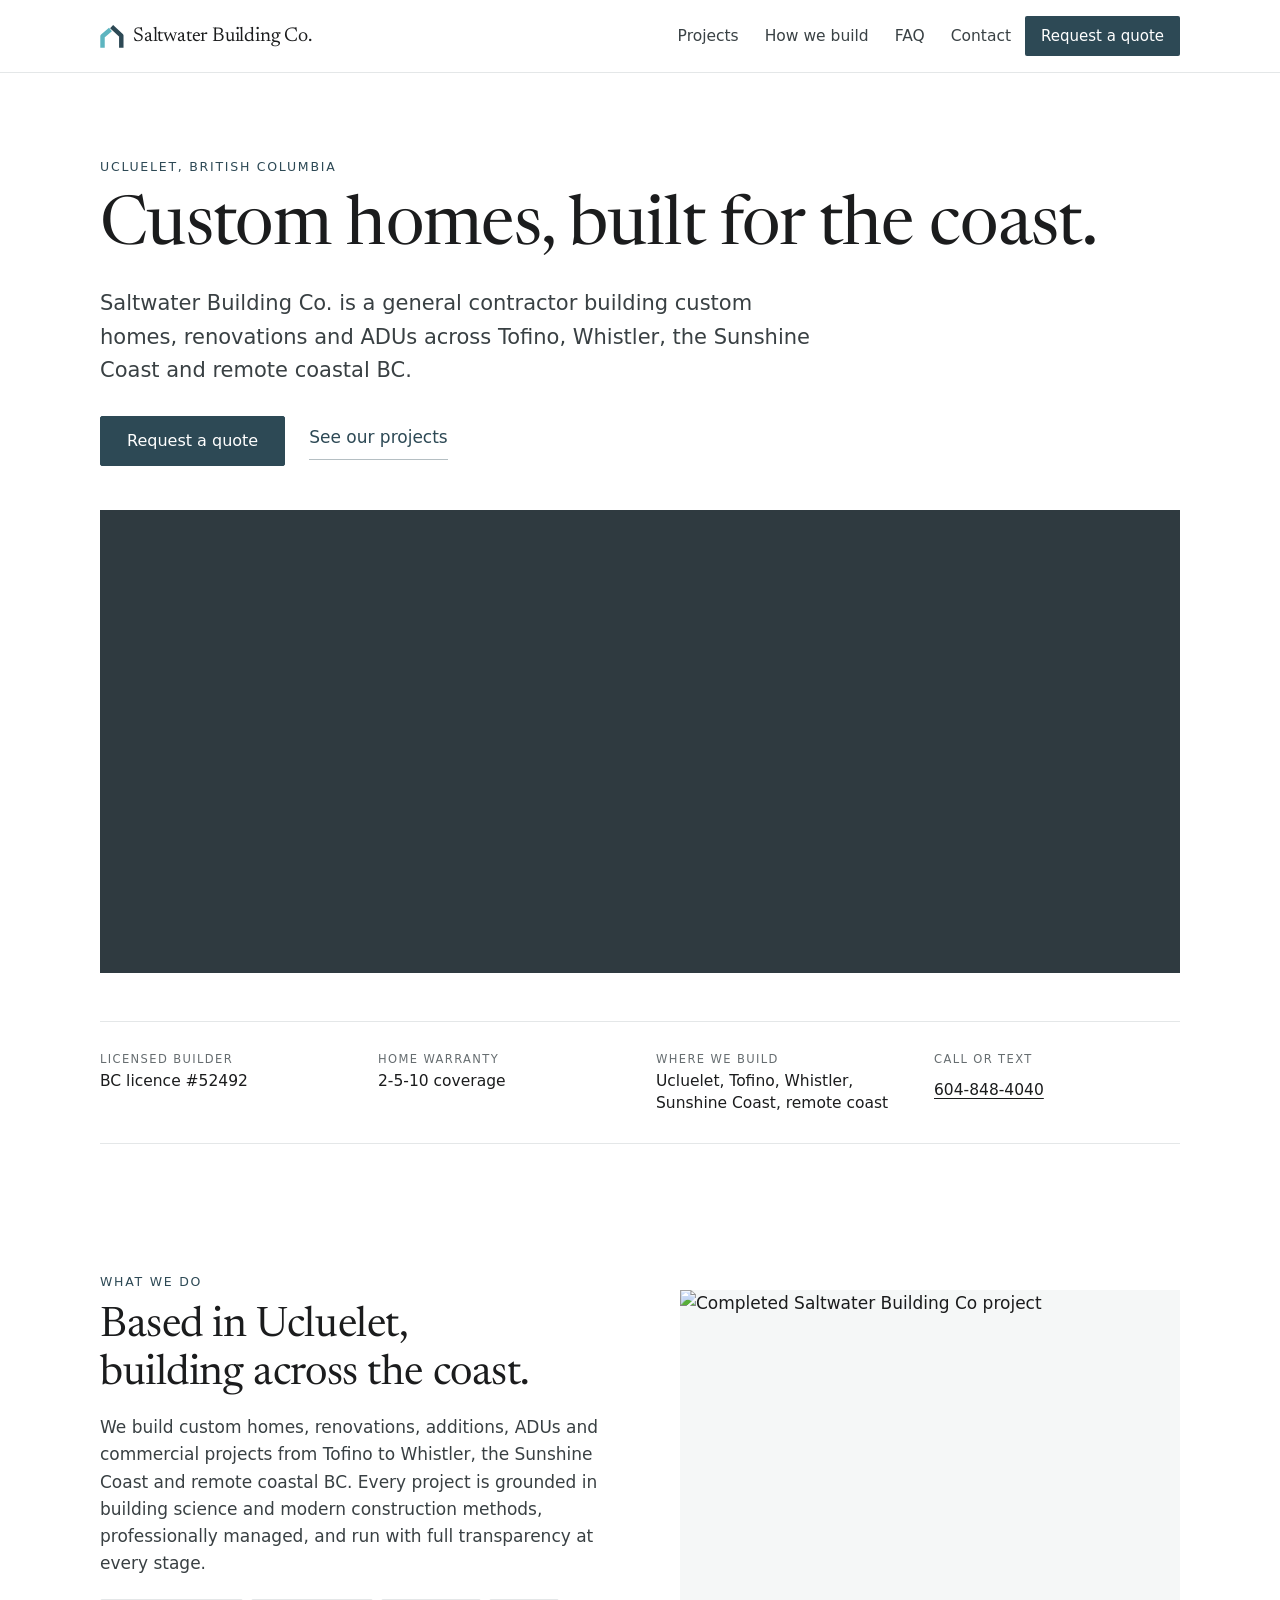
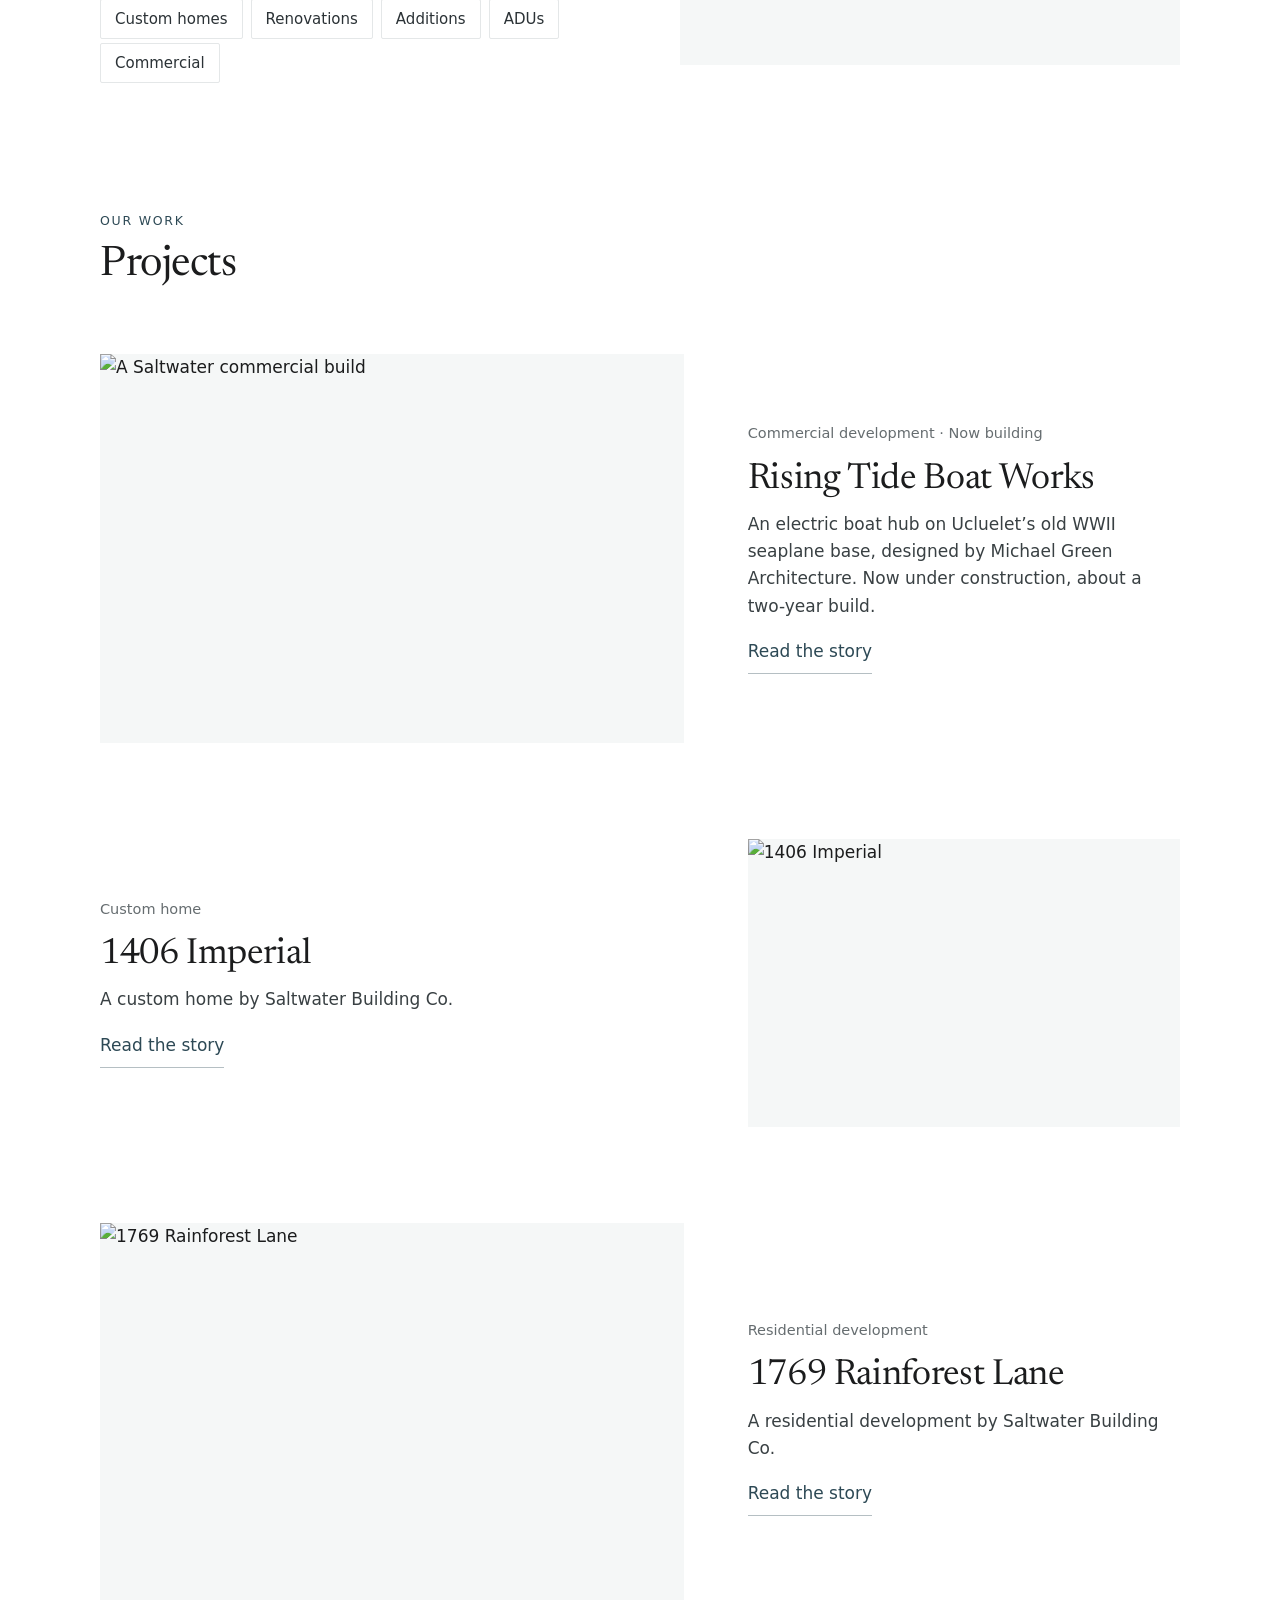
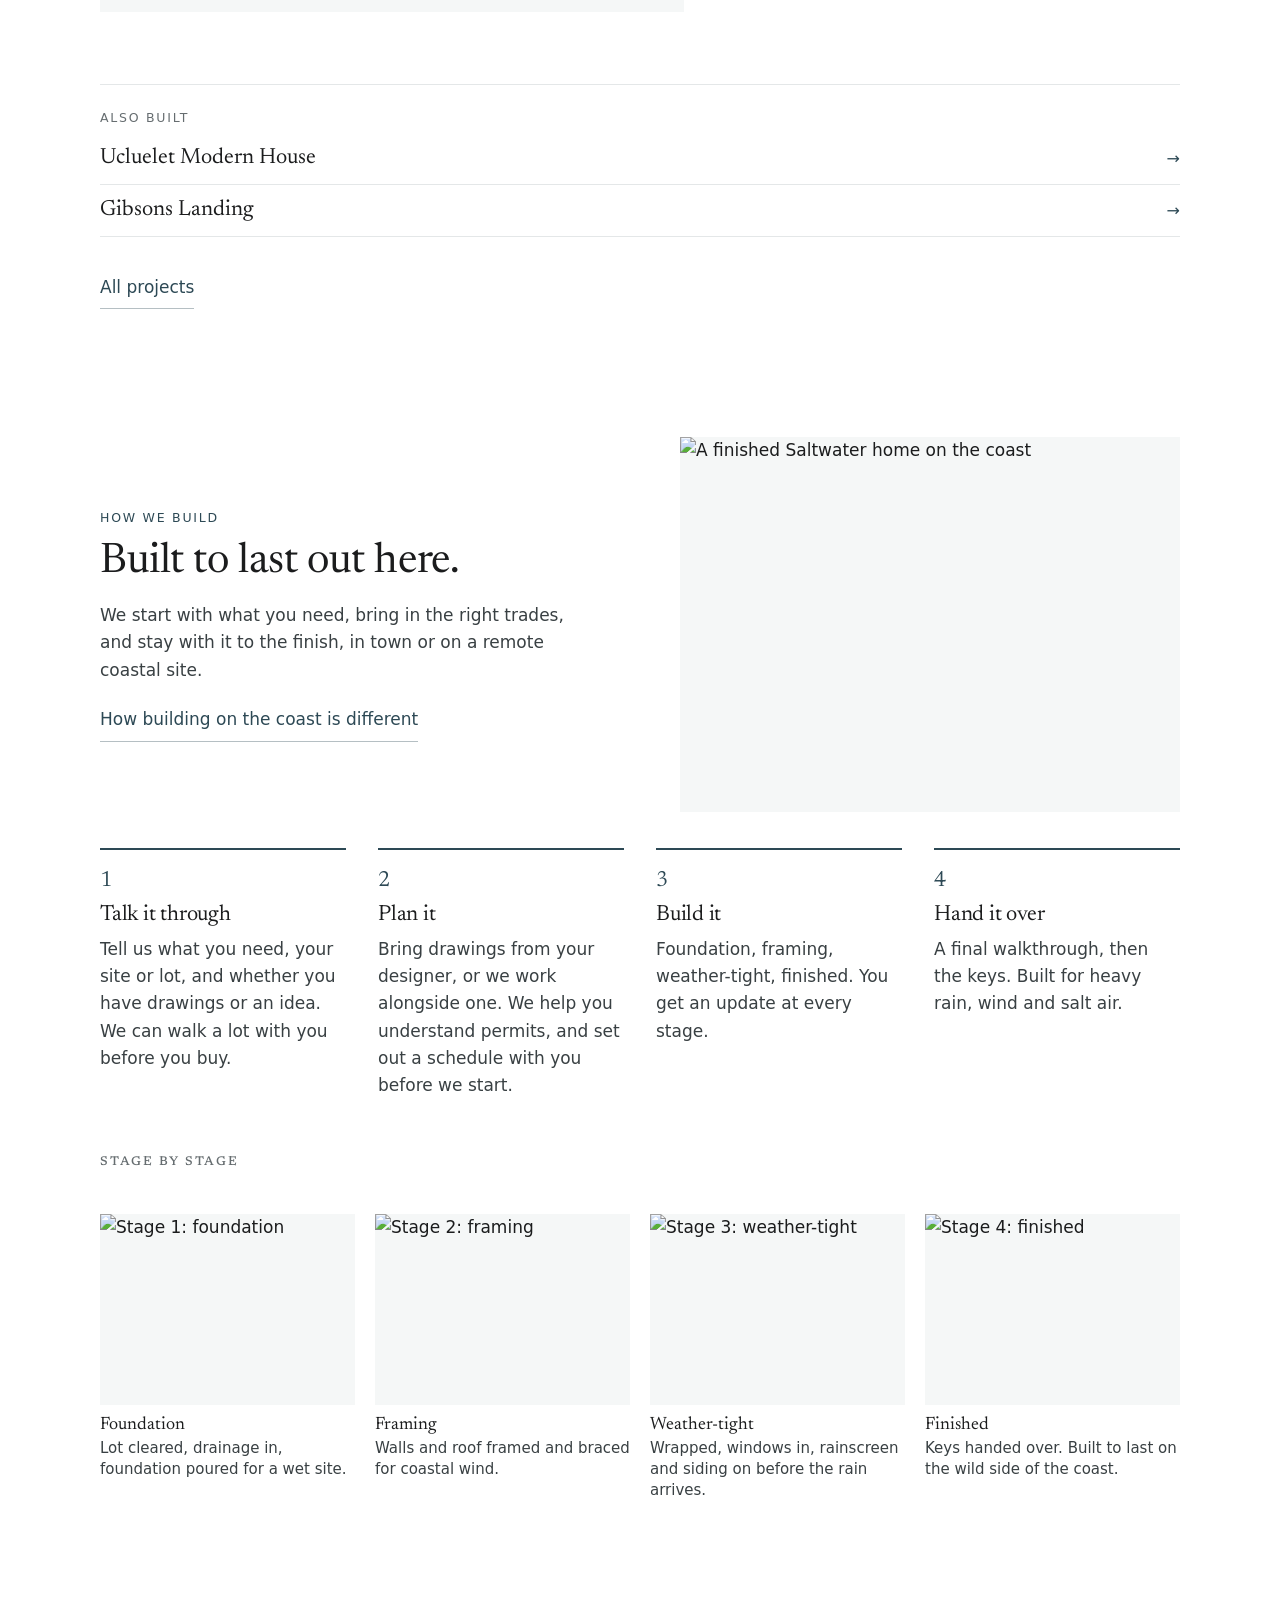
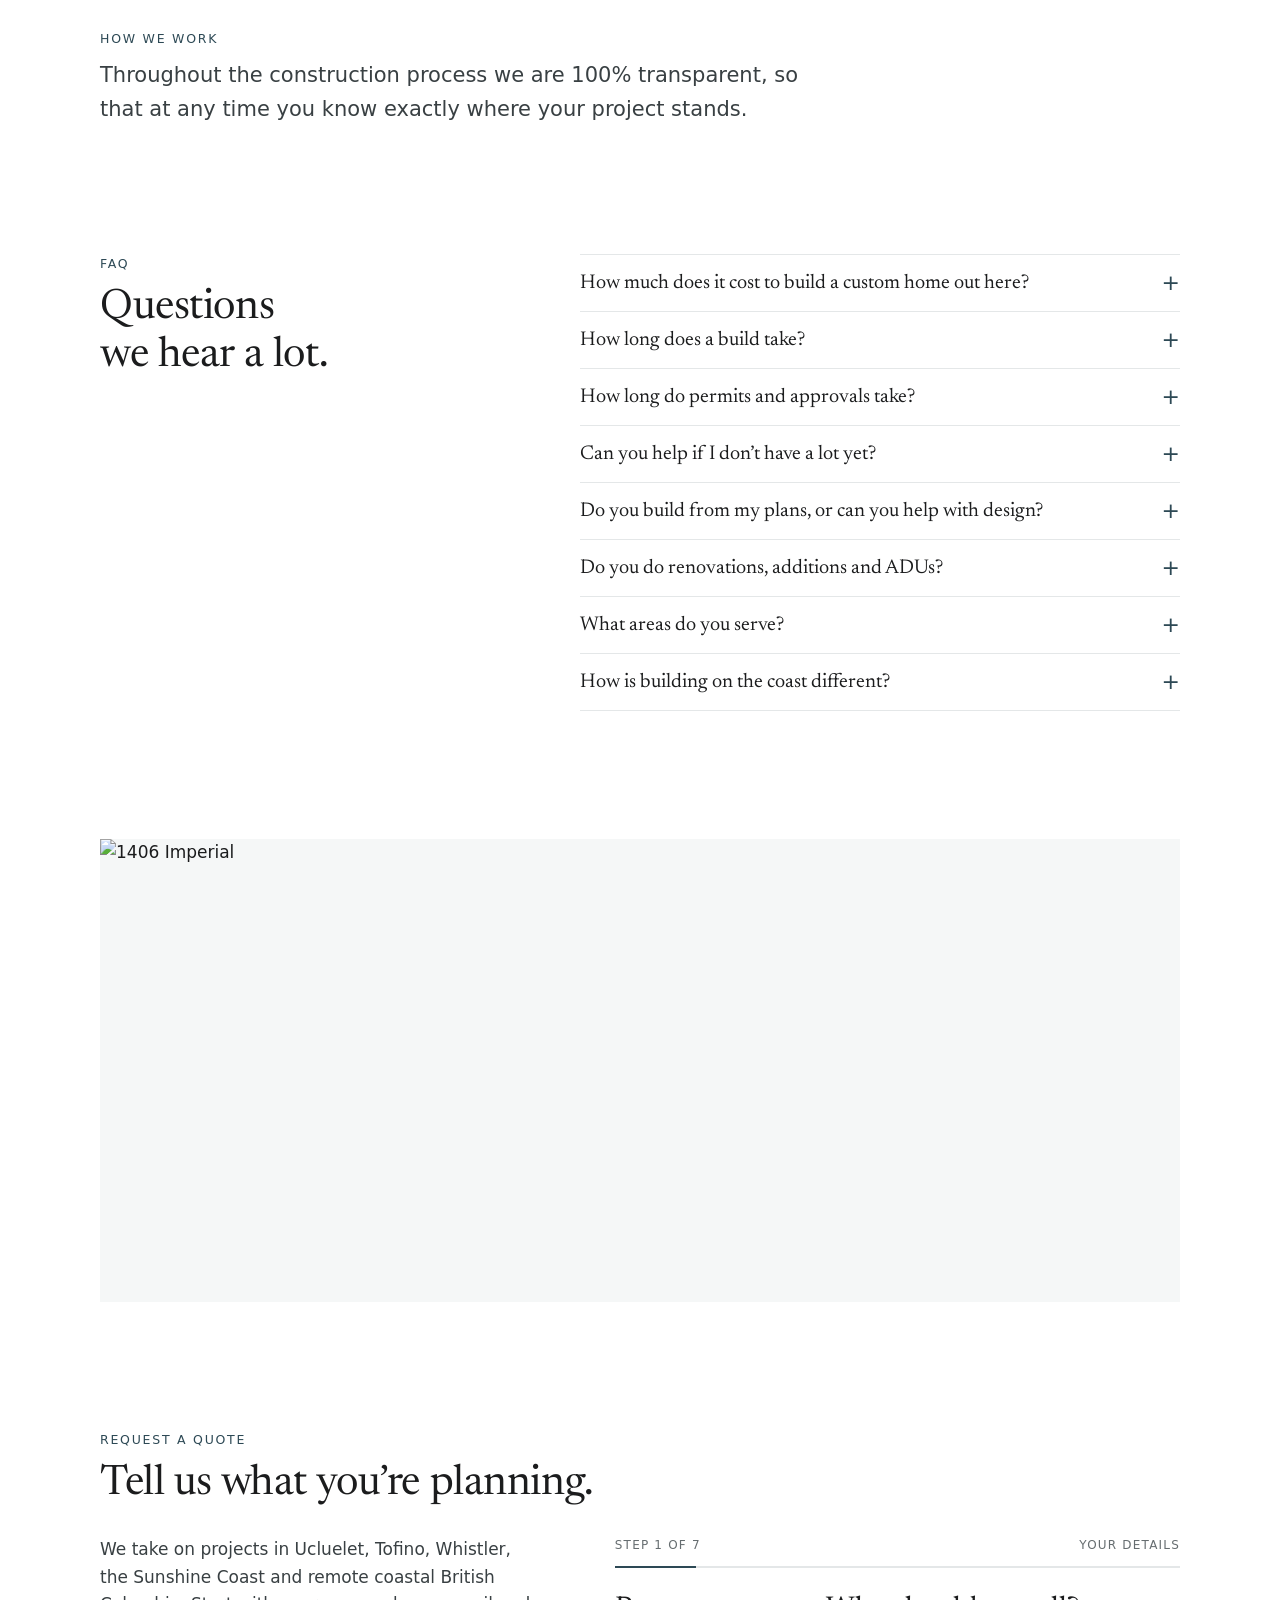
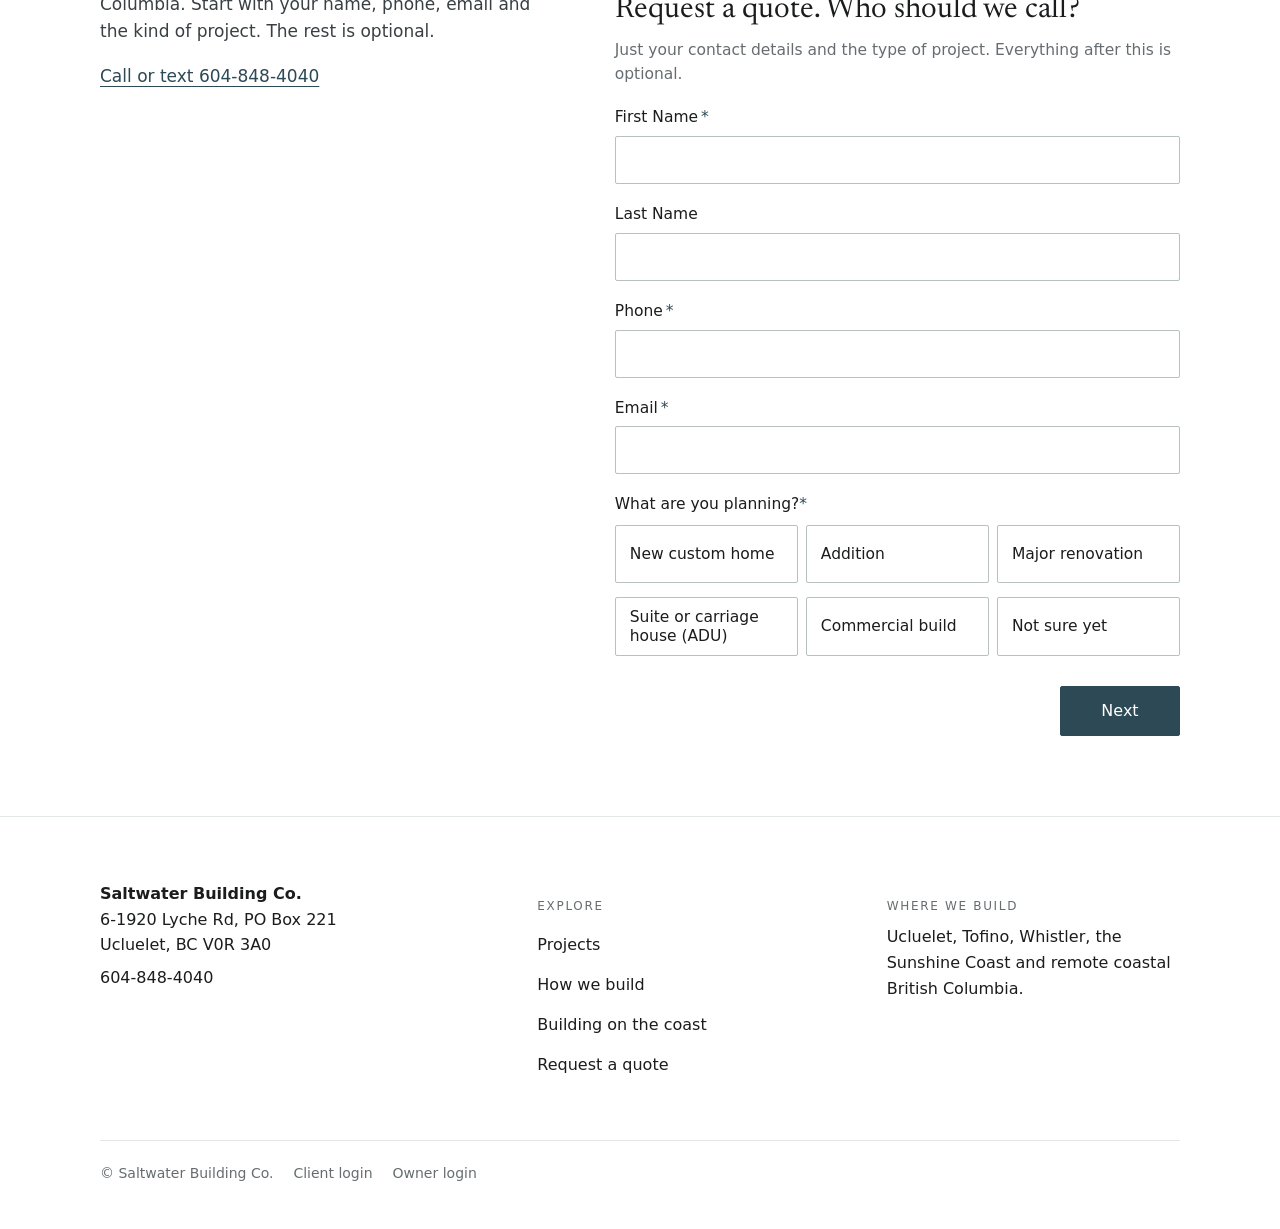
==== commit 96e9f38a: "QA fixes: restore Rising Tide owner hooks, drop over-promises, plain How we work, empty team slot, b" ====
--- a/index.html
+++ b/index.html
@@ -40,8 +40,8 @@
   <section class="sec" id="about"><div class="wrap two">
     <div>
       <p class="eyebrow">What we do</p>
-      <h2 class="h2">Design. Build. Renovate.</h2>
-      <p class="body" style="margin-top:16px">Based in Ucluelet, we build across Tofino, Whistler, the Sunshine Coast and remote coastal BC. Every project is grounded in building science and modern construction methods, professionally managed, and run with full transparency at every stage.</p>
+      <h2 class="h2">Based in Ucluelet, building across the coast.</h2>
+      <p class="body" style="margin-top:16px">We build custom homes, renovations, additions, ADUs and commercial projects from Tofino to Whistler, the Sunshine Coast and remote coastal BC. Every project is grounded in building science and modern construction methods, professionally managed, and run with full transparency at every stage.</p>
       <div class="svcs" aria-label="What we build">
         <a href="#contact" data-slug="custom-home">Custom homes</a><a href="#contact" data-slug="renovation">Renovations</a><a href="#contact" data-slug="addition">Additions</a><a href="#contact" data-slug="adu">ADUs</a><a href="#contact" data-slug="commercial">Commercial</a>
       </div>
@@ -50,11 +50,11 @@
   </div></section>
 
   <section class="sec" id="projects"><div class="wrap">
-    <p class="eyebrow">Case studies</p>
-    <h2 class="h2">Three builds, told properly.</h2>
+    <p class="eyebrow">Our work</p>
+    <h2 class="h2">Projects</h2>
     <div class="cases" data-photo-projects>
-<article class="case"><a class="ph" href="/projects/rising-tide-boat-works/" tabindex="-1" aria-hidden="true"><img src="https://static.wixstatic.com/media/d72bf6_f33243cf7be446e5a892b96595932582~mv2.png/v1/fit/w_760,h_760,q_72,enc_avif,quality_auto/d72bf6_f33243cf7be446e5a892b96595932582.jpg" alt="A Saltwater commercial build" loading="lazy" decoding="async" width="760" height="507"></a>
-  <div class="txt"><p class="k">Commercial development &middot; Now building</p><h3><a href="/projects/rising-tide-boat-works/">Rising Tide Boat Works</a></h3><p class="s">An electric boat hub on Ucluelet&rsquo;s old WWII seaplane base, designed by Michael Green Architecture.</p><a class="tl" href="/projects/rising-tide-boat-works/">Read the story</a></div></article>
+<article class="case"><a class="ph" data-photo-slot="featured" data-photo-replace href="/projects/rising-tide-boat-works/" tabindex="-1" aria-hidden="true"><img src="https://static.wixstatic.com/media/d72bf6_f33243cf7be446e5a892b96595932582~mv2.png/v1/fit/w_760,h_760,q_72,enc_avif,quality_auto/d72bf6_f33243cf7be446e5a892b96595932582.jpg" alt="A Saltwater commercial build" loading="lazy" decoding="async" width="760" height="507"></a>
+  <div class="txt"><p class="k">Commercial development &middot; Now building</p><h3><a href="/projects/rising-tide-boat-works/"><span data-text="tide-title">Rising Tide Boat Works</span></a></h3><p class="s" data-text="tide-body">An electric boat hub on Ucluelet&rsquo;s old WWII seaplane base, designed by Michael Green Architecture. Now under construction, about a two-year build.</p><a class="tl" href="/projects/rising-tide-boat-works/">Read the story</a></div></article>
 <article class="case"><a class="ph" href="/projects/1406-imperial/" tabindex="-1" aria-hidden="true"><img src="https://static.wixstatic.com/media/d72bf6_ccfbbb0b210b470ebc9c2f7da5a5c21c~mv2.jpg/v1/fit/w_760,h_760,q_72,enc_avif,quality_auto/d72bf6_ccfbbb0b210b470ebc9c2f7da5a5c21c.jpg" alt="1406 Imperial" loading="lazy" decoding="async" width="760" height="507"></a>
   <div class="txt"><p class="k">Custom home</p><h3><a href="/projects/1406-imperial/">1406 Imperial</a></h3><p class="s">A custom home by Saltwater Building Co.</p><a class="tl" href="/projects/1406-imperial/">Read the story</a></div></article>
 <article class="case"><a class="ph" href="/projects/1769-rainforest-lane/" tabindex="-1" aria-hidden="true"><img src="https://static.wixstatic.com/media/d72bf6_83f8dbfdcded4cae876f1e85cb7a8152~mv2.jpg/v1/fit/w_760,h_760,q_72,enc_avif,quality_auto/d72bf6_83f8dbfdcded4cae876f1e85cb7a8152.jpg" alt="1769 Rainforest Lane" loading="lazy" decoding="async" width="760" height="507"></a>
@@ -84,14 +84,10 @@
     <div class="stages"><div><div class="ph" data-photo-slot="stage-1" data-photo-replace><img src="https://static.wixstatic.com/media/5a3b42_09be3b94bee14498ba898faba337df7e~mv2.jpg/v1/fit/w_760,h_760,q_72,enc_avif,quality_auto/5a3b42_09be3b94bee14498ba898faba337df7e.jpg" alt="Stage 1: foundation" loading="lazy" decoding="async" width="760" height="570"></div><p><b>Foundation</b>Lot cleared, drainage in, foundation poured for a wet site.</p></div><div><div class="ph" data-photo-slot="stage-2" data-photo-replace><img src="https://static.wixstatic.com/media/5a3b42_d69d7f16c43440698806ce0b126fd360~mv2.jpg/v1/fit/w_760,h_760,q_72,enc_avif,quality_auto/5a3b42_d69d7f16c43440698806ce0b126fd360.jpg" alt="Stage 2: framing" loading="lazy" decoding="async" width="760" height="570"></div><p><b>Framing</b>Walls and roof framed and braced for coastal wind.</p></div><div><div class="ph" data-photo-slot="stage-3" data-photo-replace><img src="https://static.wixstatic.com/media/d72bf6_83f8dbfdcded4cae876f1e85cb7a8152~mv2.jpg/v1/fit/w_760,h_760,q_72,enc_avif,quality_auto/d72bf6_83f8dbfdcded4cae876f1e85cb7a8152.jpg" alt="Stage 3: weather-tight" loading="lazy" decoding="async" width="760" height="570"></div><p><b>Weather-tight</b>Wrapped, windows in, rainscreen and siding on before the rain arrives.</p></div><div><div class="ph" data-photo-slot="stage-4" data-photo-replace><img src="https://static.wixstatic.com/media/d72bf6_a8acef7b592145c8aa0487ef0539e196~mv2.jpg/v1/fit/w_760,h_760,q_72,enc_avif,quality_auto/d72bf6_a8acef7b592145c8aa0487ef0539e196.jpg" alt="Stage 4: finished" loading="lazy" decoding="async" width="760" height="570"></div><p><b>Finished</b>Keys handed over. Built to last on the wild side of the coast.</p></div></div>
   </div></section>
 
-  <section class="work"><div class="wrap">
+  <section class="sec"><div class="wrap">
     <p class="eyebrow">How we work</p>
-    <p class="statement"><span data-text="quote-text">Throughout the construction process we are 100% transparent, so that at any time you know exactly where your project stands.</span></p>
-    <p class="by" data-text="quote-name">Saltwater Building Co.</p>
-    <div class="team">
-      <div class="ph" data-photo-slot="team" data-photo-replace><img src="https://static.wixstatic.com/media/5a3b42_21a384ea183d4a649cf770378579812b~mv2.jpg/v1/fit/w_760,h_760,q_72,enc_avif,quality_auto/5a3b42_21a384ea183d4a649cf770378579812b.jpg" alt="A Saltwater-built home among the coastal trees" loading="lazy" decoding="async" width="96" height="96"></div>
-      <p>Built by the Saltwater team, based in Ucluelet.</p>
-    </div>
+    <p class="lede" style="margin-top:10px"><span data-text="quote-text">Throughout the construction process we are 100% transparent, so that at any time you know exactly where your project stands.</span><span data-text="quote-name" hidden>Saltwater Building Co.</span></p>
+    <div class="team"><div class="ph" data-photo-slot="team" data-photo-replace></div></div>
   </div></section>
 
   <!-- Reviews: hidden until Saltwater has real Google reviews and the real Google reviews link.
--- a/css/site.css
+++ b/css/site.css
@@ -219,3 +219,10 @@
 .brand i{font-style:normal;display:none}
 @media (min-width:520px){.brand i{display:inline}}
 @media (max-width:420px){.hbtn{padding:0 12px;font-size:14px}.hdr .wrap{gap:8px}}
+
+.h1,.h2,.phead h1{text-wrap:balance}
+.h1{max-width:16em}
+.case h3 a{display:inline-flex;align-items:center;min-height:40px}
+.team{margin-top:40px}
+.team .ph{width:96px;height:96px;border-radius:50%}
+.team:has(.ph:empty){display:none}
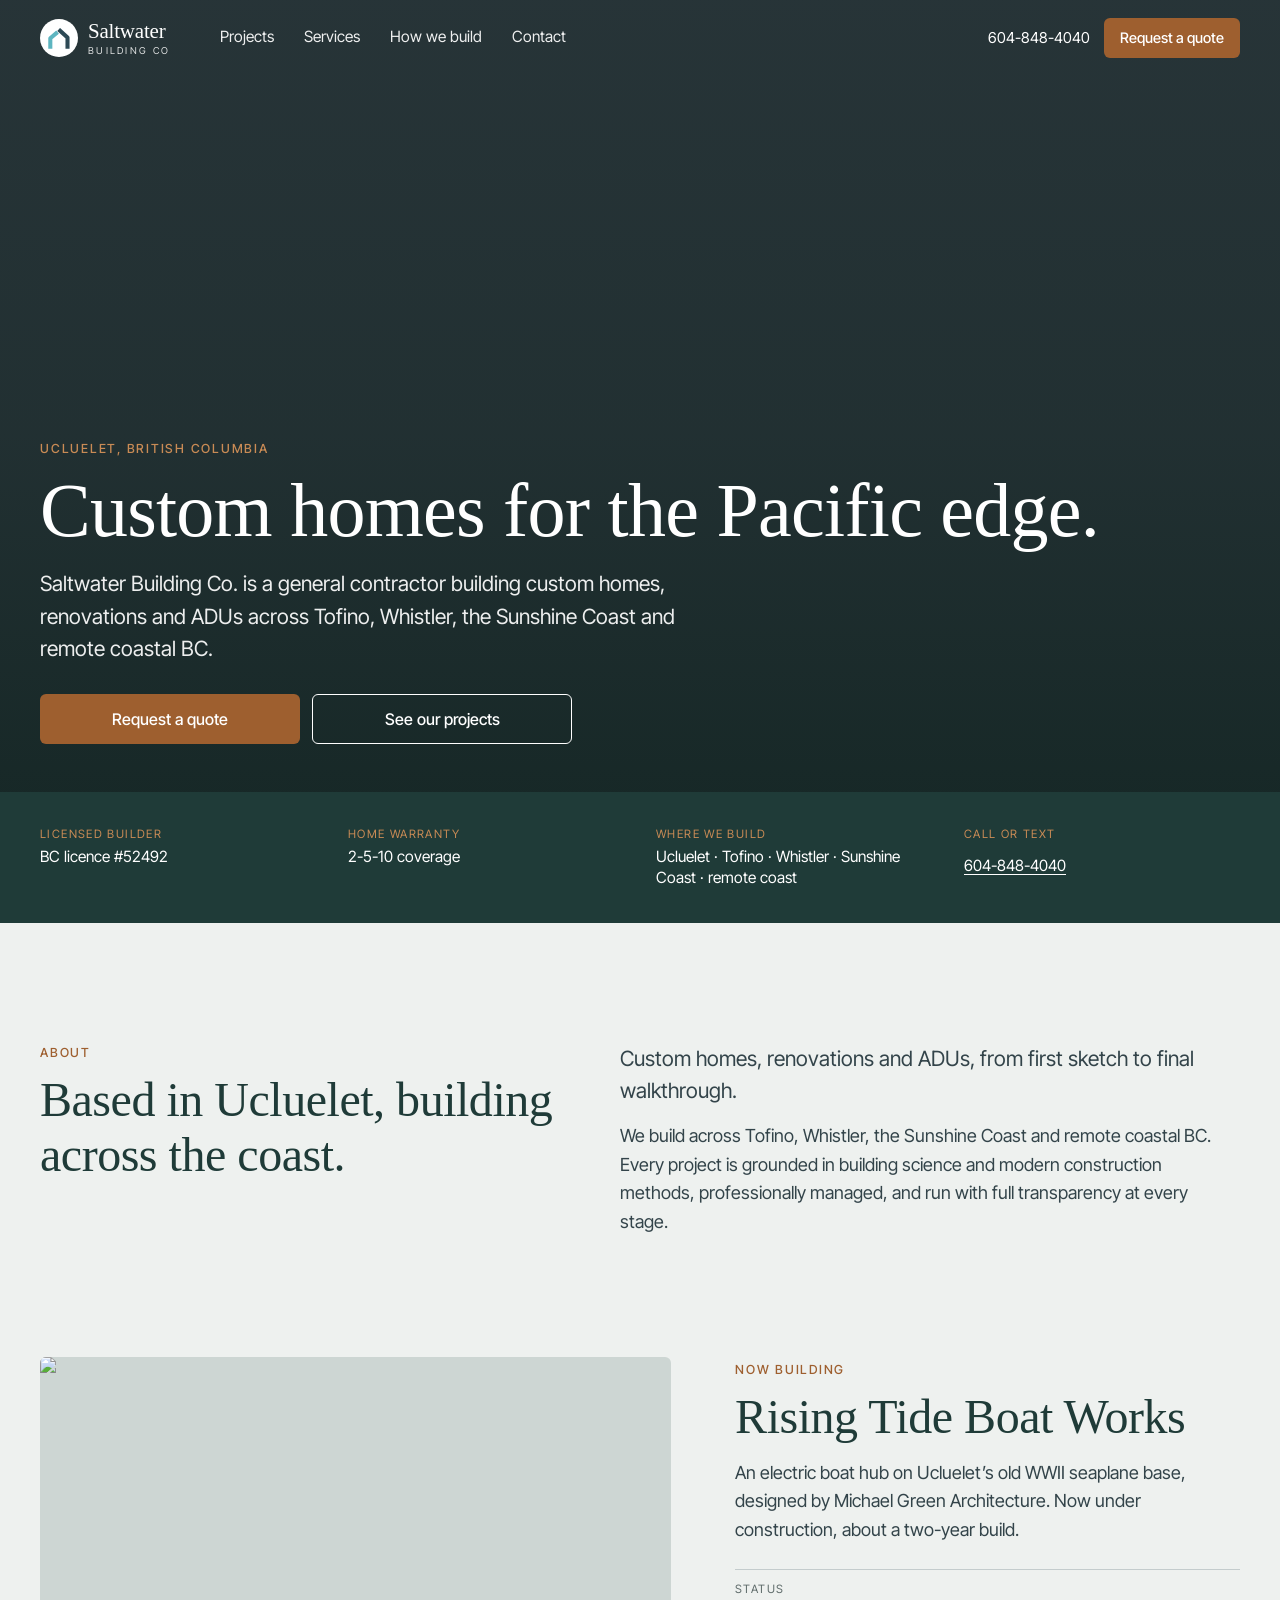
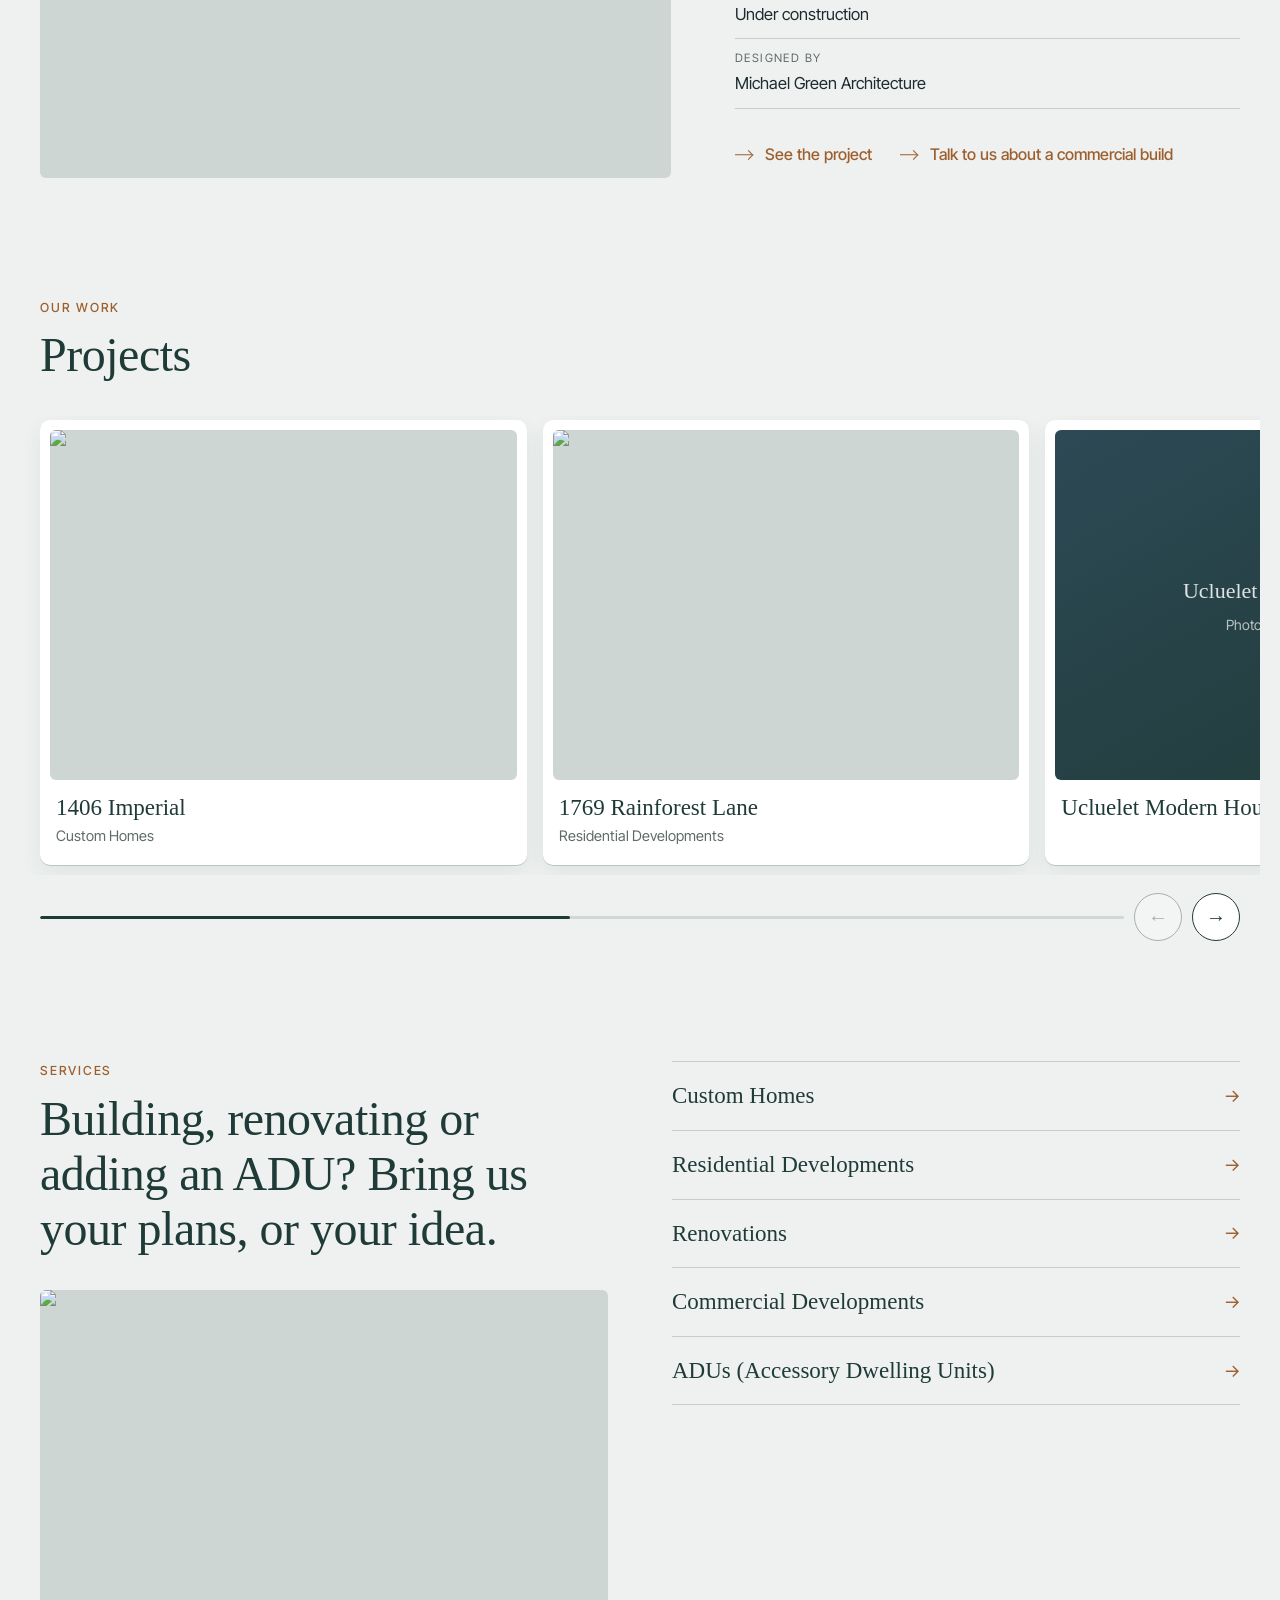
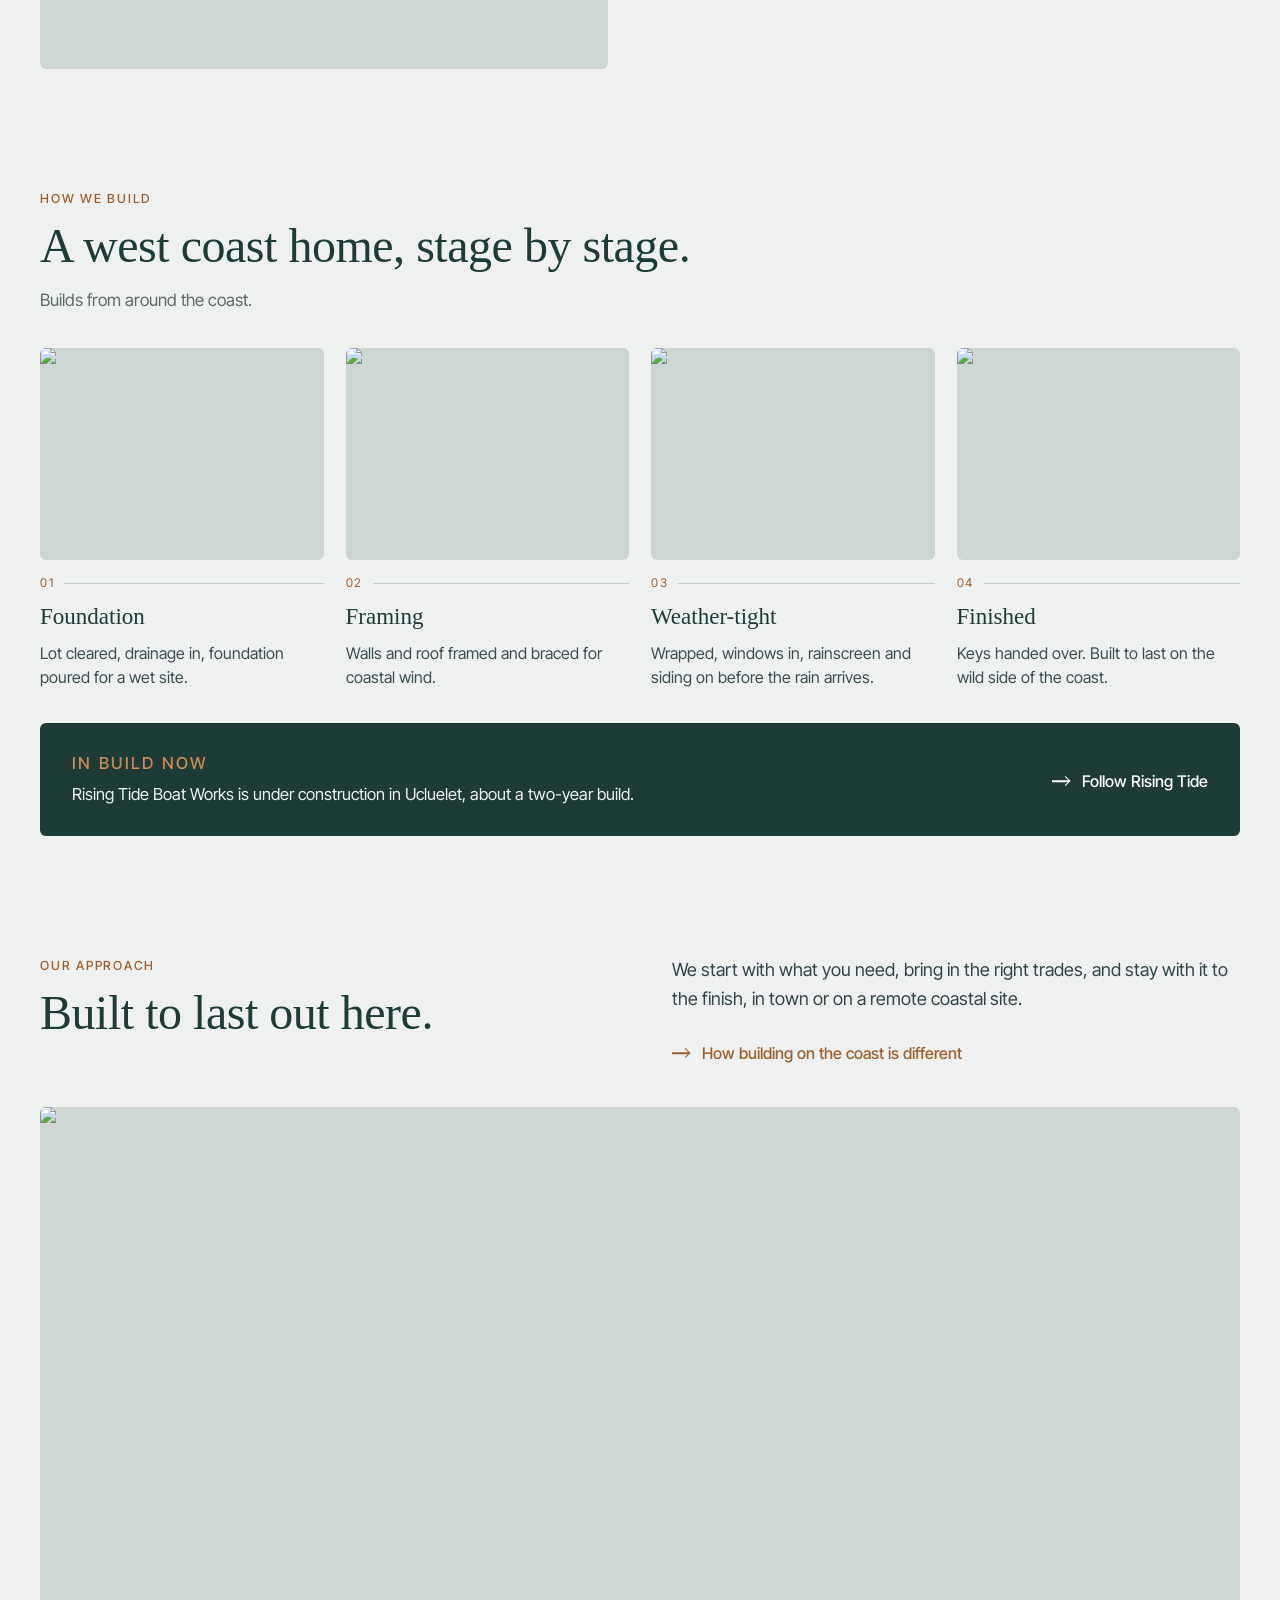
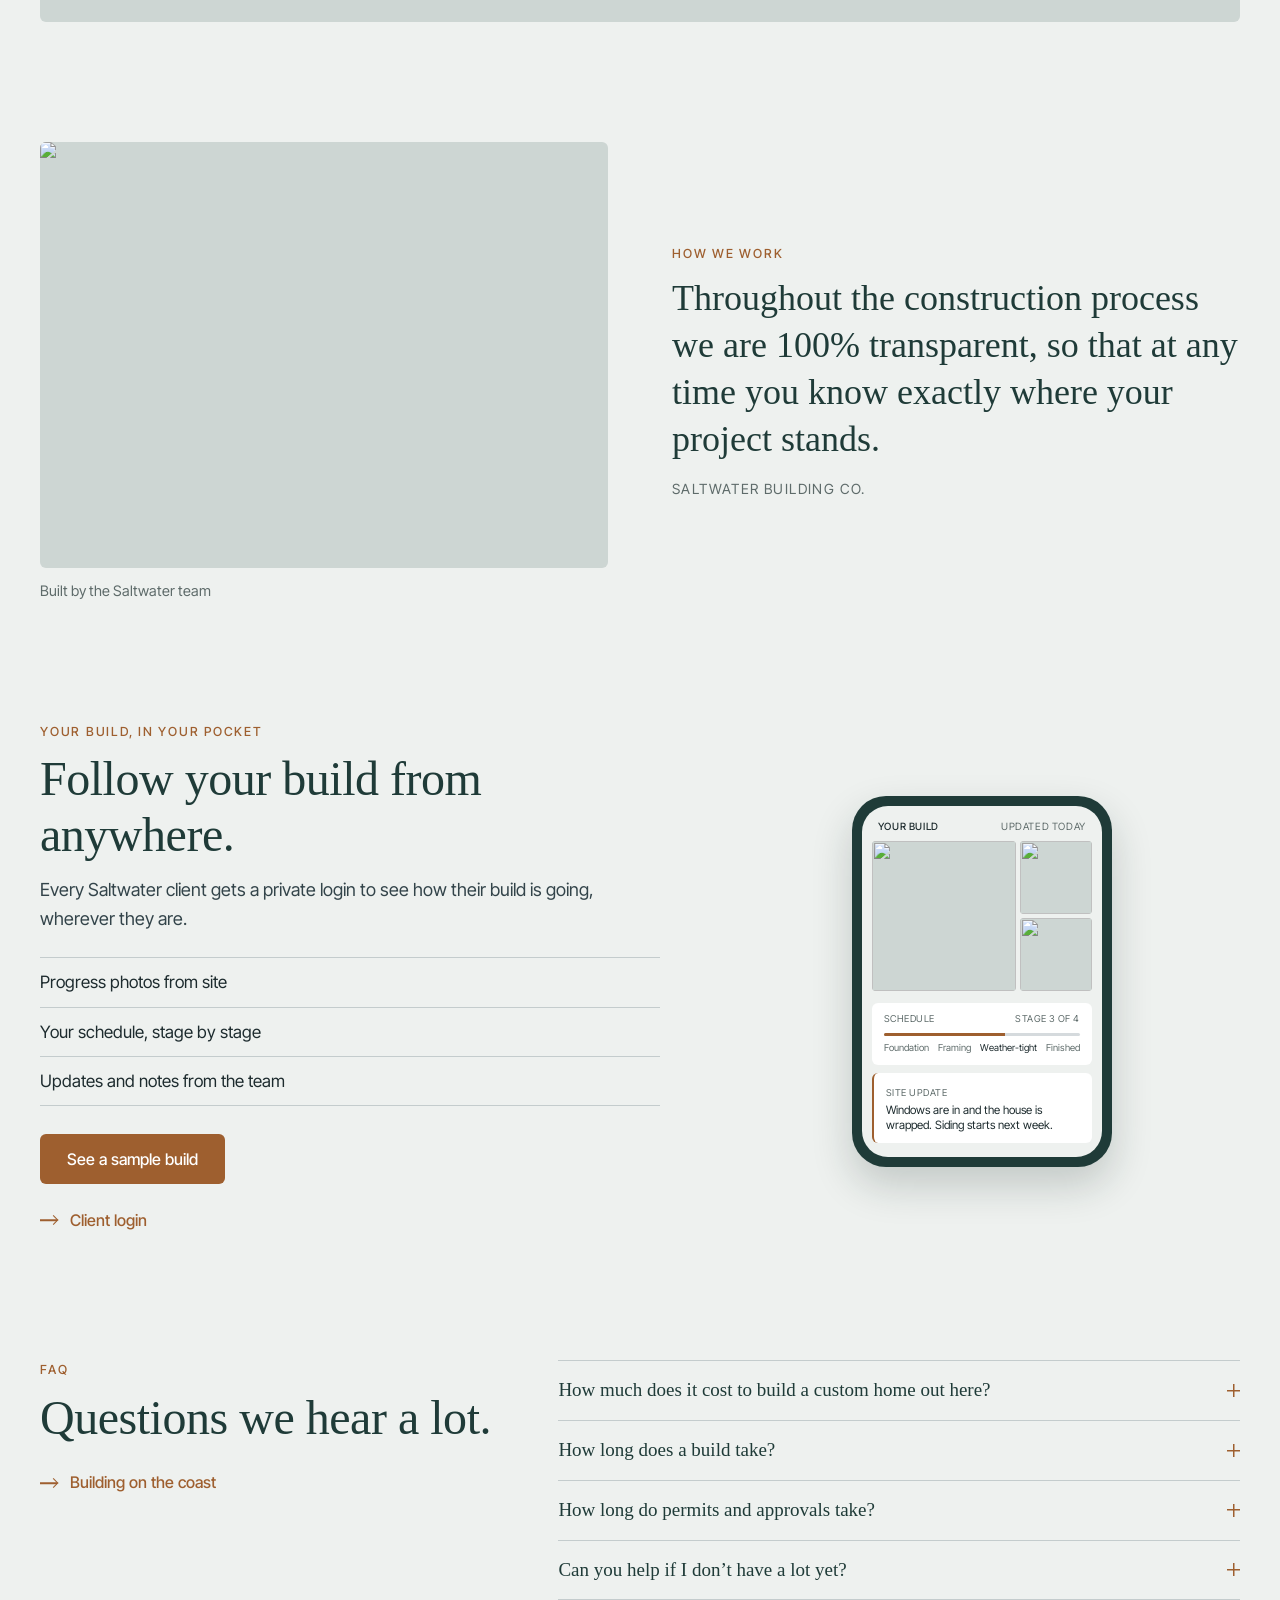
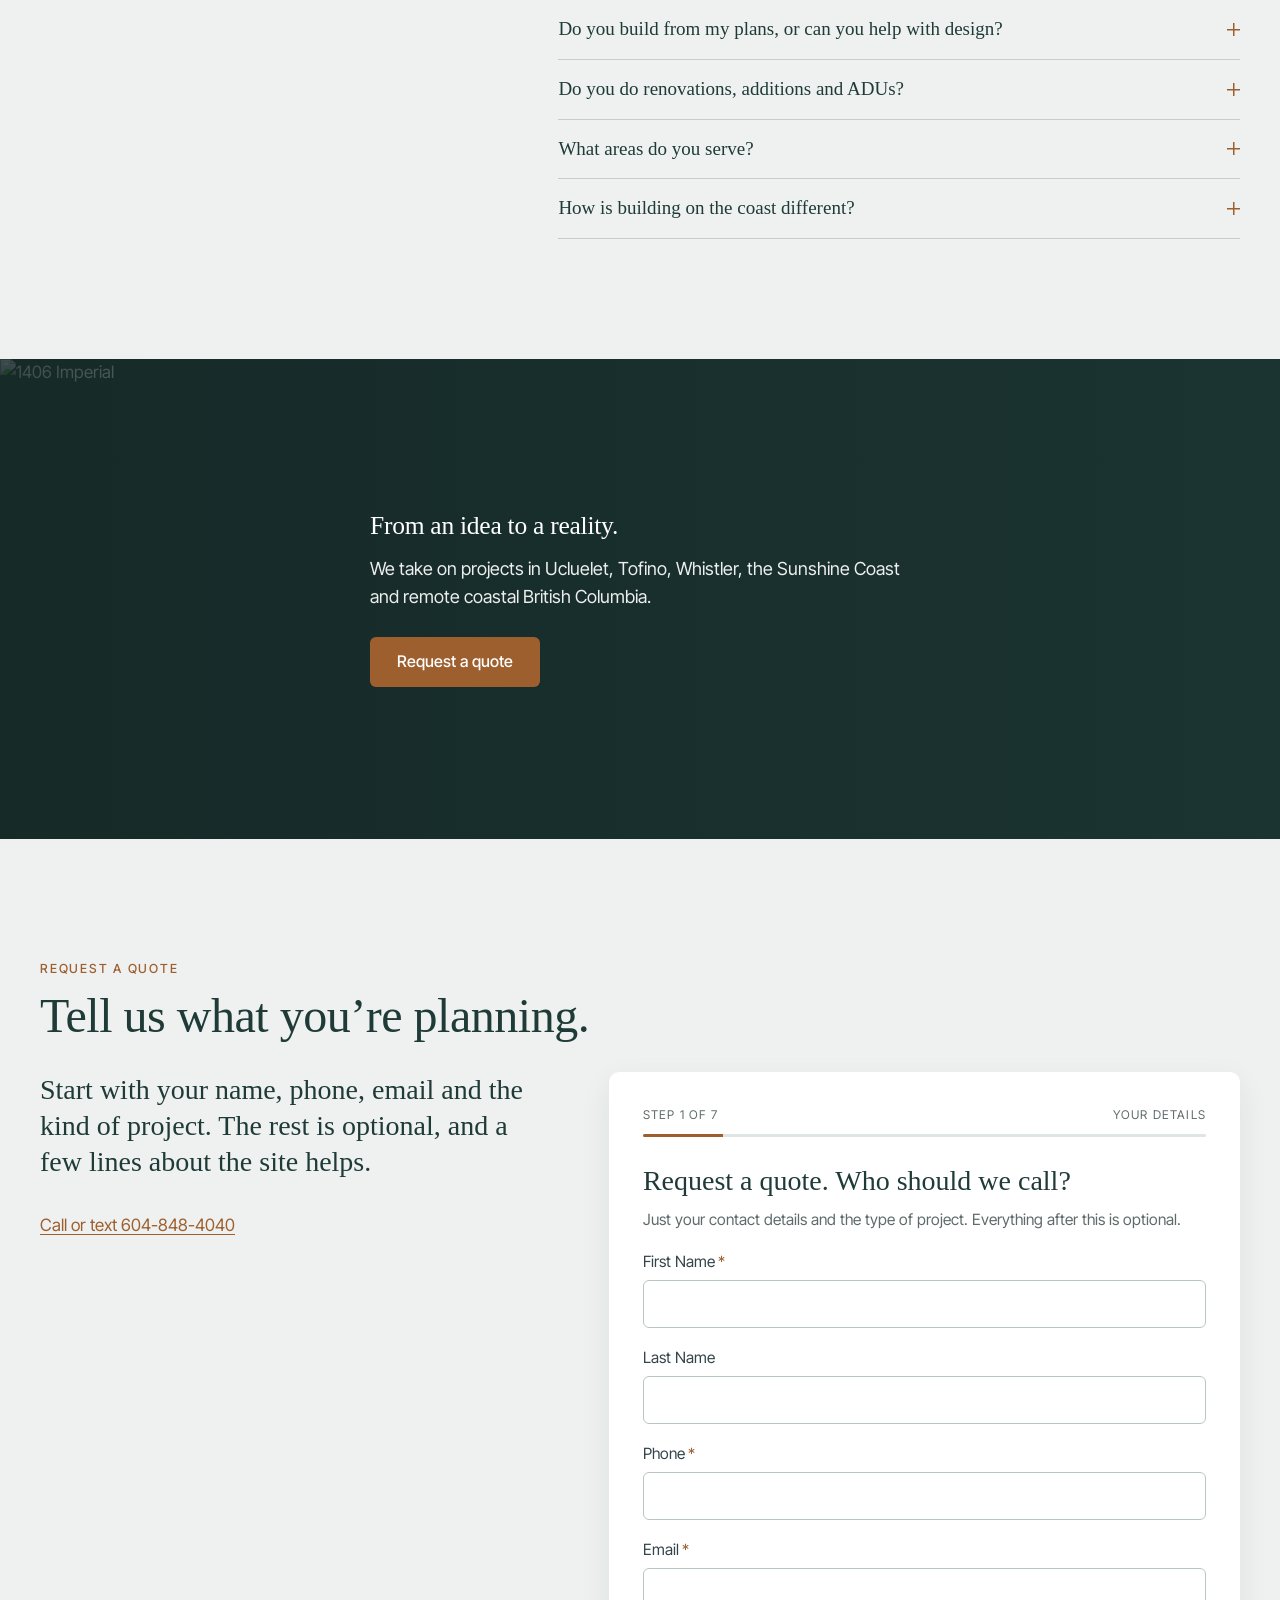
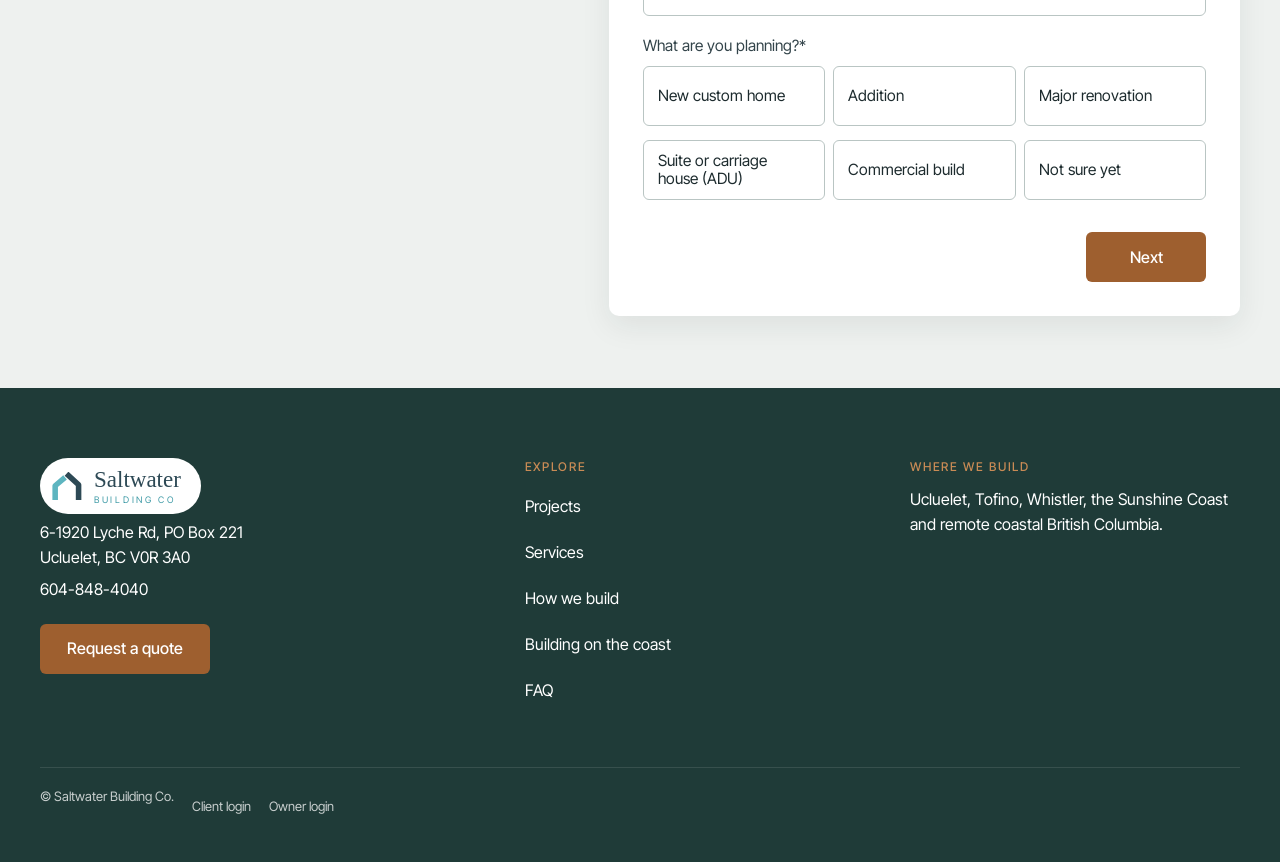
==== commit 9ab3f7a9: "Add project slider, restore About, unnumbered services, hidden Instagram section Co-Authored-By: Cla" ====
--- a/index.html
+++ b/index.html
@@ -5,101 +5,261 @@
 <meta name="viewport" content="width=device-width, initial-scale=1, viewport-fit=cover">
 <title>Saltwater Building Co | West Coast General Contractor | Ucluelet, Tofino, Whistler &amp; Sunshine Coast</title>
 <meta name="description" content="A West Coast General Contractor. Servicing Ucluelet, Tofino, Whistler and the Sunshine Coast. Custom homes, renovations, residential developments, commercial construction and ADUs.">
-<meta name="theme-color" content="#ffffff">
+<meta name="theme-color" content="#1F3B38">
 <link rel="preconnect" href="https://fonts.googleapis.com">
 <link rel="preconnect" href="https://fonts.gstatic.com" crossorigin>
-<link href="https://fonts.googleapis.com/css2?family=Newsreader:wght@400&display=swap" rel="stylesheet">
+<link rel="preconnect" href="https://static.wixstatic.com">
+<link href="https://fonts.googleapis.com/css2?family=Fraunces:opsz,wght@9..144,400;9..144,500&family=Inter+Tight:wght@400;500;600&display=swap" rel="stylesheet">
 <link rel="icon" href="/favicon.svg" type="image/svg+xml">
 <link rel="apple-touch-icon" href="/apple-touch-icon.png">
-<link rel="stylesheet" href="/css/site.css?v=1">
+<link rel="stylesheet" href="/css/site.css?v=2">
 </head>
 <body>
 <a class="skip" href="#main">Skip to content</a>
-<header class="hdr"><div class="wrap">
-  <a class="brand" href="/" aria-label="Saltwater Building Co home"><svg class="logo-mark" viewBox="0 0 62 58" aria-hidden="true"><path class="l" d="M6.5 58V28.5L27 11" fill="none" stroke-width="11.5" stroke-linejoin="round"/><path class="r" d="M30 3.5l25 23V58" fill="none" stroke-width="11.5" stroke-linejoin="round"/></svg><span>Saltwater<i> Building Co.</i></span></a>
-  <nav class="hnav" aria-label="Main"><a href="/projects/">Projects</a><a href="/#how-we-build">How we build</a><a href="/#faq">FAQ</a><a href="/#contact">Contact</a></nav>
-  <a class="hbtn" href="/#contact">Request a quote</a>
-  <details class="mnav"><summary>Menu</summary><nav aria-label="Menu"><a href="/projects/">Projects</a><a href="/#how-we-build">How we build</a><a href="/#faq">FAQ</a><a href="/#contact">Contact</a><a href="tel:+16048484040">604-848-4040</a></nav></details>
-</div></header>
+<header class="hdr" id="hdr">
+  <div class="wrap">
+    <a href="/" class="brand" aria-label="Saltwater Building Co home"><span class="badge"><svg class="logo-mark" viewBox="0 0 62 58" aria-hidden="true"><path class="l" d="M6.5 58V28.5L27 11" fill="none" stroke-width="11.5" stroke-linejoin="round"/><path class="r" d="M30 3.5l25 23V58" fill="none" stroke-width="11.5" stroke-linejoin="round"/></svg></span><span class="mark">Saltwater<small>Building Co</small></span></a>
+    <nav aria-label="Main">
+      <a href="/#projects">Projects</a>
+      <a href="/#services">Services</a>
+      <a href="/#how-we-build">How we build</a>
+      <a href="/#contact">Contact</a>
+    </nav>
+    <span class="spacer"></span>
+    <a class="tel" href="tel:+16048484040">604-848-4040</a>
+    <a class="hbtn" href="/#contact">Request a quote</a>
+    <button class="burger" id="menuBtn" aria-label="Open menu" aria-expanded="false"></button>
+  </div>
+</header>
+<div class="menu" id="menu" aria-hidden="true">
+  <nav aria-label="Menu">
+    <a href="/#projects">Projects</a>
+    <a href="/#services">Services</a>
+    <a href="/#how-we-build">How we build</a>
+    <a href="/building-on-the-coast/">Building on the coast</a>
+    <a href="/#faq">FAQ</a>
+    <a href="/#contact">Request a quote</a>
+  </nav>
+  <div class="menu-foot">
+    <p><a href="tel:+16048484040">604-848-4040</a></p>
+    <p>6-1920 Lyche Rd, PO Box 221<br>Ucluelet, BC V0R 3A0</p>
+  </div>
+</div>
+
 <main id="main">
 
-  <section class="hero" id="top" data-video-poster="hero-video"><div class="wrap">
-    <p class="eyebrow">Ucluelet, British Columbia</p>
-    <h1 class="h1" style="margin-top:12px">Custom homes, built for the coast.</h1>
-    <p class="lede">Saltwater Building Co. is a general contractor building custom homes, renovations and ADUs across Tofino, Whistler, the Sunshine Coast and remote coastal BC.</p>
-    <div class="cta"><a class="btn" href="#contact">Request a quote</a><a class="tl" href="/projects/">See our projects</a></div>
-    <div class="vid" id="vid"><video id="heroVid" data-video-slot="hero-video" muted loop playsinline preload="none" poster="/wave-poster.jpg" aria-hidden="true"></video><button class="play" id="playBtn" type="button">Play video</button></div>
-    <dl class="facts">
-      <div><dt>Licensed builder</dt><dd>BC licence <span style="white-space:nowrap">#52492</span></dd></div>
-      <div><dt>Home warranty</dt><dd>2-5-10 coverage</dd></div>
-      <div><dt>Where we build</dt><dd>Ucluelet, Tofino, Whistler, Sunshine Coast, remote coast</dd></div>
-      <div><dt>Call or text</dt><dd><a href="tel:+16048484040">604-848-4040</a></dd></div>
-    </dl>
-  </div></section>
-
-  <section class="sec" id="about"><div class="wrap two">
-    <div>
-      <p class="eyebrow">What we do</p>
-      <h2 class="h2">Based in Ucluelet, building across the coast.</h2>
-      <p class="body" style="margin-top:16px">We build custom homes, renovations, additions, ADUs and commercial projects from Tofino to Whistler, the Sunshine Coast and remote coastal BC. Every project is grounded in building science and modern construction methods, professionally managed, and run with full transparency at every stage.</p>
-      <div class="svcs" aria-label="What we build">
-        <a href="#contact" data-slug="custom-home">Custom homes</a><a href="#contact" data-slug="renovation">Renovations</a><a href="#contact" data-slug="addition">Additions</a><a href="#contact" data-slug="adu">ADUs</a><a href="#contact" data-slug="commercial">Commercial</a>
-      </div>
-    </div>
-    <div class="ph" data-photo-slot="photo-wide" data-photo-replace><img src="https://static.wixstatic.com/media/5a3b42_21a384ea183d4a649cf770378579812b~mv2.jpg/v1/fit/w_760,h_760,q_72,enc_avif,quality_auto/5a3b42_21a384ea183d4a649cf770378579812b.jpg" alt="Completed Saltwater Building Co project" loading="lazy" decoding="async" width="760" height="570"></div>
-  </div></section>
-
-  <section class="sec" id="projects"><div class="wrap">
-    <p class="eyebrow">Our work</p>
-    <h2 class="h2">Projects</h2>
-    <div class="cases" data-photo-projects>
-<article class="case"><a class="ph" data-photo-slot="featured" data-photo-replace href="/projects/rising-tide-boat-works/" tabindex="-1" aria-hidden="true"><img src="https://static.wixstatic.com/media/d72bf6_f33243cf7be446e5a892b96595932582~mv2.png/v1/fit/w_760,h_760,q_72,enc_avif,quality_auto/d72bf6_f33243cf7be446e5a892b96595932582.jpg" alt="A Saltwater commercial build" loading="lazy" decoding="async" width="760" height="507"></a>
-  <div class="txt"><p class="k">Commercial development &middot; Now building</p><h3><a href="/projects/rising-tide-boat-works/"><span data-text="tide-title">Rising Tide Boat Works</span></a></h3><p class="s" data-text="tide-body">An electric boat hub on Ucluelet&rsquo;s old WWII seaplane base, designed by Michael Green Architecture. Now under construction, about a two-year build.</p><a class="tl" href="/projects/rising-tide-boat-works/">Read the story</a></div></article>
-<article class="case"><a class="ph" href="/projects/1406-imperial/" tabindex="-1" aria-hidden="true"><img src="https://static.wixstatic.com/media/d72bf6_ccfbbb0b210b470ebc9c2f7da5a5c21c~mv2.jpg/v1/fit/w_760,h_760,q_72,enc_avif,quality_auto/d72bf6_ccfbbb0b210b470ebc9c2f7da5a5c21c.jpg" alt="1406 Imperial" loading="lazy" decoding="async" width="760" height="507"></a>
-  <div class="txt"><p class="k">Custom home</p><h3><a href="/projects/1406-imperial/">1406 Imperial</a></h3><p class="s">A custom home by Saltwater Building Co.</p><a class="tl" href="/projects/1406-imperial/">Read the story</a></div></article>
-<article class="case"><a class="ph" href="/projects/1769-rainforest-lane/" tabindex="-1" aria-hidden="true"><img src="https://static.wixstatic.com/media/d72bf6_83f8dbfdcded4cae876f1e85cb7a8152~mv2.jpg/v1/fit/w_760,h_760,q_72,enc_avif,quality_auto/d72bf6_83f8dbfdcded4cae876f1e85cb7a8152.jpg" alt="1769 Rainforest Lane" loading="lazy" decoding="async" width="760" height="507"></a>
-  <div class="txt"><p class="k">Residential development</p><h3><a href="/projects/1769-rainforest-lane/">1769 Rainforest Lane</a></h3><p class="s">A residential development by Saltwater Building Co.</p><a class="tl" href="/projects/1769-rainforest-lane/">Read the story</a></div></article>
-    </div>
-    <div class="also"><h3>Also built</h3><ul><li><a href="/projects/ucluelet-modern-house/">Ucluelet Modern House</a></li><li><a href="/projects/gibsons-landing/">Gibsons Landing</a></li></ul></div>
-    <p style="margin-top:28px"><a class="tl" href="/projects/">All projects</a></p>
-  </div></section>
-
-  <section class="sec" id="how-we-build"><div class="wrap">
-    <div class="two">
+  <!-- 1. HERO -->
+  <section class="hero" id="hero" data-video-poster="hero-video">
+    <video class="hero-vid" id="heroVid" data-video-slot="hero-video" autoplay muted loop playsinline preload="metadata" poster="/wave-poster.jpg" aria-hidden="true"></video>
+    <div class="wrap">
+      <p class="eyebrow" style="color:var(--cedar-lt)">Ucluelet, British Columbia</p>
+      <h1 class="h-xl" id="wm" style="margin-top:12px">Custom homes for the Pacific edge.</h1>
+      <p class="sub">Saltwater Building Co. is a general contractor building custom homes, renovations and ADUs across Tofino, Whistler, the Sunshine Coast and remote coastal BC.</p>
+      <div class="cta"><a class="btn" href="#contact">Request a quote</a><a class="btn-ghost" href="#projects">See our projects</a></div>
+    </div>
+  </section>
+
+  <!-- 2. PROOF BAND -->
+  <section class="proof" aria-label="At a glance">
+    <div class="wrap row">
+      <div><p class="k">Licensed builder</p><p class="v">BC licence <span style="white-space:nowrap">#52492</span></p></div>
+      <div><p class="k">Home warranty</p><p class="v">2-5-10 coverage</p></div>
+      <div><p class="k">Where we build</p><p class="v">Ucluelet &middot; Tofino &middot; Whistler &middot; Sunshine Coast &middot; remote coast</p></div>
+      <div><p class="k">Call or text</p><a class="v" href="tel:+16048484040">604-848-4040</a></div>
+    </div>
+  </section>
+
+  <!-- ABOUT -->
+  <section class="sec" id="about">
+    <div class="wrap about">
+      <div><p class="eyebrow">About</p><h2 class="h-lg">Based in Ucluelet, building across the coast.</h2></div>
       <div>
-        <p class="eyebrow">How we build</p>
-        <h2 class="h2">Built to last out here.</h2>
-        <p class="body" style="margin-top:16px">We start with what you need, bring in the right trades, and stay with it to the finish, in town or on a remote coastal site.</p>
-        <p style="margin-top:14px"><a class="tl" href="/building-on-the-coast/">How building on the coast is different</a></p>
-      </div>
-      <div class="ph" data-photo-slot="approach" data-photo-replace><img src="https://static.wixstatic.com/media/d72bf6_5a41d0930f2d45c598232451b8af68de~mv2.jpg/v1/fit/w_760,h_760,q_72,enc_avif,quality_auto/d72bf6_5a41d0930f2d45c598232451b8af68de.jpg" alt="A finished Saltwater home on the coast" loading="lazy" decoding="async" width="760" height="570"></div>
-    </div>
-    <ol class="steps">
-      <li><h3>Talk it through</h3><p>Tell us what you need, your site or lot, and whether you have drawings or an idea. We can walk a lot with you before you buy.</p></li>
-      <li><h3>Plan it</h3><p>Bring drawings from your designer, or we work alongside one. We help you understand permits, and set out a schedule with you before we start.</p></li>
-      <li><h3>Build it</h3><p>Foundation, framing, weather-tight, finished. You get an update at every stage.</p></li>
-      <li><h3>Hand it over</h3><p>A final walkthrough, then the keys. Built for heavy rain, wind and salt air.</p></li>
-    </ol>
-    <h3 class="stg-h">Stage by stage</h3>
-    <div class="stages"><div><div class="ph" data-photo-slot="stage-1" data-photo-replace><img src="https://static.wixstatic.com/media/5a3b42_09be3b94bee14498ba898faba337df7e~mv2.jpg/v1/fit/w_760,h_760,q_72,enc_avif,quality_auto/5a3b42_09be3b94bee14498ba898faba337df7e.jpg" alt="Stage 1: foundation" loading="lazy" decoding="async" width="760" height="570"></div><p><b>Foundation</b>Lot cleared, drainage in, foundation poured for a wet site.</p></div><div><div class="ph" data-photo-slot="stage-2" data-photo-replace><img src="https://static.wixstatic.com/media/5a3b42_d69d7f16c43440698806ce0b126fd360~mv2.jpg/v1/fit/w_760,h_760,q_72,enc_avif,quality_auto/5a3b42_d69d7f16c43440698806ce0b126fd360.jpg" alt="Stage 2: framing" loading="lazy" decoding="async" width="760" height="570"></div><p><b>Framing</b>Walls and roof framed and braced for coastal wind.</p></div><div><div class="ph" data-photo-slot="stage-3" data-photo-replace><img src="https://static.wixstatic.com/media/d72bf6_83f8dbfdcded4cae876f1e85cb7a8152~mv2.jpg/v1/fit/w_760,h_760,q_72,enc_avif,quality_auto/d72bf6_83f8dbfdcded4cae876f1e85cb7a8152.jpg" alt="Stage 3: weather-tight" loading="lazy" decoding="async" width="760" height="570"></div><p><b>Weather-tight</b>Wrapped, windows in, rainscreen and siding on before the rain arrives.</p></div><div><div class="ph" data-photo-slot="stage-4" data-photo-replace><img src="https://static.wixstatic.com/media/d72bf6_a8acef7b592145c8aa0487ef0539e196~mv2.jpg/v1/fit/w_760,h_760,q_72,enc_avif,quality_auto/d72bf6_a8acef7b592145c8aa0487ef0539e196.jpg" alt="Stage 4: finished" loading="lazy" decoding="async" width="760" height="570"></div><p><b>Finished</b>Keys handed over. Built to last on the wild side of the coast.</p></div></div>
-  </div></section>
-
-  <section class="sec"><div class="wrap">
-    <p class="eyebrow">How we work</p>
-    <p class="lede" style="margin-top:10px"><span data-text="quote-text">Throughout the construction process we are 100% transparent, so that at any time you know exactly where your project stands.</span><span data-text="quote-name" hidden>Saltwater Building Co.</span></p>
-    <div class="team"><div class="ph" data-photo-slot="team" data-photo-replace></div></div>
-  </div></section>
-
-  <!-- Reviews: hidden until Saltwater has real Google reviews and the real Google reviews link.
-       Add real reviews one <li class="review"> each, word for word; never invented ones. Remove `hidden` then. -->
-  <section class="sec" id="reviews" hidden><div class="wrap">
-    <p class="eyebrow">Reviews</p><h2 class="h2">What our clients say on Google</h2>
-    <ul class="reviews" data-reviews></ul>
-  </div></section>
-
-  <section class="sec" id="faq"><div class="wrap faq-wrap">
-    <div><p class="eyebrow">FAQ</p><h2 class="h2">Questions we hear a lot.</h2></div>
-    <div class="faq">
+        <p class="lede">Custom homes, renovations and ADUs, from first sketch to final walkthrough.</p>
+        <p class="body" style="margin-top:14px">We build across Tofino, Whistler, the Sunshine Coast and remote coastal BC. Every project is grounded in building science and modern construction methods, professionally managed, and run with full transparency at every stage.</p>
+      </div>
+    </div>
+  </section>
+
+  <!-- 3. NOW BUILDING: RISING TIDE -->
+  <section class="sec tide" id="rising-tide">
+    <div class="wrap grid">
+      <div class="ph" data-photo-slot="featured" data-photo-replace><img src="https://static.wixstatic.com/media/d72bf6_f33243cf7be446e5a892b96595932582~mv2.png/v1/fit/w_900,h_900,q_85,enc_avif,quality_auto/d72bf6_f33243cf7be446e5a892b96595932582.jpg" alt="A Saltwater commercial build" loading="lazy" decoding="async"></div>
+      <div>
+        <p class="eyebrow">Now building</p>
+        <h2 class="h-lg" data-text="tide-title">Rising Tide Boat Works</h2>
+        <p class="body" style="margin-top:14px" data-text="tide-body">An electric boat hub on Ucluelet&rsquo;s old WWII seaplane base, designed by Michael Green Architecture. Now under construction, about a two-year build.</p>
+        <dl class="facts"><div><dt>Status</dt><dd>Under construction</dd></div><div><dt>Designed by</dt><dd>Michael Green Architecture</dd></div></dl>
+        <a class="link" href="/projects/rising-tide-boat-works/"><span class="arr"></span><span class="label">See the project</span></a>
+        <a class="link" href="#contact" style="margin-left:24px"><span class="arr"></span><span class="label">Talk to us about a commercial build</span></a>
+      </div>
+    </div>
+  </section>
+
+  <!-- 4. PROJECTS -->
+  <section class="sec" id="projects">
+    <div class="wrap">
+      <p class="eyebrow">Our work</p>
+      <h2 class="h-lg">Projects</h2>
+      <div class="slider" id="slider" role="region" aria-roledescription="carousel" aria-label="Projects">
+        <div class="slides" id="slides" data-photo-projects tabindex="0" aria-label="Project cards, scroll sideways">
+        <a class="card slide" data-photo-placeholder href="/projects/1406-imperial/">
+          <div class="ph"><img src="https://static.wixstatic.com/media/d72bf6_ccfbbb0b210b470ebc9c2f7da5a5c21c~mv2.jpg/v1/fit/w_900,h_900,q_85,enc_avif,quality_auto/d72bf6_ccfbbb0b210b470ebc9c2f7da5a5c21c.jpg" alt="1406 Imperial" loading="lazy"></div>
+          <p class="t">1406 Imperial</p><p class="c">Custom Homes</p>
+        </a>
+        <a class="card slide" data-photo-placeholder href="/projects/1769-rainforest-lane/">
+          <div class="ph"><img src="https://static.wixstatic.com/media/d72bf6_83f8dbfdcded4cae876f1e85cb7a8152~mv2.jpg/v1/fit/w_900,h_900,q_85,enc_avif,quality_auto/d72bf6_83f8dbfdcded4cae876f1e85cb7a8152.jpg" alt="1769 Rainforest Lane" loading="lazy"></div>
+          <p class="t">1769 Rainforest Lane</p><p class="c">Residential Developments</p>
+        </a>
+        <a class="card slide" data-photo-placeholder href="/projects/ucluelet-modern-house/">
+          <div class="ph ph-empty"><div>Ucluelet Modern House<span>Photos coming soon</span></div></div>
+          <p class="t">Ucluelet Modern House</p>
+        </a>
+        <a class="card slide" data-photo-placeholder href="/projects/gibsons-landing/">
+          <div class="ph ph-empty"><div>Gibsons Landing<span>Photos coming soon</span></div></div>
+          <p class="t">Gibsons Landing</p>
+        </a>
+        <a class="card slide" data-photo-placeholder href="/projects/rising-tide-boat-works/">
+          <div class="ph"><img src="https://static.wixstatic.com/media/d72bf6_f33243cf7be446e5a892b96595932582~mv2.png/v1/fit/w_900,h_900,q_85,enc_avif,quality_auto/d72bf6_f33243cf7be446e5a892b96595932582.jpg" alt="A Saltwater commercial build" loading="lazy"></div>
+          <p class="t">Rising Tide Boat Works</p><p class="c">Commercial Developments &middot; Now building</p>
+        </a>
+        </div>
+        <div class="sl-ctl">
+          <div class="sl-bar" aria-hidden="true"><span id="slBar"></span></div>
+          <button class="sl-btn" id="slPrev" type="button" aria-label="Previous project" aria-controls="slides"><span aria-hidden="true">&larr;</span></button>
+          <button class="sl-btn" id="slNext" type="button" aria-label="Next project" aria-controls="slides"><span aria-hidden="true">&rarr;</span></button>
+        </div>
+      </div>
+    </div>
+  </section>
+
+  <!-- 5. SERVICES -->
+  <section class="sec services" id="services">
+    <div class="wrap svc-grid">
+      <div>
+        <p class="eyebrow">Services</p>
+        <h2 class="h-lg">Building, renovating or adding an ADU? Bring us your plans, or your idea.</h2>
+        <div class="ph land" data-photo-slot="photo-wide" data-photo-replace><img src="https://static.wixstatic.com/media/5a3b42_21a384ea183d4a649cf770378579812b~mv2.jpg/v1/fit/w_900,h_900,q_85,enc_avif,quality_auto/5a3b42_21a384ea183d4a649cf770378579812b.jpg" alt="Completed Saltwater Building Co project" loading="lazy"></div>
+      </div>
+      <ul class="svc">
+        <li><a href="#projects" data-svc="custom home"><span class="s">Custom Homes</span></a></li>
+        <li><a href="#projects" data-svc="residential"><span class="s">Residential Developments</span></a></li>
+        <li><a href="#projects" data-svc="renovation"><span class="s">Renovations</span></a></li>
+        <li><a href="#projects" data-svc="commercial"><span class="s">Commercial Developments</span></a></li>
+        <li><a href="#projects" data-svc="accessory dwelling|adu"><span class="s">ADUs (Accessory Dwelling Units)</span></a></li>
+      </ul>
+    </div>
+  </section>
+
+  <!-- 6. HOW WE BUILD: STAGE BY STAGE -->
+  <section class="sec" id="how-we-build">
+    <div class="wrap">
+      <p class="eyebrow">How we build</p>
+      <h2 class="h-lg">A west coast home, stage by stage.</h2>
+      <p class="intro">Builds from around the coast.</p>
+      <ol class="tl">
+        <li><div class="ph" data-photo-slot="stage-1" data-photo-replace><img src="https://static.wixstatic.com/media/5a3b42_09be3b94bee14498ba898faba337df7e~mv2.jpg/v1/fit/w_900,h_900,q_85,enc_avif,quality_auto/5a3b42_09be3b94bee14498ba898faba337df7e.jpg" alt="Stage 1: foundation" loading="lazy" decoding="async"></div><p class="n">01</p><p class="t">Foundation</p><p class="d">Lot cleared, drainage in, foundation poured for a wet site.</p></li>
+        <li><div class="ph" data-photo-slot="stage-2" data-photo-replace><img src="https://static.wixstatic.com/media/5a3b42_d69d7f16c43440698806ce0b126fd360~mv2.jpg/v1/fit/w_900,h_900,q_85,enc_avif,quality_auto/5a3b42_d69d7f16c43440698806ce0b126fd360.jpg" alt="Stage 2: framing" loading="lazy" decoding="async"></div><p class="n">02</p><p class="t">Framing</p><p class="d">Walls and roof framed and braced for coastal wind.</p></li>
+        <li><div class="ph" data-photo-slot="stage-3" data-photo-replace><img src="https://static.wixstatic.com/media/d72bf6_83f8dbfdcded4cae876f1e85cb7a8152~mv2.jpg/v1/fit/w_900,h_900,q_85,enc_avif,quality_auto/d72bf6_83f8dbfdcded4cae876f1e85cb7a8152.jpg" alt="Stage 3: house wrapped with windows in" loading="lazy" decoding="async"></div><p class="n">03</p><p class="t">Weather-tight</p><p class="d">Wrapped, windows in, rainscreen and siding on before the rain arrives.</p></li>
+        <li><div class="ph" data-photo-slot="stage-4" data-photo-replace><img src="https://static.wixstatic.com/media/d72bf6_a8acef7b592145c8aa0487ef0539e196~mv2.jpg/v1/fit/w_900,h_900,q_85,enc_avif,quality_auto/d72bf6_a8acef7b592145c8aa0487ef0539e196.jpg" alt="Stage 4: finished home" loading="lazy" decoding="async"></div><p class="n">04</p><p class="t">Finished</p><p class="d">Keys handed over. Built to last on the wild side of the coast.</p></li>
+      </ol>
+      <div class="now">
+        <div><p class="eyebrow">In build now</p><p style="margin-top:6px">Rising Tide Boat Works is under construction in Ucluelet, about a two-year build.</p></div>
+        <a class="link" href="/projects/rising-tide-boat-works/"><span class="arr"></span><span class="label">Follow Rising Tide</span></a>
+      </div>
+    </div>
+  </section>
+
+  <!-- 7. APPROACH -->
+  <section class="sec approach" id="approach">
+    <div class="wrap grid">
+      <div><p class="eyebrow">Our approach</p><h2 class="h-lg">Built to last out here.</h2></div>
+      <div>
+        <p class="body">We start with what you need, bring in the right trades, and stay with it to the finish, in town or on a remote coastal site.</p>
+        <p style="margin-top:20px"><a class="link" href="/building-on-the-coast/"><span class="arr"></span><span class="label">How building on the coast is different</span></a></p>
+      </div>
+    </div>
+    <div class="wrap"><div class="ph land"><img data-photo-slot="approach" src="https://static.wixstatic.com/media/d72bf6_5a41d0930f2d45c598232451b8af68de~mv2.jpg/v1/fit/w_900,h_900,q_85,enc_avif,quality_auto/d72bf6_5a41d0930f2d45c598232451b8af68de.jpg" alt="A finished Saltwater home on the coast" loading="lazy"></div></div>
+  </section>
+
+  <!-- 8. HOW WE WORK (plain statement) -->
+  <section class="sec work">
+    <div class="wrap grid">
+      <figure style="margin:0">
+        <div class="ph" data-photo-slot="team" data-photo-replace><img src="https://static.wixstatic.com/media/5a3b42_21a384ea183d4a649cf770378579812b~mv2.jpg/v1/fit/w_900,h_900,q_85,enc_avif,quality_auto/5a3b42_21a384ea183d4a649cf770378579812b.jpg" alt="A Saltwater-built home among the coastal trees" loading="lazy" decoding="async"></div>
+        <figcaption class="cap">Built by the Saltwater team</figcaption>
+      </figure>
+      <div>
+        <p class="eyebrow">How we work</p>
+        <p class="statement"><span data-text="quote-text">Throughout the construction process we are 100% transparent, so that at any time you know exactly where your project stands.</span></p>
+        <p class="by" data-text="quote-name">Saltwater Building Co.</p>
+      </div>
+    </div>
+  </section>
+
+  <!-- 9. PORTAL SAMPLE -->
+  <section class="sec portal" id="portal">
+    <div class="wrap grid">
+      <div>
+        <p class="eyebrow">Your build, in your pocket</p>
+        <h2 class="h-lg">Follow your build from anywhere.</h2>
+        <p class="body" style="margin-top:14px">Every Saltwater client gets a private login to see how their build is going, wherever they are.</p>
+        <ul class="pts">
+          <li>Progress photos from site</li>
+          <li>Your schedule, stage by stage</li>
+          <li>Updates and notes from the team</li>
+        </ul>
+        <div class="links">
+          <a class="btn" href="/portal/?demo=1">See a sample build</a>
+          <a class="link" href="/portal/"><span class="arr"></span><span class="label">Client login</span></a>
+        </div>
+      </div>
+      <div class="phone" aria-hidden="true">
+        <div class="scr">
+          <div class="bar"><b>Your build</b><span>Updated today</span></div>
+          <div class="feed">
+            <div><img src="https://static.wixstatic.com/media/d72bf6_83f8dbfdcded4cae876f1e85cb7a8152~mv2.jpg/v1/fit/w_900,h_900,q_85,enc_avif,quality_auto/d72bf6_83f8dbfdcded4cae876f1e85cb7a8152.jpg" alt="" loading="lazy" decoding="async"></div>
+            <div><img src="https://static.wixstatic.com/media/5a3b42_21a384ea183d4a649cf770378579812b~mv2.jpg/v1/fit/w_900,h_900,q_85,enc_avif,quality_auto/5a3b42_21a384ea183d4a649cf770378579812b.jpg" alt="" loading="lazy" decoding="async"></div>
+            <div><img src="https://static.wixstatic.com/media/5a3b42_d69d7f16c43440698806ce0b126fd360~mv2.jpg/v1/fit/w_900,h_900,q_85,enc_avif,quality_auto/5a3b42_d69d7f16c43440698806ce0b126fd360.jpg" alt="" loading="lazy" decoding="async"></div>
+          </div>
+          <div class="sch"><p class="k"><span>Schedule</span><span>Stage 3 of 4</span></p><div class="track"><span></span></div><p class="st"><span>Foundation</span><span>Framing</span><span class="on">Weather-tight</span><span>Finished</span></p></div>
+          <div class="note"><p class="k">Site update</p><p>Windows are in and the house is wrapped. Siding starts next week.</p></div>
+        </div>
+      </div>
+    </div>
+  </section>
+
+  <!-- 10. REVIEWS: hidden until Saltwater has real Google reviews and the real Google reviews link -->
+  <section class="sec" id="reviews" hidden>
+    <div class="wrap">
+      <p class="eyebrow">Reviews</p>
+      <h2 class="h-lg">What our clients say on Google</h2>
+      <!-- Real Google reviews go here, one <li> each (copy them word for word, with the client's first name):
+           <li class="review"><p>&ldquo;Review text&rdquo;</p><p class="who">Client name &middot; Google review</p></li>
+           Never add made-up reviews or star ratings. Remove the hidden attribute on this section once there are real ones,
+           and add a "Read our reviews on Google" link only when Saltwater has the real Google Business Profile link. -->
+      <ul class="reviews" data-reviews></ul>
+    </div>
+  </section>
+
+  <!-- INSTAGRAM: hidden until Saltwater gives us the real Instagram link. To switch on: remove `hidden` from the section,
+       wrap each tile in <a href="THE REAL INSTAGRAM LINK" target="_blank" rel="noopener"> and add a "Follow us on Instagram" link. -->
+  <section class="sec" id="instagram" hidden>
+    <div class="wrap">
+      <p class="eyebrow">Instagram</p>
+      <h2 class="h-lg">From the job sites</h2>
+      <div class="igrid"><div class="tile"><img src="https://static.wixstatic.com/media/5a3b42_21a384ea183d4a649cf770378579812b~mv2.jpg/v1/fit/w_500,h_500,q_70,enc_avif,quality_auto/5a3b42_21a384ea183d4a649cf770378579812b.jpg" alt="" loading="lazy" decoding="async"></div><div class="tile"><img src="https://static.wixstatic.com/media/5a3b42_d69d7f16c43440698806ce0b126fd360~mv2.jpg/v1/fit/w_500,h_500,q_70,enc_avif,quality_auto/5a3b42_d69d7f16c43440698806ce0b126fd360.jpg" alt="" loading="lazy" decoding="async"></div><div class="tile"><img src="https://static.wixstatic.com/media/d72bf6_83f8dbfdcded4cae876f1e85cb7a8152~mv2.jpg/v1/fit/w_500,h_500,q_70,enc_avif,quality_auto/d72bf6_83f8dbfdcded4cae876f1e85cb7a8152.jpg" alt="" loading="lazy" decoding="async"></div><div class="tile"><img src="https://static.wixstatic.com/media/d72bf6_f33243cf7be446e5a892b96595932582~mv2.png/v1/fit/w_500,h_500,q_70,enc_avif,quality_auto/d72bf6_f33243cf7be446e5a892b96595932582.jpg" alt="" loading="lazy" decoding="async"></div><div class="tile"><img src="https://static.wixstatic.com/media/d72bf6_a8acef7b592145c8aa0487ef0539e196~mv2.jpg/v1/fit/w_500,h_500,q_70,enc_avif,quality_auto/d72bf6_a8acef7b592145c8aa0487ef0539e196.jpg" alt="" loading="lazy" decoding="async"></div><div class="tile"><img src="https://static.wixstatic.com/media/5a3b42_09be3b94bee14498ba898faba337df7e~mv2.jpg/v1/fit/w_500,h_500,q_70,enc_avif,quality_auto/5a3b42_09be3b94bee14498ba898faba337df7e.jpg" alt="" loading="lazy" decoding="async"></div></div>
+    </div>
+  </section>
+
+  <!-- 11. FAQ -->
+  <section class="sec" id="faq">
+    <div class="wrap faq-wrap">
+      <div>
+        <p class="eyebrow">FAQ</p>
+        <h2 class="h-lg">Questions we hear a lot.</h2>
+        <p style="margin-top:18px"><a class="link" href="/building-on-the-coast/"><span class="arr"></span><span class="label">Building on the coast</span></a></p>
+      </div>
+      <div class="faq">
         <details><summary>How much does it cost to build a custom home out here?</summary><p class="a">It depends on the size of the home, the site and the finishes you choose. Building on the coast also adds remote-location costs, like getting materials and trades to site and preparing rocky or sloped lots. We give you a realistic ballpark after a site visit and a look at your plans or ideas.</p></details>
         <details><summary>How long does a build take?</summary><p class="a">It depends on the size and complexity of the home, the site and the weather. Before we start, we set out a schedule with you, then keep you updated at every stage.</p></details>
         <details><summary>How long do permits and approvals take?</summary><p class="a">It varies with the municipality or regional district, the type of project and how complete the drawings are. We help you understand what is needed and work with your designer to keep things moving.</p></details>
@@ -109,17 +269,31 @@
         <details><summary>What areas do you serve?</summary><p class="a">We are based in Ucluelet and build across Tofino, the West Coast, Whistler, the Sunshine Coast and remote coastal British Columbia.</p></details>
         <details><summary>How is building on the coast different?</summary><p class="a">Heavy rain, wind and salt air call for careful detailing, rainscreen walls and materials and fasteners that stand up to the weather. Remote sites also need planning for access, deliveries and working around the seasons.</p></details>
       </div>
+    </div>
     <script type="application/ld+json">{"@context": "https://schema.org", "@type": "FAQPage", "mainEntity": [{"@type": "Question", "name": "How much does it cost to build a custom home out here?", "acceptedAnswer": {"@type": "Answer", "text": "It depends on the size of the home, the site and the finishes you choose. Building on the coast also adds remote-location costs, like getting materials and trades to site and preparing rocky or sloped lots. We give you a realistic ballpark after a site visit and a look at your plans or ideas."}}, {"@type": "Question", "name": "How long does a build take?", "acceptedAnswer": {"@type": "Answer", "text": "It depends on the size and complexity of the home, the site and the weather. Before we start, we set out a schedule with you, then keep you updated at every stage."}}, {"@type": "Question", "name": "How long do permits and approvals take?", "acceptedAnswer": {"@type": "Answer", "text": "It varies with the municipality or regional district, the type of project and how complete the drawings are. We help you understand what is needed and work with your designer to keep things moving."}}, {"@type": "Question", "name": "Can you help if I don't have a lot yet?", "acceptedAnswer": {"@type": "Answer", "text": "Yes. We can walk a lot with you before you buy and point out what affects the build, such as access, slope, rock, drainage and services."}}, {"@type": "Question", "name": "Do you build from my plans, or can you help with design?", "acceptedAnswer": {"@type": "Answer", "text": "Both. Bring drawings from your architect or designer and we will build them, or start with an idea and we will bring in the right designer and work alongside them from the start."}}, {"@type": "Question", "name": "Do you do renovations, additions and ADUs?", "acceptedAnswer": {"@type": "Answer", "text": "Yes. Along with new custom homes and commercial builds, we take on major renovations, additions, suites and carriage houses."}}, {"@type": "Question", "name": "What areas do you serve?", "acceptedAnswer": {"@type": "Answer", "text": "We are based in Ucluelet and build across Tofino, the West Coast, Whistler, the Sunshine Coast and remote coastal British Columbia."}}, {"@type": "Question", "name": "How is building on the coast different?", "acceptedAnswer": {"@type": "Answer", "text": "Heavy rain, wind and salt air call for careful detailing, rainscreen walls and materials and fasteners that stand up to the weather. Remote sites also need planning for access, deliveries and working around the seasons."}}]}</script>
-  </div></section>
-
-  <div class="wrap"><div class="ph quiet"><img data-photo-slot="photo-full" src="https://static.wixstatic.com/media/d72bf6_ccfbbb0b210b470ebc9c2f7da5a5c21c~mv2.jpg/v1/fit/w_1300,h_1300,q_72,enc_avif,quality_auto/d72bf6_ccfbbb0b210b470ebc9c2f7da5a5c21c.jpg" alt="1406 Imperial" loading="lazy" decoding="async"></div></div>
-
-  <section class="sec contact" id="contact"><div class="wrap">
-    <p class="eyebrow">Request a quote</p>
-    <h2 class="h2">Tell us what you&rsquo;re planning.</h2>
-    <div class="grid">
-      <div class="side"><p>We take on projects in Ucluelet, Tofino, Whistler, the Sunshine Coast and remote coastal British Columbia. Start with your name, phone, email and the kind of project. The rest is optional.</p><a class="tel" href="tel:+16048484040">Call or text 604-848-4040</a></div>
-      <div>
+  </section>
+
+  <!-- 12. PHOTO BAND + QUOTE -->
+  <section class="band">
+    <img data-photo-slot="photo-full" src="https://static.wixstatic.com/media/d72bf6_ccfbbb0b210b470ebc9c2f7da5a5c21c~mv2.jpg/v1/fit/w_1400,h_1400,q_85,enc_avif,quality_auto/d72bf6_ccfbbb0b210b470ebc9c2f7da5a5c21c.jpg" alt="1406 Imperial" loading="lazy">
+    <div class="wrap">
+      <h2>From an idea to a reality.</h2>
+      <p>We take on projects in Ucluelet, Tofino, Whistler, the Sunshine Coast and remote coastal British Columbia.</p>
+      <a class="btn" href="#contact">Request a quote</a>
+    </div>
+  </section>
+
+  <!-- 13. QUOTE FORM -->
+  <section class="sec contact" id="contact">
+    <div class="wrap">
+      <p class="eyebrow">Request a quote</p>
+      <h2 class="h-lg">Tell us what you&rsquo;re planning.</h2>
+      <div class="grid" style="margin-top:28px">
+        <div class="qside">
+          <p class="lead">Start with your name, phone, email and the kind of project. The rest is optional, and a few lines about the site helps.</p>
+          <div class="links"><a href="tel:+16048484040">Call or text 604-848-4040</a></div>
+        </div>
+        <div class="qcard">
         <form name="contact" method="POST" data-netlify="true" netlify-honeypot="bot-field" action="/?sent=1#contact" enctype="multipart/form-data" class="q-form">
           <input type="hidden" name="form-name" value="contact">
           <p class="hp"><label>Leave this empty <input name="bot-field" tabindex="-1" autocomplete="off"></label></p>
@@ -231,35 +405,67 @@
           <a class="link" href="https://calendly.com/danstewart5/saltwater-building-co-project-call" target="_blank" rel="noopener" data-book-call><span class="arr"></span><span class="label">Book a call</span></a>
           <p class="call">Or call or text <a href="tel:+16048484040">604-848-4040</a>.</p>
         </div>
-      </div>
-    </div>
-  </div></section>
+        </div>
+      </div>
+    </div>
+  </section>
 
 </main>
-<div style="height:80px"></div>
-<footer><div class="wrap">
-  <div><p><strong>Saltwater Building Co.</strong></p><p>6-1920 Lyche Rd, PO Box 221<br>Ucluelet, BC V0R 3A0</p><p><a href="tel:+16048484040">604-848-4040</a></p></div>
-  <div><h4>Explore</h4><a href="/projects/">Projects</a><br><a href="/#how-we-build">How we build</a><br><a href="/building-on-the-coast/">Building on the coast</a><br><a href="/#contact">Request a quote</a></div>
-  <div><h4>Where we build</h4><p>Ucluelet, Tofino, Whistler, the Sunshine Coast and remote coastal British Columbia.</p></div>
-  <div class="sub"><span>&copy; Saltwater Building Co.</span><a href="/portal/">Client login</a><a href="/admin/leads/" rel="nofollow">Owner login</a></div>
-</div></footer>
+
+<footer>
+  <div class="wrap">
+    <div>
+      <div class="foot-logo"><svg class="logo-mark" viewBox="0 0 62 58" aria-hidden="true"><path class="l" d="M6.5 58V28.5L27 11" fill="none" stroke-width="11.5" stroke-linejoin="round"/><path class="r" d="M30 3.5l25 23V58" fill="none" stroke-width="11.5" stroke-linejoin="round"/></svg><p class="wm">Saltwater<small>Building Co</small></p></div>
+      <p>6-1920 Lyche Rd, PO Box 221<br>Ucluelet, BC V0R 3A0</p>
+      <p><a href="tel:+16048484040">604-848-4040</a></p>
+      <a class="btn" href="/#contact">Request a quote</a>
+    </div>
+    <div>
+      <h4>Explore</h4>
+      <ul>
+        <li><a href="/#projects">Projects</a></li>
+        <li><a href="/#services">Services</a></li>
+        <li><a href="/#how-we-build">How we build</a></li>
+        <li><a href="/building-on-the-coast/">Building on the coast</a></li>
+        <li><a href="/#faq">FAQ</a></li>
+      </ul>
+    </div>
+    <div>
+      <h4>Where we build</h4>
+      <p>Ucluelet, Tofino, Whistler, the Sunshine Coast and remote coastal British Columbia.</p>
+    </div>
+    <div class="sub"><span>&copy; Saltwater Building Co.</span><a href="/portal/">Client login</a><a href="/admin/leads/" rel="nofollow">Owner login</a></div>
+  </div>
+</footer>
 <div class="mbar" id="mbar" role="region" aria-label="Quick contact"><a href="tel:+16048484040">Call</a><a href="sms:+16048484040">Text</a></div>
+
 <script>
 (function(){
+  if(navigator.connection&&navigator.connection.saveData) document.documentElement.classList.add('save-data');
+  var hero=document.getElementById('hero');
   // Image fallback: if a Wix original fails, use the resized Wix variant of the same file
-  document.querySelectorAll('img').forEach(function(i){i.addEventListener('error',function(){if(i.dataset.fb)return;i.dataset.fb=1;i.src=i.src.split('/v1/')[0]+'/v1/fill/w_1600,h_1200,al_c,q_85/file.jpg'})});
-  // Menu: close after choosing a link
-  var d=document.querySelector('.mnav');if(d)d.querySelectorAll('a').forEach(function(a){a.addEventListener('click',function(){d.open=false})});
-  // Hero video: nothing loads until wanted. Desktop: short muted loop after the page has loaded (not on Save-Data, 2g or reduced motion). Phones: tap Play.
-  (function(){var v=document.getElementById('heroVid'),box=document.getElementById('vid'),b=document.getElementById('playBtn');if(!v)return;
-    var c=navigator.connection||{},slow=c.saveData||/(^|-)2g$/.test(c.effectiveType||''),rm=matchMedia('(prefers-reduced-motion: reduce)').matches;
-    function go(){if(!v.src)v.src='/wave-640.mp4';var p=v.play();if(p&&p.catch)p.catch(function(){});box.classList.add('on')}
-    b.addEventListener('click',go);
-    if(matchMedia('(min-width:860px)').matches&&!slow&&!rm)addEventListener('load',function(){setTimeout(go,600)});
+  document.querySelectorAll('img').forEach(function(img){
+    img.addEventListener('error',function(){
+      if(img.dataset.fb) return; img.dataset.fb=1;
+      img.src=img.src.split('/v1/')[0]+'/v1/fill/w_1600,h_1200,al_c,q_85/file.jpg';
+    });
+  });
+  // Header: transparent over the hero, solid sea-green after
+  var hdr=document.getElementById('hdr');
+  function onScroll(){hdr.classList.toggle('solid',window.scrollY>hero.offsetHeight-hdr.offsetHeight)}
+  onScroll(); window.addEventListener('scroll',onScroll,{passive:true});
+  // Hero video: still image shows instantly; small loop picked by screen size; skipped on Save-Data or reduced motion
+  (function(){var v=document.getElementById('heroVid');if(!v)return;
+    var c=navigator.connection||{},slow=c.saveData||/(^|-)2g$/.test(c.effectiveType||''),rm=window.matchMedia('(prefers-reduced-motion: reduce)').matches;
+    if(slow||rm){v.remove();return}
+    v.src=(c.effectiveType==='3g')?'/wave-640.mp4':'/wave-960.mp4';
+    var p=v.play();if(p&&p.catch)p.catch(function(){});
   })();
-  // Services chips: jump to the form with that project type picked
-  document.querySelectorAll('.svcs a[data-slug]').forEach(function(a){a.addEventListener('click',function(){
-    var t=document.querySelector('input[name="project-type"][data-slug="'+a.dataset.slug+'"]');if(t)t.checked=true})});
+  // Menu
+  var btn=document.getElementById('menuBtn'),menu=document.getElementById('menu');
+  function setMenu(open){document.body.classList.toggle('menu-open',open);btn.setAttribute('aria-expanded',open);btn.setAttribute('aria-label',open?'Close menu':'Open menu');menu.setAttribute('aria-hidden',!open)}
+  btn.addEventListener('click',function(){setMenu(!document.body.classList.contains('menu-open'))});
+  menu.querySelectorAll('a').forEach(function(a){a.addEventListener('click',function(){setMenu(false)})});
 
   // Quote wizard ("Start your project"). Without this script every step shows as one normal form.
   // One step at a time: tapping a tile answers it and moves on; optional steps can be skipped; Back goes back.
@@ -352,6 +558,42 @@
   })();
 
 
+  // Services list: tap a service -> highlight a matching project (matched on each card's category text at tap time,
+  // so projects added later in the photo manager work too). No match (e.g. Renovations) -> go to the quote form with
+  // the message started and the matching project type picked.
+  document.querySelectorAll('.svc a[data-svc]').forEach(function(a){
+    a.addEventListener('click',function(e){
+      e.preventDefault();
+      var keys=a.dataset.svc.split('|'),name=a.querySelector('.s').textContent.trim(),sl=document.getElementById('slides'),hit=null;
+      if(sl) sl.querySelectorAll('.card').forEach(function(c){
+        if(hit)return; var k=((c.querySelector('.c')||{}).textContent||'').toLowerCase();
+        if(keys.some(function(x){return k.indexOf(x)>-1}))hit=c;
+      });
+      if(hit){
+        document.getElementById('projects').scrollIntoView({behavior:'smooth',block:'start'});
+        sl.scrollTo({left:hit.offsetLeft-sl.offsetLeft,behavior:'smooth'});
+        hit.classList.add('flash'); setTimeout(function(){hit.classList.remove('flash')},1800);
+      }else{
+        var m=document.getElementById('msg'); if(m&&!m.value) m.value="Hi, I'm interested in "+name.toLowerCase()+". ";
+        var pt=qf&&qf.querySelector('input[name="project-type"][data-svc="'+a.dataset.svc+'"]'); if(pt) pt.checked=true;
+        document.getElementById('contact').scrollIntoView({behavior:'smooth',block:'start'});
+      }
+    });
+  });
+
+  // Project slider: swipe or scroll sideways; arrows step one card; no autoplay
+  (function(){var sl=document.getElementById('slides'),pv=document.getElementById('slPrev'),nx=document.getElementById('slNext'),bar=document.getElementById('slBar');if(!sl)return;
+    function step(){var c=sl.querySelector('.slide');return c?c.getBoundingClientRect().width+16:300}
+    function upd(){var max=sl.scrollWidth-sl.clientWidth;pv.disabled=sl.scrollLeft<4;nx.disabled=sl.scrollLeft>max-4;
+      if(bar){var w=max>0?Math.max(12,(sl.clientWidth/sl.scrollWidth)*100):100;bar.style.width=w+'%';bar.style.marginLeft=(max>0?(sl.scrollLeft/max)*(100-w):0)+'%'}}
+    var rm=matchMedia('(prefers-reduced-motion: reduce)').matches;
+    pv.addEventListener('click',function(){sl.scrollBy({left:-step(),behavior:rm?'auto':'smooth'})});
+    nx.addEventListener('click',function(){sl.scrollBy({left:step(),behavior:rm?'auto':'smooth'})});
+    sl.addEventListener('scroll',function(){requestAnimationFrame(upd)},{passive:true});
+    sl.addEventListener('keydown',function(e){if(e.key==='ArrowRight'){e.preventDefault();nx.click()}else if(e.key==='ArrowLeft'){e.preventDefault();pv.click()}});
+    addEventListener('resize',upd);upd();
+  })();
+
   // Thank-you state after the Netlify form post, with a "Book a call" option
   if(location.search.indexOf('sent=1')>-1&&qf){
     var done=document.getElementById('q-done'),fn='';
@@ -368,9 +610,11 @@
   })();
 
 
-  // Phones: sticky Call / Text bar, shown after a little scrolling
+  // Phones: sticky Call / Text bar, shown once past the hero
   (function(){var mb=document.getElementById('mbar');if(!mb)return;document.body.classList.add('has-mbar');
-    function t(){mb.classList.toggle('on',window.scrollY>300)}t();addEventListener('scroll',t,{passive:true});})();
+    function t(){mb.classList.toggle('on',window.scrollY>hero.offsetHeight*.6)}
+    t(); window.addEventListener('scroll',t,{passive:true});
+  })();
 })();
 </script>
 <script src="/js/site-photos.js?v=2" data-site="saltwater-builder" data-texts defer></script>
--- a/css/site.css
+++ b/css/site.css
@@ -1,228 +1,372 @@
-/* Saltwater Building Co: light, minimal, fast. One accent: logo slate. */
-:root{--bg:#fff;--ink:#1b1c1d;--grey:#666d70;--rule:#e4e7e8;--tint:#f5f7f7;--acc:#2D4955;--teal:#5DB5C0;--pad:20px;--maxw:1120px;
- --serif:"Newsreader",Georgia,"Times New Roman",serif;--sans:system-ui,-apple-system,"Segoe UI",Roboto,"Helvetica Neue",Arial,sans-serif}
+/* Saltwater Building Co: shared styles for every page */
+:root{
+  --sea:#1F3B38;      /* deep sea-green: header, footer, buttons */
+  --sea-2:#2A4A46;
+  --slate:#2D4955;    /* slate: text accents and panels */
+  --ink:#1D2B2E;
+  --mist:#EEF1EF;     /* background */
+  --paper:#FFFFFF;
+  --cedar:#9E5F2F;    /* warm cedar accent */
+  --cedar-lt:#C98B55;
+  --grey:#5E6B6A;
+  --rule:rgba(45,73,85,.22);
+  --pad:20px;
+  --maxw:1240px;
+  --r:6px;
+  --serif:"Fraunces",Georgia,"Times New Roman",serif;
+  --sans:"Inter Tight","Helvetica Neue",Arial,sans-serif;
+}
 *,*::before,*::after{box-sizing:border-box}
 html{-webkit-text-size-adjust:100%;scroll-behavior:smooth}
-body{margin:0;background:var(--bg);color:var(--ink);font-family:var(--sans);font-size:17px;line-height:1.6;overflow-x:hidden;-webkit-font-smoothing:antialiased}
+body{margin:0;background:var(--mist);color:var(--ink);font-family:var(--sans);font-size:17px;line-height:1.55;-webkit-font-smoothing:antialiased;overflow-x:hidden}
 img{display:block;width:100%;height:100%;object-fit:cover}
 a{color:inherit;text-decoration:none}
-h1,h2,h3,p,ul,ol,dl,dd,figure{margin:0;padding:0}
-ul,ol{list-style:none}
-h1,h2,h3{font-family:var(--serif);font-weight:400;line-height:1.15;letter-spacing:-.01em}
+h1,h2,h3,h4,p{margin:0;font-weight:400}
+h1,h2,h3{font-family:var(--serif);font-weight:400;letter-spacing:-.01em;line-height:1.15;color:var(--sea)}
 .wrap{max-width:var(--maxw);margin:0 auto;padding:0 var(--pad)}
-.skip{position:absolute;left:-9999px}.skip:focus{left:8px;top:8px;background:#fff;padding:10px;z-index:99}
-[id]{scroll-margin-top:80px}
-/* header: plain white bar, text menu (no icon), quote button */
-.hdr{position:sticky;top:0;z-index:40;background:#fff;border-bottom:1px solid var(--rule)}
-.hdr .wrap{height:62px;display:flex;align-items:center;gap:14px}
-.brand{display:flex;align-items:center;gap:9px;margin-right:auto;min-height:40px}
-.logo-mark{width:24px;height:23px;display:block;flex:none}
-.logo-mark .l{stroke:var(--teal)}.logo-mark .r{stroke:var(--acc)}
-.brand span{font-family:var(--serif);font-size:20px;letter-spacing:-.01em;white-space:nowrap}
-.hnav{display:none}
-.hbtn{display:inline-flex;align-items:center;min-height:40px;padding:0 16px;background:var(--acc);color:#fff;border-radius:2px;font-size:15px;font-weight:500;white-space:nowrap}
-.mnav{position:relative}
-.mnav summary{list-style:none;cursor:pointer;display:inline-flex;align-items:center;min-height:40px;padding:0 6px;font-size:15px;color:var(--acc);-webkit-tap-highlight-color:transparent}
-.mnav summary::-webkit-details-marker{display:none}
-.mnav summary::after{content:"";width:6px;height:6px;border-right:1.5px solid currentColor;border-bottom:1.5px solid currentColor;transform:rotate(45deg) translateY(-2px);margin-left:8px;transition:transform .15s}
-.mnav[open] summary::after{transform:rotate(-135deg) translateY(-2px)}
-.mnav nav{position:absolute;right:0;top:46px;width:232px;background:#fff;border:1px solid var(--rule);border-radius:3px;box-shadow:0 8px 24px rgba(0,0,0,.08);padding:6px 16px}
-.mnav nav a{display:flex;align-items:center;min-height:44px;border-bottom:1px solid var(--rule);font-size:16px}
-.mnav nav a:last-child{border:0}
-@media (min-width:860px){.hnav{display:flex;gap:26px;font-size:15.5px}.hnav a{display:inline-flex;align-items:center;min-height:40px;color:#3a4245}.hnav a:hover{color:var(--acc);text-decoration:underline;text-underline-offset:5px}.mnav{display:none}.hdr .wrap{height:72px}}
-/* type and links */
-.eyebrow{font-size:12.5px;letter-spacing:.14em;text-transform:uppercase;color:var(--acc);font-weight:500}
-.h1{font-size:clamp(36px,8.4vw,68px);max-width:13em}
-.h2{font-size:clamp(28px,5.4vw,42px)}
-.lede{font-size:clamp(18px,2.4vw,21px);color:#394043;max-width:34em}
-.body{color:#394043;max-width:36em}
-.btn{display:inline-flex;align-items:center;justify-content:center;min-height:50px;padding:0 26px;background:var(--acc);color:#fff;border:1.5px solid var(--acc);border-radius:2px;font:inherit;font-size:16px;font-weight:500;cursor:pointer;-webkit-appearance:none;appearance:none}
-.btn:hover{background:#223a44}
-.btn.alt{background:transparent;color:var(--acc)}
-.tl{display:inline-flex;align-items:center;min-height:44px;color:var(--acc);font-weight:500;border-bottom:1.5px solid rgba(45,73,85,.35);line-height:1.2;align-self:flex-start}
-.tl:hover{border-color:var(--acc)}
-.sec{padding-top:80px}
-.sec>.wrap>.eyebrow+h2,.sec .eyebrow+.h2{margin-top:10px}
-@media (min-width:860px){.sec{padding-top:128px}}
-.ph{overflow:hidden;background:var(--tint)}
-.ph-empty{display:flex;align-items:center;justify-content:center;text-align:center;padding:20px;background:var(--tint);color:var(--grey);font-family:var(--serif);font-size:20px;border:1px solid var(--rule)}
-.ph-empty span{display:block;font-family:var(--sans);font-size:13.5px;margin-top:4px}
-/* hero */
-.hero{padding-top:48px}
-.hero .lede{margin-top:20px}
-.hero .cta{margin-top:28px;display:flex;flex-wrap:wrap;align-items:center;gap:8px 24px}
-.hero .cta .btn{flex:0 1 auto}
-.vid{position:relative;margin-top:44px;aspect-ratio:16/9;background:#2f3a40 url(/wave-poster.jpg) center/cover no-repeat;overflow:hidden}
-.vid video{position:absolute;inset:0;width:100%;height:100%;object-fit:cover}
-.vid .play{position:absolute;left:14px;bottom:14px;display:inline-flex;align-items:center;gap:10px;min-height:44px;padding:0 18px 0 14px;background:rgba(255,255,255,.94);color:var(--ink);border:0;border-radius:2px;font:inherit;font-size:15px;cursor:pointer}
-.vid .play::before{content:"";border-left:11px solid var(--acc);border-top:7px solid transparent;border-bottom:7px solid transparent}
-.vid.on .play{display:none}
-@media (min-width:860px){.hero{padding-top:84px}.vid{aspect-ratio:21/9}}
-/* facts */
-.facts{margin-top:48px;border-top:1px solid var(--rule);border-bottom:1px solid var(--rule);display:grid;grid-template-columns:1fr 1fr;gap:18px 16px;padding:22px 0}
+.sr{position:absolute;left:-9999px}
+.skip{position:absolute;left:-9999px;top:0;background:#fff;padding:10px 14px;z-index:99}
+.skip:focus{left:8px;top:8px}
+
+/* ---- logo ---- */
+.brand{display:flex;align-items:center;gap:10px;color:#fff}
+.badge{width:38px;height:38px;border-radius:50%;background:#fff;display:flex;align-items:center;justify-content:center;flex:none}
+.logo-mark{width:22px;height:21px;display:block}
+.logo-mark .l{stroke:#5DB5C0}.logo-mark .r{stroke:#2D4955}
+.brand .mark{font-family:var(--serif);font-size:21px;letter-spacing:-.01em;line-height:1}
+.brand .mark small{display:block;white-space:nowrap;font-family:var(--sans);font-size:9.5px;letter-spacing:.24em;text-transform:uppercase;margin-top:4px;opacity:.85}
+
+/* ---- header ---- */
+.hdr{position:fixed;top:0;left:0;right:0;z-index:50;height:64px;transition:background .25s ease,box-shadow .25s ease;color:#fff}
+.hdr .wrap{height:100%;display:flex;align-items:center;gap:14px}
+.hdr.solid,.page-inner .hdr,.menu-open .hdr{background:var(--sea);box-shadow:0 1px 0 rgba(255,255,255,.08)}
+.hdr nav{display:none}
+.hdr .spacer{flex:1}
+.hdr .tel{display:none;font-size:15px;white-space:nowrap}
+.hbtn{display:inline-flex;align-items:center;justify-content:center;background:var(--cedar);color:#fff;border-radius:var(--r);height:40px;padding:0 16px;font-size:14.5px;font-weight:500;white-space:nowrap}
+.hbtn:hover{background:#8A5026}
+.burger{width:42px;height:42px;margin-right:-8px;border:0;background:none;padding:0;cursor:pointer;position:relative;color:#fff}
+.burger::before,.burger::after{content:"";position:absolute;left:11px;right:11px;height:2px;background:currentColor;transition:transform .25s ease,top .25s ease}
+.burger::before{top:16px;box-shadow:0 6px 0 currentColor}
+.burger::after{top:28px}
+.menu-open .burger::before{top:21px;box-shadow:none;transform:rotate(45deg)}
+.menu-open .burger::after{top:21px;transform:rotate(-45deg)}
+.menu{position:fixed;top:64px;left:0;right:0;z-index:49;background:var(--sea);color:#fff;padding:8px var(--pad) 26px;opacity:0;visibility:hidden;transform:translateY(-8px);transition:opacity .2s ease,transform .2s ease,visibility .2s}
+.menu-open .menu{opacity:1;visibility:visible;transform:none}
+.menu nav a{display:block;padding:14px 0;font-family:var(--serif);font-size:24px;border-bottom:1px solid rgba(255,255,255,.14)}
+.menu .menu-foot{margin-top:18px;font-size:15px;line-height:1.5;opacity:.85}
+.menu-open{overflow:hidden}
+@media (min-width:900px){
+  .hdr{height:76px}
+  .hdr nav{display:flex;gap:30px;margin-left:36px;font-size:15.5px}
+  .hdr nav a{opacity:.92;padding:6px 0;border-bottom:1.5px solid transparent}
+  .hdr nav a:hover{border-color:var(--cedar-lt)}
+  .hdr .tel{display:block}
+  .burger,.menu{display:none}
+}
+
+/* ---- buttons and links ---- */
+.btn,.btn-ghost{display:inline-flex;align-items:center;justify-content:center;min-height:50px;padding:0 26px;border-radius:var(--r);font:inherit;font-size:16px;font-weight:500;cursor:pointer;border:1.5px solid transparent;-webkit-appearance:none;appearance:none;text-align:center}
+.btn{background:var(--cedar);color:#fff}
+.btn:hover{background:#8A5026}
+.btn-ghost{background:transparent;color:inherit;border-color:currentColor}
+.btn-ghost:hover{background:rgba(255,255,255,.12)}
+.on-light .btn-ghost,.btn-ghost.dk{color:var(--sea)}
+.btn-ghost.dk:hover{background:rgba(31,59,56,.07)}
+.link{display:inline-flex;align-items:center;gap:12px;font-weight:500;font-size:16px;color:var(--cedar);line-height:1.2}
+.link .arr{display:inline-block;width:18px;height:10px;position:relative}
+.link .arr::before{content:"";position:absolute;left:0;right:1px;top:50%;height:1.5px;background:currentColor;transform:translateY(-50%)}
+.link .arr::after{content:"";position:absolute;right:1px;top:50%;width:7px;height:7px;border-top:1.5px solid currentColor;border-right:1.5px solid currentColor;transform:translateY(-50%) rotate(45deg)}
+.link:hover .label{text-decoration:underline;text-underline-offset:4px}
+
+/* ---- type ---- */
+.eyebrow{font-size:12.5px;letter-spacing:.14em;text-transform:uppercase;color:var(--cedar);font-weight:500}
+.h-xl{font-size:clamp(38px,9.5vw,76px);line-height:1.05}
+.h-lg{font-size:clamp(30px,6.4vw,48px)}
+.h-md{font-size:clamp(25px,4.6vw,34px)}
+.body{font-size:17px;line-height:1.6;color:#33444a}
+.sec{padding-top:72px}
+.sec h2{margin-top:10px}
+.sec .intro{margin-top:14px;color:var(--grey);max-width:36em}
+@media (min-width:900px){.sec{padding-top:120px}.body{font-size:18px}}
+
+/* ---- hero ---- */
+.hero{position:relative;min-height:88svh;min-height:88vh;display:flex;align-items:flex-end;overflow:hidden;color:#fff;background:#2f3a40 url(/wave-poster.jpg) center/cover no-repeat}
+.hero-vid{position:absolute;inset:0;width:100%;height:100%;object-fit:cover}
+.hero::after{content:"";position:absolute;inset:0;background:linear-gradient(to top,rgba(20,38,36,.88) 0%,rgba(20,38,36,.5) 45%,rgba(20,38,36,.3) 100%)}
+.hero .wrap{position:relative;z-index:2;padding-top:120px;padding-bottom:48px;width:100%}
+.hero h1{color:#fff;max-width:14em}
+.hero .sub{margin-top:18px;font-size:clamp(17px,2.4vw,21px);max-width:32em;color:rgba(255,255,255,.92)}
+.hero .cta{margin-top:28px;display:flex;flex-wrap:wrap;gap:12px}
+.hero .cta a{flex:1 1 200px;max-width:260px}
+@media (prefers-reduced-motion:reduce){.hero-vid{display:none}}
+
+/* ---- proof band ---- */
+.proof{background:var(--sea);color:#fff}
+.proof .row{display:grid;grid-template-columns:1fr 1fr;gap:20px 16px;padding-block:26px}
+.proof .k{font-size:11.5px;letter-spacing:.12em;text-transform:uppercase;color:var(--cedar-lt)}
+.proof .v{font-size:15.5px;line-height:1.35;margin-top:3px}
+.proof a.v{text-decoration:underline;text-underline-offset:3px}
+@media (min-width:900px){.proof .row{grid-template-columns:repeat(4,1fr);gap:32px;padding-block:34px}}
+
+/* ---- photos ---- */
+.ph{overflow:hidden;background:#cdd6d3;border-radius:var(--r)}
+.ph img{color:transparent;font-size:0}
+.ph-empty{display:flex;align-items:center;justify-content:center;background:linear-gradient(150deg,var(--slate),var(--sea)) !important;color:rgba(255,255,255,.85);text-align:center;padding:20px;font-family:var(--serif);font-size:22px}
+.ph-empty span{font-size:14px;font-family:var(--sans);opacity:.8;display:block;margin-top:6px}
+.cap{margin-top:12px;font-size:14.5px;color:var(--grey)}
+
+/* ---- now building ---- */
+.tide .grid{display:grid;gap:28px}
+.tide .ph{aspect-ratio:3/2}
+.facts{margin:24px 0 0;border-top:1px solid var(--rule)}
+.facts>div{padding:11px 0;border-bottom:1px solid var(--rule)}
 .facts dt{font-size:11.5px;letter-spacing:.12em;text-transform:uppercase;color:var(--grey)}
-.facts dd{font-size:15.5px;line-height:1.4;margin-top:3px}
-.facts a{text-decoration:underline;text-underline-offset:3px;display:inline-flex;align-items:center;min-height:40px}
-@media (min-width:860px){.facts{grid-template-columns:repeat(4,1fr);gap:32px;padding:28px 0}}
-/* intro */
-.two{display:grid;gap:28px}
-.two .ph{aspect-ratio:4/3}
-@media (min-width:860px){.two{grid-template-columns:1fr 1fr;gap:80px;align-items:center}.two.rev .ph{order:2}}
-.svcs{display:flex;flex-wrap:wrap;gap:4px 8px;margin-top:22px}
-.svcs a{display:inline-flex;align-items:center;min-height:40px;padding:0 14px;border:1px solid var(--rule);border-radius:2px;font-size:15px;color:#2b3236}
-.svcs a:hover{border-color:var(--acc);color:var(--acc)}
-/* case studies */
-.cases{display:grid;gap:56px;margin-top:40px}
-.case{display:grid;gap:18px}
-.case .ph{aspect-ratio:3/2}
-.case h3{font-size:clamp(26px,4.6vw,36px);margin-top:4px}
-.case .k{font-size:14.5px;color:var(--grey)}
-.case p.s{color:#394043;max-width:32em}
-.case .txt{display:flex;flex-direction:column;gap:10px}
-@media (min-width:860px){.cases{gap:96px;margin-top:64px}.case{grid-template-columns:1.35fr 1fr;gap:64px;align-items:center}.case:nth-child(even) .ph{order:2}}
-.also{margin-top:72px;border-top:1px solid var(--rule);padding-top:26px}
-.also h3{font-family:var(--sans);font-size:12.5px;letter-spacing:.14em;text-transform:uppercase;color:var(--grey);font-weight:500}
-.also ul{margin-top:8px}
-.also li a{display:flex;justify-content:space-between;align-items:center;min-height:52px;border-bottom:1px solid var(--rule);font-family:var(--serif);font-size:22px}
-.also li a::after{content:"\2192";color:var(--acc);font-family:var(--sans);font-size:16px}
-/* process */
-.steps{counter-reset:s;margin-top:36px;display:grid;gap:0;border-top:1px solid var(--rule)}
-.steps li{counter-increment:s;display:grid;grid-template-columns:34px 1fr;gap:4px 10px;padding:22px 0;border-bottom:1px solid var(--rule)}
-.steps li::before{content:counter(s);font-family:var(--serif);font-size:22px;color:var(--acc);line-height:1.2}
-.steps h3{font-size:22px}
-.steps p{grid-column:2;color:#394043}
-@media (min-width:860px){.steps{grid-template-columns:repeat(4,1fr);border-top:0;gap:32px}.steps li{display:block;border:0;border-top:2px solid var(--acc);padding:18px 0 0}.steps li::before{display:block;margin-bottom:8px}.steps p{margin-top:8px}}
-.stages{margin-top:44px;display:grid;grid-template-columns:1fr 1fr;gap:22px 14px}
-.stages .ph{aspect-ratio:4/3}
-.stages p{margin-top:8px;font-size:15px;color:#394043;line-height:1.4}
-.stages b{display:block;font-family:var(--serif);font-weight:400;font-size:18px;color:var(--ink)}
-@media (min-width:860px){.stages{grid-template-columns:repeat(4,1fr);gap:20px}}
-.stg-h{margin-top:56px;font-size:12.5px;letter-spacing:.14em;text-transform:uppercase;color:var(--grey);font-weight:500}
-/* how we work (plain) + team */
-.work{background:var(--tint);padding:64px 0;margin-top:80px}
-.work .statement{font-family:var(--serif);font-size:clamp(24px,4.6vw,36px);line-height:1.3;max-width:22em;margin-top:12px}
-.work .by{margin-top:14px;font-size:13px;letter-spacing:.1em;text-transform:uppercase;color:var(--grey)}
-.team{display:grid;grid-template-columns:96px 1fr;gap:18px;align-items:center;margin-top:56px}
-.team .ph{aspect-ratio:1;border-radius:50%}
-.team p{color:#394043}
-@media (min-width:860px){.work{margin-top:128px;padding:96px 0}}
-/* faq */
-.faq-wrap{display:grid;gap:24px}
+.facts dd{margin:3px 0 0;font-size:16.5px}
+.tide .link{margin-top:26px}
+@media (min-width:900px){.tide .grid{grid-template-columns:1.25fr 1fr;gap:64px;align-items:center}}
+
+/* ---- projects grid ---- */
+.pgrid{display:grid;grid-template-columns:1fr;gap:34px 22px;margin-top:34px}
+.card{display:block;color:inherit}
+.card .ph{aspect-ratio:3/2;transition:transform .4s ease}
+.card .ph img{transition:transform .5s ease}
+@media (hover:hover){.card:hover .ph img{transform:scale(1.03)}}
+.card .t{font-family:var(--serif);font-size:23px;line-height:1.2;margin-top:14px;color:var(--sea)}
+.card .c{font-size:14.5px;color:var(--grey);margin-top:3px}
+.card.flash .ph{outline:3px solid var(--cedar);outline-offset:4px}
+@media (min-width:640px){.pgrid{grid-template-columns:1fr 1fr}}
+@media (min-width:1000px){.pgrid{grid-template-columns:repeat(3,1fr);gap:48px 28px}}
+
+/* ---- services ---- */
+.svc-grid{display:grid;gap:34px}
+.svc{list-style:none;margin:0;padding:0;border-bottom:1px solid var(--rule)}
+.svc li{border-top:1px solid var(--rule)}
+.svc a{display:grid;grid-template-columns:52px 1fr;align-items:baseline;padding:16px 0;-webkit-tap-highlight-color:transparent}
+.svc .n{font-size:12px;color:var(--cedar);letter-spacing:.06em}
+.svc .s{font-family:var(--serif);font-size:23px;color:var(--sea)}
+@media (hover:hover){.svc a:hover .s{color:var(--cedar)}}
+.services .land{aspect-ratio:3/2;margin-top:28px}
+@media (min-width:900px){.svc-grid{grid-template-columns:1fr 1fr;gap:64px;align-items:start}.services .land{margin-top:34px}}
+
+/* ---- how we build / timeline ---- */
+.tl{list-style:none;margin:34px 0 0;padding:0;display:grid;gap:34px;counter-reset:s}
+.tl li .ph{aspect-ratio:4/3}
+.tl .n{margin-top:14px;font-size:12px;letter-spacing:.14em;color:var(--cedar);display:flex;align-items:center;gap:10px}
+.tl .n::after{content:"";height:1px;flex:1;background:var(--rule)}
+.tl .t{font-family:var(--serif);font-size:23px;margin-top:6px;color:var(--sea)}
+.tl .d{margin-top:6px;font-size:16px;color:#3d4d52;line-height:1.5}
+.now{margin-top:34px;background:var(--sea);color:#fff;border-radius:var(--r);padding:22px;display:grid;gap:12px}
+.now .eyebrow{color:var(--cedar-lt)}
+.now p{font-size:16.5px;color:rgba(255,255,255,.92);max-width:42em}
+.now .link{color:#fff;margin-top:4px}
+@media (min-width:700px){.tl{grid-template-columns:repeat(2,1fr)}}
+@media (min-width:1000px){.tl{grid-template-columns:repeat(4,1fr);gap:22px}.now{grid-template-columns:1fr auto;align-items:center;padding:28px 32px}}
+.approach .grid{display:grid;gap:24px}
+.approach .land{margin-top:34px;aspect-ratio:3/2}
+@media (min-width:900px){.approach .grid{grid-template-columns:1fr 1fr;gap:64px;align-items:start}.approach .land{aspect-ratio:21/9}}
+
+/* ---- how we work (plain statement) ---- */
+.work .grid{display:grid;gap:28px}
+.work .ph{aspect-ratio:4/3}
+.work .statement{font-family:var(--serif);font-size:clamp(25px,4.4vw,36px);line-height:1.3;color:var(--sea);margin-top:12px}
+.work .by{margin-top:16px;font-size:14px;letter-spacing:.1em;text-transform:uppercase;color:var(--grey)}
+@media (min-width:900px){.work .grid{grid-template-columns:1fr 1fr;gap:64px;align-items:center}}
+
+/* ---- photo band with quote button ---- */
+.band{position:relative;margin-top:72px;min-height:420px;display:flex;align-items:center;color:#fff;overflow:hidden;background:var(--sea)}
+.band>img{position:absolute;inset:0}
+.band::after{content:"";position:absolute;inset:0;background:linear-gradient(90deg,rgba(20,38,36,.82),rgba(20,38,36,.35))}
+.band .wrap{position:relative;z-index:2;padding-block:64px}
+.band h2{color:#fff;max-width:14em}
+.band p{margin-top:14px;max-width:30em;font-size:18px;color:rgba(255,255,255,.92)}
+.band .btn{margin-top:26px}
+@media (min-width:900px){.band{margin-top:120px;min-height:480px}}
+
+/* ---- portal sample ---- */
+.portal .grid{display:grid;gap:30px}
+.portal ul.pts{list-style:none;margin:24px 0 0;padding:0;border-top:1px solid var(--rule)}
+.portal ul.pts li{padding:11px 0;border-bottom:1px solid var(--rule)}
+.portal .links{display:flex;flex-direction:column;align-items:flex-start;gap:16px;margin-top:28px}
+.phone{margin:10px auto 0;width:260px;border-radius:34px;background:var(--sea);padding:10px;box-shadow:0 18px 40px rgba(20,38,36,.2)}
+.phone .scr{border-radius:26px;overflow:hidden;background:var(--mist);font-size:11px;line-height:1.3}
+.phone .bar{display:flex;justify-content:space-between;align-items:center;padding:14px 16px 8px;font-size:10px;letter-spacing:.06em;text-transform:uppercase;color:var(--grey)}
+.phone .bar b{font-weight:500;color:var(--ink)}
+.phone .feed{display:grid;grid-template-columns:2fr 1fr;grid-template-rows:1fr 1fr;gap:4px;height:150px;padding:0 10px}
+.phone .feed div{overflow:hidden;background:#cdd6d3;border-radius:4px}
+.phone .feed div:first-child{grid-row:span 2}
+.phone .sch{margin:12px 10px 0;padding:10px 12px;background:#fff;border-radius:6px}
+.phone .sch .k{display:flex;justify-content:space-between;color:var(--grey);text-transform:uppercase;letter-spacing:.05em;font-size:9.5px}
+.phone .sch .track{margin-top:8px;height:3px;background:rgba(45,73,85,.2);border-radius:2px;overflow:hidden}
+.phone .sch .track span{display:block;width:62%;height:100%;background:var(--cedar)}
+.phone .sch .st{display:flex;justify-content:space-between;margin-top:6px;font-size:9.5px;color:var(--grey)}
+.phone .sch .st .on{color:var(--ink)}
+.phone .note{margin:8px 10px 14px;padding:10px 12px;background:#fff;border-radius:6px;border-left:2px solid var(--cedar)}
+.phone .note .k{color:var(--grey);text-transform:uppercase;letter-spacing:.05em;font-size:9.5px}
+.phone .note p{margin-top:4px;font-size:11.5px;color:var(--ink)}
+@media (min-width:900px){.portal .grid{grid-template-columns:1.2fr 1fr;gap:64px;align-items:center}.phone{margin:0 auto}}
+
+/* ---- reviews (hidden until real ones exist) ---- */
+.reviews{list-style:none;margin:30px 0 0;padding:0;display:grid;gap:24px}
+.reviews:empty{display:none}
+.review{border-top:1px solid var(--rule);padding-top:18px}
+.review p{font-family:var(--serif);font-size:20px;line-height:1.35}
+.review .who{margin-top:12px;font-family:var(--sans);font-size:12px;color:var(--grey);letter-spacing:.1em;text-transform:uppercase}
+@media (min-width:900px){.reviews{grid-template-columns:repeat(3,1fr)}}
+
+/* ---- FAQ ---- */
+.faq-wrap{display:grid;gap:26px}
 .faq{border-bottom:1px solid var(--rule)}
 .faq details{border-top:1px solid var(--rule)}
-.faq summary{list-style:none;cursor:pointer;display:flex;justify-content:space-between;align-items:center;gap:20px;min-height:56px;padding:12px 0;font-family:var(--serif);font-size:20px;line-height:1.3}
+.faq summary{list-style:none;cursor:pointer;display:flex;justify-content:space-between;align-items:center;gap:20px;padding:17px 0;font-family:var(--serif);font-size:19px;line-height:1.3;color:var(--sea);-webkit-tap-highlight-color:transparent}
 .faq summary::-webkit-details-marker{display:none}
-.faq summary::after{content:"+";font-family:var(--sans);font-size:22px;color:var(--acc);flex:none}
-.faq details[open] summary::after{content:"\2212"}
-.faq .a{padding:0 0 20px;color:#394043;max-width:40em}
-@media (min-width:860px){.faq-wrap{grid-template-columns:1fr 1.5fr;gap:80px;align-items:start}}
-/* quiet photo */
-.quiet{margin-top:80px;aspect-ratio:16/9;max-height:520px}
-@media (min-width:860px){.quiet{margin-top:128px;aspect-ratio:21/9}}
-.reviews{margin-top:28px;display:grid;gap:22px}.reviews:empty{display:none}
-.review{border-top:1px solid var(--rule);padding-top:16px}.review p{font-family:var(--serif);font-size:20px}.review .who{margin-top:8px;font-family:var(--sans);font-size:12px;color:var(--grey);letter-spacing:.1em;text-transform:uppercase}
-/* contact + form */
-.contact .grid{display:grid;gap:28px;margin-top:28px}
-.contact .side p{color:#394043;max-width:26em}
-.contact .side a.tel{display:inline-flex;align-items:center;min-height:44px;margin-top:10px;color:var(--acc);font-weight:500;text-decoration:underline;text-underline-offset:4px}
-form{margin:0;max-width:620px}
+.faq summary::after{content:"";flex:none;width:13px;height:13px;background:linear-gradient(currentColor,currentColor) center/13px 1.5px no-repeat,linear-gradient(currentColor,currentColor) center/1.5px 13px no-repeat;color:var(--cedar);transition:transform .25s ease}
+.faq details[open] summary::after{transform:rotate(45deg)}
+.faq .a{padding:0 0 20px;color:#3d4d52;font-size:16.5px;max-width:40em}
+@media (min-width:900px){.faq-wrap{grid-template-columns:1fr 1.5fr;gap:64px;align-items:start}}
+
+/* ---- contact / quote form ---- */
+.contact{padding-bottom:72px}
+.contact .grid{display:grid;gap:30px;margin-top:8px}
+.contact .lead{font-family:var(--serif);font-size:clamp(22px,3.6vw,28px);line-height:1.3;color:var(--sea)}
+.contact .lead+.lead{margin-top:16px}
+.contact .qside .links{margin-top:24px;display:grid;gap:10px;font-size:17px}
+.contact .qside .links a{color:var(--cedar);text-decoration:underline;text-underline-offset:3px}
+.qcard{background:var(--paper);border-radius:10px;padding:22px 18px;box-shadow:0 10px 30px rgba(20,38,36,.08)}
+form{margin:0;max-width:640px}
 .fld{margin-bottom:18px}
-.fld label{display:block;font-size:15.5px;margin-bottom:6px}
-.fld label .req{color:var(--acc);margin-left:3px}
-.fld input,.fld textarea{width:100%;display:block;font:inherit;font-size:16px;color:var(--ink);background:#fff;border:1px solid #b8c0c2;border-radius:2px;padding:10px 12px;height:48px;outline:none;-webkit-appearance:none;appearance:none}
+.fld label{display:block;font-size:15.5px;color:#33444a;margin-bottom:6px}
+.fld label .req{color:var(--cedar);margin-left:3px}
+.fld input,.fld textarea{width:100%;display:block;font:inherit;font-size:16px;color:var(--ink);background:#fff;border:1px solid #b9c5c3;border-radius:var(--r);padding:10px 12px;height:48px;outline:none;-webkit-appearance:none;appearance:none}
 .fld textarea{height:130px;resize:vertical}
-.fld input:focus,.fld textarea:focus{border-color:var(--acc);box-shadow:0 0 0 3px rgba(45,73,85,.12)}
-.chk{display:flex;align-items:center;gap:10px;margin:4px 0 24px;cursor:pointer;min-height:40px}
-.chk input{width:18px;height:18px;margin:0;accent-color:var(--acc)}
+.fld input:focus,.fld textarea:focus{border-color:var(--sea);box-shadow:0 0 0 3px rgba(31,59,56,.12)}
+.chk{display:flex;align-items:center;gap:10px;font-size:16px;color:#33444a;margin:4px 0 24px;cursor:pointer}
+.chk input{width:18px;height:18px;margin:0;accent-color:var(--sea)}
 .hp{position:absolute;left:-9999px}
 .q-step{border:0;margin:0 0 40px;padding:0;min-width:0}
-.q-step legend{padding:0;margin:0 0 16px;font-family:var(--serif);font-size:clamp(24px,4.2vw,30px);line-height:1.2}
-.q-sub{margin:-6px 0 18px;color:var(--grey);font-size:15.5px}
+.q-step legend{padding:0;margin:0 0 18px;font-family:var(--serif);font-size:clamp(23px,4vw,28px);line-height:1.25;color:var(--sea)}
+.q-step .q-sub{margin:-8px 0 18px;color:var(--grey);font-size:15.5px}
 .q-opt{color:var(--grey);font-size:13px;margin-left:4px}
-.q-lbl{display:block;font-size:15.5px;margin-bottom:8px}
-.q-lbl .req{color:var(--acc)}
+.q-lbl{display:block;font-size:15.5px;color:#33444a;margin-bottom:8px}
 .tiles{display:grid;grid-template-columns:1fr 1fr;gap:8px}
 .tiles.sm{grid-template-columns:repeat(3,1fr)}
 .tile{position:relative;display:block;cursor:pointer;-webkit-tap-highlight-color:transparent}
 .tile input{position:absolute;opacity:0;inset:0;width:100%;height:100%;margin:0;cursor:pointer}
-.tile span{display:flex;align-items:center;min-height:58px;height:100%;padding:10px 14px;background:#fff;border:1px solid #b8c0c2;border-radius:2px;font-size:15.5px;line-height:1.2}
+.tile span{display:flex;align-items:center;min-height:60px;height:100%;padding:10px 14px;background:#fff;border:1px solid #b9c5c3;border-radius:var(--r);font-size:15.5px;line-height:1.2;color:var(--ink);transition:border-color .15s,background .15s,color .15s}
 .tiles.sm .tile span{min-height:48px;justify-content:center}
-@media (hover:hover){.tile:hover span{border-color:var(--acc)}}
-.tile input:checked+span{background:var(--acc);border-color:var(--acc);color:#fff}
-.tile input:focus-visible+span{outline:2px solid var(--teal);outline-offset:2px}
-.q-progress{margin-bottom:24px}
+@media (hover:hover){.tile:hover span{border-color:var(--sea)}}
+.tile input:checked+span{background:var(--sea);border-color:var(--sea);color:#fff}
+.tile input:focus-visible+span{outline:2px solid var(--cedar);outline-offset:2px}
+.q-progress{margin-bottom:26px}
 .q-label{display:flex;justify-content:space-between;font-size:12px;color:var(--grey);letter-spacing:.1em;text-transform:uppercase}
-.q-bar{margin-top:10px;height:2px;background:var(--rule);position:relative}
-.q-bar span{position:absolute;left:0;top:0;bottom:0;width:0;background:var(--acc)}
+.q-bar{margin-top:10px;height:3px;border-radius:2px;background:rgba(45,73,85,.15);position:relative;overflow:hidden}
+.q-bar span{position:absolute;left:0;top:0;bottom:0;width:0;background:var(--cedar);transition:width .3s ease}
 .q-error{margin:14px 0 0;color:#b00020;font-size:15px}
-.q-nav{display:flex;align-items:center;justify-content:space-between;gap:12px;margin-top:24px}
-.q-nav .btn{min-width:120px;margin-left:auto}
-.q-back{background:none;border:0;padding:0;min-height:44px;cursor:pointer;color:var(--acc);font:inherit;font-weight:500}
-.drop{display:block;margin-top:4px;padding:16px 14px;border:1px dashed #9fb0b4;border-radius:2px;cursor:pointer}
-.drop-h{display:block}
+.q-nav{display:flex;align-items:center;justify-content:space-between;gap:12px;margin-top:26px}
+.q-nav .btn{min-width:120px}
+.q-nav [data-next],.q-nav [type=submit]{margin-left:auto}
+.q-nav .btn.alt{background:transparent;color:var(--sea);border-color:var(--sea)}
+.q-back{background:none;border:0;padding:12px 0;cursor:pointer;color:var(--sea);font-family:inherit}
+.q-back .arr{transform:scaleX(-1)}
+.drop{display:block;margin-top:4px;padding:16px 14px;border:1.5px dashed #9fb0ad;border-radius:var(--r);background:#fff;cursor:pointer}
+.drop-h{display:block;font-size:16px}
 .drop input{display:block;margin:10px 0 6px;font:inherit;font-size:14px;max-width:100%}
-.drop small{display:block;font-size:13px;color:var(--grey)}
-.drop-name{display:block;margin-top:6px;font-size:14px;font-weight:500}.drop-name:empty{display:none}
+.drop small{display:block;font-size:13px;color:var(--grey);line-height:1.3}
+.drop-name{display:block;margin-top:6px;font-size:14px;font-weight:500}
+.drop-name:empty{display:none}
 .q-on .q-step{display:none;margin-bottom:0}
-.q-on .q-step.q-cur{display:block}
-.q-done .lead{font-family:var(--serif);font-size:28px;line-height:1.25}
-.q-done .body{margin-top:12px}
-.q-done .tl{margin-top:16px}
-.q-done .call{margin-top:12px}.q-done .call a{text-decoration:underline;display:inline-flex;align-items:center;min-height:40px}
-@media (min-width:700px){.tiles{grid-template-columns:repeat(3,1fr)}}
-@media (min-width:960px){.contact .grid{grid-template-columns:1fr 1.3fr;gap:80px}}
-/* inner pages */
-.phead{padding-top:36px}
-.crumb{font-size:14.5px;color:var(--grey)}
-.crumb a{color:var(--acc);text-decoration:underline;text-underline-offset:3px;display:inline-flex;align-items:center;min-height:40px}
-.phead h1{font-size:clamp(34px,8vw,60px);margin-top:4px}
-.phead .lede{margin-top:14px}
+.q-on .q-step.q-cur{display:block;animation:qIn .25s ease}
+@keyframes qIn{from{opacity:0;transform:translateY(6px)}to{opacity:1;transform:none}}
+@media (prefers-reduced-motion:reduce){.q-on .q-step.q-cur{animation:none}.q-bar span{transition:none}}
+.q-done{max-width:600px}
+.q-done .body{margin-top:14px}
+.q-done .link{margin-top:24px}
+.q-done .call{margin-top:18px}
+.q-done .call a{text-decoration:underline;text-underline-offset:3px}
+@media (min-width:700px){.qcard{padding:34px}.tiles{grid-template-columns:repeat(3,1fr)}}
+@media (min-width:1000px){.contact .grid{grid-template-columns:1fr 1.25fr;gap:64px;align-items:start}}
+
+/* ---- quote band on inner pages ---- */
+.qband{margin-top:72px;background:var(--sea);color:#fff}
+.qband .wrap{padding-block:52px;display:grid;gap:20px}
+.qband h2{color:#fff;font-size:clamp(26px,5vw,38px)}
+.qband p{color:rgba(255,255,255,.9);max-width:34em}
+.qband .cta{display:flex;flex-wrap:wrap;gap:12px;margin-top:6px}
+@media (min-width:900px){.qband{margin-top:110px}.qband .wrap{grid-template-columns:1.4fr 1fr;align-items:center;padding-block:68px}.qband .cta{justify-content:flex-end}}
+
+/* ---- inner pages ---- */
+.page-inner main{padding-top:64px}
+.phead{padding-top:44px}
+.phead h1{font-size:clamp(34px,8vw,60px);margin-top:10px}
+.phead .lede{margin-top:16px;max-width:36em;font-size:19px;color:#33444a}
+.crumb{font-size:14px;color:var(--grey)}
+.crumb a{color:var(--cedar);text-decoration:underline;text-underline-offset:3px}
 .pimg{margin-top:30px;aspect-ratio:3/2}
-.story{margin-top:48px;display:grid;gap:34px}
-.story h2{font-size:clamp(24px,4.4vw,32px)}
-.story .facts2{border-top:1px solid var(--rule)}
-.story .facts2>div{padding:12px 0;border-bottom:1px solid var(--rule)}
-.story dt{font-size:11.5px;letter-spacing:.12em;text-transform:uppercase;color:var(--grey)}
-.story dd{margin-top:2px}
-.stg{margin-top:12px;border-top:1px solid var(--rule)}
-.stg li{display:grid;grid-template-columns:34px 1fr;gap:2px 10px;padding:16px 0;border-bottom:1px solid var(--rule)}
-.stg li::before{counter-increment:s;content:counter(s);font-family:var(--serif);font-size:20px;color:var(--acc)}
-.stg{counter-reset:s}
-.stg b{font-family:var(--serif);font-weight:400;font-size:20px}
-.stg span{grid-column:2;color:#394043}
-@media (min-width:860px){.story{grid-template-columns:1fr 1.3fr;gap:80px}}
-.next{margin-top:56px}
-.next a{display:flex;justify-content:space-between;align-items:center;min-height:56px;border-top:1px solid var(--rule);border-bottom:1px solid var(--rule);font-family:var(--serif);font-size:21px}
-.next a::after{content:"\2192";color:var(--acc);font-family:var(--sans)}
-.qband{margin-top:80px;border-top:1px solid var(--rule);background:var(--tint)}
-.qband .wrap{padding-block:48px;display:grid;gap:18px}
-.qband h2{font-size:clamp(26px,5vw,36px)}
-.qband .cta{display:flex;flex-wrap:wrap;gap:10px 22px;align-items:center}
-@media (min-width:860px){.qband{margin-top:128px}.qband .wrap{grid-template-columns:1.4fr 1fr;align-items:center;padding-block:64px}.qband .cta{justify-content:flex-end}}
-.prose h2{font-size:clamp(24px,4.4vw,32px);margin-top:40px}.prose h2:first-child{margin-top:0}.prose p{margin-top:10px;max-width:40em;color:#394043}
-/* footer */
-footer{margin-top:0;border-top:1px solid var(--rule);background:#fff}
-footer .wrap{padding-top:44px;padding-bottom:36px;display:grid;gap:26px;font-size:16px}
-footer h4{font-size:12px;letter-spacing:.14em;text-transform:uppercase;color:var(--grey);font-weight:500;margin-bottom:8px}
-footer a{display:inline-flex;align-items:center;min-height:40px}
+.pbody{margin-top:30px;display:grid;gap:26px}
+.pnext{margin-top:56px;display:grid;gap:12px}
+.pnext a{display:flex;justify-content:space-between;align-items:center;gap:16px;padding:16px 0;border-top:1px solid var(--rule);font-family:var(--serif);font-size:21px;color:var(--sea)}
+.pnext a:last-child{border-bottom:1px solid var(--rule)}
+.prose h2{font-size:clamp(24px,4.4vw,32px);margin-top:44px}
+.prose h2:first-child{margin-top:0}
+.prose p{margin-top:12px;max-width:40em;color:#33444a;font-size:17.5px}
+@media (min-width:900px){.page-inner main{padding-top:76px}.phead{padding-top:70px}.pbody{grid-template-columns:1fr 1fr;gap:64px}.pimg{aspect-ratio:16/9}}
+
+/* ---- footer ---- */
+footer{background:var(--sea);color:#fff;margin-top:0}
+footer .wrap{padding-top:54px;padding-bottom:36px;display:grid;gap:30px;font-size:16px;line-height:1.55}
+footer .foot-logo{display:inline-flex;align-items:center;gap:12px;background:#fff;border-radius:999px;padding:10px 20px 10px 12px;margin-bottom:6px}
+footer .foot-logo .logo-mark{width:30px;height:28px}
+footer .foot-logo .wm{font-family:var(--serif);font-size:23px;line-height:1;color:var(--slate)}
+footer .foot-logo .wm small{display:block;font-family:var(--sans);font-size:9px;letter-spacing:.3em;margin-top:4px;color:#3e9aa6;text-transform:uppercase}
+footer h4{font-size:12px;letter-spacing:.14em;text-transform:uppercase;color:var(--cedar-lt);margin-bottom:10px;font-weight:500}
 footer a:hover{text-decoration:underline;text-underline-offset:3px}
-footer .sub{border-top:1px solid var(--rule);padding-top:12px;font-size:14px;color:var(--grey);display:flex;flex-wrap:wrap;gap:0 20px;align-items:center}
-@media (min-width:860px){footer .wrap{grid-template-columns:1.3fr 1fr 1fr;gap:56px;padding-top:64px}footer .sub{grid-column:1/-1}}
-.mbar{position:fixed;left:0;right:0;bottom:0;z-index:30;display:flex;background:#fff;border-top:1px solid var(--rule);padding-bottom:env(safe-area-inset-bottom);transform:translateY(110%);transition:transform .25s}
+footer ul{list-style:none;margin:0;padding:0;display:grid;gap:6px}
+footer .btn{margin-top:14px}
+footer .sub{border-top:1px solid rgba(255,255,255,.14);padding-top:18px;font-size:13px;opacity:.75;display:flex;flex-wrap:wrap;gap:6px 18px}
+@media (min-width:900px){footer .wrap{grid-template-columns:1.3fr 1fr 1fr;gap:56px;padding-top:70px}footer .sub{grid-column:1/-1}}
+
+/* ---- sticky call / text bar (phones) ---- */
+.mbar{position:fixed;left:0;right:0;bottom:0;z-index:30;display:flex;background:var(--sea);padding-bottom:env(safe-area-inset-bottom);transform:translateY(110%);transition:transform .3s ease}
 .mbar.on{transform:none}
-.mbar a{flex:1;display:flex;align-items:center;justify-content:center;height:54px;color:var(--acc);font-weight:500;font-size:15px}
-.mbar a+a{border-left:1px solid var(--rule)}
-@media (max-width:699px){body.has-mbar footer .wrap{padding-bottom:90px}}
+.mbar a{flex:1;display:flex;align-items:center;justify-content:center;height:54px;color:#fff;font-size:13px;letter-spacing:.08em;text-transform:uppercase}
+.mbar a+a{border-left:1px solid rgba(255,255,255,.25)}
+.menu-open .mbar{display:none}
+@media (max-width:699px){body.has-mbar footer .wrap{padding-bottom:96px}}
 @media (min-width:700px){.mbar{display:none}}
-@media (prefers-reduced-motion:reduce){*{transition:none!important;scroll-behavior:auto!important}}
-
-.brand i{font-style:normal;display:none}
-@media (min-width:520px){.brand i{display:inline}}
-@media (max-width:420px){.hbtn{padding:0 12px;font-size:14px}.hdr .wrap{gap:8px}}
-
-.h1,.h2,.phead h1{text-wrap:balance}
-.h1{max-width:16em}
-.case h3 a{display:inline-flex;align-items:center;min-height:40px}
-.team{margin-top:40px}
-.team .ph{width:96px;height:96px;border-radius:50%}
-.team:has(.ph:empty){display:none}
+[id]{scroll-margin-top:84px}
+
+/* ---- tap areas: at least 40px on text links ---- */
+.link{min-height:40px}
+.menu .menu-foot a{display:inline-flex;align-items:center;min-height:40px}
+@media (min-width:900px){.hdr .tel{display:inline-flex;align-items:center;min-height:40px}}
+.crumb a,.pnext a,footer ul a,footer .sub a,footer .wrap p a{display:inline-flex;align-items:center;min-height:40px}
+.contact .qside .links a,.q-done .call a{display:inline-flex;align-items:center;min-height:40px}
+.proof a.v{display:inline-flex;align-items:center;min-height:40px}
+
+/* ---- project slider (replaces the grid) ---- */
+.slider{margin-top:34px}
+.slides{display:flex;gap:16px;overflow-x:auto;overscroll-behavior-x:contain;scroll-snap-type:x mandatory;-webkit-overflow-scrolling:touch;scrollbar-width:none;padding:4px var(--pad) 10px;margin:0 calc(var(--pad)*-1);scroll-padding:0 var(--pad)}
+.slides::-webkit-scrollbar{display:none}
+.slides:focus-visible{outline:2px solid var(--cedar);outline-offset:2px}
+.slide{flex:0 0 78%;scroll-snap-align:start;background:#fff;border-radius:10px;padding:10px 10px 18px;box-shadow:0 1px 0 var(--rule),0 8px 22px rgba(31,59,56,.07)}
+.slide .ph{aspect-ratio:4/3}
+.slide .t,.slide .c{padding:0 6px}
+.slide:focus-visible{outline:2px solid var(--cedar);outline-offset:3px}
+.sl-ctl{display:flex;align-items:center;gap:10px;margin-top:18px}
+.sl-bar{flex:1;height:3px;border-radius:2px;background:rgba(45,73,85,.15);overflow:hidden}
+.sl-bar span{display:block;height:100%;background:var(--sea);border-radius:2px;width:30%}
+.sl-btn{flex:none;width:48px;height:48px;border-radius:50%;border:1.5px solid var(--sea);background:#fff;color:var(--sea);font-size:20px;line-height:1;cursor:pointer;display:inline-flex;align-items:center;justify-content:center;-webkit-appearance:none;appearance:none}
+.sl-btn:hover:not(:disabled){background:var(--sea);color:#fff}
+.sl-btn:disabled{opacity:.35;cursor:default}
+.sl-btn:focus-visible{outline:2px solid var(--cedar);outline-offset:2px}
+@media (min-width:640px){.slide{flex-basis:46%}}
+@media (min-width:1000px){.slide{flex-basis:calc((100% - 32px)/2.4)}}
+.svc a{grid-template-columns:1fr auto;align-items:center}
+.svc a::after{content:"\2192";color:var(--cedar);font-size:18px}
+.about{display:grid;gap:22px}
+@media (min-width:900px){.about{grid-template-columns:1fr 1.2fr;gap:64px;align-items:start}}
+.igrid{margin-top:28px;display:grid;grid-template-columns:repeat(2,1fr);gap:8px}
+.igrid .tile{aspect-ratio:1;overflow:hidden;border-radius:var(--r);background:#cdd6d3;display:block}
+@media (min-width:700px){.igrid{grid-template-columns:repeat(3,1fr)}}
+[hidden]{display:none!important}
+.lede{font-size:clamp(18px,2.4vw,21px);color:#33444a;max-width:34em}
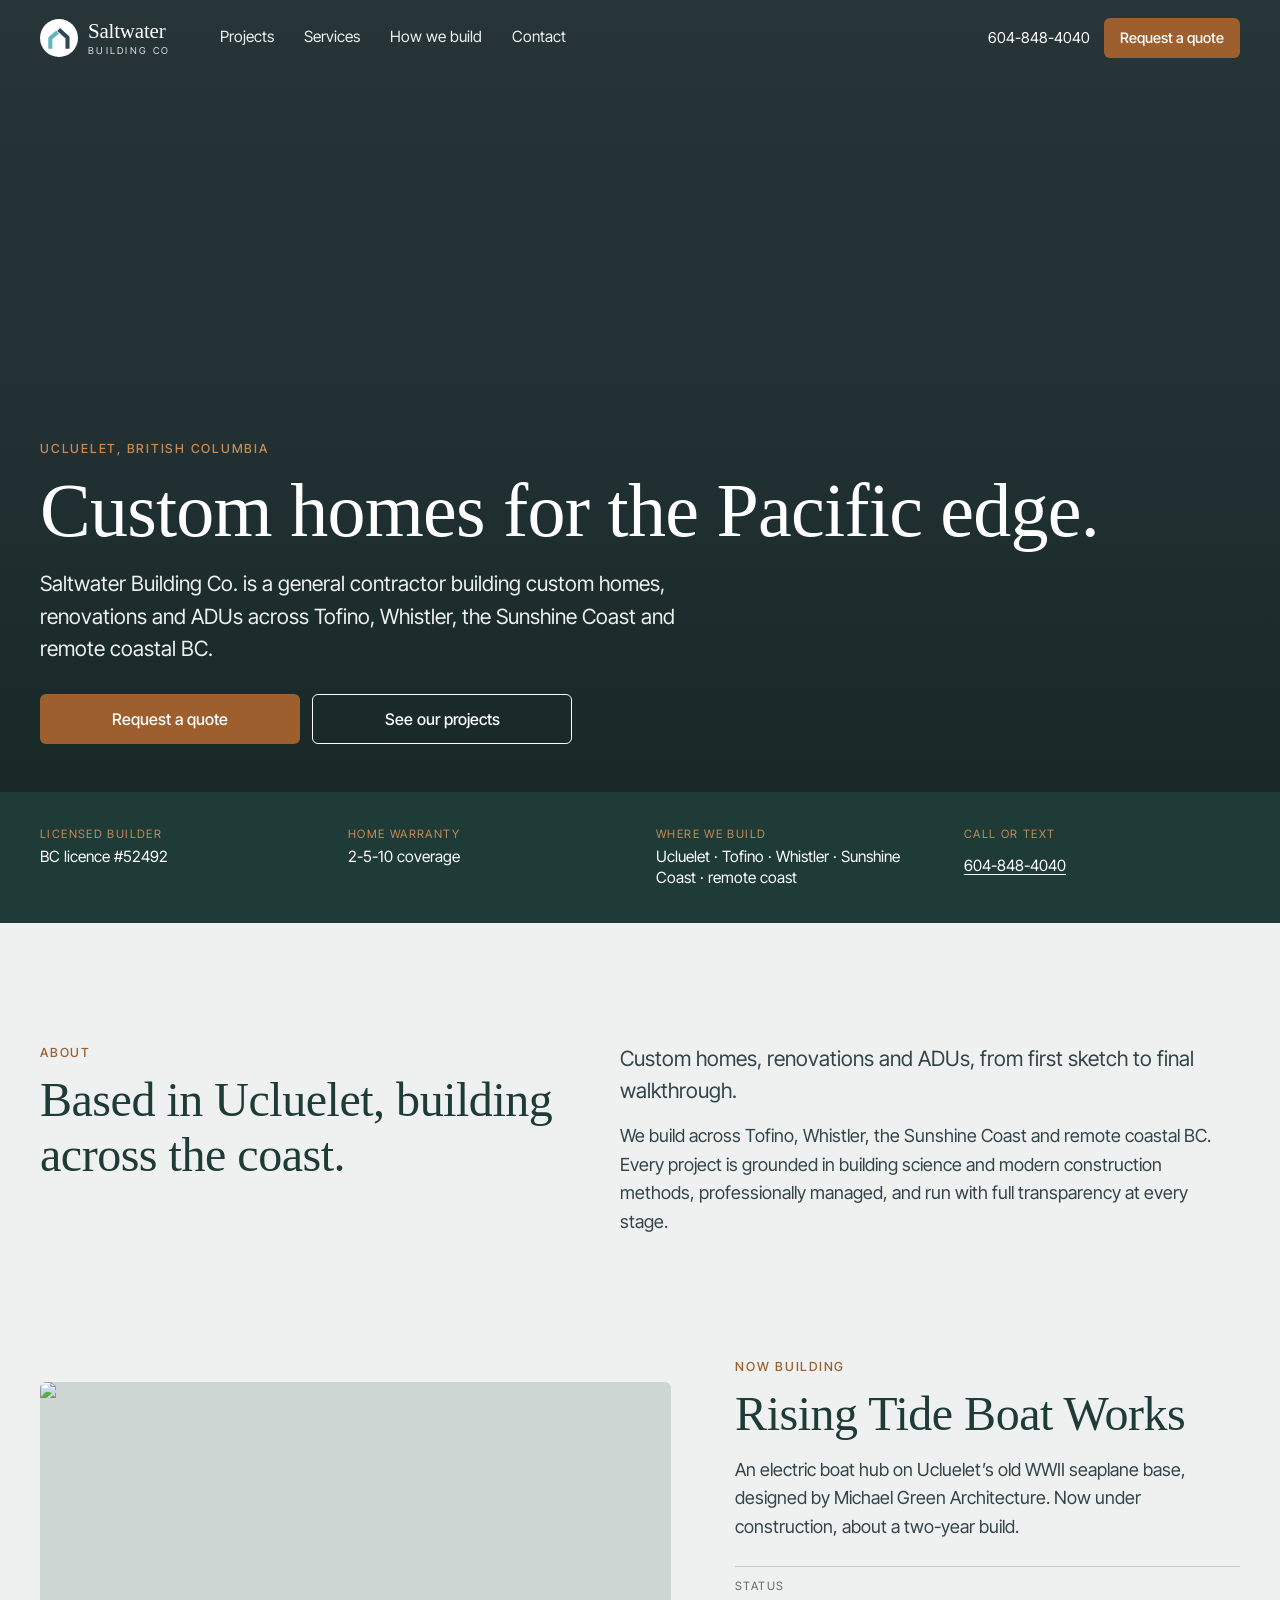
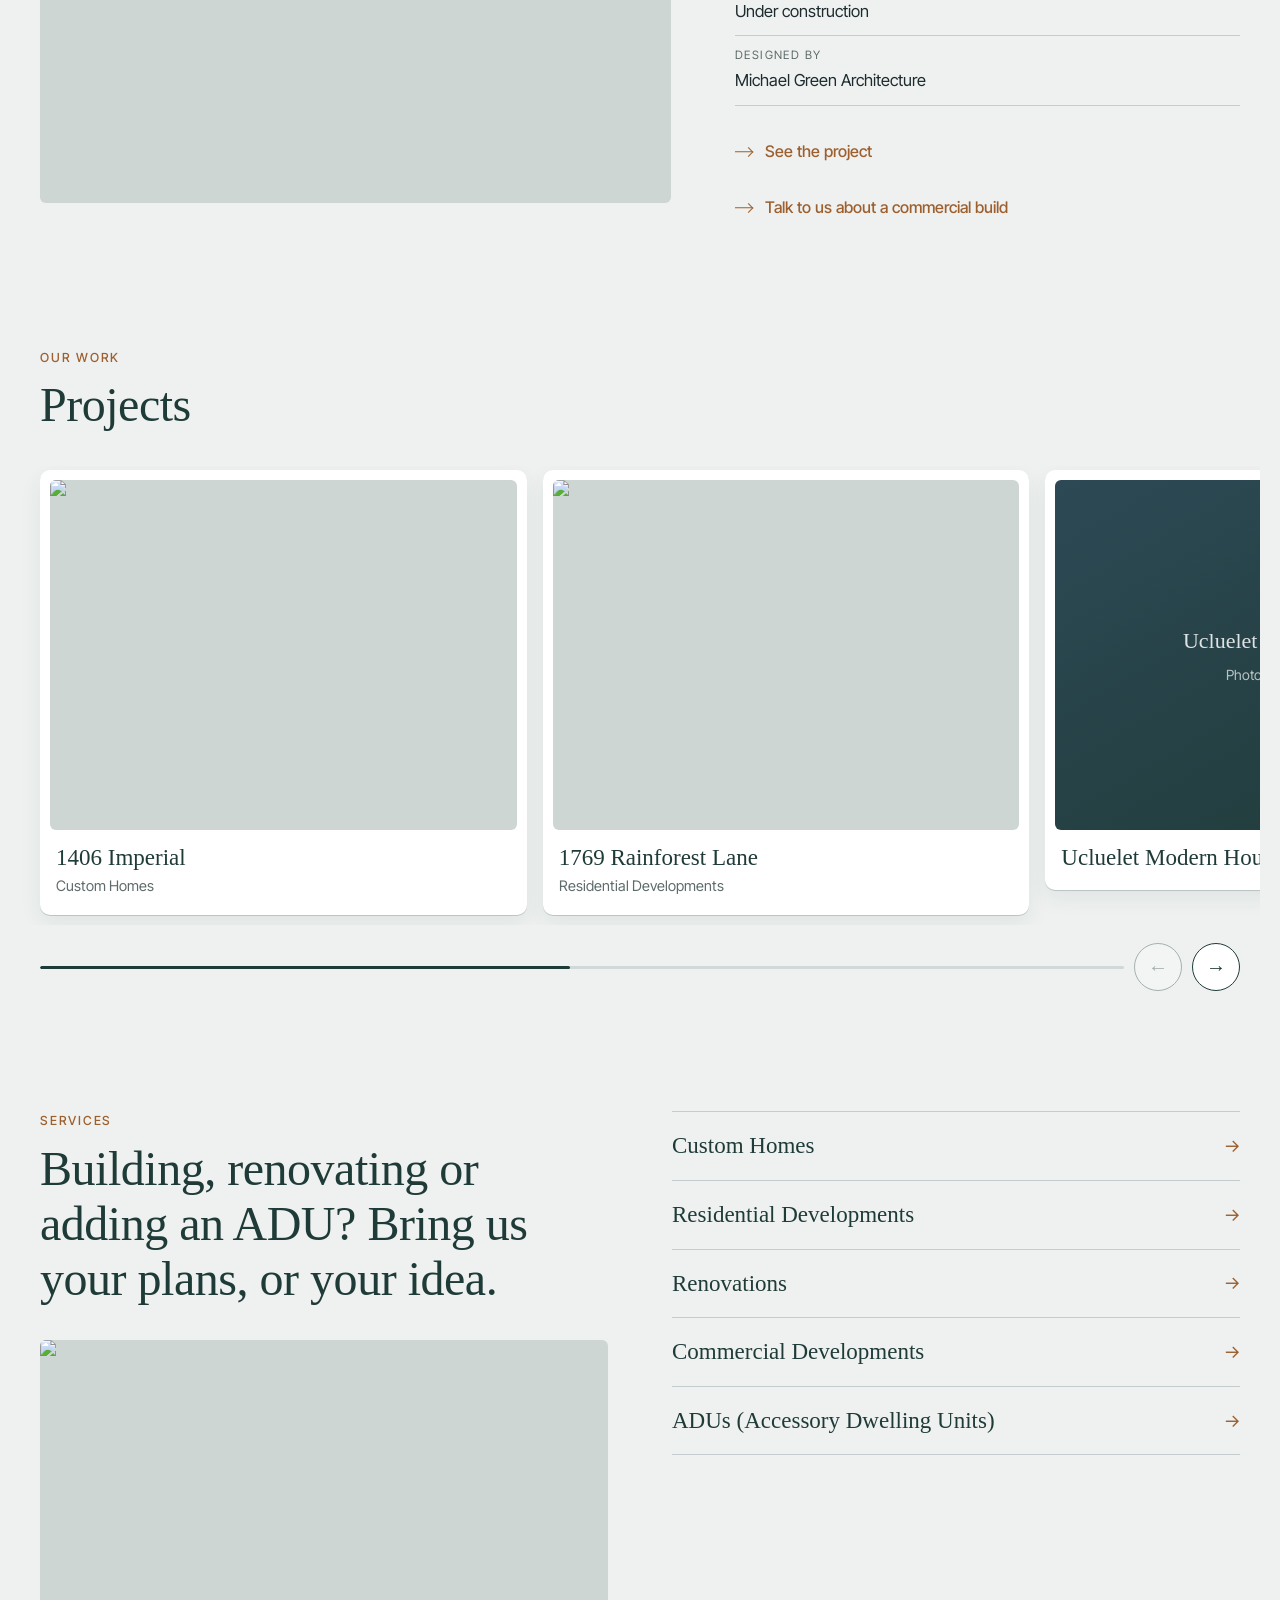
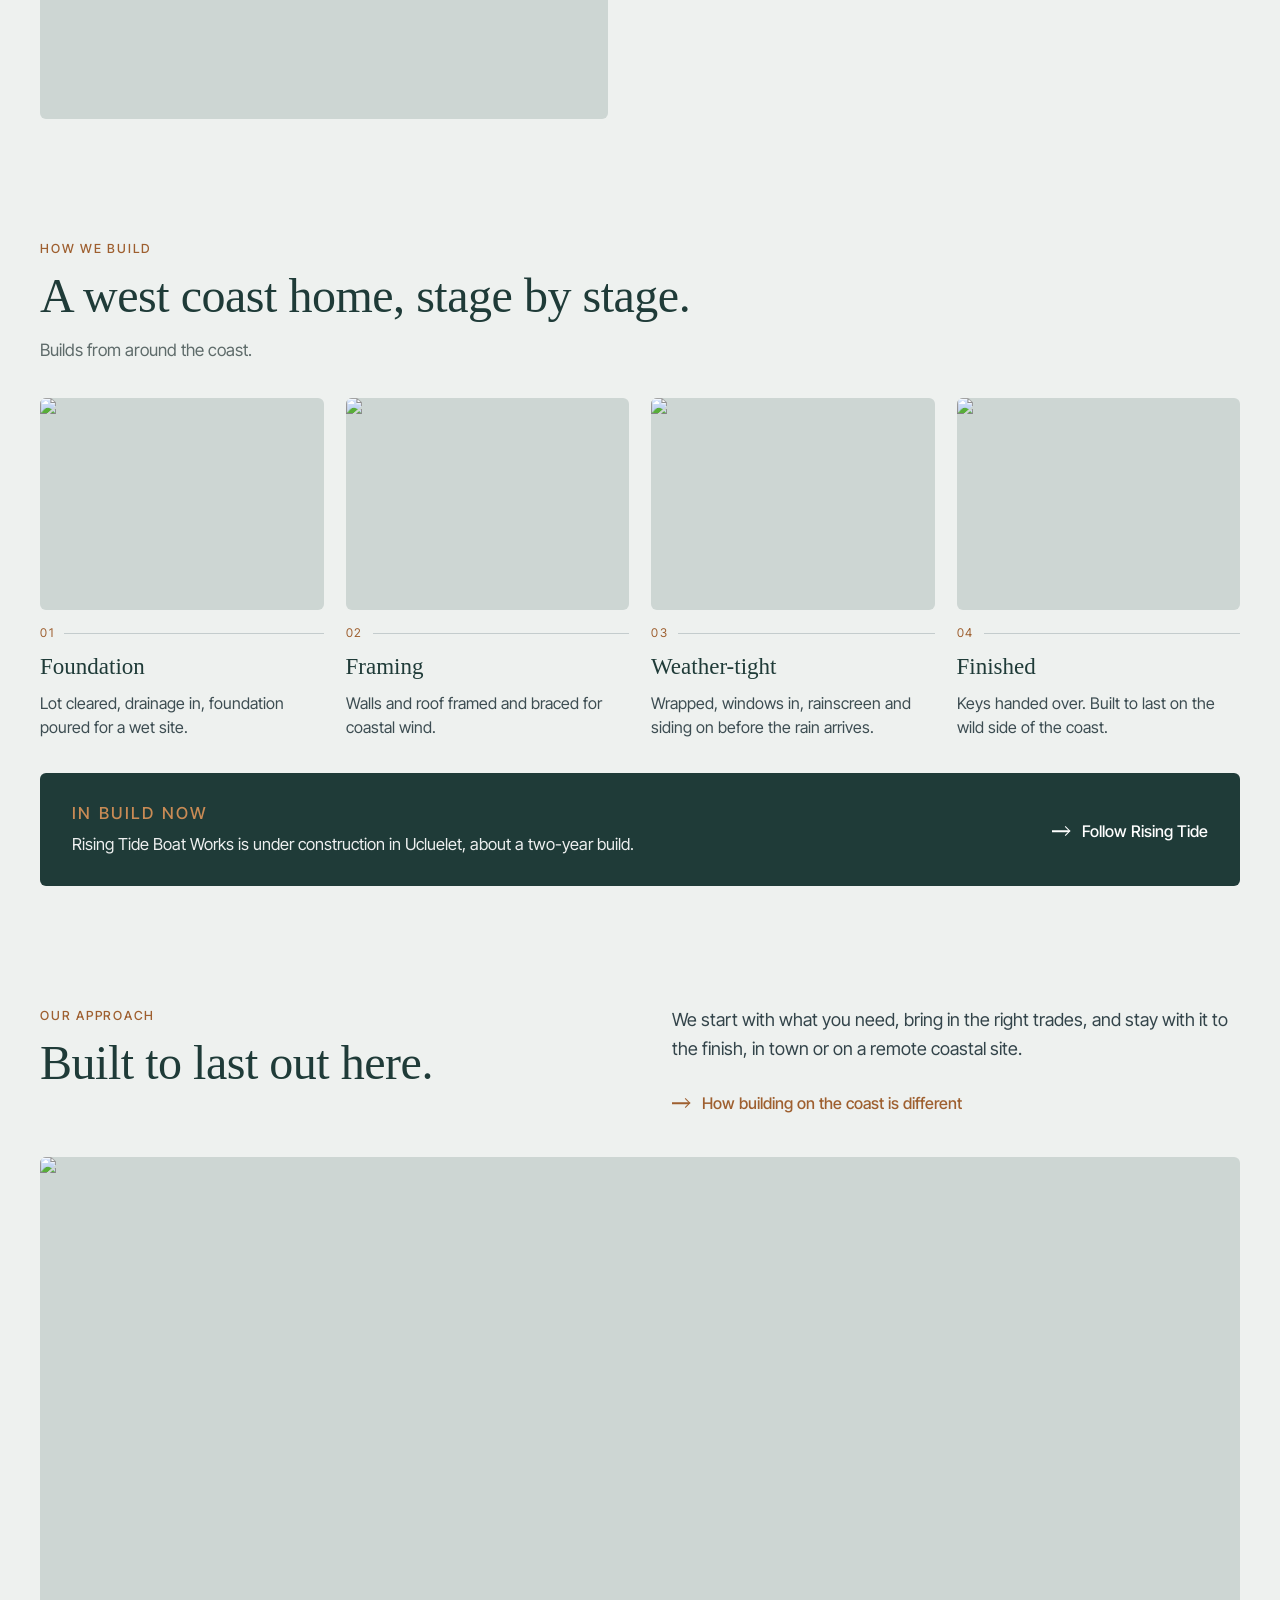
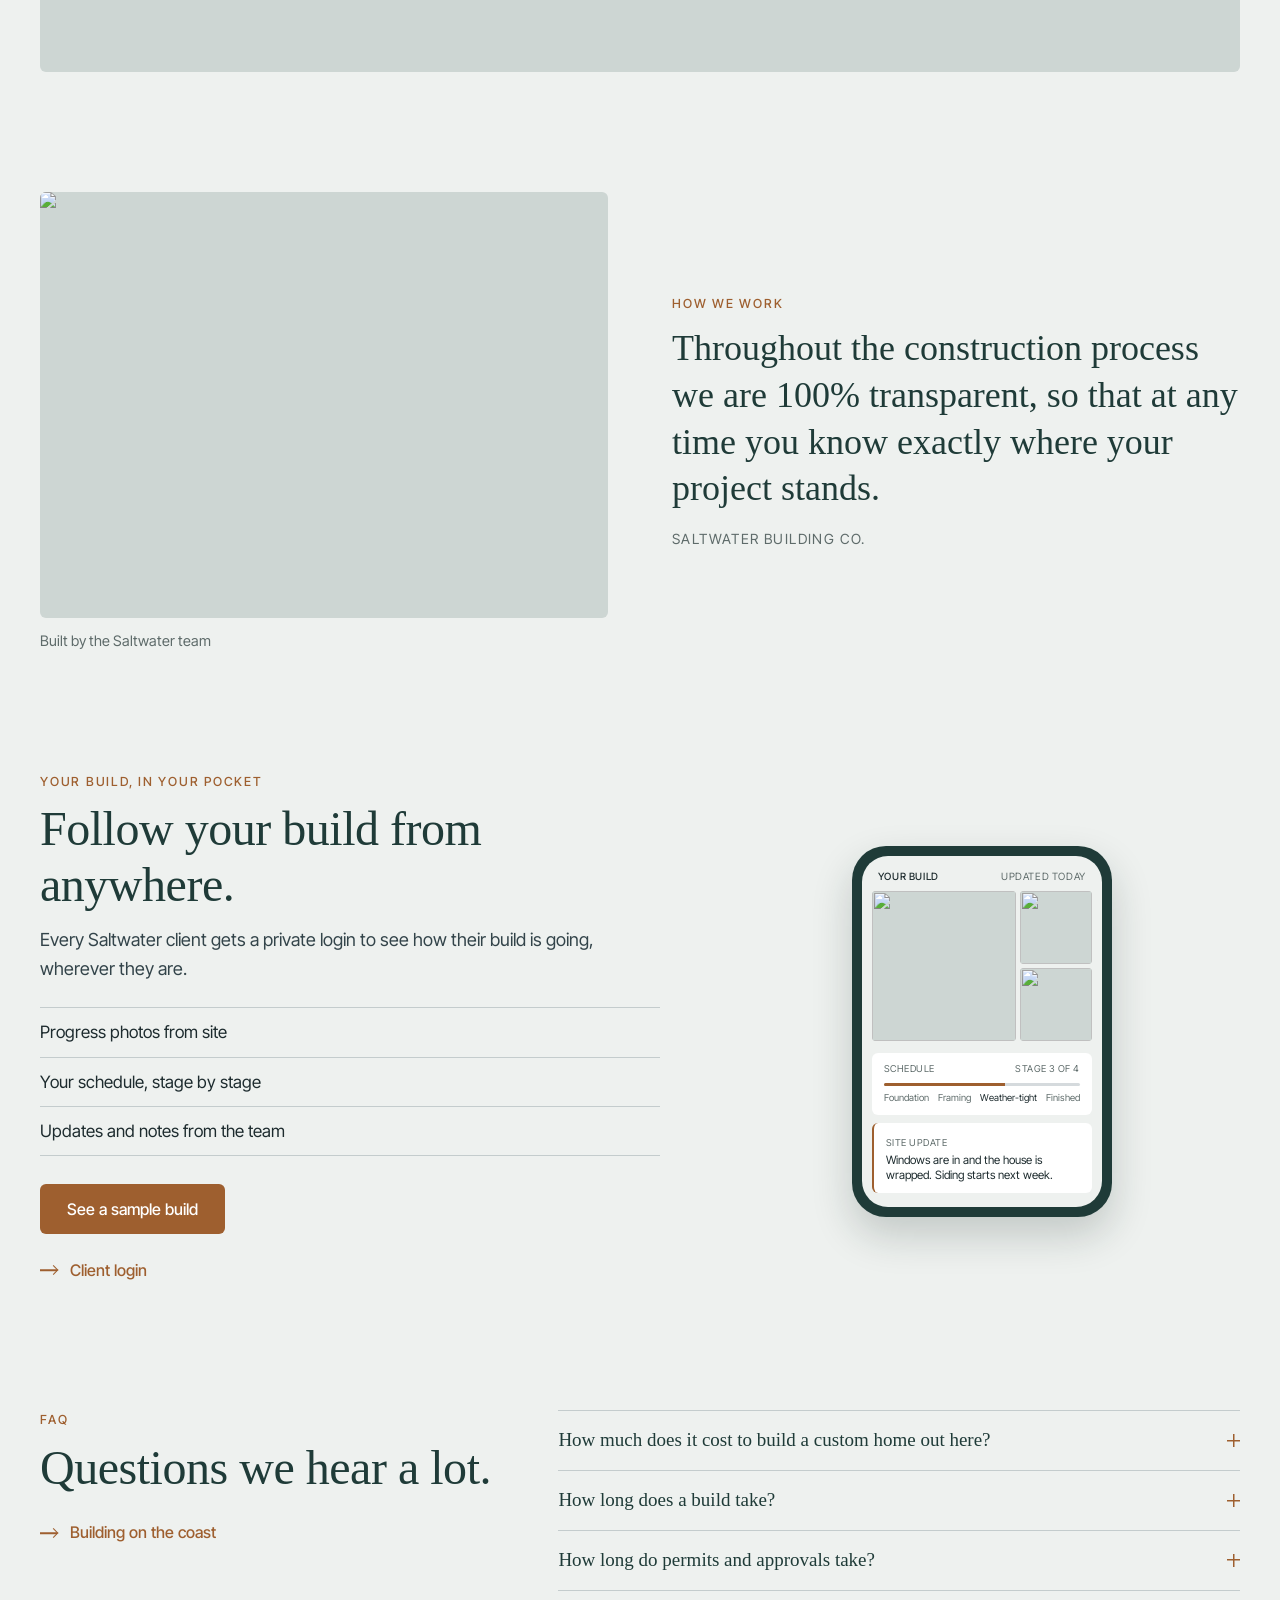
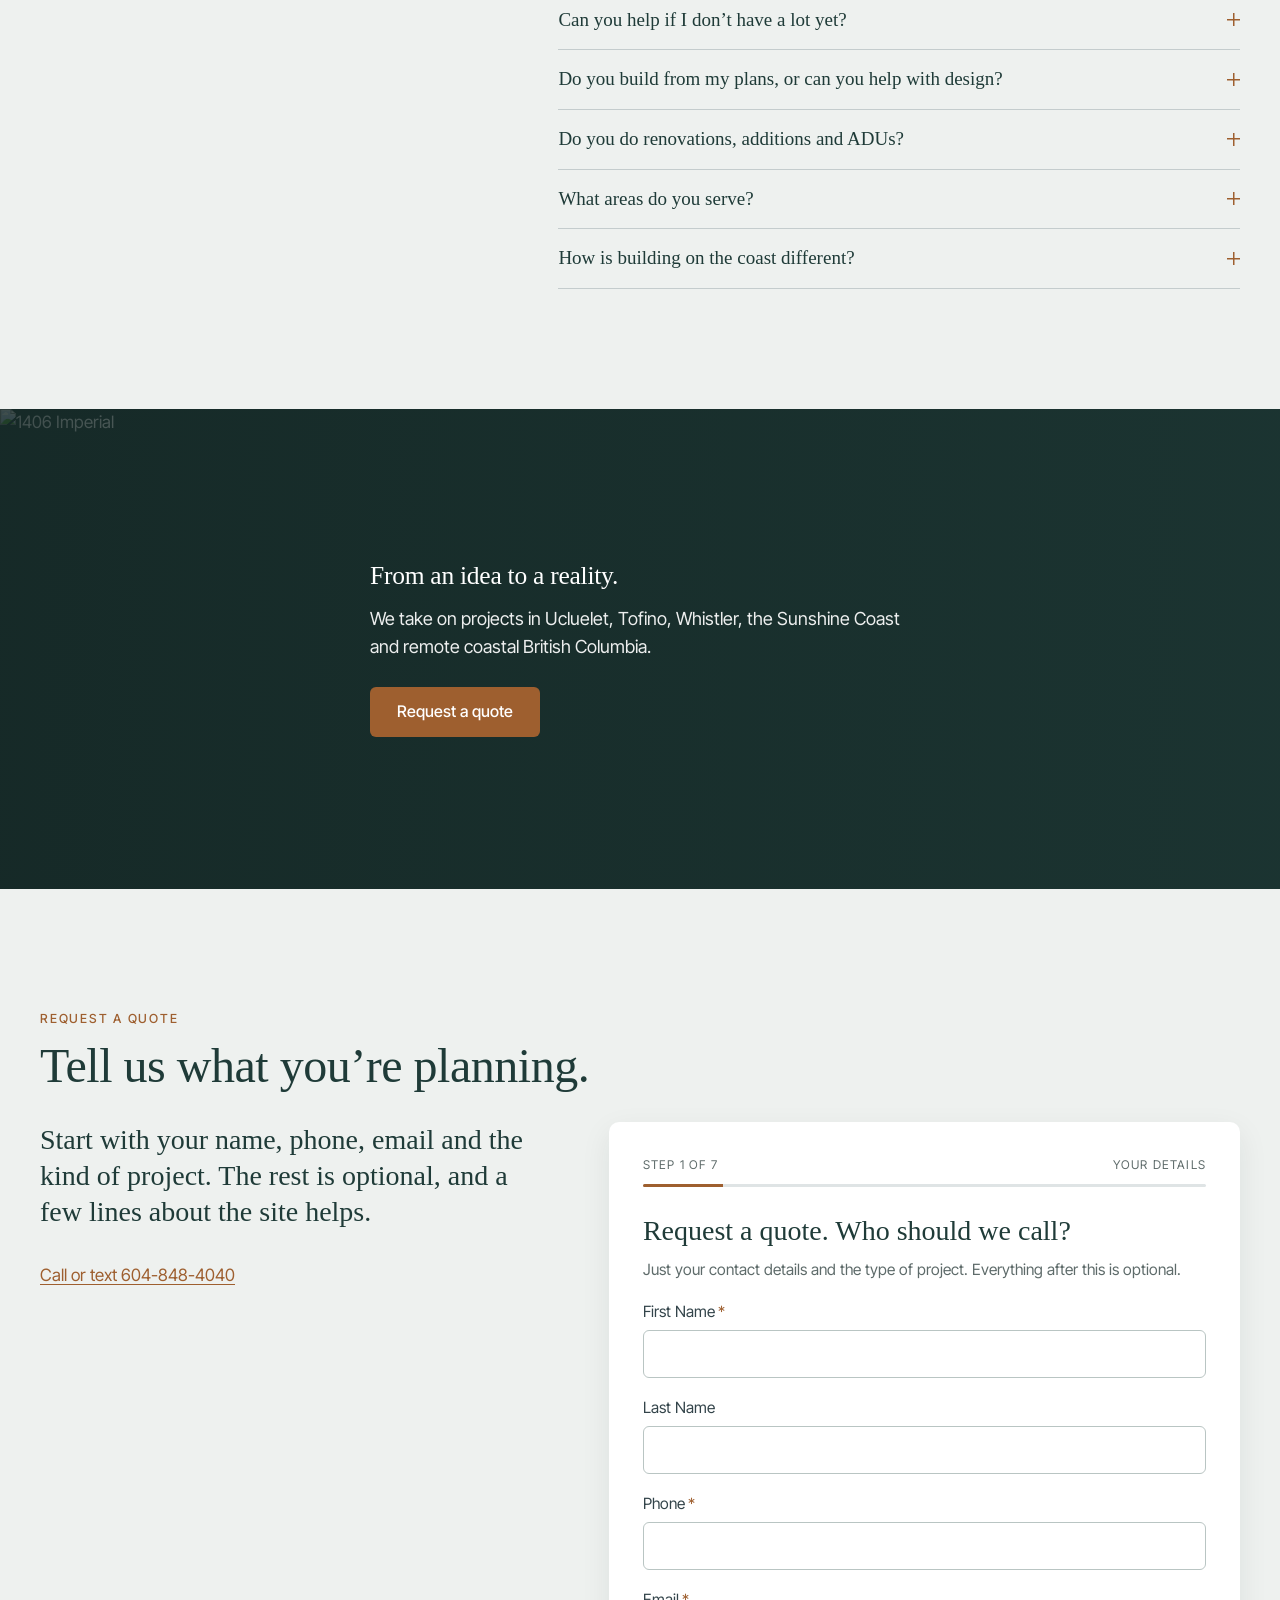
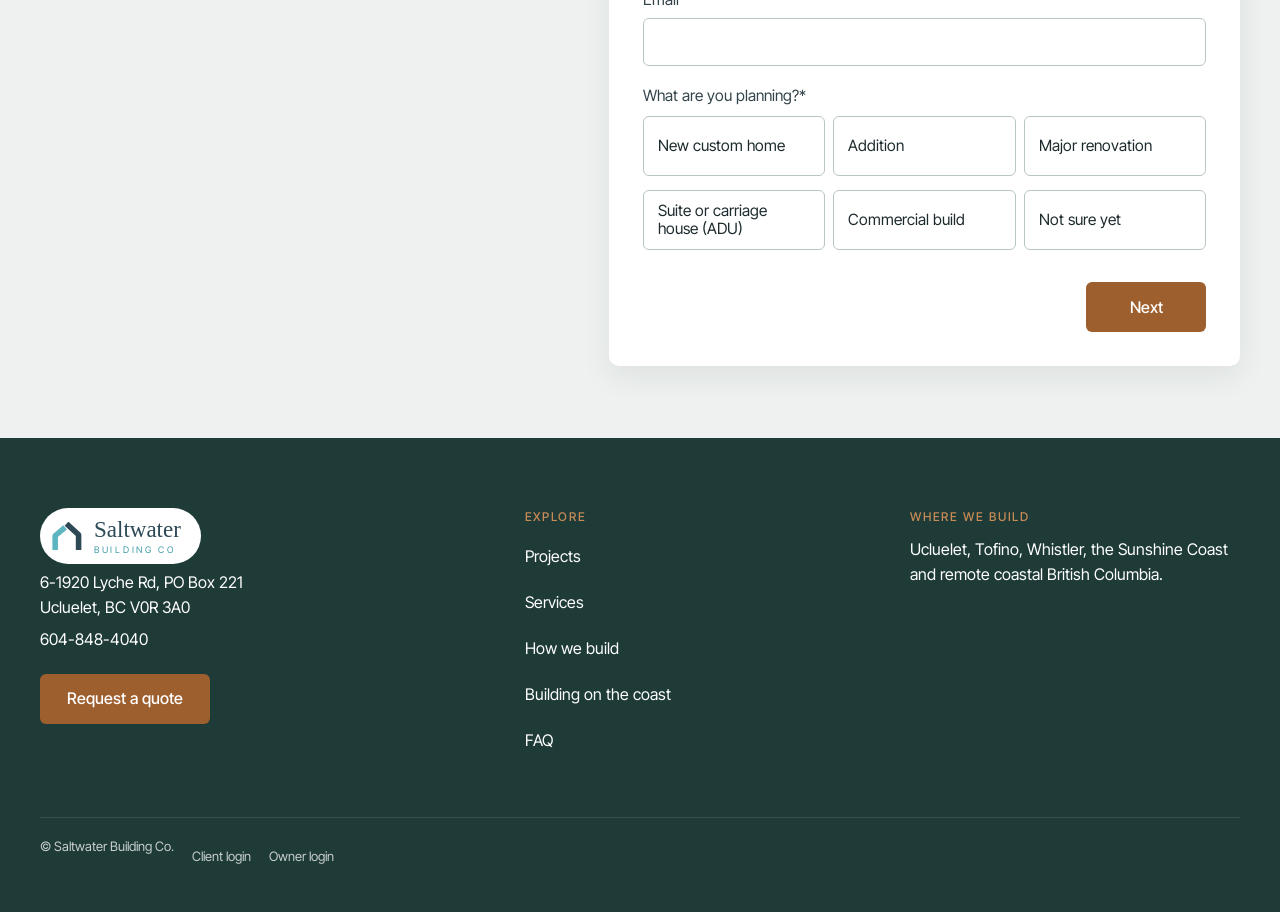
==== commit 3ff54b99: "Cleanups: remove stray file, rename hero id, stack commercial link, keep service label case, top-ali" ====
--- a/index.html
+++ b/index.html
@@ -53,7 +53,7 @@
     <video class="hero-vid" id="heroVid" data-video-slot="hero-video" autoplay muted loop playsinline preload="metadata" poster="/wave-poster.jpg" aria-hidden="true"></video>
     <div class="wrap">
       <p class="eyebrow" style="color:var(--cedar-lt)">Ucluelet, British Columbia</p>
-      <h1 class="h-xl" id="wm" style="margin-top:12px">Custom homes for the Pacific edge.</h1>
+      <h1 class="h-xl" id="hero-title" style="margin-top:12px">Custom homes for the Pacific edge.</h1>
       <p class="sub">Saltwater Building Co. is a general contractor building custom homes, renovations and ADUs across Tofino, Whistler, the Sunshine Coast and remote coastal BC.</p>
       <div class="cta"><a class="btn" href="#contact">Request a quote</a><a class="btn-ghost" href="#projects">See our projects</a></div>
     </div>
@@ -90,7 +90,7 @@
         <p class="body" style="margin-top:14px" data-text="tide-body">An electric boat hub on Ucluelet&rsquo;s old WWII seaplane base, designed by Michael Green Architecture. Now under construction, about a two-year build.</p>
         <dl class="facts"><div><dt>Status</dt><dd>Under construction</dd></div><div><dt>Designed by</dt><dd>Michael Green Architecture</dd></div></dl>
         <a class="link" href="/projects/rising-tide-boat-works/"><span class="arr"></span><span class="label">See the project</span></a>
-        <a class="link" href="#contact" style="margin-left:24px"><span class="arr"></span><span class="label">Talk to us about a commercial build</span></a>
+        <a class="link" href="#contact"><span class="arr"></span><span class="label">Talk to us about a commercial build</span></a>
       </div>
     </div>
   </section>
@@ -574,7 +574,7 @@
         sl.scrollTo({left:hit.offsetLeft-sl.offsetLeft,behavior:'smooth'});
         hit.classList.add('flash'); setTimeout(function(){hit.classList.remove('flash')},1800);
       }else{
-        var m=document.getElementById('msg'); if(m&&!m.value) m.value="Hi, I'm interested in "+name.toLowerCase()+". ";
+        var m=document.getElementById('msg'); if(m&&!m.value) m.value="Hi, I'm interested in "+name+". ";
         var pt=qf&&qf.querySelector('input[name="project-type"][data-svc="'+a.dataset.svc+'"]'); if(pt) pt.checked=true;
         document.getElementById('contact').scrollIntoView({behavior:'smooth',block:'start'});
       }
--- a/css/site.css
+++ b/css/site.css
@@ -370,3 +370,7 @@
 @media (min-width:700px){.igrid{grid-template-columns:repeat(3,1fr)}}
 [hidden]{display:none!important}
 .lede{font-size:clamp(18px,2.4vw,21px);color:#33444a;max-width:34em}
+
+.tide .link{display:flex;width:fit-content}
+.tide .link+.link{margin-top:16px}
+.slides{align-items:flex-start}
